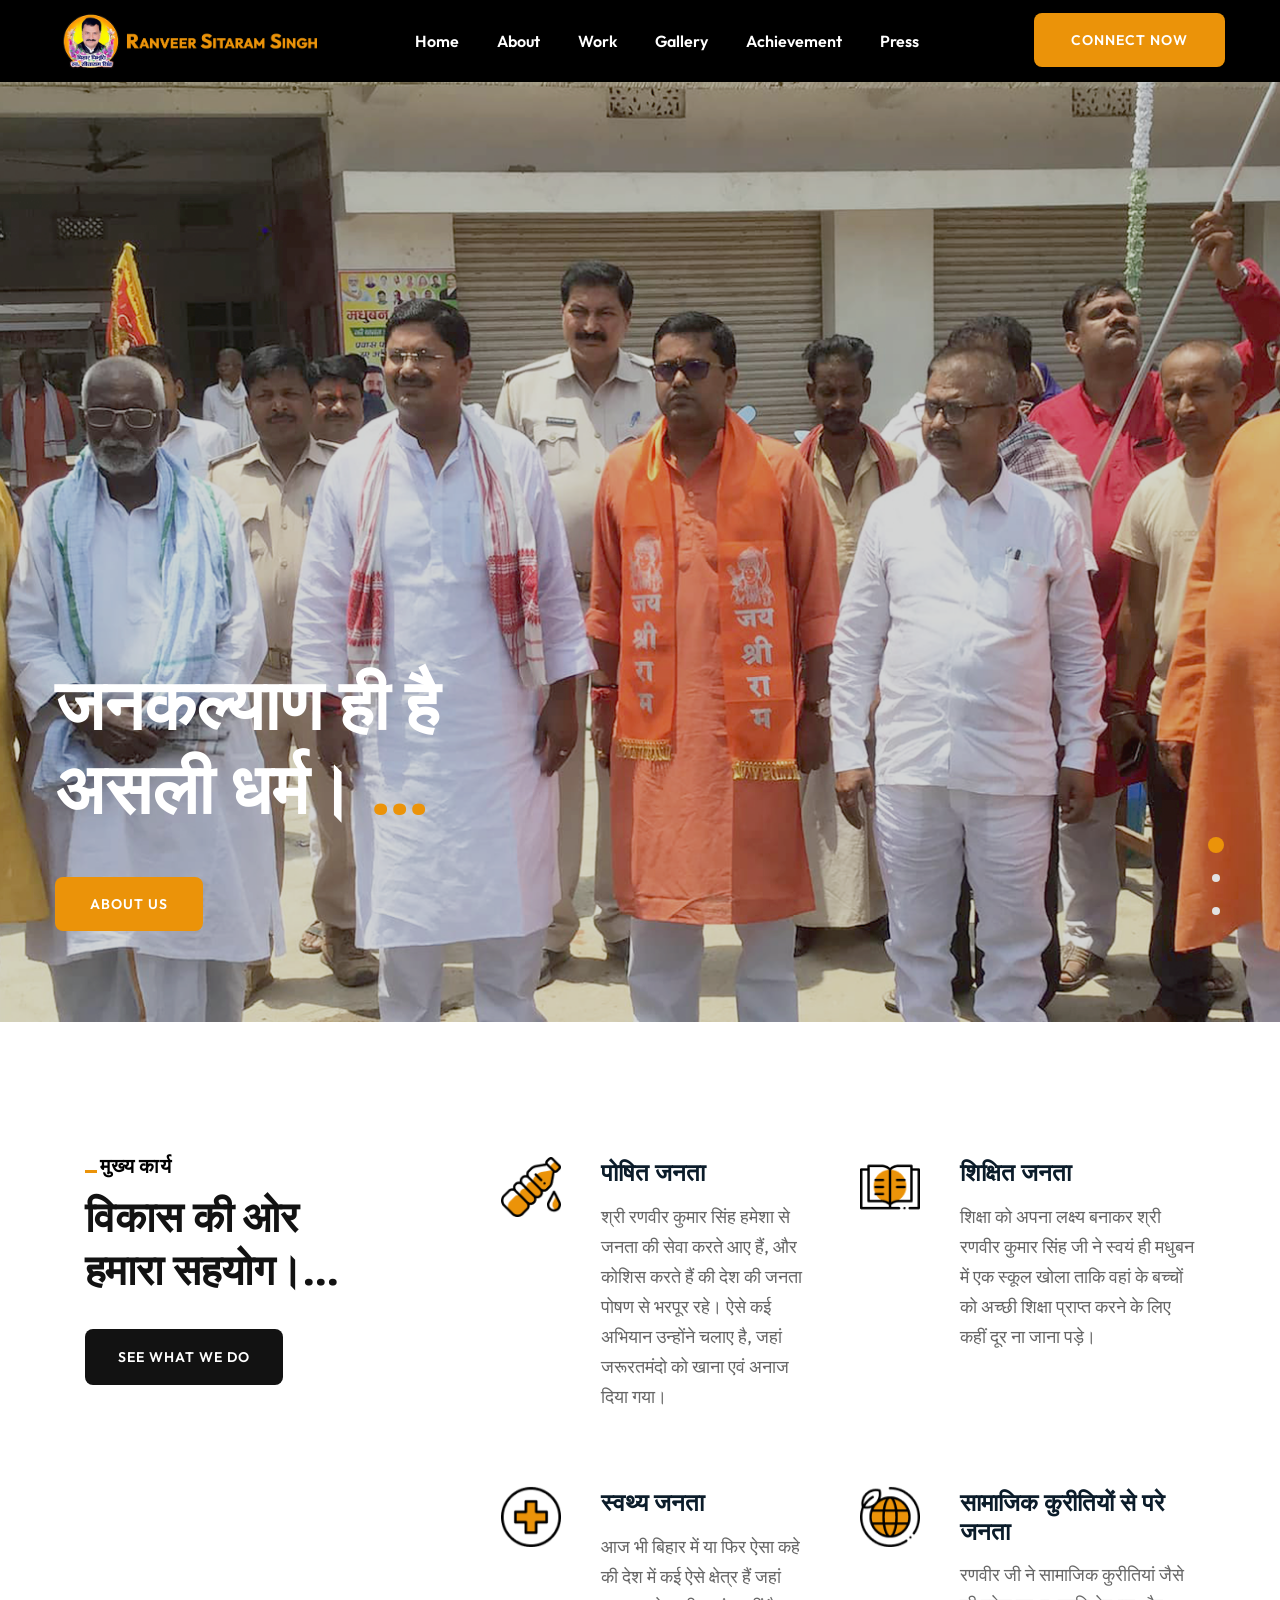
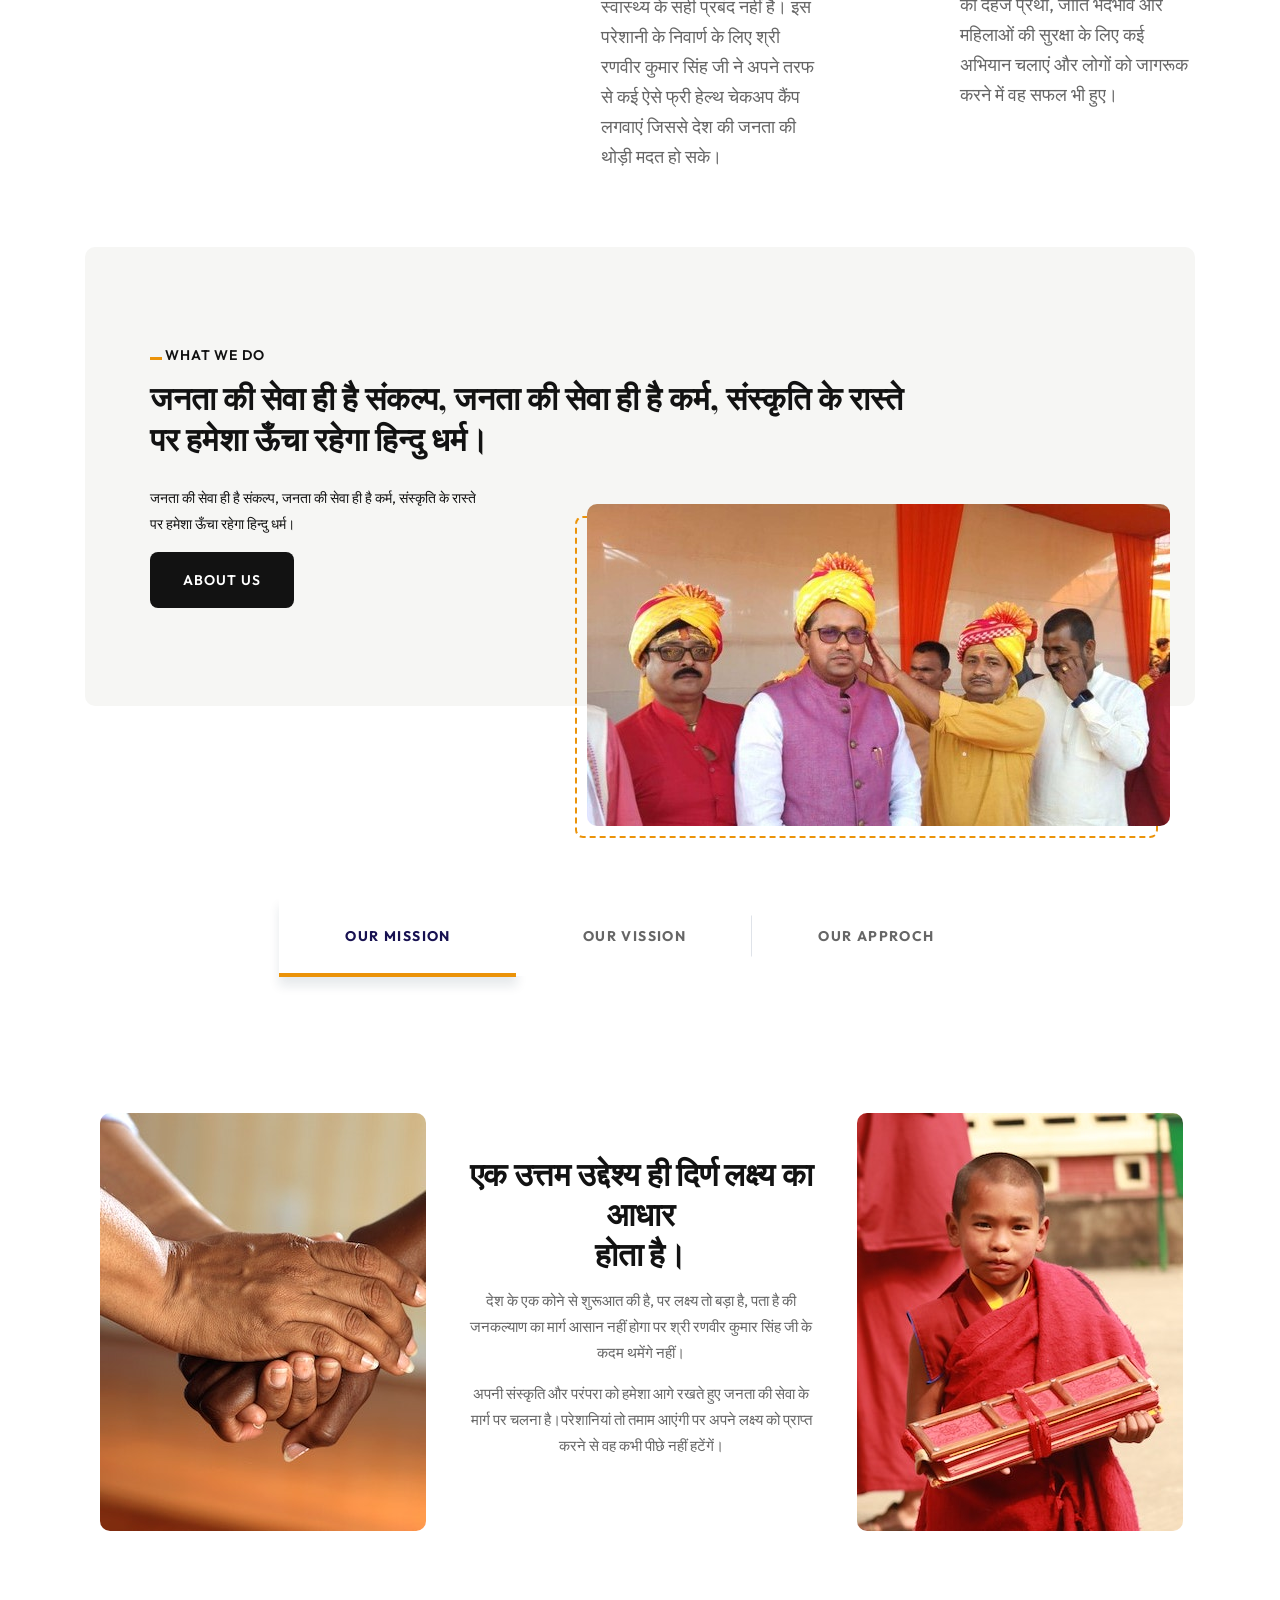
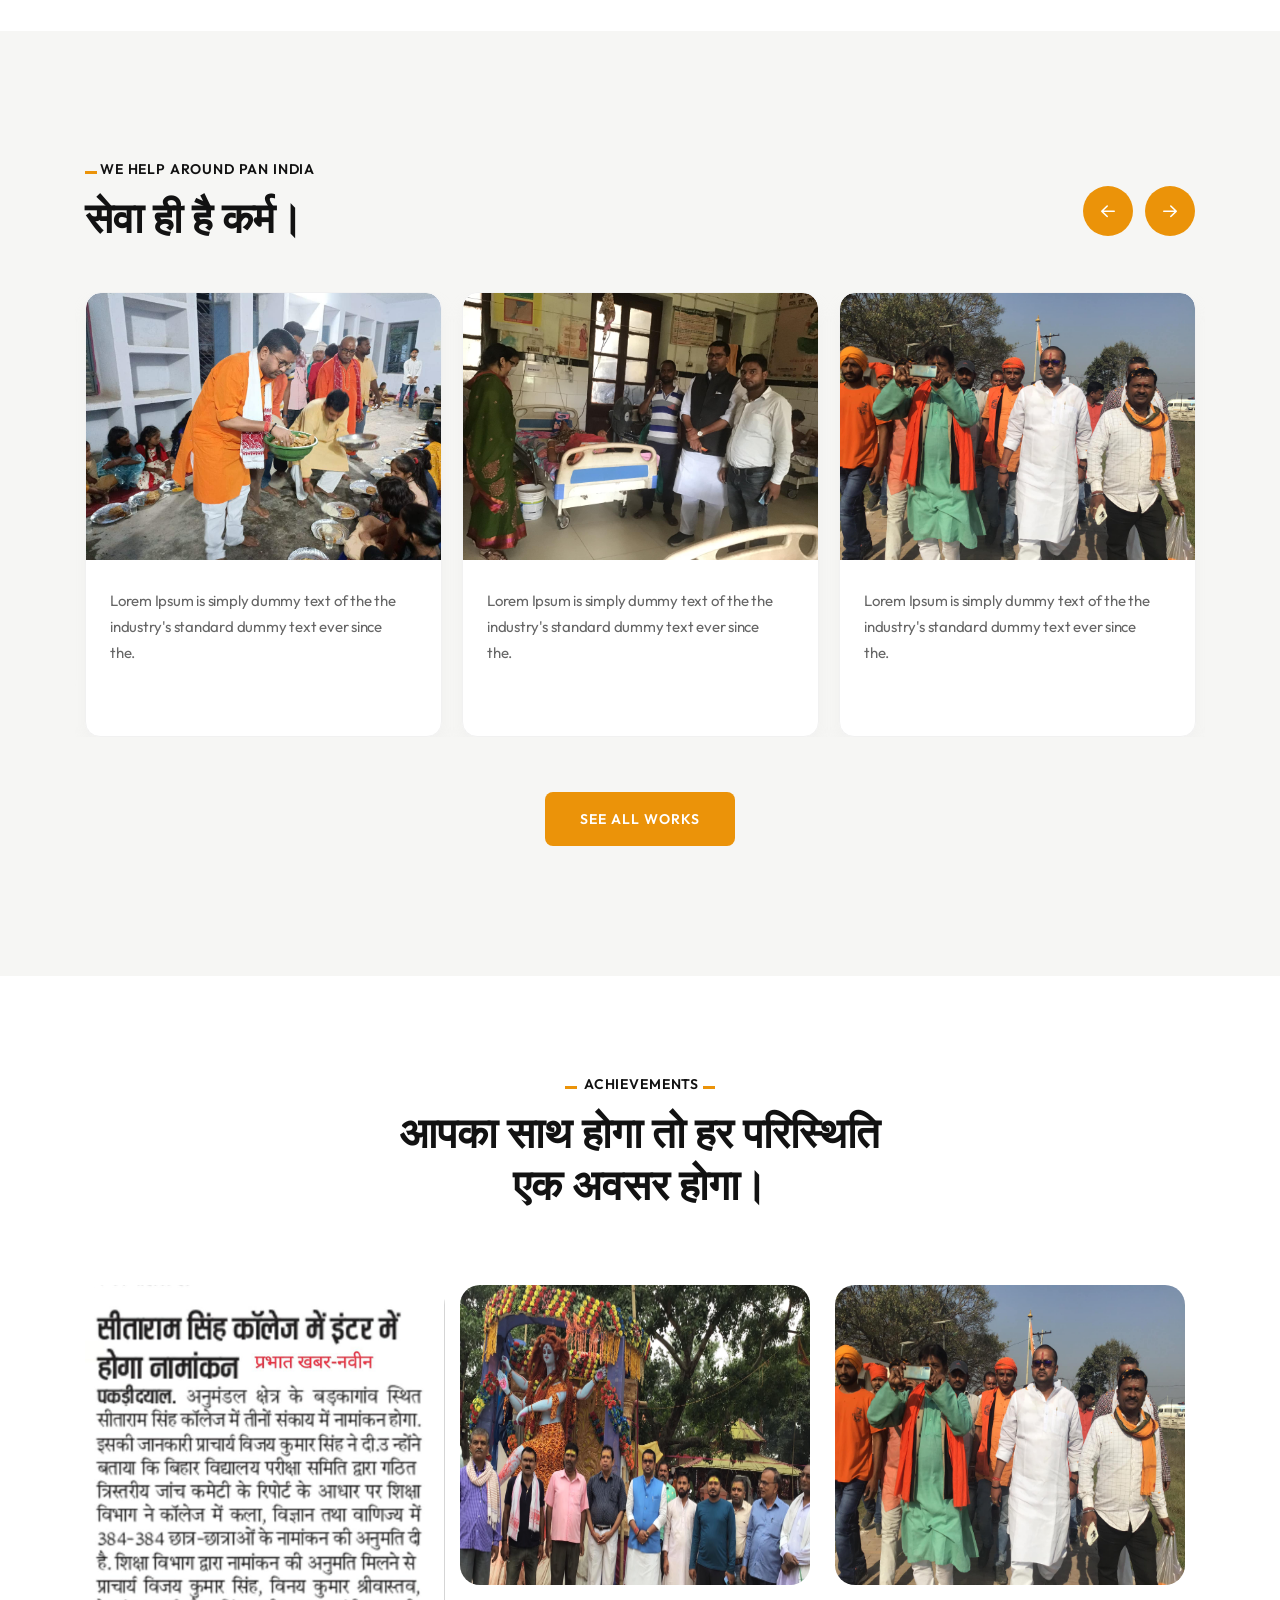
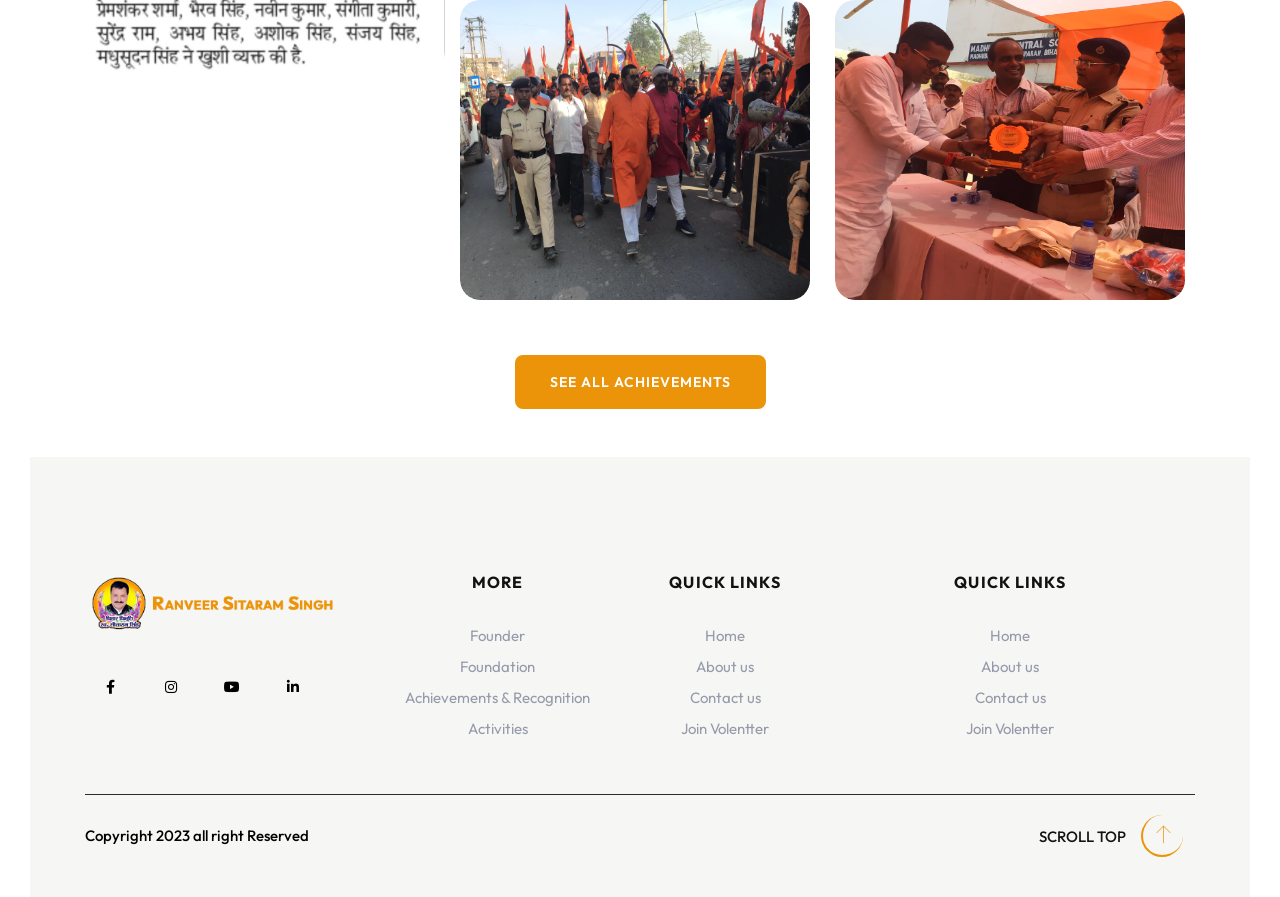
==== index.html @ 7bf56d19 "hindi" ====
<!DOCTYPE html>
<html class="no-js" lang="zxx">
  <head>
    <meta charset="utf-8" />
    <meta http-equiv="x-ua-compatible" content="ie=edge" />
    <title>Ranveer Sitaram Singh</title>
    <meta name="description" content="" />
    <meta name="viewport" content="width=device-width, initial-scale=1" />

    <!-- Place favicon.ico in the root directory -->
    <link
      rel="shortcut icon"
      type="image/x-icon"
      href="assets/img/new/homepage/Fevicon.png"
    />

    <!-- CSS here -->
    <link rel="stylesheet" href="assets/css/bootstrap.css" />
    <link rel="stylesheet" href="assets/css/meanmenu.css" />
    <link rel="stylesheet" href="assets/css/animate.css" />
    <link rel="stylesheet" href="assets/css/swiper-bundle.css" />
    <link rel="stylesheet" href="assets/css/slick.css" />
    <link rel="stylesheet" href="assets/css/nouislider.css" />
    <link rel="stylesheet" href="assets/css/backtotop.css" />
    <link rel="stylesheet" href="assets/css/magnific-popup.css" />
    <link rel="stylesheet" href="assets/css/nice-select.css" />
    <link rel="stylesheet" href="assets/css/font-awesome-pro.css" />
    <link rel="stylesheet" href="assets/css/spacing.css" />
    <link rel="stylesheet" href="assets/css/main.css" />
  </head>

  <body>
    <!--[if lte IE 9]>
      <p class="browserupgrade">
        You are using an <strong>outdated</strong> browser. Please
        <a href="https://browsehappy.com/">upgrade your browser</a> to improve
        your experience and security.
      </p>
    <![endif]-->

    <!-- pre loader area start -->
    <div id="loading">
      <div id="loading-center">
        <div id="loading-center-absolute">
          <!-- loading content here -->
          <div class="tp-preloader-content">
            <div class="tp-preloader-icon text-center">
              <span class="tp-preloader-animation">
                <img
                  src="assets/img/new/LOgo-Png.png"
                  style="width: 100%"
                  alt=""
                />
              </span>
            </div>
          </div>
        </div>
      </div>
    </div>
    <!-- pre loader area end -->

    <!-- header area start -->
    <header
      id="header-sticky"
      class="header__sticky"
      style="background-color: black; padding-top: 5px; padding-bottom: 5px"
    >
      <div class="header-area header-area-2 header__space">
        <div class="container-fluid">
          <div class="row align-items-center justify-content-between">
            <div class="col-xl-3 col-lg-3 col-md-6 col-sm-4">
              <div class="logo">
                <a href="index.html">
                  <!-- <p
                    style="
                      font-size: 24px;
                      font-weight: bold;
                      padding-top: 10px;
                      color: #eb9309;
                    "
                  >
                    Ranveer Sitaram Singh
                  </p> -->
                  <img
                    class="header-logo"
                    alt="logo"
                    src="assets/img/new/LOgo-Png.png"
                  />
                </a>
              </div>
            </div>
            <div class="d-none d-xl-block col-xl-6 col-lg-6">
              <div class="main-menu main-menu-2 menu__space">
                <nav id="tp-mobile-menu">
                  <ul>
                    <li class="">
                      <a href="index.html">Home</a>
                    </li>
                    <li class="">
                      <a href="about.html">About</a>
                    </li>
                    <li class="">
                      <a href="our-work.html">Work</a>
                    </li>
                    <!-- <li class="has-dropdown">
                      <a href="#">Gallery</a>
                      <ul class="submenu">
                        <li><a href="#">Photos</a></li>
                        <li><a href="#">Videos</a></li>
                      </ul>
                    </li> -->
                    <li>
                      <a href="gallery.html">Gallery</a>
                    </li>
                    <li>
                      <a href="achievement.html">Achievement</a>
                    </li>
                    <li>
                      <a href="press.html">Press</a>
                    </li>
                  </ul>
                </nav>
              </div>
            </div>
            <div class="col-xl-3 col-lg-6 col-md-6 col-6">
              <div
                class="header-right d-none d-lg-flex align-items-center justify-content-end"
              >
                <div class="header-btn">
                  <a class="tp-btn tp-btn-shine-effect" href="#"
                    ><span>Connect now</span></a
                  >
                </div>
              </div>
              <div class="mobile-menu d-xl-none">
                <button class="tp-side-action tp-toogle hamburger-btn">
                  <span></span>
                  <span></span>
                  <span></span>
                </button>
              </div>
            </div>
          </div>
        </div>
      </div>
    </header>
    <!-- header area end -->

    <!-- mobile menu style start -->
    <div class="fix">
      <div class="tp-side-info">
        <div class="tp-side-logo">
          <a href="#">
            <img
              alt="logo"
              src="assets/img/new/LOgo-Png.png"
              style="width: 100%"
            />
          </a>
        </div>
        <div class="tp-side-close">
          <button><i class="fa-solid fa-xmark"></i></button>
        </div>
        <div class="tp-mobile-menu-pos"></div>
        <div class="tp-side-content">
          <div class="tp-side-content__inner-btn mb-100">
            <a href="#" class="tp-btn">Connect now</a>
          </div>
          <div class="tp-contact-info d-flex flex-column">
            <a href="tel:088245684379"
              ><i class="fa-solid fa-phone-flip"></i> +2236 384 870</a
            >
            <a class="mail" href="mailto:infomai.@mail.com"
              >Infomai.@mail.com</a
            >
          </div>
        </div>
      </div>
      <div class="offcanvas-overlay"></div>
    </div>
    <!-- mobile menu style end -->
    <!-- header area end -->

    <main>
      <!-- hero area start -->
      <!-- <section
        class="hero-area hero-area-2"
        data-background="assets/img/slider/home2/home2.jpg"
      > -->
      <section class="hero-area hero-area-2">
        <div class="hero-slider hero-style-2">
          <div class="hero-item hero-height p-relative">
            <div class="tpslider__thumb">
              <img
                src="assets/img/new/homepage/Image 1.png"
                style="opacity: 0.8"
                alt=""
              />
            </div>
            <div class="hero-item-box">
              <div class="hero-item-inner">
                <div class="container-fluid">
                  <div class="row hero-plr-225">
                    <div class="col-xl-12">
                      <div class="tpslider__content mb-90">
                        <!-- <span class="tphero__subtitle has-before-hero"
                          >Who what we</span
                        > -->
                        <h2 class="tphero__title">
                          जनकल्याण ही है <br />असली धर्म।

                          <span>...</span>
                        </h2>
                        <div class="hero-btn">
                          <a class="tp-btn tp-btn-shine-effect" href="#"
                            >About us</a
                          >
                        </div>
                      </div>
                    </div>
                  </div>
                </div>
              </div>
            </div>
          </div>
          <div class="hero-item hero-height p-relative">
            <div class="tpslider__thumb">
              <img
                src="assets/img/new/homepage/Image 2.png"
                style="opacity: 0.8"
                alt=""
              />
            </div>
            <div class="hero-item-box">
              <div class="hero-item-inner">
                <div class="container-fluid">
                  <div class="row hero-plr-225">
                    <div class="col-xl-12">
                      <div class="tpslider__content mb-90">
                        <!-- <span class="tphero__subtitle has-before-hero"
                          >Who what we</span
                        > -->
                        <h2 class="tphero__title">
                          सफलता के लिए नहीं,<br />
                          संघर्ष के लिए खड़ा हूं।
                          <span>...</span>
                        </h2>
                        <div class="hero-btn">
                          <a class="tp-btn tp-btn-shine-effect" href="#"
                            >About us</a
                          >
                        </div>
                      </div>
                    </div>
                  </div>
                </div>
              </div>
            </div>
          </div>
          <div class="hero-item hero-height p-relative">
            <div class="tpslider__thumb">
              <img
                src="assets/img/new/homepage/Image 3.png"
                style="opacity: 0.8"
                alt=""
              />
            </div>
            <div class="hero-item-box">
              <div class="hero-item-inner">
                <div class="container-fluid">
                  <div class="row hero-plr-225">
                    <div class="col-xl-12">
                      <div class="tpslider__content mb-90">
                        <!-- <span class="tphero__subtitle has-before-hero"
                          >Who what we</span
                        > -->
                        <h2 class="tphero__title">
                          अच्छी सोच और अच्छे विचार,<br />
                          यही है जनकल्याण का आधार।
                          <span>...</span>
                        </h2>
                        <div class="hero-btn">
                          <a class="tp-btn tp-btn-shine-effect" href="#"
                            >About us</a
                          >
                        </div>
                      </div>
                    </div>
                  </div>
                </div>
              </div>
            </div>
          </div>
        </div>
      </section>
      <!-- hero area end -->
      <!-- features-2 area start -->
      <section class="features-area-2 pt-135">
        <div class="container">
          <div class="row">
            <div class="col-xl-4 col-lg-4 col-md-12">
              <div class="tpfeatures-section__wrapper mb-40">
                <span class="section-sub-title has-before"
                  ><span style="font-size: 20px; color: #000">मुख्य कार्य</span>
                </span>
                <h3
                  class="section-title wow fadeInLeft"
                  data-wow-duration="1s"
                  data-wow-delay=".5s"
                >
                  विकास की ओर हमारा सहयोग।...
                </h3>
                <div
                  class="tpfeatures__btn wow fadeInLeft"
                  data-wow-duration="1s"
                  data-wow-delay=".7s"
                >
                  <a class="tp-btn-black tp-btn-shine-effect" href="#"
                    >See what we do</a
                  >
                </div>
              </div>
            </div>
            <div
              class="col-xl-8 col-lg-8 col-md-12 wow fadeInRight"
              data-wow-duration="0.5s"
              data-wow-delay=".3s"
            >
              <div class="row">
                <div class="col-xl-6 col-lg-6 col-md-6">
                  <div class="tpfeatures d-flex mb-60 ml-36">
                    <div class="tpfeatures__icon">
                      <img src="assets/img/icon/features-1.png" alt="" />
                    </div>
                    <div class="tpfeatures__content">
                      <h3 class="tpfeatures__title">
                        <!-- <a href="#">Food and Supplies</a> -->
                        पोषित जनता
                      </h3>
                      <p>
                        श्री रणवीर कुमार सिंह हमेशा से जनता की सेवा करते आए हैं,
                        और कोशिस करते हैं की देश की जनता पोषण से भरपूर रहे। ऐसे
                        कई अभियान उन्होंने चलाए है, जहां जरूरतमंदो को खाना एवं
                        अनाज दिया गया।
                      </p>
                    </div>
                  </div>
                </div>
                <div class="col-xl-6 col-lg-6 col-md-6">
                  <div class="tpfeatures d-flex mb-60 ml-15">
                    <div class="tpfeatures__icon">
                      <img src="assets/img/icon/features-2.png" alt="" />
                    </div>
                    <div class="tpfeatures__content">
                      <h3 class="tpfeatures__title">
                        <!-- <a href="#">Education For All</a> -->
                        शिक्षित जनता
                      </h3>
                      <p>
                        शिक्षा को अपना लक्ष्य बनाकर श्री रणवीर कुमार सिंह जी ने
                        स्वयं ही मधुबन में एक स्कूल खोला ताकि वहां के बच्चों को
                        अच्छी शिक्षा प्राप्त करने के लिए कहीं दूर ना जाना पड़े।
                      </p>
                    </div>
                  </div>
                </div>
                <div class="col-xl-6 col-lg-6 col-md-6">
                  <div class="tpfeatures d-flex mb-60 ml-36">
                    <div class="tpfeatures__icon">
                      <img src="assets/img/icon/features-5.png" alt="" />
                    </div>
                    <div class="tpfeatures__content">
                      <h3 class="tpfeatures__title">
                        <!-- <a href="#">Free Health checkup camps</a> -->
                        स्वथ्य जनता
                      </h3>
                      <p>
                        आज भी बिहार में या फिर ऐसा कहे की देश में कई ऐसे क्षेत्र
                        हैं जहां स्वास्थ्य के सही प्रबंद नहीं है। इस परेशानी के
                        निवार्ण के लिए श्री रणवीर कुमार सिंह जी ने अपने तरफ से
                        कई ऐसे फ्री हेल्थ चेकअप कैंप लगवाएं जिससे देश की जनता की
                        थोड़ी मदत हो सके।
                      </p>
                    </div>
                  </div>
                </div>
                <div class="col-xl-6 col-lg-6 col-md-6">
                  <div class="tpfeatures d-flex mb-60 ml-15">
                    <div class="tpfeatures__icon">
                      <img src="assets/img/icon/features-4.png" alt="" />
                    </div>
                    <div class="tpfeatures__content">
                      <h3 class="tpfeatures__title">
                        <!-- <a href="#">Society</a> -->

                        सामाजिक कुरीतियों से परे जनता
                      </h3>
                      <p>
                        रणवीर जी ने सामाजिक कुरीतियां जैसे की दहेज प्रथा, जाति
                        भेदभाव और महिलाओं की सुरक्षा के लिए कई अभियान चलाएं और
                        लोगों को जागरूक करने में वह सफल भी हुए।
                      </p>
                    </div>
                  </div>
                </div>
              </div>
            </div>
          </div>
        </div>
      </section>
      <!-- features-2 area end -->

      <!-- about area start -->
      <section id="about-area" class="about-area pb-120">
        <div class="container position-relative">
          <div class="bg-color">
            <div class="tp-video-about-box">
              <div class="row">
                <div class="col-xl-9 col-lg-9 col-md-9">
                  <div
                    class="tp-about__content mb-30 wow fadeInLeft"
                    data-wow-duration="1s"
                    data-wow-delay=".5s"
                    style="
                      visibility: visible;
                      animation-duration: 1s;
                      animation-delay: 0.5s;
                      animation-name: fadeInLeft;
                    "
                  >
                    <span class="section-sub-title has-before">what we do</span>
                    <h3 class="tp-about__section-title">
                      जनता की सेवा ही है संकल्प, जनता की सेवा ही है कर्म,
                      संस्कृति के रास्ते पर हमेशा ऊँचा रहेगा हिन्दु धर्म।
                    </h3>
                    <p>
                      जनता की सेवा ही है संकल्प, जनता की सेवा ही है कर्म,
                      संस्कृति के रास्ते <br />
                      पर हमेशा ऊँचा रहेगा हिन्दु धर्म।
                    </p>
                    <div class="tp-about__btn">
                      <a class="tp-btn-black tp-btn-shine-effect" href="#"
                        >About Us</a
                      >
                    </div>
                  </div>
                </div>
              </div>
            </div>
          </div>
          <div
            class="tp-video-img wow fadeInRight"
            data-wow-duration="1s"
            data-wow-delay=".5s"
            style="
              visibility: visible;
              animation-duration: 1s;
              animation-delay: 0.5s;
              animation-name: fadeInRight;
            "
          >
            <div class="about-img">
              <div class="back-border">
                <img
                  src="assets/img/new/52.jpg"
                  style="border-radius: 10px"
                  alt=""
                />
              </div>
            </div>
          </div>
        </div>
      </section>
      <!-- about area end -->
      <!-- our mission area start -->
      <section class="our-mission-area pt-175 pb-40">
        <div class="container">
          <div class="row justify-content-center">
            <div class="col-xl-8">
              <div class="our-mission-tab tp-tab">
                <div class="our-mission-tab-inner tp-tab-menu p-relative">
                  <nav>
                    <div
                      class="nav nav-tabs justify-content-center"
                      id="nav-tab"
                      role="tablist"
                    >
                      <button
                        class="nav-link active"
                        id="nav-home-tab"
                        data-bs-toggle="tab"
                        data-bs-target="#nav-home"
                        type="button"
                        role="tab"
                        aria-controls="nav-home"
                        aria-selected="true"
                      >
                        Our Mission
                      </button>
                      <button
                        class="nav-link"
                        id="nav-profile-tab"
                        data-bs-toggle="tab"
                        data-bs-target="#nav-profile"
                        type="button"
                        role="tab"
                        aria-controls="nav-profile"
                        aria-selected="false"
                      >
                        Our vission
                      </button>
                      <button
                        class="nav-link"
                        id="nav-contact-tab"
                        data-bs-toggle="tab"
                        data-bs-target="#nav-contact"
                        type="button"
                        role="tab"
                        aria-controls="nav-contact"
                        aria-selected="false"
                      >
                        Our Approch
                      </button>
                      <span
                        id="marker"
                        class="tp-tab-line d-none d-sm-inline-block"
                      ></span>
                    </div>
                  </nav>
                </div>
              </div>
            </div>
          </div>
          <div class="row">
            <div class="col-xl-12 col-lg-12 col-md-12 col-12">
              <div class="our-mission-tab-content">
                <div class="tab-content" id="nav-tabContent">
                  <div
                    class="tab-pane fade show active"
                    id="nav-home"
                    role="tabpanel"
                    aria-labelledby="nav-home-tab"
                  >
                    <div class="mission-box">
                      <div class="row">
                        <div class="col-xl-3 col-lg-3 col-md-6 col-12">
                          <div class="our-mission-img text-center">
                            <img src="assets/img/new/65.jpg" alt="" />
                          </div>
                        </div>
                        <div class="col-xl-6 col-lg-6 col-md-6 col-12">
                          <div class="our-vission-wrapper">
                            <h2 class="section-title">
                              एक उत्तम उद्देश्य ही दिर्ण लक्ष्य का आधार <br />
                              होता है।
                            </h2>
                            <p>
                              देश के एक कोने से शुरूआत की है, पर लक्ष्य तो बड़ा
                              है, पता है की जनकल्याण का मार्ग आसान नहीं होगा पर
                              श्री रणवीर कुमार सिंह जी के कदम थमेंगे नहीं।
                            </p>
                            <p>
                              अपनी संस्कृति और परंपरा को हमेशा आगे रखते हुए जनता
                              की सेवा के मार्ग पर चलना है।परेशानियां तो तमाम
                              आएंगी पर अपने लक्ष्य को प्राप्त करने से वह कभी
                              पीछे नहीं हटेंगें।
                            </p>
                          </div>
                        </div>
                        <div class="col-xl-3 col-lg-3 col-md-6 col-12">
                          <div class="our-approch-img text-sm-end">
                            <img src="assets/img/new/63.jpg" alt="" />
                          </div>
                        </div>
                      </div>
                    </div>
                  </div>
                  <div
                    class="tab-pane fade"
                    id="nav-profile"
                    role="tabpanel"
                    aria-labelledby="nav-profile-tab"
                  >
                    <div class="mission-box">
                      <div class="row">
                        <div class="col-xl-3 col-lg-3 col-md-6 col-12">
                          <div class="our-mission-img text-center">
                            <img src="assets/img/new/64.jpg" alt="" />
                          </div>
                        </div>
                        <div class="col-lg-6 col-md-6 col-12">
                          <div class="our-vission-wrapper">
                            <h2 class="section-title">
                              बेहतर कल के लिए आज कदम उठाना <br />
                              जरूरी है।
                            </h2>
                            <p>
                              श्री रणवीर कुमार सिंह जी का बाल्यावस्था से ही जनता
                              की सेवा के प्रति झुकाव रहा है। बिहार के नक्सलवाद
                              को बचपन से महसूस करने कि वजह से उनके मन में पूर्वी
                              चंपारण में शिक्षा को बढ़ावा देने का विचार जागरित
                              हुआ क्योंकि उनका मानना है की शिक्षा से ही लोगों को
                              सही दिशा से अवगत कराया जा सकता है।
                            </p>
                            <p>
                              उन्होंने अपने जीवन में दो मुख्य उद्देश्य बनाया,
                              पहला जनता की सेवा और दूसरा नक्सलवादियों से आजादी
                              के साथ सबको बेहतर शिक्षा का मौका प्रदान करना।
                            </p>
                          </div>
                        </div>
                        <div class="col-xl-3 col-lg-3 col-md-6 col-12">
                          <div class="our-approch-img text-sm-end">
                            <img src="assets/img/new/66.jpg" alt="" />
                          </div>
                        </div>
                      </div>
                    </div>
                  </div>
                  <div
                    class="tab-pane fade"
                    id="nav-contact"
                    role="tabpanel"
                    aria-labelledby="nav-contact-tab"
                  >
                    <div class="mission-box">
                      <div class="row">
                        <div class="col-xl-3 col-lg-3 col-md-6 col-12">
                          <div class="our-mission-img text-center">
                            <img src="assets/img/new/63.jpg" alt="" />
                          </div>
                        </div>
                        <div class="col-lg-6 col-md-6 col-12">
                          <div class="our-vission-wrapper">
                            <h2 class="section-title">
                              समृध्दि की ओर संघर्ष ज़ारी।
                            </h2>
                            <p>
                              श्री रणवीर कुमार सिंह अपने देखे सपने को पूरा करने
                              के लिए हर मुमकिन प्रयास कर रहे हैं, अब चाहे वो
                              दहेज से मुक्ति दिलाना हो या पूर्वी चंपारण क्षेत्र
                              में शिक्षा को बढ़ावा देना।
                            </p>
                            <p>
                              अब जनसेवा ही उनकी दिनचर्या बन गई है। इसके अतिरिक्त
                              अक्सर लोगों की सेवा के लिए वह मौजूद रहते हैं।
                            </p>
                          </div>
                        </div>
                        <div class="col-xl-3 col-lg-3 col-md-6 col-12">
                          <div class="our-approch-img text-sm-end">
                            <img src="assets/img/new/64.jpg" alt="" />
                          </div>
                        </div>
                      </div>
                    </div>
                  </div>
                </div>
              </div>
            </div>
          </div>
        </div>
      </section>
      <!-- our mission area end -->

      <!-- our work start -->
      <section class="card-area card-area-2 pt-130 pb-130">
        <div class="container">
          <div class="row">
            <div class="col-xl-10 col-lg-10 col-md-8">
              <div class="section-title-wrapper">
                <span class="section-sub-title has-before"
                  >We help around PAN INDIA</span
                >
                <h3 class="section-title">सेवा ही है कर्म।</h3>
              </div>
            </div>
            <div class="col-xl-2 col-lg-2 col-md-4">
              <div class="next-btn">
                <div class="cause-slider-nav"></div>
              </div>
            </div>
          </div>
          <div class="causes-active slick-20">
            <div class="causes-item">
              <div class="tpcard__wrapper tpcard__wrappr-2 white-bg">
                <div class="tpcard__img grayscale">
                  <a href="#"><img src="assets/img/new/60.jpg" alt="" /></a>
                </div>
                <div class="tpcard__content">
                  <h4 class="tpcard__title">
                    <p>
                      Lorem Ipsum is simply dummy text of the the industry's
                      standard dummy text ever since the.
                    </p>
                  </h4>
                </div>
              </div>
            </div>
            <div class="causes-item">
              <div class="tpcard__wrapper tpcard__wrappr-2 white-bg">
                <div class="tpcard__img grayscale">
                  <a href="#"><img src="assets/img/new/61.jpg" alt="" /></a>
                </div>
                <div class="tpcard__content">
                  <h4 class="tpcard__title">
                    <p>
                      Lorem Ipsum is simply dummy text of the the industry's
                      standard dummy text ever since the.
                    </p>
                  </h4>
                </div>
              </div>
            </div>
            <div class="causes-item">
              <div class="tpcard__wrapper tpcard__wrappr-2 white-bg">
                <div class="tpcard__img grayscale">
                  <a href="#"><img src="assets/img/new/56.jpg" alt="" /></a>
                </div>
                <div class="tpcard__content">
                  <h4 class="tpcard__title">
                    <p>
                      Lorem Ipsum is simply dummy text of the the industry's
                      standard dummy text ever since the.
                    </p>
                  </h4>
                </div>
              </div>
            </div>
            <div class="causes-item">
              <div class="tpcard__wrapper tpcard__wrappr-2 white-bg">
                <div class="tpcard__img grayscale">
                  <a href="#"><img src="assets/img/new/55.jpg" alt="" /></a>
                </div>
                <div class="tpcard__content">
                  <h4 class="tpcard__title">
                    <p>
                      Lorem Ipsum is simply dummy text of the the industry's
                      standard dummy text ever since the.
                    </p>
                  </h4>
                </div>
              </div>
            </div>
            <div class="causes-item">
              <div class="tpcard__wrapper tpcard__wrappr-2 white-bg">
                <div class="tpcard__img grayscale">
                  <a href="#"><img src="assets/img/new/54.jpg" alt="" /></a>
                </div>
                <div class="tpcard__content">
                  <h4 class="tpcard__title">
                    <p>
                      Lorem Ipsum is simply dummy text of the the industry's
                      standard dummy text ever since the.
                    </p>
                  </h4>
                </div>
              </div>
            </div>
          </div>
          <div class="row">
            <div class="tpcard-btn d-flex justify-content-center mt-55">
              <a href="#" class="tp-btn tp-btn-shine-effect">See All Works</a>
            </div>
          </div>
        </div>
      </section>
      <!-- our work end -->

      <!-- portfolio area start -->
      <div class="portfolio-area pt-130">
        <div class="container-fluid">
          <div class="row">
            <div class="col-xl-12">
              <div class="portfolio-section">
                <span
                  class="section-sub-title has-before has-after text-center"
                >
                  Achievements
                </span>
                <h3 class="section-title text-center">
                  आपका साथ होगा तो हर परिस्थिति <br />एक अवसर होगा।
                </h3>
              </div>
            </div>
          </div>
        </div>
      </div>

      <div
        class="portfolio-details-thumb pt-10 wow fadeInUp"
        data-wow-duration="1s"
        data-wow-delay=".5s"
      >
        <div class="container">
          <div class="row tp-gx-15">
            <div class="col-lg-4">
              <div class="portfolio-details-thumb">
                <img src="assets/img/new/53.jpg" alt="" />
              </div>
            </div>
            <div class="col-lg-4">
              <div class="portfolio-details-thumb">
                <img
                  src="assets/img/new/54.jpg"
                  alt=""
                  width="350"
                  height="300"
                />
                <img
                  src="assets/img/new/55.jpg"
                  alt=""
                  width="350"
                  height="300"
                />
              </div>
            </div>
            <div class="col-lg-4">
              <div class="portfolio-details-thumb">
                <img
                  src="assets/img/new/56.jpg"
                  alt=""
                  width="350"
                  height="300"
                />
                <img
                  src="assets/img/new/62.jpg"
                  alt=""
                  width="350"
                  height="300"
                />
              </div>
            </div>
          </div>
        </div>
        <div class="row">
          <div class="tpcard-btn d-flex justify-content-center mt-55">
            <a class="tp-btn tp-btn-shine-effect mb-4" href="#"
              >See All Achievements</a
            >
          </div>
        </div>
      </div>
    </main>

    <!-- footer area start -->
    <footer class="box-90 mt-4">
      <div class="footer-widget-area" style="padding-top: 60px">
        <div class="container text-center">
          <div class="tpborder-bottom pt-35 pb-50 mb-20 mt-20">
            <div class="row justify-content-md-center">
              <div class="col-xl-3 col-lg-4">
                <div class="tpfooter__logo mb-30">
                  <div>
                    <a href="index.html"
                      ><img
                        alt="logo"
                        src="assets/img/new/LOgo-Png.png"
                        style="width: 100%"
                    /></a>
                  </div>
                </div>
                <div
                  class="tpfooter__social text-start text-md-end"
                  style="text-align: left !important"
                >
                  <a href="#"><i class="fa-brands fa-facebook-f"></i></a>
                  <!-- <a href="#"><i class="fa-brands fa-twitter"></i></a> -->
                  <a href="#"><i class="fa-brands fa-instagram"></i></a>
                  <a href="#"><i class="fa-brands fa-youtube"></i></a>
                  <a href="#"><i class="fa-brands fa-linkedin-in"></i></a>
                </div>
              </div>
              <div class="col-xl-3 col-lg-4">
                <div class="tpfooter-widget tp-footer-col-1">
                  <h3 class="tpfooter-widget__title">More</h3>
                  <ul>
                    <li><a href="#">Founder</a></li>
                    <li><a href="#">Foundation</a></li>
                    <li>
                      <a href="achievement.html">Achievements & Recognition</a>
                    </li>
                    <li><a href="#">Activities</a></li>
                  </ul>
                </div>
              </div>

              <div class="col-xl-3 col-lg-4">
                <div class="tpfooter-widget tp-footer-col-3">
                  <h3 class="tpfooter-widget__title">Quick LInks</h3>
                  <ul>
                    <li><a href="index.html">Home</a></li>
                    <li><a href="#">About us</a></li>
                    <li><a href="#">Contact us</a></li>
                    <!-- <li><a href="#">Donation</a></li> -->
                    <li><a href="#">Join Volentter</a></li>
                  </ul>
                </div>
              </div>
              <div class="col-xl-3 col-lg-4">
                <div class="tpfooter-widget tp-footer-col-3">
                  <h3 class="tpfooter-widget__title">Quick LInks</h3>
                  <ul>
                    <li><a href="index.html">Home</a></li>
                    <li><a href="#">About us</a></li>
                    <li><a href="#">Contact us</a></li>
                    <!-- <li><a href="#">Donation</a></li> -->
                    <li><a href="#">Join Volentter</a></li>
                  </ul>
                </div>
              </div>
            </div>
          </div>
        </div>
      </div>
      <div class="footer-copyright-area pb-40">
        <div class="container">
          <div class="row align-items-center">
            <div class="col-xl-8 col-lg-6 col-md-6">
              <div class="tp-copyright">
                <p>Copyright 2023 all right Reserved</p>
              </div>
            </div>
            <div class="col-xl-4 col-lg-6 col-md-6">
              <div class="d-flex justify-content-md-end backtop">
                <div class="tp-backtop">
                  <button type="button" class="back-to-top-btn">
                    <span>Scroll Top</span>
                    <span><i class="fa-thin fa-arrow-up"></i></span>
                  </button>
                </div>
              </div>
            </div>
          </div>
        </div>
      </div>
    </footer>
    <!-- footer area end -->

    <!-- JS here -->
    <script src="assets/js/vendor/jquery.js"></script>
    <script src="assets/js/vendor/waypoints.js"></script>
    <script src="assets/js/bootstrap-bundle.js"></script>
    <script src="assets/js/jquery.meanmenu.js"></script>
    <script src="assets/js/swiper-bundle.js"></script>
    <script src="assets/js/slick.min.js"></script>
    <script src="assets/js/nouislider.js"></script>
    <script src="assets/js/magnific-popup.js"></script>
    <script src="assets/js/parallax.js"></script>
    <script src="assets/js/nice-select.js"></script>
    <script src="assets/js/purecounter.js"></script>
    <script src="assets/js/wow.js"></script>
    <script src="assets/js/isotope-pkgd.js"></script>
    <script src="assets/js/imagesloaded-pkgd.js"></script>
    <script src="assets/js/ajax-form.js"></script>
    <script src="assets/js/main.js"></script>
  </body>
</html>
---- assets/css/nouislider.css ----
/* Functional styling;
 * These styles are required for noUiSlider to function.
 * You don't need to change these rules to apply your design.
 */
.noUi-target,
.noUi-target * {
  -webkit-touch-callout: none;
  -webkit-tap-highlight-color: rgba(0, 0, 0, 0);
  -webkit-user-select: none;
  -ms-touch-action: none;
  touch-action: none;
  -ms-user-select: none;
  -moz-user-select: none;
  user-select: none;
  -moz-box-sizing: border-box;
  box-sizing: border-box;
}
.noUi-target {
  position: relative;
}
.noUi-base,
.noUi-connects {
  width: 100%;
  height: 100%;
  position: relative;
  z-index: 1;
}
/* Wrapper for all connect elements.
 */
.noUi-connects {
  overflow: hidden;
  z-index: 0;
}
.noUi-connect,
.noUi-origin {
  will-change: transform;
  position: absolute;
  z-index: 1;
  top: 0;
  right: 0;
  height: 100%;
  width: 100%;
  -ms-transform-origin: 0 0;
  -webkit-transform-origin: 0 0;
  -webkit-transform-style: preserve-3d;
  transform-origin: 0 0;
  transform-style: flat;
}
/* Offset direction
 */
.noUi-txt-dir-rtl.noUi-horizontal .noUi-origin {
  left: 0;
  right: auto;
}
/* Give origins 0 height/width so they don't interfere with clicking the
 * connect elements.
 */
.noUi-vertical .noUi-origin {
  top: -100%;
  width: 0;
}
.noUi-horizontal .noUi-origin {
  height: 0;
}
.noUi-handle {
  -webkit-backface-visibility: hidden;
  backface-visibility: hidden;
  position: absolute;
}
.noUi-touch-area {
  height: 100%;
  width: 100%;
}
.noUi-state-tap .noUi-connect,
.noUi-state-tap .noUi-origin {
  -webkit-transition: transform 0.3s;
  transition: transform 0.3s;
}
.noUi-state-drag * {
  cursor: inherit !important;
}
/* Slider size and handle placement;
 */
.noUi-horizontal {
  height: 18px;
}
.noUi-horizontal .noUi-handle {
  width: 34px;
  height: 28px;
  right: -17px;
  top: -6px;
}
.noUi-vertical {
  width: 18px;
}
.noUi-vertical .noUi-handle {
  width: 28px;
  height: 34px;
  right: -6px;
  bottom: -17px;
}
.noUi-txt-dir-rtl.noUi-horizontal .noUi-handle {
  left: -17px;
  right: auto;
}
/* Styling;
 * Giving the connect element a border radius causes issues with using transform: scale
 */
.noUi-target {
  background: #FAFAFA;
  border-radius: 4px;
  border: 1px solid #D3D3D3;
  box-shadow: inset 0 1px 1px #F0F0F0, 0 3px 6px -5px #BBB;
}
.noUi-connects {
  border-radius: 3px;
}
.noUi-connect {
  background: #3FB8AF;
}
/* Handles and cursors;
 */
.noUi-draggable {
  cursor: ew-resize;
}
.noUi-vertical .noUi-draggable {
  cursor: ns-resize;
}
.noUi-handle {
  border: 1px solid #D9D9D9;
  border-radius: 3px;
  background: #FFF;
  cursor: default;
  box-shadow: inset 0 0 1px #FFF, inset 0 1px 7px #EBEBEB, 0 3px 6px -3px #BBB;
}
.noUi-active {
  box-shadow: inset 0 0 1px #FFF, inset 0 1px 7px #DDD, 0 3px 6px -3px #BBB;
}
/* Handle stripes;
 */
.noUi-handle:before,
.noUi-handle:after {
  content: "";
  display: block;
  position: absolute;
  height: 14px;
  width: 1px;
  background: #E8E7E6;
  left: 14px;
  top: 6px;
}
.noUi-handle:after {
  left: 17px;
}
.noUi-vertical .noUi-handle:before,
.noUi-vertical .noUi-handle:after {
  width: 14px;
  height: 1px;
  left: 6px;
  top: 14px;
}
.noUi-vertical .noUi-handle:after {
  top: 17px;
}
/* Disabled state;
 */
[disabled] .noUi-connect {
  background: #B8B8B8;
}
[disabled].noUi-target,
[disabled].noUi-handle,
[disabled] .noUi-handle {
  cursor: not-allowed;
}
/* Base;
 *
 */
.noUi-pips,
.noUi-pips * {
  -moz-box-sizing: border-box;
  box-sizing: border-box;
}
.noUi-pips {
  position: absolute;
  color: #999;
}
/* Values;
 *
 */
.noUi-value {
  position: absolute;
  white-space: nowrap;
  text-align: center;
}
.noUi-value-sub {
  color: #ccc;
  font-size: 10px;
}
/* Markings;
 *
 */
.noUi-marker {
  position: absolute;
  background: #CCC;
}
.noUi-marker-sub {
  background: #AAA;
}
.noUi-marker-large {
  background: #AAA;
}
/* Horizontal layout;
 *
 */
.noUi-pips-horizontal {
  padding: 10px 0;
  height: 80px;
  top: 100%;
  left: 0;
  width: 100%;
}
.noUi-value-horizontal {
  -webkit-transform: translate(-50%, 50%);
  transform: translate(-50%, 50%);
}
.noUi-rtl .noUi-value-horizontal {
  -webkit-transform: translate(50%, 50%);
  transform: translate(50%, 50%);
}
.noUi-marker-horizontal.noUi-marker {
  margin-left: -1px;
  width: 2px;
  height: 5px;
}
.noUi-marker-horizontal.noUi-marker-sub {
  height: 10px;
}
.noUi-marker-horizontal.noUi-marker-large {
  height: 15px;
}
/* Vertical layout;
 *
 */
.noUi-pips-vertical {
  padding: 0 10px;
  height: 100%;
  top: 0;
  left: 100%;
}
.noUi-value-vertical {
  -webkit-transform: translate(0, -50%);
  transform: translate(0, -50%);
  padding-left: 25px;
}
.noUi-rtl .noUi-value-vertical {
  -webkit-transform: translate(0, 50%);
  transform: translate(0, 50%);
}
.noUi-marker-vertical.noUi-marker {
  width: 5px;
  height: 2px;
  margin-top: -1px;
}
.noUi-marker-vertical.noUi-marker-sub {
  width: 10px;
}
.noUi-marker-vertical.noUi-marker-large {
  width: 15px;
}
.noUi-tooltip {
  display: block;
  position: absolute;
  border: 1px solid #D9D9D9;
  border-radius: 3px;
  background: #fff;
  color: #000;
  padding: 5px;
  text-align: center;
  white-space: nowrap;
}
.noUi-horizontal .noUi-tooltip {
  -webkit-transform: translate(-50%, 0);
  transform: translate(-50%, 0);
  left: 50%;
  bottom: 120%;
}
.noUi-vertical .noUi-tooltip {
  -webkit-transform: translate(0, -50%);
  transform: translate(0, -50%);
  top: 50%;
  right: 120%;
}
.noUi-horizontal .noUi-origin > .noUi-tooltip {
  -webkit-transform: translate(50%, 0);
  transform: translate(50%, 0);
  left: auto;
  bottom: 10px;
}
.noUi-vertical .noUi-origin > .noUi-tooltip {
  -webkit-transform: translate(0, -18px);
  transform: translate(0, -18px);
  top: auto;
  right: 28px;
}


.inside-slider{
  padding-left: 15px;
  padding-right: 15px;
}
---- assets/css/backtotop.css ----
.progress-wrap {
    position: fixed;
    right: 50px;
    bottom: 50px;
    height: 46px;
    width: 46px;
    cursor: pointer;
    display: block;
    border-radius: 50px;
    box-shadow: inset  0 0 0 2px rgba(95, 58, 252,0.2);
    z-index: 99;
    opacity: 0;
    visibility: hidden;
    transform: translateY(15px);
    -webkit-transition: all 200ms linear;
    transition: all 200ms linear;
  }
  
  .progress-wrap.active-progress {
    opacity: 1;
    visibility: visible;
    transform: translateY(0);
  }
  
  .progress-wrap::after {
    position: absolute;
    content: '\f176';
    font-family: "Font Awesome 5 Pro";
    text-align: center;
    line-height: 46px;
    font-size: 20px;
    color: #2c3941;
    left: 0;
    top: 0;
    height: 46px;
    width: 46px;
    cursor: pointer;
    display: block;
    z-index: 1;
    -webkit-transition: all 200ms linear;
    transition: all 200ms linear;
  }


  
  .progress-wrap svg path { 
    fill: none; 
  }
  
  .progress-wrap svg.progress-circle path {
    stroke: #2c3941;
    stroke-width: 4;
    box-sizing:border-box;
    -webkit-transition: all 200ms linear;
    transition: all 200ms linear;
  }
---- assets/css/nice-select.css ----
.nice-select {
	-webkit-tap-highlight-color: transparent;
	background-color: #fff;
	border-radius: 5px;
	border: solid 1px #e8e8e8;
	box-sizing: border-box;
	clear: both;
	cursor: pointer;
	display: block;
	float: left;
	font-family: inherit;
	font-size: 14px;
	font-weight: normal;
	height: 42px;
	line-height: 40px;
	outline: none;
	padding-left: 18px;
	padding-right: 30px;
	position: relative;
	text-align: left !important;
	-webkit-transition: all 0.2s ease-in-out;
	transition: all 0.2s ease-in-out;
	-webkit-user-select: none;
	-moz-user-select: none;
	-ms-user-select: none;
	user-select: none;
	white-space: nowrap;
	width: auto;
}

.nice-select:hover {
	border-color: #dbdbdb;
}

.nice-select:active,
.nice-select.open,
.nice-select:focus {
	border-color: #999;
}

.nice-select:after {
	border-bottom: 2px solid #999;
	border-right: 2px solid #999;
	content: '';
	display: block;
	height: 5px;
	margin-top: -4px;
	pointer-events: none;
	position: absolute;
	right: 12px;
	top: 50%;
	-webkit-transform-origin: 66% 66%;
	-ms-transform-origin: 66% 66%;
	transform-origin: 66% 66%;
	-webkit-transform: rotate(45deg);
	-ms-transform: rotate(45deg);
	transform: rotate(45deg);
	-webkit-transition: all 0.15s ease-in-out;
	transition: all 0.15s ease-in-out;
	width: 5px;
}

.nice-select.open:after {
	-webkit-transform: rotate(-135deg);
	-ms-transform: rotate(-135deg);
	transform: rotate(-135deg);
}

.nice-select.open .list {
	opacity: 1;
	pointer-events: auto;
	-webkit-transform: scale(1) translateY(0);
	-ms-transform: scale(1) translateY(0);
	transform: scale(1) translateY(0);
}

.nice-select.disabled {
	border-color: #ededed;
	color: #999;
	pointer-events: none;
}

.nice-select.disabled:after {
	border-color: #cccccc;
}

.nice-select.wide {
	width: 100%;
}

.nice-select.wide .list {
	left: 0 !important;
	right: 0 !important;
}

.nice-select.right {
	float: right;
}

.nice-select.right .list {
	left: auto;
	right: 0;
}

.nice-select.small {
	font-size: 12px;
	height: 36px;
	line-height: 34px;
}

.nice-select.small:after {
	height: 4px;
	width: 4px;
}

.nice-select.small .option {
	line-height: 34px;
	min-height: 34px;
}

.nice-select .list {
	background-color: #fff;
	border-radius: 5px;
	box-shadow: 0 0 0 1px rgba(68, 68, 68, 0.11);
	box-sizing: border-box;
	margin-top: 4px;
	opacity: 0;
	overflow: hidden;
	padding: 0;
	pointer-events: none;
	position: absolute;
	top: 100%;
	left: 0;
	-webkit-transform-origin: 50% 0;
	-ms-transform-origin: 50% 0;
	transform-origin: 50% 0;
	-webkit-transform: scale(0.75) translateY(-21px);
	-ms-transform: scale(0.75) translateY(-21px);
	transform: scale(0.75) translateY(-21px);
	-webkit-transition: all 0.2s cubic-bezier(0.5, 0, 0, 1.25), opacity 0.15s ease-out;
	transition: all 0.2s cubic-bezier(0.5, 0, 0, 1.25), opacity 0.15s ease-out;
	z-index: 9;
}


.nice-select .option {
	cursor: pointer;
	font-weight: 400;
	line-height: 40px;
	list-style: none;
	min-height: 40px;
	outline: none;
	padding-left: 18px;
	padding-right: 29px;
	text-align: left;
	-webkit-transition: all 0.2s;
	transition: all 0.2s;
}



.nice-select .option.selected {
	font-weight: bold;
}

.nice-select .option.disabled {
	background-color: transparent;
	color: #999;
	cursor: default;
}

.no-csspointerevents .nice-select .list {
	display: none;
}

.no-csspointerevents .nice-select.open .list {
	display: block;
}
---- assets/css/spacing.css ----
.mt-5 {
    margin-top: 5px !important
}

.mt-10 {
    margin-top: 10px
}

.mt-15 {
    margin-top: 15px
}

.mt-20 {
    margin-top: 20px
}

.mt-25 {
    margin-top: 25px
}

.mt-30 {
    margin-top: 30px
}

.mt-35 {
    margin-top: 35px
}

.mt-40 {
    margin-top: 40px
}

.mt-45 {
    margin-top: 45px
}

.mt-50 {
    margin-top: 50px
}

.mt-55 {
    margin-top: 55px
}

.mt-60 {
    margin-top: 60px
}

.mt-65 {
    margin-top: 65px
}

.mt-70 {
    margin-top: 70px
}

.mt-75 {
    margin-top: 75px
}

.mt-80 {
    margin-top: 80px
}

.mt-85 {
    margin-top: 85px
}

.mt-90 {
    margin-top: 90px
}

.mt-95 {
    margin-top: 95px
}

.mt-100 {
    margin-top: 100px
}

.mt-105 {
    margin-top: 105px
}

.mt-110 {
    margin-top: 110px
}

.mt-115 {
    margin-top: 115px
}

.mt-120 {
    margin-top: 120px
}

.mt-125 {
    margin-top: 125px
}

.mt-130 {
    margin-top: 130px
}

.mt-135 {
    margin-top: 135px
}

.mt-140 {
    margin-top: 140px
}

.mt-145 {
    margin-top: 145px
}

.mt-150 {
    margin-top: 150px
}

.mt-155 {
    margin-top: 155px
}

.mt-160 {
    margin-top: 160px
}

.mt-165 {
    margin-top: 165px
}

.mt-170 {
    margin-top: 170px
}

.mt-175 {
    margin-top: 175px
}

.mt-180 {
    margin-top: 180px
}

.mt-185 {
    margin-top: 185px
}

.mt-190 {
    margin-top: 190px
}

.mt-195 {
    margin-top: 195px
}

.mt-200 {
    margin-top: 200px
}

.mb-5 {
    margin-bottom: 5px !important
}

.mb-10 {
    margin-bottom: 10px
}

.mb-15 {
    margin-bottom: 15px
}

.mb-20 {
    margin-bottom: 20px
}

.mb-25 {
    margin-bottom: 25px
}

.mb-30 {
    margin-bottom: 30px
}

.mb-35 {
    margin-bottom: 35px
}

.mb-40 {
    margin-bottom: 40px
}

.mb-45 {
    margin-bottom: 45px
}

.mb-50 {
    margin-bottom: 50px
}

.mb-55 {
    margin-bottom: 55px
}

.mb-60 {
    margin-bottom: 60px
}

.mb-65 {
    margin-bottom: 65px
}

.mb-70 {
    margin-bottom: 70px
}

.mb-75 {
    margin-bottom: 75px
}

.mb-80 {
    margin-bottom: 80px
}

.mb-85 {
    margin-bottom: 85px
}

.mb-90 {
    margin-bottom: 90px
}

.mb-95 {
    margin-bottom: 95px
}

.mb-100 {
    margin-bottom: 100px
}

.mb-105 {
    margin-bottom: 105px
}

.mb-110 {
    margin-bottom: 110px
}

.mb-115 {
    margin-bottom: 115px
}

.mb-120 {
    margin-bottom: 120px
}

.mb-125 {
    margin-bottom: 125px
}

.mb-130 {
    margin-bottom: 130px
}

.mb-135 {
    margin-bottom: 135px
}

.mb-140 {
    margin-bottom: 140px
}

.mb-145 {
    margin-bottom: 145px
}

.mb-150 {
    margin-bottom: 150px
}

.mb-155 {
    margin-bottom: 155px
}

.mb-160 {
    margin-bottom: 160px
}

.mb-165 {
    margin-bottom: 165px
}

.mb-170 {
    margin-bottom: 170px
}

.mb-175 {
    margin-bottom: 175px
}

.mb-180 {
    margin-bottom: 180px
}

.mb-185 {
    margin-bottom: 185px
}

.mb-190 {
    margin-bottom: 190px
}

.mb-195 {
    margin-bottom: 195px
}

.mb-200 {
    margin-bottom: 200px
}

.ml-5 {
    margin-left: 5px
}

.ml-10 {
    margin-left: 10px
}

.ml-15 {
    margin-left: 15px
}

.ml-20 {
    margin-left: 20px
}

.ml-25 {
    margin-left: 25px
}

.ml-30 {
    margin-left: 30px
}

.ml-35 {
    margin-left: 35px
}

.ml-40 {
    margin-left: 40px
}

.ml-45 {
    margin-left: 45px
}

.ml-50 {
    margin-left: 50px
}

.ml-55 {
    margin-left: 55px
}

.ml-60 {
    margin-left: 60px
}

.ml-65 {
    margin-left: 65px
}

.ml-70 {
    margin-left: 70px
}

.ml-75 {
    margin-left: 75px
}

.ml-80 {
    margin-left: 80px
}

.ml-85 {
    margin-left: 85px
}

.ml-90 {
    margin-left: 90px
}

.ml-95 {
    margin-left: 95px
}

.ml-100 {
    margin-left: 100px
}

.ml-105 {
    margin-left: 105px
}

.ml-110 {
    margin-left: 110px
}

.ml-115 {
    margin-left: 115px
}

.ml-120 {
    margin-left: 120px
}

.ml-125 {
    margin-left: 125px
}

.ml-130 {
    margin-left: 130px
}

.ml-135 {
    margin-left: 135px
}

.ml-140 {
    margin-left: 140px
}

.ml-145 {
    margin-left: 145px
}

.ml-150 {
    margin-left: 150px
}

.ml-155 {
    margin-left: 155px
}

.ml-160 {
    margin-left: 160px
}

.ml-165 {
    margin-left: 165px
}

.ml-170 {
    margin-left: 170px
}

.ml-175 {
    margin-left: 175px
}

.ml-180 {
    margin-left: 180px
}

.ml-185 {
    margin-left: 185px
}

.ml-190 {
    margin-left: 190px
}

.ml-195 {
    margin-left: 195px
}

.ml-200 {
    margin-left: 200px
}

.mr-5 {
    margin-right: 5px
}

.mr-10 {
    margin-right: 10px
}

.mr-15 {
    margin-right: 15px
}

.mr-20 {
    margin-right: 20px
}

.mr-25 {
    margin-right: 25px
}

.mr-30 {
    margin-right: 30px
}

.mr-35 {
    margin-right: 35px
}

.mr-40 {
    margin-right: 40px
}

.mr-45 {
    margin-right: 45px
}

.mr-50 {
    margin-right: 50px
}

.mr-55 {
    margin-right: 55px
}

.mr-60 {
    margin-right: 60px
}

.mr-65 {
    margin-right: 65px
}

.mr-70 {
    margin-right: 70px
}

.mr-75 {
    margin-right: 75px
}

.mr-80 {
    margin-right: 80px
}

.mr-85 {
    margin-right: 85px
}

.mr-90 {
    margin-right: 90px
}

.mr-95 {
    margin-right: 95px
}

.mr-100 {
    margin-right: 100px
}

.mr-105 {
    margin-right: 105px
}

.mr-110 {
    margin-right: 110px
}

.mr-115 {
    margin-right: 115px
}

.mr-120 {
    margin-right: 120px
}

.mr-125 {
    margin-right: 125px
}

.mr-130 {
    margin-right: 130px
}

.mr-135 {
    margin-right: 135px
}

.mr-140 {
    margin-right: 140px
}

.mr-145 {
    margin-right: 145px
}

.mr-150 {
    margin-right: 150px
}

.mr-155 {
    margin-right: 155px
}

.mr-160 {
    margin-right: 160px
}

.mr-165 {
    margin-right: 165px
}

.mr-170 {
    margin-right: 170px
}

.mr-175 {
    margin-right: 175px
}

.mr-180 {
    margin-right: 180px
}

.mr-185 {
    margin-right: 185px
}

.mr-190 {
    margin-right: 190px
}

.mr-195 {
    margin-right: 195px
}

.mr-200 {
    margin-right: 200px
}

.pt-5 {
    padding-top: 5px !important
}

.pt-10 {
    padding-top: 10px
}

.pt-15 {
    padding-top: 15px
}

.pt-20 {
    padding-top: 20px
}

.pt-25 {
    padding-top: 25px
}

.pt-30 {
    padding-top: 30px
}

.pt-35 {
    padding-top: 35px
}

.pt-40 {
    padding-top: 40px
}

.pt-45 {
    padding-top: 45px
}

.pt-50 {
    padding-top: 50px
}

.pt-55 {
    padding-top: 55px
}

.pt-60 {
    padding-top: 60px
}

.pt-65 {
    padding-top: 65px
}

.pt-70 {
    padding-top: 70px
}

.pt-75 {
    padding-top: 75px
}

.pt-80 {
    padding-top: 80px
}

.pt-85 {
    padding-top: 85px
}

.pt-90 {
    padding-top: 90px
}

.pt-95 {
    padding-top: 95px
}

.pt-100 {
    padding-top: 100px
}

.pt-105 {
    padding-top: 105px
}

.pt-110 {
    padding-top: 110px
}

.pt-115 {
    padding-top: 115px
}

.pt-120 {
    padding-top: 120px
}

.pt-125 {
    padding-top: 125px
}

.pt-130 {
    padding-top: 130px
}

.pt-135 {
    padding-top: 135px
}

.pt-140 {
    padding-top: 140px
}

.pt-145 {
    padding-top: 145px
}

.pt-150 {
    padding-top: 150px
}

.pt-155 {
    padding-top: 155px
}

.pt-160 {
    padding-top: 160px
}

.pt-165 {
    padding-top: 165px
}

.pt-170 {
    padding-top: 170px
}

.pt-175 {
    padding-top: 175px
}

.pt-180 {
    padding-top: 180px
}

.pt-185 {
    padding-top: 185px
}

.pt-190 {
    padding-top: 190px
}

.pt-195 {
    padding-top: 195px
}

.pt-200 {
    padding-top: 200px
}

.pt-260 {
    padding-top: 260px;
}

.pt-265 {
    padding-top: 265px;
}

.pb-5 {
    padding-bottom: 5px !important
}

.pb-10 {
    padding-bottom: 10px
}

.pb-15 {
    padding-bottom: 15px
}

.pb-20 {
    padding-bottom: 20px
}

.pb-25 {
    padding-bottom: 25px
}

.pb-30 {
    padding-bottom: 30px
}

.pb-35 {
    padding-bottom: 35px
}

.pb-40 {
    padding-bottom: 40px
}

.pb-45 {
    padding-bottom: 45px
}

.pb-50 {
    padding-bottom: 50px
}

.pb-55 {
    padding-bottom: 55px
}

.pb-60 {
    padding-bottom: 60px
}

.pb-65 {
    padding-bottom: 65px
}

.pb-70 {
    padding-bottom: 70px
}

.pb-75 {
    padding-bottom: 75px
}

.pb-80 {
    padding-bottom: 80px
}

.pb-85 {
    padding-bottom: 85px
}

.pb-90 {
    padding-bottom: 90px
}

.pb-95 {
    padding-bottom: 95px
}

.pb-100 {
    padding-bottom: 100px
}

.pb-105 {
    padding-bottom: 105px
}

.pb-110 {
    padding-bottom: 110px
}

.pb-115 {
    padding-bottom: 115px
}

.pb-120 {
    padding-bottom: 120px
}

.pb-125 {
    padding-bottom: 125px
}

.pb-130 {
    padding-bottom: 130px
}

.pb-135 {
    padding-bottom: 135px
}

.pb-140 {
    padding-bottom: 140px
}

.pb-145 {
    padding-bottom: 145px
}

.pb-150 {
    padding-bottom: 150px
}

.pb-155 {
    padding-bottom: 155px
}

.pb-160 {
    padding-bottom: 160px
}

.pb-165 {
    padding-bottom: 165px
}

.pb-170 {
    padding-bottom: 170px
}

.pb-175 {
    padding-bottom: 175px
}

.pb-180 {
    padding-bottom: 180px
}

.pb-185 {
    padding-bottom: 185px
}

.pb-190 {
    padding-bottom: 190px
}

.pb-195 {
    padding-bottom: 195px
}

.pb-200 {
    padding-bottom: 200px
}

.pb-240 {
    padding-bottom: 240px
}

.pb-230 {
    padding-bottom: 230px;
}

.pb-235 {
    padding-bottom: 235px
}

.pb-265 {
    padding-bottom: 265px;
}

.pl-5 {
    padding-left: 5px
}

.pl-10 {
    padding-left: 10px
}

.pl-15 {
    padding-left: 15px
}

.pl-20 {
    padding-left: 20px
}

.pl-25 {
    padding-left: 25px
}

.pl-30 {
    padding-left: 30px
}

.pl-35 {
    padding-left: 35px
}

.pl-40 {
    padding-left: 40px
}

.pl-45 {
    padding-left: 45px
}

.pl-50 {
    padding-left: 50px
}

.pl-55 {
    padding-left: 55px
}

.pl-60 {
    padding-left: 60px
}

.pl-65 {
    padding-left: 65px
}

.pl-70 {
    padding-left: 70px
}

.pl-75 {
    padding-left: 75px
}

.pl-80 {
    padding-left: 80px
}

.pl-85 {
    padding-left: 85px
}

.pl-90 {
    padding-left: 90px
}

.pl-95 {
    padding-left: 95px
}

.pl-100 {
    padding-left: 100px
}

.pl-105 {
    padding-left: 105px
}

.pl-110 {
    padding-left: 110px
}

.pl-115 {
    padding-left: 115px
}

.pl-120 {
    padding-left: 120px
}

.pl-125 {
    padding-left: 125px
}

.pl-130 {
    padding-left: 130px
}

.pl-135 {
    padding-left: 135px
}

.pl-140 {
    padding-left: 140px
}

.pl-145 {
    padding-left: 145px
}

.pl-150 {
    padding-left: 150px
}

.pl-155 {
    padding-left: 155px
}

.pl-160 {
    padding-left: 160px
}

.pl-165 {
    padding-left: 165px
}

.pl-170 {
    padding-left: 170px
}

.pl-175 {
    padding-left: 175px
}

.pl-180 {
    padding-left: 180px
}

.pl-185 {
    padding-left: 185px
}

.pl-190 {
    padding-left: 190px
}

.pl-195 {
    padding-left: 195px
}

.pl-200 {
    padding-left: 200px
}

.pr-5 {
    padding-right: 5px
}

.pr-10 {
    padding-right: 10px
}

.pr-15 {
    padding-right: 15px
}

.pr-20 {
    padding-right: 20px
}

.pr-25 {
    padding-right: 25px
}

.pr-30 {
    padding-right: 30px
}

.pr-35 {
    padding-right: 35px
}

.pr-40 {
    padding-right: 40px
}

.pr-45 {
    padding-right: 45px
}

.pr-50 {
    padding-right: 50px
}

.pr-55 {
    padding-right: 55px
}

.pr-60 {
    padding-right: 60px
}

.pr-65 {
    padding-right: 65px
}

.pr-70 {
    padding-right: 70px
}

.pr-75 {
    padding-right: 75px
}

.pr-80 {
    padding-right: 80px
}

.pr-85 {
    padding-right: 85px
}

.pr-90 {
    padding-right: 90px
}

.pr-95 {
    padding-right: 95px
}

.pr-100 {
    padding-right: 100px
}

.pr-105 {
    padding-right: 105px
}

.pr-110 {
    padding-right: 110px
}

.pr-115 {
    padding-right: 115px
}

.pr-120 {
    padding-right: 120px
}

.pr-125 {
    padding-right: 125px
}

.pr-130 {
    padding-right: 130px
}

.pr-135 {
    padding-right: 135px
}

.pr-140 {
    padding-right: 140px
}

.pr-145 {
    padding-right: 145px
}

.pr-150 {
    padding-right: 150px
}

.pr-155 {
    padding-right: 155px
}

.pr-160 {
    padding-right: 160px
}

.pr-165 {
    padding-right: 165px
}

.pr-170 {
    padding-right: 170px
}

.pr-175 {
    padding-right: 175px
}

.pr-180 {
    padding-right: 180px
}

.pr-185 {
    padding-right: 185px
}

.pr-190 {
    padding-right: 190px
}

.pr-195 {
    padding-right: 195px
}

.pr-200 {
    padding-right: 200px
}
---- assets/css/main.css ----
/*-----------------------------------------------------------------------------------


-----------------------------------------------------------------------------------

/************ TABLE OF CONTENTS ***************

    01. THEME DEFAULT CSS
    02. HEADER CSS
    03. MEAN MENU CSS
	04. SLIDER CSS
	05. TEAM CSS
	06. SERVICE  CSS
	07. ABOUT CSS
	08. CARD CSS
	09. FEATURES CSS
	10. FACT CSS
	11. VOLUNTEERS CSS
	12. STATICK CSS
	13. GALLERY CSS
	14. TESTIMONIAL CSS
	15. BRAND CSS
	16. PORTFOLIO CSS
	17. PROJECT CSS
	18. MISSION CSS
	19. DONATION CSS
	20. BLOG CSS
	21. CONTACT CSS
	22. FAQ CSS
	23. FOOTER CSS


**********************************************/
/*----------------------------------------*/
/*  01. THEME DEFAULT CSS START
/*----------------------------------------*/
@import url("https://fonts.googleapis.com/css2?family=Outfit:wght@400;500;600;700;800&family=Playfair+Display:wght@500;600;700;800&display=swap");
:root {
  /**
  @font family declaration
  */
  --tp-ff-body: "Outfit", sans-serif;
  --tp-ff-heading: "Playfair Display", serif;
  --tp-ff-p: "Outfit", sans-serif;
  --tp-ff-fontawesome: Font Awesome 6 Pro;
  /**
  @color declaration
  */
  --tp-common-white: #ffffff;
  --tp-common-black-solid: #000;
  --tp-common-black: #121212;
  /* --tp-heading-primary: #666666; */
  --tp-heading-1: #121212;
  --tp-grey-1: #f1f1f1;
  --tp-grey-2: #f5f6f8;
  --tp-text-body: #121212;
  --tp-text-1: #000;
  --tp-theme-primary: #eb9309;
  --tp-theme-2: #121212;
  --tp-border-1: #000;
  /**
  @font weight declaration
  */
  --tp-fw-normal: normal;
  --tp-fw-elight: 200;
  --tp-fw-light: 300;
  --tp-fw-regular: 400;
  --tp-fw-medium: 500;
  --tp-fw-sbold: 600;
  --tp-fw-bold: 700;
  --tp-fw-ebold: 800;
  --tp-fw-black: 900;
  /**
  @font size declaration
  */
  --tp-fz-body: 14px;
  --tp-fz-p: 14px;
  --tp-fz-h1: 40px;
  --tp-fz-h2: 36px;
  --tp-fz-h3: 24px;
  --tp-fz-h4: 20px;
  --tp-fz-h5: 16px;
  --tp-fz-h6: 14px;
}

* {
  margin: 0;
  padding: 0;

  box-sizing: border-box;
}

/*---------------------------------
	typography css start 
---------------------------------*/
body {
  font-family: var(--tp-ff-body);
  font-size: var(--tp-fz-body);
  font-weight: normal;
  color: var(--tp-text-body);
  line-height: 26px;
}

a {
  text-decoration: none;
}

h1,
h2,
h3,
h4,
h5,
h6 {
  font-family: var(--tp-ff-heading);
  color: var(--tp-heading-1);
  margin-top: 0px;
  font-weight: var(--tp-fw-sbold);
  line-height: 1.2;
  -webkit-transition: all 0.3s ease-out 0s;
  -moz-transition: all 0.3s ease-out 0s;
  -ms-transition: all 0.3s ease-out 0s;
  -o-transition: all 0.3s ease-out 0s;
  transition: all 0.3s ease-out 0s;
}

h1 {
  font-size: var(--tp-fz-h1);
}

h2 {
  font-size: var(--tp-fz-h2);
}

h3 {
  font-size: var(--tp-fz-h3);
}

h4 {
  font-size: var(--tp-fz-h4);
}

h5 {
  font-size: var(--tp-fz-h5);
}

h6 {
  font-size: var(--tp-fz-h6);
}

ul {
  margin: 0px;
  padding: 0px;
}

p {
  font-family: var(--tp-ff-p);
  font-size: var(--tp-fz-p);
  font-weight: var(--tp-fw-normal);
  color: var(--tp-text-body);
  margin-bottom: 15px;
  line-height: 26px;
}

a,
.btn,
button,
p,
i,
input,
select,
textarea,
li,
img,
svg path,
.transition-3,
h1,
h2,
h3,
h4,
h5,
h6 {
  -webkit-transition: all 0.3s ease-out 0s;
  -moz-transition: all 0.3s ease-out 0s;
  -ms-transition: all 0.3s ease-out 0s;
  -o-transition: all 0.3s ease-out 0s;
  transition: all 0.3s ease-out 0s;
}

a:focus,
.button:focus {
  text-decoration: none;
  outline: none;
}

a:focus,
a:hover {
  color: inherit;
  text-decoration: none;
}

a,
button {
  color: inherit;
  outline: none;
  border: none;
  background: transparent;
}

button:hover {
  cursor: pointer;
}

button:focus {
  outline: 0;
}

.uppercase {
  text-transform: uppercase;
}

.capitalize {
  text-transform: capitalize;
}

input {
  outline: none;
}

input[type="color"] {
  appearance: none;
  -moz-appearance: none;
  -webkit-appearance: none;
  background: none;
  border: 0;
  cursor: pointer;
  height: 100%;
  width: 100%;
  padding: 0;
  border-radius: 50%;
}

*::-moz-selection {
  background: var(--tp-common-black);
  color: var(--tp-common-white);
  text-shadow: none;
}

::-moz-selection {
  background: var(--tp-common-black);
  color: var(--tp-common-white);
  text-shadow: none;
}

::selection {
  background: var(--tp-common-black);
  color: var(--tp-common-white);
  text-shadow: none;
}

*::-moz-placeholder {
  color: var(--tp-common-black);
  font-size: var(--tp-fz-body);
  opacity: 1;
}

*::placeholder {
  color: var(--tp-common-black);
  font-size: var(--tp-fz-body);
  opacity: 1;
}

/*---------------------------------
    common classes css start 
---------------------------------*/
.w-img img {
  width: 100%;
}

.m-img img {
  max-width: 100%;
}

.fix {
  overflow: hidden;
}

.clear {
  clear: both;
}

.z-index-1 {
  z-index: 1;
}

.z-index-11 {
  z-index: 11;
}

.overflow-y-visible {
  overflow-x: hidden;
  overflow-y: visible;
}

.p-relative {
  position: relative;
}

.p-absolute {
  position: absolute;
}

.include-bg {
  background-position: center;
  background-size: cover;
  background-repeat: no-repeat;
}

/*----------------------------------------
    Body Overlay 
-----------------------------------------*/
.body-overlay {
  background-color: var(--tp-common-black);
  height: 100%;
  width: 100%;
  position: fixed;
  top: 0;
  z-index: 99;
  left: 0;
  opacity: 0;
  visibility: hidden;
  -webkit-transition: all 0.3s ease-out 0s;
  -moz-transition: all 0.3s ease-out 0s;
  -ms-transition: all 0.3s ease-out 0s;
  -o-transition: all 0.3s ease-out 0s;
  transition: all 0.3s ease-out 0s;
}
.body-overlay:hover {
  cursor: pointer;
}

.body-overlay.opened {
  opacity: 0.5;
  visibility: visible;
}

/*----------------------------------------
    Progress Wrap
-----------------------------------------*/
/* // video media queries start */
@media only screen and (min-width: 320px) and (max-width: 374px) {
  .popup-video {
    width: 275px;
    height: 250px;
  }
}
@media only screen and (min-width: 375px) and (max-width: 424px) {
  .popup-video {
    width: 320px;
    height: 250px;
  }
}
@media only screen and (min-width: 325px) and (max-width: 767px) {
  .popup-video {
    width: 380px;
    height: 250px;
  }
}
@media only screen and (min-width: 768px) and (max-width: 1023px) {
  .popup-video {
    width: 600px;
    height: 300px;
  }
}
@media only screen and (min-width: 1024px) and (max-width: 1333px) {
  .popup-video {
    width: 450px;
    height: 300px;
  }
}

@media only screen and (min-width: 1400px) {
  .slider__img .change-a {
    width: 208px;
    height: 300px;
  }
}
@media only screen and (min-width: 1400px) {
  .slider__img .change-b {
    width: 208px;
    height: 286px;
  }
}
@media only screen and (min-width: 1400px) {
  .slider__img .change-c {
    width: 208px;
    height: 300px;
  }
}
@media only screen and (min-width: 1400px) {
  .slider__img .change-d {
    width: 208px;
    height: 350px;
  }
}
/* // video media queries end */

@media (max-width: 575px) {
  .progress-wrap {
    right: 15px;
    bottom: 15px;
  }
}

.basic-pagination ul li {
  display: inline-block;
}
.basic-pagination ul li:not(:last-child) {
  margin-right: 10px;
}
.basic-pagination ul li a,
.basic-pagination ul li span {
  display: inline-block;
  width: 50px;
  height: 50px;
  line-height: 46px;
  text-align: center;
  -webkit-border-radius: 7px;
  -moz-border-radius: 7px;
  -o-border-radius: 7px;
  -ms-border-radius: 7px;
  border-radius: 7px;
  border: 2px solid #f1f1f1;
  font-size: 18px;
  font-weight: 600;
}
.basic-pagination ul li a:hover,
.basic-pagination ul li a.current,
.basic-pagination ul li span:hover,
.basic-pagination ul li span.current {
  background: var(--tp-theme-1);
  border-color: var(--tp-theme-1);
  color: var(--tp-common-white);
}

.nice-select::after {
  border: none;
  background-color: transparent;
  -webkit-transform: translateY(-50%);
  -moz-transform: translateY(-50%);
  -ms-transform: translateY(-50%);
  -o-transform: translateY(-50%);
  transform: translateY(-50%);
  margin-top: 0;
  right: 0;
  content: "\f107";
  font-family: var(--tp-ff-fontawesome);
  transform-origin: center;
  color: var(--tp-common-black);
  font-weight: 500;
  height: auto;
  width: auto;
}
.nice-select.open::after {
  -webkit-transform: translateY(-50%) rotate(-180deg);
  -moz-transform: translateY(-50%) rotate(-180deg);
  -ms-transform: translateY(-50%) rotate(-180deg);
  -o-transform: translateY(-50%) rotate(-180deg);
  transform: translateY(-50%) rotate(-180deg);
}

/* cart plus minus default style css */
.cart-plus,
.cart-minus {
  width: 25px;
  height: 30px;
  border: 2px solid var(--tp-border-1);
  display: inline-block;
  vertical-align: middle;
  text-align: center;
  font-size: 14px;
}
.cart-plus:hover,
.cart-minus:hover {
  cursor: pointer;
  color: var(--tp-common-white);
  background: var(--tp-theme-1);
  border-color: var(--tp-theme-1);
}

.cart-input {
  height: 30px;
  width: 32px;
  text-align: center;
  font-size: 14px;
  border: none;
  border-top: 2px solid var(--tp-border-1);
  border-bottom: 2px solid var(--tp-border-1);
  display: inline-block;
  vertical-align: middle;
  margin: 0 -3px;
  padding-bottom: 0px;
}
.cart-input:focus {
  outline: none;
}

.tp-gx-15 {
  --bs-gutter-x: 15px;
}
@media only screen and (min-width: 992px) and (max-width: 1199px) {
  .tp-gx-15 {
    --bs-gutter-x: 15px;
  }
}
@media only screen and (min-width: 768px) and (max-width: 991px) {
  .tp-gx-15 {
    --bs-gutter-x: 15px;
  }
}
@media only screen and (min-width: 576px) and (max-width: 767px) {
  .tp-gx-15 {
    --bs-gutter-x: 10px;
  }
}
@media (max-width: 575px) {
  .tp-gx-15 {
    --bs-gutter-x: 5px;
  }
}
.tp-gx-15 [class*="col-"] {
  padding-right: calc(var(--bs-gutter-x) * 0.5);
  padding-left: calc(var(--bs-gutter-x) * 0.5);
  margin-top: var(--bs-gutter-y);
}

.tp-gx-20 {
  --bs-gutter-x: 20px;
}
@media only screen and (min-width: 992px) and (max-width: 1199px) {
  .tp-gx-20 {
    --bs-gutter-x: 20px;
  }
}
@media only screen and (min-width: 768px) and (max-width: 991px) {
  .tp-gx-20 {
    --bs-gutter-x: 20px;
  }
}
@media only screen and (min-width: 576px) and (max-width: 767px) {
  .tp-gx-20 {
    --bs-gutter-x: 15px;
  }
}
@media (max-width: 575px) {
  .tp-gx-20 {
    --bs-gutter-x: 10px;
  }
}
.tp-gx-20 [class*="col-"] {
  padding-right: calc(var(--bs-gutter-x) * 0.5);
  padding-left: calc(var(--bs-gutter-x) * 0.5);
  margin-top: var(--bs-gutter-y);
}

.tp-gx-40 {
  --bs-gutter-x: 40px;
}
@media only screen and (min-width: 992px) and (max-width: 1199px) {
  .tp-gx-40 {
    --bs-gutter-x: 40px;
  }
}
@media only screen and (min-width: 768px) and (max-width: 991px) {
  .tp-gx-40 {
    --bs-gutter-x: 30px;
  }
}
@media only screen and (min-width: 576px) and (max-width: 767px) {
  .tp-gx-40 {
    --bs-gutter-x: 20px;
  }
}
@media (max-width: 575px) {
  .tp-gx-40 {
    --bs-gutter-x: 10px;
  }
}
.tp-gx-40 [class*="col-"] {
  padding-right: calc(var(--bs-gutter-x) * 0.5);
  padding-left: calc(var(--bs-gutter-x) * 0.5);
  margin-top: var(--bs-gutter-y);
}

.grayscale {
  /* filter: grayscale(100%); */
}
.imagecontainer img {
  border-radius: 20px;
}
@media (min-width: 1024px) {
  .imagecontainer {
    padding-top: 80px;
  }
}
/*--
    - Spacing
-----------------------------------------*/
/*----------------------------------------*/
/*  ALL CSS START
/*----------------------------------------*/
/* theme btn */
.tp-btn {
  display: inline-block;
  font-size: 14px;
  letter-spacing: 1px;
  font-weight: 600;
  color: var(--tp-common-white);
  background: var(--tp-theme-primary);
  text-align: center;
  padding: 14px 35px;
  text-transform: uppercase;
  -webkit-border-radius: 8px;
  -moz-border-radius: 8px;
  -o-border-radius: 8px;
  -ms-border-radius: 8px;
  border-radius: 8px;
  position: relative;
  z-index: 1;
  overflow: hidden;
}
.tp-btn.home-3:hover {
  background: #121212;
  color: #fff;
}
.tp-btn i {
  padding-left: 5px;
}
.tp-btn:focus {
  color: var(--tp-common-white);
}

.tp-btn-shine-effect:after {
  position: absolute;
  content: "";
  left: 0;
  top: 0;
  width: 100%;
  height: 100%;
  background: rgba(255, 255, 255, 0.5);
  -webkit-transition: all 0.4s;
  transition: all 0.4s;
  -webkit-transform: scale3d(1.9, 1.4, 1) rotate3d(0, 0, 1, -45deg)
    translate3d(0, -150%, 0);
  transform: scale3d(1.9, 1.4, 1) rotate3d(0, 0, 1, -45deg)
    translate3d(0, -160%, 0);
}
.tp-btn-shine-effect:hover {
  color: var(--tp-common-black);
  background-color: var(--tp-common-white);
}
.tp-btn-shine-effect:hover:after {
  -webkit-transform: scale3d(1.9, 1.4, 1) rotate3d(0, 0, 1, -45deg)
    translate3d(0, 150%, 0);
  transform: scale3d(1.9, 1.4, 1) rotate3d(0, 0, 1, -45deg)
    translate3d(0, 150%, 0);
}

.tp-btn-black {
  display: inline-block;
  font-size: 14px;
  letter-spacing: 1px;
  font-weight: 600;
  color: var(--tp-common-white);
  background: var(--tp-theme-2);
  text-align: center;
  padding: 15px 33px;
  text-transform: uppercase;
  -webkit-border-radius: 8px;
  -moz-border-radius: 8px;
  -o-border-radius: 8px;
  -ms-border-radius: 8px;
  border-radius: 8px;
  position: relative;
  z-index: 1;
  overflow: hidden;
}
.tp-btn-black i {
  padding-left: 5px;
}
.tp-btn-black:hover {
  color: var(--tp-common-white);
  background: var(--tp-theme-primary);
}
.tp-btn-black:focus {
  color: var(--tp-common-white);
}

/* pulse btn */
.pulse-btn {
  display: inline-block;
  width: 80px;
  height: 80px;
  line-height: 80px;
  text-align: center;
  background-color: var(--tp-common-white);
  -webkit-border-radius: 50%;
  -moz-border-radius: 50%;
  -o-border-radius: 50%;
  -ms-border-radius: 50%;
  border-radius: 50%;
  color: var(--tp-common-black);
  animation: pulse 2s infinite;
}
.pulse-btn:hover {
  background-color: var(--tp-common-black);
  color: var(--tp-common-black);
}
.pulse-btn i {
  padding-left: 2px;
}

/* hambur btn */
.hamburger-btn {
  width: 30px;
  height: 30px;
  position: relative;
  -webkit-transition: 0.5s ease-in-out;
  -moz-transition: 0.5s ease-in-out;
  -o-transition: 0.5s ease-in-out;
  transition: 0.5s ease-in-out;
  cursor: pointer;
  background: transparent;
  border: 0;
  outline: 0;
}
.hamburger-btn span {
  display: inline-block;
  width: 100%;
  background: var(--tp-common-black);
  display: block;
  position: absolute;
  height: 3px;
  width: 100%;
  opacity: 1;
  left: 0;
  z-index: 1;
}
.hamburger-btn span:nth-child(1) {
  top: 0;
}
.hamburger-btn span:nth-child(2) {
  top: 10px;
}
.hamburger-btn span:nth-child(3) {
  top: 20px;
}

/* link btn style 1 */
.link-btn {
  position: relative;
  display: inline-block;
  font-size: 18px;
  color: var(--tp-text-3);
  background: transparent;
  border: 1px solid var(--tp-border-2);
  width: 50px;
  height: 50px;
  text-align: center;
  line-height: 48px;
  padding-right: 25px;
  transition: all ease 0.2s;
  -webkit-transition: all ease 0.2s;
  -moz-transition: all ease 0.2s;
  -ms-transition: all ease 0.2s;
  -o-transition: all ease 0.2s;
  overflow: hidden;
}
.link-btn i {
  position: absolute;
  top: 50%;
  left: 50%;
  -webkit-transform: translate(-50%, -50%);
  -moz-transform: translate(-50%, -50%);
  -ms-transform: translate(-50%, -50%);
  -o-transform: translate(-50%, -50%);
  transform: translate(-50%, -50%);
  transition: all ease 0.2s;
  -webkit-transition: all ease 0.2s;
  -moz-transition: all ease 0.2s;
  -ms-transition: all ease 0.2s;
  -o-transition: all ease 0.2s;
}
.link-btn i:last-child {
  left: 0%;
  visibility: hidden;
  opacity: 0;
}
.link-btn:hover {
  color: var(--tp-common-white);
  background-color: var(--tp-theme-1);
  border-color: var(--tp-theme-1);
}
.link-btn:hover i {
  left: 100%;
  visibility: hidden;
  opacity: 0;
}
.link-btn:hover i:last-child {
  left: 50%;
  visibility: visible;
  opacity: 1;
}

/* link btn style 2 */
.link-btn-2 {
  position: relative;
  font-size: 16px;
  color: var(--tp-text-1);
  font-weight: 500;
  padding-right: 21px;
  display: inline-block;
}
.link-btn-2 i {
  font-size: 14px;
  position: absolute;
  top: 12px;
  -webkit-transform: translateY(-50%);
  -moz-transform: translateY(-50%);
  -ms-transform: translateY(-50%);
  -o-transform: translateY(-50%);
  transform: translateY(-50%);
  transition: all ease 0.2s;
  -webkit-transition: all ease 0.2s;
  -moz-transition: all ease 0.2s;
  -ms-transition: all ease 0.2s;
  -o-transition: all ease 0.2s;
}
.link-btn-2 i:first-child {
  right: 10%;
  visibility: hidden;
  opacity: 0;
}
.link-btn-2 i:last-child {
  right: 0;
}
.link-btn-2:hover {
  color: var(--tp-theme-1);
}
.link-btn-2:hover i:first-child {
  right: 0;
  visibility: visible;
  opacity: 1;
}
.link-btn-2:hover i:last-child {
  right: -10%;
  visibility: hidden;
  opacity: 0;
}
.link-btn-2.link-prev {
  padding-right: 0;
  padding-left: 21px;
}
.link-btn-2.link-prev i:first-child {
  left: 10%;
  right: auto;
}
.link-btn-2.link-prev i:last-child {
  left: 0;
  right: auto;
}
.link-btn-2.link-prev:hover i:first-child {
  left: 0%;
  right: auto;
}
.link-btn-2.link-prev:hover i:last-child {
  left: -10%;
  right: auto;
}

/* pulse effect animation */
@-webkit-keyframes pulse {
  0% {
    -webkit-box-shadow: 0 0 0 0 rgba(255, 255, 255, 0.4);
  }
  70% {
    -webkit-box-shadow: 0 0 0 45px rgba(255, 255, 255, 0);
  }
  100% {
    -webkit-box-shadow: 0 0 0 0 rgba(255, 255, 255, 0);
  }
}
@keyframes pulse {
  0% {
    -moz-box-shadow: 0 0 0 0 rgba(255, 255, 255, 0.4);
    box-shadow: 0 0 0 0 rgba(255, 255, 255, 0.4);
  }
  70% {
    -moz-box-shadow: 0 0 0 45px rgba(255, 255, 255, 0);
    box-shadow: 0 0 0 45px rgba(255, 255, 255, 0);
  }
  100% {
    -moz-box-shadow: 0 0 0 0 rgba(255, 255, 255, 0);
    box-shadow: 0 0 0 0 rgba(255, 255, 255, 0);
  }
}
/*----------------------------------------*/
/*  PRELOADER CSS START
/*----------------------------------------*/
#loading {
  background-color: #fff;
  height: 100%;
  width: 100%;
  position: fixed;
  z-index: 999999;
  margin-top: 0px;
  top: 0px;
}

#loading-center {
  width: 100%;
  height: 100%;
  position: relative;
}

#loading-center-absolute {
  position: absolute;
  left: 50%;
  top: 50%;
  width: 25%;
  transform: translate(-50%, -50%);
}

.tp-preloader-animation {
  display: inline-block;
  animation: tp-preloader-animation 1s linear infinite alternate;
}

@-webkit-keyframes tp-preloader-animation {
  0% {
    -webkit-transform: scale(0.8);
    -moz-transform: scale(0.8);
    -ms-transform: scale(0.8);
    -o-transform: scale(0.8);
    transform: scale(0.8);
  }
  100% {
    -webkit-transform: scale(1);
    -moz-transform: scale(1);
    -ms-transform: scale(1);
    -o-transform: scale(1);
    transform: scale(1);
  }
}
@-moz-keyframes tp-preloader-animation {
  0% {
    -webkit-transform: scale(0.8);
    -moz-transform: scale(0.8);
    -ms-transform: scale(0.8);
    -o-transform: scale(0.8);
    transform: scale(0.8);
  }
  100% {
    -webkit-transform: scale(1);
    -moz-transform: scale(1);
    -ms-transform: scale(1);
    -o-transform: scale(1);
    transform: scale(1);
  }
}
@-ms-keyframes tp-preloader-animation {
  0% {
    -webkit-transform: scale(0.8);
    -moz-transform: scale(0.8);
    -ms-transform: scale(0.8);
    -o-transform: scale(0.8);
    transform: scale(0.8);
  }
  100% {
    -webkit-transform: scale(1);
    -moz-transform: scale(1);
    -ms-transform: scale(1);
    -o-transform: scale(1);
    transform: scale(1);
  }
}
@keyframes tp-preloader-animation {
  0% {
    -webkit-transform: scale(0.8);
    -moz-transform: scale(0.8);
    -ms-transform: scale(0.8);
    -o-transform: scale(0.8);
    transform: scale(0.8);
  }
  100% {
    -webkit-transform: scale(1);
    -moz-transform: scale(1);
    -ms-transform: scale(1);
    -o-transform: scale(1);
    transform: scale(1);
  }
}
@media only screen and (min-width: 1200px) and (max-width: 1399px) {
  #loading-center-absolute {
    width: 40%;
  }
}
@media only screen and (min-width: 992px) and (max-width: 1199px) {
  #loading-center-absolute {
    width: 40%;
  }
}
@media only screen and (min-width: 768px) and (max-width: 991px) {
  #loading-center-absolute {
    width: 45%;
  }
}
@media only screen and (min-width: 576px) and (max-width: 767px) {
  #loading-center-absolute {
    width: 50%;
  }
}
@media (max-width: 575px) {
  #loading-center-absolute {
    width: 60%;
  }
}
#loading {
  background-color: #fff;
  height: 100%;
  width: 100%;
  position: fixed;
  z-index: 999999;
  margin-top: 0px;
  top: 0px;
}

#loading-center {
  width: 100%;
  height: 100%;
  position: relative;
}

#loading-center-absolute {
  position: absolute;
  left: 50%;
  top: 50%;
  -webkit-transform: translate(-50%, -50%);
  -moz-transform: translate(-50%, -50%);
  -ms-transform: translate(-50%, -50%);
  transform: translate(-50%, -50%);
}

.object {
  width: 20px;
  height: 20px;
  background-color: #5f3afc;
  -moz-border-radius: 50% 50% 50% 50%;
  -webkit-border-radius: 50% 50% 50% 50%;
  border-radius: 50% 50% 50% 50%;
  margin-right: 20px;
  margin-bottom: 20px;
  position: absolute;
}

#object_one {
  -webkit-animation: object 2s linear infinite;
  animation: object 2s linear infinite;
}

#object_two {
  -webkit-animation: object 2s linear infinite -0.4s;
  animation: object 2s linear infinite -0.4s;
}

#object_three {
  -webkit-animation: object 2s linear infinite -0.8s;
  animation: object 2s linear infinite -0.8s;
}

#object_four {
  -webkit-animation: object 2s linear infinite -1.2s;
  animation: object 2s linear infinite -1.2s;
}

#object_five {
  -webkit-animation: object 2s linear infinite -1.6s;
  animation: object 2s linear infinite -1.6s;
}

@-webkit-keyframes object {
  0% {
    left: 100px;
    top: 0;
  }
  80% {
    left: 0;
    top: 0;
  }
  85% {
    left: 0;
    top: -20px;
    width: 20px;
    height: 20px;
  }
  90% {
    width: 40px;
    height: 15px;
  }
  95% {
    left: 100px;
    top: -20px;
    width: 20px;
    height: 20px;
  }
  100% {
    left: 100px;
    top: 0;
  }
}
@keyframes object {
  0% {
    left: 100px;
    top: 0;
  }
  80% {
    left: 0;
    top: 0;
  }
  85% {
    left: 0;
    top: -20px;
    width: 20px;
    height: 20px;
  }
  90% {
    width: 40px;
    height: 15px;
  }
  95% {
    left: 100px;
    top: -20px;
    width: 20px;
    height: 20px;
  }
  100% {
    left: 100px;
    top: 0;
  }
}
.loading-icon .loading-logo {
  width: 64px;
  height: 64px;
  -webkit-animation: ghurche 4s linear infinite -1.2s;
  animation: ghurche 4s linear infinite -1.2s;
}

@media (max-width: 575px) {
  .loading-icon .loading-logo {
    margin-bottom: 10px;
  }
}
@-webkit-keyframes ghurche {
  0% {
    left: 100px;
    top: 0;
  }
  100% {
    left: 100px;
    top: 0;
  }
}
@keyframes ghurche {
  0% {
    transform: rotate(0deg);
  }
  100% {
    transform: rotate(360deg);
  }
}
/*--
    - Background color
-----------------------------------------*/
.grey-bg {
  background: var(--tp-grey-1);
}

.grey-bg-2 {
  background: var(--tp-grey-2);
}

.white-bg {
  background: var(--tp-common-white);
}

.black-bg {
  background: var(--tp-common-black);
}

/* tp range slider css */
.tp-range-slider .inside-slider {
  padding-left: 7px;
  padding-right: 17px;
}
.tp-range-slider .noUi-target {
  background-color: #191c3c;
  -webkit-border-radius: 12px;
  -moz-border-radius: 12px;
  -o-border-radius: 12px;
  -ms-border-radius: 12px;
  border-radius: 12px;
  border: 0;
  box-shadow: none;
}
.tp-range-slider .noUi-connect {
  background-color: var(--tp-theme-1);
}
.tp-range-slider .noUi-horizontal {
  height: 6px;
}
.tp-range-slider .noUi-handle {
  height: 24px;
  width: 24px;
  background-color: var(--tp-theme-1);
  -webkit-border-radius: 50%;
  -moz-border-radius: 50%;
  -o-border-radius: 50%;
  -ms-border-radius: 50%;
  border-radius: 50%;
  border: 4px solid var(--tp-common-white);
  box-shadow: 0px 4px 10px rgba(5, 9, 43, 0.3);
  top: -9px;
}
.tp-range-slider .noUi-handle:hover {
  cursor: pointer;
}
.tp-range-slider .noUi-handle::before,
.tp-range-slider .noUi-handle::after {
  display: none;
}
.tp-range-slider-dark .noUi-handle {
  border: 4px solid #2d314b;
}

/* tp swiper slider dot */
.tp-swiper-dot .swiper-pagination-bullet {
  width: 8px;
  height: 8px;
  background-color: var(--tp-grey-1);
  opacity: 1;
  margin: 0 9px;
  position: relative;
}
.tp-swiper-dot .swiper-pagination-bullet::after {
  position: absolute;
  content: "";
  left: 50%;
  top: 50%;
  width: calc(100% + 16px);
  height: calc(100% + 16px);
  background-color: transparent;
  border: 2px solid transparent;
  border-radius: 50%;
  transform: translate(-50%, -50%) scale(0);
}
.tp-swiper-dot .swiper-pagination-bullet button {
  font-size: 0;
}
.tp-swiper-dot .swiper-pagination-bullet.swiper-pagination-bullet-active {
  background-color: var(--tp-theme-1);
}
.tp-swiper-dot
  .swiper-pagination-bullet.swiper-pagination-bullet-active::after {
  border-color: var(--tp-theme-1);
  transform: translate(-50%, -50%) scale(1);
}

.tp-swiper-arrow {
  width: 80px;
  height: 80px;
  line-height: 80px;
  font-size: 20px;
  text-align: center;
  background-color: var(--tp-common-white);
  color: var(--tp-common-black);
}
.tp-swiper-arrow:hover {
  background-color: var(--tp-common-black);
  color: var(--tp-common-white);
}

/* tp slick arrow */
.tp-slick-dot .slick-arrow {
  width: 80px;
  height: 80px;
  line-height: 80px;
  font-size: 20px;
  text-align: center;
  background-color: var(--tp-common-white);
  color: var(--tp-common-black);
}
.tp-slick-dot .slick-arrow:hover {
  background-color: var(--tp-common-black);
  color: var(--tp-common-white);
}

/*----------------------------------------*/
/*  OFFCANVAS CSS START
/*----------------------------------------*/
.offcanvas__area {
  position: fixed;
  right: -490px;
  top: 0;
  width: 450px;
  height: 100%;
  background: var(--tp-common-white) none repeat scroll 0 0;
  -webkit-box-shadow: -5px 0 20px -5px rgba(0, 0, 0, 0.5);
  -moz-box-shadow: -5px 0 20px -5px rgba(0, 0, 0, 0.5);
  -ms-box-shadow: -5px 0 20px -5px rgba(0, 0, 0, 0.5);
  -o-box-shadow: -5px 0 20px -5px rgba(0, 0, 0, 0.5);
  box-shadow: -5px 0 20px -5px rgba(0, 0, 0, 0.5);
  -webkit-transition: all 0.3s cubic-bezier(0.785, 0.135, 0.15, 0.86);
  -moz-transition: all 0.3s cubic-bezier(0.785, 0.135, 0.15, 0.86);
  transition: all 0.3s cubic-bezier(0.785, 0.135, 0.15, 0.86);
  transition-duration: 1s;
  z-index: 9999;
  -ms-overflow-style: none; /* for Internet Explorer, Edge */
  scrollbar-width: none; /* for Firefox */
  overflow-y: scroll;
}
.offcanvas__area::-webkit-scrollbar {
  display: none; /* for Chrome, Safari, and Opera */
}
.offcanvas__area.offcanvas-opened {
  right: 0px;
}
@media (max-width: 575px) {
  .offcanvas__area {
    width: 290px;
  }
}
.offcanvas__wrapper {
  position: relative;
  padding: 45px;
  background-color: var(--tp-common-white);
  overflow: auto;
}
@media (max-width: 575px) {
  .offcanvas__wrapper {
    padding: 20px;
  }
}
.offcanvas__close-btn {
  display: inline-block;
  font-size: 16px;
  height: 40px;
  width: 40px;
  line-height: 36px;
  background: var(--tp-common-black);
  color: #fff;
}
.offcanvas__close-btn:hover {
  background: var(--tp-theme-1);
}
.offcanvas__top {
  padding-bottom: 20px;
  border-bottom: 1px solid #d5d5d5;
}
.offcanvas__color {
  margin-bottom: 40px;
}
.offcanvas__color h5 {
  font-size: 22px;
  margin-bottom: 15px;
}
.offcanvas__color input {
  display: none;
}
.offcanvas__color label {
  width: 100%;
  height: 60px;
  background-color: var(--tp-theme-1);
}
.offcanvas__color label:hover {
  cursor: pointer;
}
.offcanvas__search {
  position: relative;
}
.offcanvas__search input {
  width: 100%;
  height: 40px;
  line-height: 40px;
  padding-right: 20px;
  background: transparent;
  border: none;
  outline: none;
  border-bottom: 1px solid #d5d5d5;
  font-size: 14px;
  color: var(--tp-common-black);
}
.offcanvas__search input::placeholder {
  color: var(--tp-text-1);
}
.offcanvas__search input:focus {
  border-color: var(--tp-theme-1);
}
.offcanvas__search button {
  position: absolute;
  top: 50%;
  right: 0;
  -webkit-transform: translateY(-50%);
  -moz-transform: translateY(-50%);
  -ms-transform: translateY(-50%);
  -o-transform: translateY(-50%);
  transform: translateY(-50%);
  font-size: 14px;
  color: var(--tp-text-1);
}
.offcanvas__text p {
  margin-bottom: 25px;
}
.offcanvas__contact h4 {
  font-size: 22px;
  margin-bottom: 20px;
  text-transform: uppercase;
  color: var(--tp-common-black);
}
.offcanvas__contact ul li:not(:last-child) {
  margin-bottom: 20px;
}
.offcanvas__contact ul li:hover i {
  background: var(--tp-theme-1);
  color: var(--tp-common-white);
  border-color: var(--tp-theme-1);
}
.offcanvas__contact ul li:hover a {
  color: var(--tp-theme-1);
}
.offcanvas__contact-icon i {
  display: inline-block;
  width: 40px;
  height: 40px;
  line-height: 40px;
  text-align: center;
  border: 1px solid var(--tp-border-1);
  -webkit-border-radius: 7px;
  -moz-border-radius: 7px;
  -o-border-radius: 7px;
  -ms-border-radius: 7px;
  border-radius: 7px;
}
.offcanvas__contact-text a {
  font-size: 18px;
  font-weight: 500;
  color: var(--tp-text-1);
}
.offcanvas__contact-text a:hover {
  color: var(--tp-theme-1);
}
.offcanvas__map iframe {
  width: 100%;
  height: 200px;
  border: none;
}
.offcanvas__social ul li {
  display: inline-block;
}
.offcanvas__social ul li:not(:last-child) {
  margin-right: 5px;
}
.offcanvas__social ul li a {
  display: inline-block;
  width: 40px;
  height: 40px;
  line-height: 42px;
  text-align: center;
  background: var(--tp-grey-1);
  color: var(--tp-theme-1);
  -webkit-border-radius: 5px;
  -moz-border-radius: 5px;
  -o-border-radius: 5px;
  -ms-border-radius: 5px;
  border-radius: 5px;
}
.offcanvas__social ul li a:hover {
  background: var(--tp-theme-1);
  color: var(--tp-common-white);
}
.offcanvas__notification-icon a {
  font-size: 14px;
  color: var(--tp-common-black);
  position: relative;
}
.offcanvas__notification-icon a .notification-count {
  position: absolute;
  top: -4px;
  right: -13px;
  display: inline-block;
  width: 20px;
  height: 20px;
  line-height: 22px;
  font-size: 12px;
  font-weight: 600;
  background-color: var(--tp-theme-1);
  -webkit-border-radius: 50%;
  -moz-border-radius: 50%;
  -o-border-radius: 50%;
  -ms-border-radius: 50%;
  border-radius: 50%;
  color: var(--tp-common-white);
  text-align: center;
}
.offcanvas__notification-text p {
  margin-bottom: 0;
  font-weight: 500;
  color: var(--tp-common-black);
  font-size: 14px;
}
.offcanvas__notification-text p .notification-number {
  color: var(--tp-theme-1);
}
.offcanvas__notification-text p a {
  color: var(--tp-theme-1);
}
.offcanvas__btn a {
  margin-bottom: 20px;
}

/*----------------------------------------*/
/*  BREADCRUMB CSS START
/*----------------------------------------*/
.breadcrumb__title {
  letter-spacing: -0.01em;
  font-weight: 800;
  font-size: 62px;
  margin-bottom: 30px;
  color: var(--tp-common-white);
}
@media (max-width: 575px) {
  .breadcrumb__title {
    font-size: 50px;
  }
}
.breadcrumb__list span {
  color: var(--tp-common-white);
  font-weight: 700;
  font-size: 18px;
  letter-spacing: 0.1em;
  text-transform: uppercase;
  margin-left: 5px;
}
.breadcrumb__list span a:hover {
  color: var(--tp-theme-1);
}
.breadcrumb__list span i {
  font-size: 14px;
}
.breadcrumb__list span.underline {
  text-decoration: underline;
}

/*----------------------------------------*/
/*  ACCORDION CSS START
/*----------------------------------------*/
.tp-accordion .accordion-item {
  background-color: transparent;
  border: 0;
  border-bottom: 1px solid rgba(255, 255, 255, 0.12);
}
.tp-accordion .accordion-item:first-of-type .accordion-button {
  border-top-left-radius: 0;
  border-top-right-radius: 0;
}
.tp-accordion .accordion-item:last-of-type {
  border-bottom-right-radius: 0;
  border-bottom-left-radius: 0;
}
.tp-accordion .accordion-item:last-of-type .accordion-button.collapsed {
  border-bottom-right-radius: 0;
  border-bottom-left-radius: 0;
}
.tp-accordion .accordion-button {
  padding: 30px 0;
  padding-right: 15px;
  font-size: 24px;
  font-weight: 500;
  color: var(--tp-common-white);
  background-color: transparent;
}
.tp-accordion .accordion-button::after {
  position: absolute;
  content: "\f107";
  font-family: var(--tp-ff-fontawesome);
  background-image: none;
  top: 28%;
  right: 0;
  -webkit-transform: rotate(180deg);
  -moz-transform: rotate(180deg);
  -ms-transform: rotate(180deg);
  -o-transform: rotate(180deg);
  transform: rotate(180deg);
  color: var(--tp-theme-1);
  width: auto;
  height: auto;
  font-weight: 500;
}
.tp-accordion .accordion-button.collapsed::after {
  -webkit-transform: rotate(0deg);
  -moz-transform: rotate(0deg);
  -ms-transform: rotate(0deg);
  -o-transform: rotate(0deg);
  transform: rotate(0deg);
  color: var(--tp-common-white);
}
.tp-accordion .accordion-button:not(.collapsed) {
  color: var(--tp-theme-1);
  background-color: transparent;
  box-shadow: none;
}
.tp-accordion .accordion-button:focus {
  box-shadow: none;
  border: 0;
}
.tp-accordion .accordion-button:hover {
  color: var(--tp-theme-1);
}
.tp-accordion .accordion-button:hover::after {
  color: var(--tp-theme-1);
}
.tp-accordion .accordion-body {
  padding: 0 0 25px;
}
.tp-accordion .accordion-body p {
  font-size: 16px;
  color: var(--tp-text-1);
}

/*----------------------------------------*/
/*  NAV TAB CSS START
/*----------------------------------------*/
.tp-tab .nav-tabs {
  padding: 0;
  margin: 0;
  border: 0;
}
.tp-tab .nav-tabs .nav-link {
  padding: 0;
  margin: 0;
  border: 0;
}

/*----------------------------------------*/
/*  MODAL CSS START
/*----------------------------------------*/
/*----------------------------------------*/
/*  SECTION TITLE CSS START
/*----------------------------------------*/
.section-sub-title {
  font-weight: 600;
  font-size: 14px;
  line-height: 17px;
  text-transform: uppercase;
  letter-spacing: 0.06em;
  margin-bottom: 12px;
  display: block;
}
.section-sub-title.has-before {
  position: relative;
}
.section-sub-title.has-before::before {
  content: "";
  width: 12px;
  height: 3px;
  margin-right: 3px;
  display: inline-block;
  background-color: var(--tp-theme-primary);
}

.section-sub-title.has-after::after {
  content: "";
  width: 12px;
  height: 3px;
  display: inline-block;
  background-color: var(--tp-theme-primary);
}

.section-title {
  font-weight: 800;
  font-size: 42px;
  line-height: 1.25;
  margin-bottom: 50px;
}

/*----------------------------------------*/
/*  02. HEADER CSS START
/*----------------------------------------*/
.header__space {
  margin-left: 228px;
  margin-right: 228px;
}
@media only screen and (min-width: 1601px) and (max-width: 1850px) {
  .header__space {
    margin-left: 120px;
    margin-right: 120px;
  }
}
@media only screen and (min-width: 1400px) and (max-width: 1600px),
  only screen and (min-width: 1200px) and (max-width: 1399px),
  only screen and (min-width: 992px) and (max-width: 1199px) {
  .header__space {
    margin-left: 40px;
    margin-right: 40px;
  }
}
@media only screen and (min-width: 992px) and (max-width: 1199px),
  only screen and (min-width: 768px) and (max-width: 991px),
  only screen and (min-width: 576px) and (max-width: 767px),
  (max-width: 575px) {
  .header__space {
    padding: 0;
    padding-top: 15px;
    padding-bottom: 15px;
    position: relative;
  }
}
@media (max-width: 575px),
  only screen and (min-width: 576px) and (max-width: 767px),
  only screen and (min-width: 768px) and (max-width: 991px) {
  .header__space {
    margin-left: 15px;
    margin-right: 15px;
  }
}

.header__sticky.header-sticky {
  position: fixed;
  top: 0;
  left: 0;
  right: 0;
  width: 100%;
  background-color: #121212;
  -webkit-animation: 500ms ease-in-out 0s normal none 1 running fadeInDown;
  animation: 500ms ease-in-out 0s normal none 1 running fadeInDown;
  z-index: 9;
}
.header__sticky.header-sticky .header__space {
  padding-top: 0;
  padding-bottom: 0;
}
@media only screen and (min-width: 992px) and (max-width: 1199px),
  only screen and (min-width: 768px) and (max-width: 991px),
  only screen and (min-width: 576px) and (max-width: 767px),
  (max-width: 575px) {
  .header__sticky.header-sticky .header__space {
    padding-top: 15px;
    padding-bottom: 15px;
  }
}
.header__sticky.header-sticky .main-menu > ul > li > a {
  padding: 32px 0 32px;
}
.header__sticky.header-3-sticky.header-sticky {
  background-color: #fff;
  box-shadow: 0px 4px 10px rgba(3, 4, 28, 0.1);
}

/* main menu css */
.menu__space {
  margin-left: 46px;
}
@media only screen and (min-width: 1200px) and (max-width: 1399px),
  only screen and (min-width: 992px) and (max-width: 1199px) {
  .menu__space {
    margin-left: 60px;
  }
}

.main-menu ul li {
  position: relative;
  list-style: none;
  display: inline-block;
  margin-right: 65px;
}
.main-menu ul li:last-child {
  margin-right: 0;
}
.main-menu ul li.has-dropdown > a::after {
  padding-left: 5px;
  content: "";
  font-family: var(--tp-ff-fontawesome);
  transition: 0.3s ease;
}
@media only screen and (min-width: 1601px) and (max-width: 1850px) {
  .main-menu ul li {
    margin-right: 60px;
  }
}
@media only screen and (min-width: 1400px) and (max-width: 1600px) {
  .main-menu ul li {
    margin-right: 50px;
  }
}
@media only screen and (min-width: 1200px) and (max-width: 1399px) {
  .main-menu ul li {
    margin-right: 35px;
  }
}
@media only screen and (min-width: 992px) and (max-width: 1199px) {
  .main-menu ul li {
    margin-right: 20px;
  }
}
.main-menu ul li a {
  display: inline-block;
  font-size: 16px;
  padding: 23px 0;
  font-weight: 600;
}
.main-menu ul li .submenu {
  position: absolute;
  top: 120%;
  left: 0;
  min-width: 200px;
  background: var(--tp-common-white);
  z-index: 1;
  -webkit-transition: all 0.3s ease-out 0s;
  -moz-transition: all 0.3s ease-out 0s;
  -ms-transition: all 0.3s ease-out 0s;
  -o-transition: all 0.3s ease-out 0s;
  transition: all 0.3s ease-out 0s;
  visibility: hidden;
  opacity: 0;
  -webkit-box-shadow: 0px 30px 70px 0px rgba(11, 6, 70, 0.08);
  -moz-box-shadow: 0px 30px 70px 0px rgba(11, 6, 70, 0.08);
  -ms-box-shadow: 0px 30px 70px 0px rgba(11, 6, 70, 0.08);
  -o-box-shadow: 0px 30px 70px 0px rgba(11, 6, 70, 0.08);
  box-shadow: 0px 30px 70px 0px rgba(11, 6, 70, 0.08);
  padding: 16px 0;
}
.main-menu ul li .submenu li {
  display: block;
  width: 100%;
  margin: 0;
}
.main-menu ul li .submenu li.has-dropdown > a::after {
  position: absolute;
  top: 50%;
  right: 25px;
  -webkit-transform: translateY(-50%) rotate(-90deg);
  -moz-transform: translateY(-50%) rotate(-90deg);
  -ms-transform: translateY(-50%) rotate(-90deg);
  -o-transform: translateY(-50%) rotate(-90deg);
  transform: translateY(-50%) rotate(-90deg);
}
.main-menu ul li .submenu li a {
  padding: 2px 25px;
  font-size: 13px;
  position: relative;
  z-index: 1;
  color: #03041c;
  width: 100%;
}
.main-menu ul li .submenu li .submenu {
  left: 120%;
  top: 0;
  visibility: hidden;
  opacity: 0;
}
.main-menu ul li .submenu li:hover > a {
  color: var(--tp-theme-primary);
}
.main-menu ul li .submenu li:hover > a::after {
  color: var(--tp-theme-primary);
}
.main-menu ul li .submenu li:hover > a::before {
  left: 0;
  right: auto;
  width: 100%;
}
.main-menu ul li .submenu li:hover > .submenu {
  left: 100%;
  visibility: visible;
  opacity: 1;
}
.main-menu ul li:hover > .submenu {
  top: 100%;
  visibility: visible;
  opacity: 1;
}

.header-icon li {
  display: inline-block;
  margin-left: 27px;
  position: relative;
  transition: 0.3s ease;
}
.header-icon li .header_search-open {
  visibility: hidden;
  opacity: 0;
}
.header-icon li .header_search-open .search-form {
  visibility: visible;
  opacity: 1;
}
.header-icon li:hover a {
  color: #eb9309;
  cursor: pointer;
}
@media only screen and (min-width: 1200px) and (max-width: 1399px) {
  .header-icon li {
    margin-left: 30px;
  }
}
@media only screen and (min-width: 992px) and (max-width: 1199px) {
  .header-icon li {
    margin-left: 25px;
  }
}
.header-icon a {
  font-size: 16px;
}
.header-icon .search-form {
  position: absolute;
  right: 6%;
  width: 200px;
  background: #efefef;
  opacity: 0;
  z-index: 9;
  visibility: hidden;
  transition: 0.3s;
}
.header-icon .search-btn-wrap.header_search-open .search-form {
  visibility: visible;
  opacity: 1;
}
.header-icon .search-btn-wrap.header_search-open .header_search-close {
  visibility: visible;
  opacity: 1;
}
.header-icon .search-btn-wrap.header_search-open .header-search-open {
  visibility: hidden;
  opacity: 0;
}
.header-icon .search-btn-wrap .header-search-open {
  position: absolute;
  top: 6px;
  left: -6px;
}
.header-icon .search-btn-wrap .header_search-close {
  visibility: hidden;
  opacity: 0;
}
.header-icon input {
  height: 48px;
  width: 82%;
  background: none;
  border: 0;
  padding: 0 14px;
  transition: 0.3s;
}
.header-icon input::placeholder {
  color: #747474;
}
@media only screen and (min-width: 1200px) and (max-width: 1399px) {
  .header-icon {
    margin-right: 30px;
  }
}

.language {
  position: relative;
}
.language span {
  display: inline-block;
  color: #121212;
  font-weight: 500;
  font-size: 16px;
  line-height: 20px;
  letter-spacing: 0.05em;
  transition: 0.3s ease;
  padding: 23px 0px;
}
@media only screen and (min-width: 1200px) and (max-width: 1399px) {
  .language span {
    margin-right: 10px;
  }
}
.language span:hover {
  cursor: pointer;
}
.language:hover span {
  color: #eb9309;
}
.language::before {
  content: "";
  border-left: 2px solid #efefef;
  padding-left: 35px;
}
.language ul {
  position: absolute;
  background: #fff;
  top: 120%;
  list-style: none;
  text-align: start;
  transition: 0.3s ease-in-out;
  opacity: 0;
  visibility: hidden;
  border-radius: 5px;
  padding: 8px 28px;
}
.language ul li:hover a {
  color: #eb9309;
}
.language .bg-hover {
  box-shadow: 0px 1px 3px rgba(3, 4, 28, 0.12);
}
.language:hover ul {
  opacity: 1;
  visibility: visible;
  top: 110%;
}

.header-btn {
  margin-left: 38px;
  line-height: 1;
}
@media only screen and (min-width: 1400px) and (max-width: 1600px) {
  .header-btn {
    margin-left: 25px;
  }
}
@media only screen and (min-width: 1200px) and (max-width: 1399px) {
  .header-btn {
    margin-left: 10px;
  }
}
@media only screen and (min-width: 992px) and (max-width: 1199px) {
  .header-btn {
    margin-left: 25px;
    margin-right: 80px;
  }
}
.header-btn .tp-btn {
  padding: 14px 37px;
  line-height: 26px;
}

.header-area {
  position: relative;
}

.hamburger-btn {
  width: 34px;
  height: 24px;
  position: relative;
  cursor: pointer;
  background: transparent;
  border: 0;
  outline: 0;
}
.hamburger-btn:hover span {
  background: #e1a13d;
}
.hamburger-btn span {
  display: inline-block;
  position: absolute;
  left: 0;
  background: var(--tp-common-white);
  height: 2px;
  width: 25px;
  opacity: 1;
  z-index: 1;
  border-radius: 10px;
  transition: 0.3s ease;
}
.hamburger-btn span:nth-child(1) {
  top: 0;
}
.hamburger-btn span:nth-child(2) {
  top: 10px;
  width: 14px;
  left: 50%;
  -webkit-transform: translateX(-50%);
  -moz-transform: translateX(-50%);
  -ms-transform: translateX(-50%);
  -o-transform: translateX(-50%);
  transform: translateX(-50%);
}
.hamburger-btn span:nth-child(3) {
  top: 20px;
  right: 0;
  left: auto;
}
.hamburger-btn:hover span:nth-child(1) {
  left: 10px;
}
.hamburger-btn:hover span:nth-child(3) {
  right: 10px;
}
.hamburger-btn-black {
  height: 15px;
  width: 30px;
  top: -4px;
}
.hamburger-btn-black span {
  background-color: var(--tp-common-black);
}
.hamburger-btn-black span:nth-child(1) {
  top: 0;
}
.hamburger-btn-black span:nth-child(2) {
  top: 7px;
}
.hamburger-btn-black span:nth-child(3) {
  top: 14px;
}
.hamburger-btn-black:hover span {
  background-color: var(--tp-theme-primary);
}

.tp-side-info {
  position: fixed;
  top: 0;
  right: 0;
  width: 350px;
  height: 100%;
  background: #f6f6f4;
  padding: 30px;
  z-index: 10;
  opacity: 0;
  visibility: hidden;
  right: -100%;
  transition: 0.3s;
  overflow-y: scroll;
  overscroll-behavior-y: contain;
  scrollbar-width: none;
}
@media (max-width: 575px) {
  .tp-side-info {
    width: 100%;
  }
}
.tp-side-info.tp-side-info-open {
  opacity: 1;
  visibility: visible;
  right: 0;
}
.tp-side-logo {
  margin-bottom: 50px;
  position: relative;
}
.tp-side-social li {
  list-style: none;
  margin-left: 10px;
}
.tp-side-close {
  position: absolute;
  top: 50px;
  right: 35px;
  font-size: 20px;
}
@media only screen and (min-width: 1200px) and (max-width: 1399px),
  only screen and (min-width: 992px) and (max-width: 1199px),
  only screen and (min-width: 768px) and (max-width: 991px),
  only screen and (min-width: 576px) and (max-width: 767px),
  (max-width: 575px) {
  .tp-side-close {
    top: 40px;
  }
}
.tp-side-close button:hover i {
  color: #e1a13d;
}
.tp-side-action {
  position: absolute;
  top: 50%;
  right: 12px;
  transform: translateY(-50%);
}
.tp-side-content__inner-btn .tp-btn {
  padding: 12px 42px;
  width: 100%;
}
.tp-side-content__inner-btn .tp-btn:hover {
  background: #121212;
  color: #fff;
}

.tpfooter__social.tpside-social a {
  background: black;
}
.tpfooter__social.tpside-social a:hover {
  background: #eb9309;
}

.offcanvas-overlay {
  position: fixed;
  height: 100%;
  width: 100%;
  background: #000;
  z-index: 8;
  opacity: 0.7;
  top: 0;
  left: 0;
  transition: 0.8s;
  opacity: 0;
  visibility: hidden;
}

.offcanvas-overlay.offcanvas-overlay-open {
  opacity: 0.7;
  visibility: visible;
}

.mean-container .mean-nav ul li a.mean-expand:hover {
  background: #eb9309;
}

/*----------------------------------------*/
/*  01. HEADER CSS START
/*----------------------------------------*/
.tp-side-action span {
  color: white;
}
.tp-side-action span:hover {
  color: #eb9309;
}

.transparent-header {
  position: absolute;
  left: 0;
  top: 0;
  right: 0;
  z-index: 10;
}

.main-menu.main-menu-2 ul li a {
  color: var(--tp-common-white);
}
.main-menu.main-menu-2 ul li:hover > a {
  color: var(--tp-theme-primary);
}

.header-area-2 .language span {
  color: #fff;
}
.header-area-2 .language:hover span {
  color: #eb9309;
}
.header-area-2 .language::before {
  content: "";
  border-left-color: #eb9309;
}
.header-area-2 .header-icon a {
  color: #fff;
}

/*----------------------------------------*/
/*  03. MEAN MENU CSS START
/*----------------------------------------*/
.mean-container a.meanmenu-reveal {
  display: none !important;
}
.mean-container .mean-nav {
  background: none;
  margin-top: 0;
}
.mean-container .mean-nav > ul {
  padding: 0;
  margin: 0;
  width: 100%;
  list-style-type: none;
  display: block !important;
}
.mean-container .mean-nav > ul > li:first-child > a {
  border-top: 0;
}
.mean-container .mean-nav ul li.dropdown-opened > a {
  color: var(--tp-theme-1);
}
.mean-container .mean-nav ul li a {
  width: 100%;
  padding: 10px 0;
  color: var(--tp-common-black);
  border-top: 1px solid #c7c5c5;
  font-size: 14px;
  line-height: 1.5;
  font-weight: 700;
}
.mean-container .mean-nav ul li a:hover {
  color: var(--tp-theme-primary);
}
.mean-container .mean-nav ul li a.mean-expand {
  margin-top: 5px;
  padding: 0 !important;
  line-height: 14px;
  border: 1px solid #c7c5c5;
  height: 30px;
  width: 30px;
  line-height: 30px;
  color: var(--tp-common-black);
  line-height: 30px;
  top: 0;
  font-weight: 400;
  transition: 0.2s ease;
}
.mean-container .mean-nav ul li a.mean-expand:hover {
  background: var(--tp-heading-1);
  color: var(--tp-common-white);
}
.mean-container .mean-nav ul li a.mean-expand.mean-clicked {
  background: var(--tp-heading-1);
  color: var(--tp-common-white);
}
.mean-container .mean-nav ul li a.mean-expand.mean-clicked i {
  -webkit-transform: rotate(45deg);
  -moz-transform: rotate(45deg);
  -ms-transform: rotate(45deg);
  -o-transform: rotate(45deg);
  transform: rotate(45deg);
  color: var(--tp-common-white);
}
.mean-container .mean-nav ul li > a > i {
  display: none;
}
.mean-container .mean-nav ul li > a .mean-expand i {
  display: inline-block;
}
.mean-container .mean-bar {
  padding: 0;
  min-height: auto;
  background: none;
  margin-bottom: 40px;
}

/*----------------------------------------*/
/*  04. SLIDER CSS START
/*----------------------------------------*/
@media (max-width: 575px) {
  .hero-area {
    /* padding-top: 60px; */
  }
}

@media (max-width: 575px) {
  .tpslider__content .tphero__title br {
    display: none;
  }
}
.tpslider__subtitle {
  font-size: 14px;
  font-weight: 600;
  text-transform: uppercase;
  line-height: 18px;
  letter-spacing: 0.06em;
  margin-bottom: 9px;
  display: block;
}
.tpslider__subtitle.has-before {
  position: relative;
}
.tpslider__subtitle.has-before::before {
  content: "";
  width: 12px;
  height: 2px;
  display: inline-block;
  background-color: var(--tp-theme-primary);
}
.tpslider__title {
  font-size: 52px;
  font-weight: 800;
  letter-spacing: -0.01em;
  line-height: 1.1;
  color: #121212;
}
.tpslider__title span {
  color: #eb9309;
}
@media only screen and (min-width: 992px) and (max-width: 1199px) {
  .tpslider__title {
    font-size: 48px;
  }
}
@media only screen and (min-width: 768px) and (max-width: 991px) {
  .tpslider__title {
    font-size: 36px;
  }
}
@media only screen and (min-width: 576px) and (max-width: 767px) {
  .tpslider__title {
    font-size: 32px;
  }
}
@media (max-width: 575px) {
  .tpslider__title {
    font-size: 30px;
  }
}
@media (max-width: 575px) {
  .tpslider__title br {
    display: none;
  }
}

.tphero__subtitle.has-before-hero::before {
  content: "";
  width: 19px;
  height: 3px;
  display: inline-block;
  background-color: var(--tp-theme-primary);
  position: relative;
}

.tpslider__comment {
  background: #000;
  width: 282px;
  height: 127px;
  padding: 23px 30px;
  border-radius: 6px;
  top: 28%;
  position: relative;
}
.tpslider__comment::before {
  width: 13px;
  height: 13px;
  clip-path: polygon(0 5%, 0 100%, 99% 5%);
  content: "";
  bottom: -12px;
  background: #000;
  border-radius: 2px;
  position: absolute;
}
@media only screen and (min-width: 1200px) and (max-width: 1399px) {
  .tpslider__comment {
    padding: 23px 22px;
  }
}
@media only screen and (min-width: 576px) and (max-width: 767px) {
  .tpslider__comment {
    top: 0;
    width: 270px;
    padding: 23px 26px;
  }
}
.tpslider__peragraph {
  font-weight: 400;
  font-size: 15px;
  line-height: 19px;
  letter-spacing: 0.03em;
  color: #fff;
  margin-bottom: 1px;
}
.tpslider__name {
  color: #ffe24a;
  font-weight: 500;
  font-size: 14px;
  line-height: 18px;
  letter-spacing: 0.06em;
  margin-right: 8px;
}
.tpslider__country {
  font-size: 12px;
  line-height: 15px;
  letter-spacing: 0.06em;
  color: #8d8383;
}

.slider__img {
  overflow: hidden;
  border-radius: 10px;
}
@media only screen and (min-width: 1200px) and (max-width: 1399px),
  only screen and (min-width: 992px) and (max-width: 1199px),
  only screen and (min-width: 768px) and (max-width: 991px),
  only screen and (min-width: 576px) and (max-width: 767px),
  (max-width: 575px) {
  .slider__img img {
    width: 100%;
  }
}
.slider__img img:hover {
  transform: scale(1.05);
}

.hero-down__button {
  margin-top: 40px;
}
.hero-down__button a {
  background: #eb9309;
  color: #fff;
  width: 107px;
  height: 107px;
  border-radius: 100%;
  line-height: 107px;
  font-size: 25px;
  display: block;
  text-align: center;
  margin-bottom: 30px;
  transition: 0.3s ease;
}
.hero-down__button a:hover {
  background: #121212;
  color: #fff;
}
.hero-down__button a:hover i {
  transform: translateY(6px);
}
@media only screen and (min-width: 768px) and (max-width: 991px) {
  .hero-down__button a {
    width: 80px;
    height: 80px;
    line-height: 80px;
    font-size: 18px;
  }
}
@media only screen and (min-width: 576px) and (max-width: 767px) {
  .hero-down__button {
    margin-top: 0;
  }
}
.hero-down__title span {
  font-weight: 600;
  font-size: 14px;
  line-height: 18px;
  letter-spacing: 0.06em;
  text-transform: uppercase;
  color: #121212;
  margin-bottom: 90px;
}
@media only screen and (min-width: 1200px) and (max-width: 1399px),
  only screen and (min-width: 992px) and (max-width: 1199px) {
  .hero-down__title span {
    margin-bottom: 60px;
  }
}
@media (max-width: 575px) {
  .hero-down__title span {
    margin-bottom: 40px;
  }
}
.hero-down__social a {
  margin: 0 14px;
  font-size: 17px;
}
.hero-down__social a:hover i {
  color: #eb9309;
}
@media (max-width: 575px) {
  .hero-down__social a {
    margin-bottom: 20px;
  }
}

.slider-active.hero-style .slick-dots button {
  height: 8px;
  width: 8px;
  border: none;
  background: #e2e2e2;
}

.slider-active.hero-style .slick-dots li {
  list-style: none;
  margin-bottom: 7px;
}

.slider-active.hero-style .slick-dots > li.slick-active button {
  background: #eb9309;
}

.hero-style .slick-dots {
  position: absolute;
  left: -130px;
  bottom: 0px;
}
@media only screen and (min-width: 1200px) and (max-width: 1399px) {
  .hero-style .slick-dots {
    left: -115px;
  }
}
@media only screen and (min-width: 992px) and (max-width: 1199px) {
  .hero-style .slick-dots {
    left: -100px;
  }
}
@media only screen and (min-width: 768px) and (max-width: 991px) {
  .hero-style .slick-dots {
    left: -80px;
  }
}

.hero-style .slick-dots button {
  font-size: 0;
  padding: 0;
  border-radius: 50%;
}

.hero-style .slick-dots > li.slick-active button {
  background: #646464;
}

.hero-slider.hero-style-2 .slick-dots button {
  height: 8px;
  width: 8px;
  border: none;
  background: #e2e2e2;
}

.hero-slider.hero-style-2 .slick-dots li {
  list-style: none;
  margin-bottom: 17px;
  line-height: 1;
}

.hero-slider.hero-style-2 .slick-dots > li.slick-active button {
  background: #eb9309;
  transform: scale(2);
}

.hero-style-2 .slick-dots {
  position: absolute;
  bottom: 90px;
  right: 240px;
}
@media only screen and (min-width: 1601px) and (max-width: 1850px) {
  .hero-style-2 .slick-dots {
    right: 55px;
  }
}
@media only screen and (min-width: 1400px) and (max-width: 1600px) {
  .hero-style-2 .slick-dots {
    right: 70px;
  }
}
@media only screen and (min-width: 1200px) and (max-width: 1399px) {
  .hero-style-2 .slick-dots {
    right: 60px;
  }
}
@media only screen and (min-width: 992px) and (max-width: 1199px) {
  .hero-style-2 .slick-dots {
    right: 45px;
  }
}
@media only screen and (min-width: 768px) and (max-width: 991px),
  only screen and (min-width: 576px) and (max-width: 767px),
  (max-width: 575px) {
  .hero-style-2 .slick-dots {
    right: 30px;
  }
}

.hero-style-2 .slick-dots button {
  font-size: 0;
  padding: 0;
  border-radius: 50%;
}

.hero-style-2 .slick-dots > li.slick-active button {
  background: #646464;
}

/*----------------------------------------*/
/*  01. SLIDER CSS START
/*---------------------------------------*/
.hero-slider .slick-active .tphero__title,
.hero-slider .slick-active .tphero__subtitle,
.hero-slider .slick-active .tpslider__content,
.hero-slider .slick-active .hero-btn {
  animation-name: fadeInUp;
  animation-fill-mode: both;
}

.hero__space {
  margin-left: 228px;
  margin-right: 228px;
}
@media only screen and (min-width: 1400px) and (max-width: 1600px) {
  .hero__space {
    margin-left: 40px;
    margin-right: 40px;
  }
}

.hero-btn {
  margin-bottom: -7px;
  animation-delay: 0.7s;
  animation-duration: 1s;
}

.hero-area-2 {
  position: relative;
  background-size: cover;
  background-repeat: no-repeat;
  background-position: center;
}
.hero-area-2::before {
  content: "";
  position: absolute;
  background: #161719;
  top: 0;
  width: 100%;
  height: 100%;
  opacity: 0.9;
  left: 0;
}

.tphero__title {
  color: #ffffff;
  font-size: 70px;
  font-weight: 800;
  margin-bottom: 50px;
  animation-delay: 0.5s;
  animation-duration: 1s;
}
.tphero__title span {
  color: var(--tp-theme-primary);
}
@media only screen and (min-width: 992px) and (max-width: 1199px) {
  .tphero__title {
    font-size: 59px;
  }
}
@media only screen and (min-width: 768px) and (max-width: 991px) {
  .tphero__title {
    font-size: 50px;
  }
}
@media only screen and (min-width: 576px) and (max-width: 767px),
  (max-width: 575px) {
  .tphero__title {
    font-size: 44px;
  }
}
.tphero__title.index-2 {
  margin-bottom: 148px;
  font-size: 60px;
}
@media only screen and (min-width: 576px) and (max-width: 767px) {
  .tphero__title.index-2 {
    margin-bottom: 50px;
  }
}
@media (max-width: 575px) {
  .tphero__title.index-2 {
    margin-bottom: 50px;
    font-size: 42px;
  }
}
.tphero__subtitle {
  display: inline-block;
  color: #ffffff;
  margin-bottom: 22px;
  text-transform: uppercase;
  font-weight: 600;
  font-size: 14px;
  letter-spacing: 0.06em;
  animation-delay: 0.3s;
  animation-duration: 1s;
}

.hero-height {
  min-height: 940px;
  z-index: 1;
  position: relative;
  display: flex !important;
  align-items: end;
}
@media only screen and (min-width: 768px) and (max-width: 991px) {
  .hero-height {
    min-height: 700px;
  }
}
@media only screen and (min-width: 576px) and (max-width: 767px),
  (max-width: 575px) {
  .hero-height {
    min-height: 600px;
  }
}

.hero-item-box {
  width: 100%;
}

.tpslider__thumb {
  position: absolute;
  top: 0;
  left: 0;
  right: 0;
  /* width: 100%; */
  /* margin: auto; */
  /* text-align: center; */
  height: 100%;
  z-index: -1;
  width: auto;
}
.tpslider__thumb img {
  display: inline-block;
  max-width: 100%;
  height: 100%;
  object-fit: cover;
}

.hero-plr-225 {
  padding-left: 225px;
  padding-right: 255px;
}
@media only screen and (min-width: 1601px) and (max-width: 1850px) {
  .hero-plr-225 {
    padding-left: 120px;
    padding-right: 120px;
  }
}
@media only screen and (min-width: 1400px) and (max-width: 1600px),
  only screen and (min-width: 1200px) and (max-width: 1399px),
  only screen and (min-width: 992px) and (max-width: 1199px) {
  .hero-plr-225 {
    padding-left: 40px;
    padding-right: 40px;
  }
}
@media (max-width: 575px),
  only screen and (min-width: 576px) and (max-width: 767px),
  only screen and (min-width: 768px) and (max-width: 991px) {
  .hero-plr-225 {
    padding-left: 15px;
    padding-right: 15px;
  }
}

.hero-area-3 {
  position: relative;
  background-size: cover;
  background-repeat: no-repeat;
  background-position: center;
}
.hero-area-3::before {
  content: "";
  position: absolute;
  background: #161719;
  top: 0;
  width: 100%;
  height: 100%;
  opacity: 0.9;
  left: 0;
}

.hero-item-box-3 {
  min-height: 809px;
  z-index: 1;
  position: relative;
  display: flex !important;
  align-items: center;
}
@media (max-width: 575px) {
  .hero-item-box-3 {
    min-height: 700px;
  }
}
.hero-item-box-3 .tphero__subtitle {
  margin-bottom: 20px;
  display: block;
}
.hero-item-box-3 .tphero__play-btn a {
  background: #eb9309;
  color: #fff;
  width: 109px;
  height: 109px;
  border-radius: 100%;
  text-align: center;
  line-height: 109px;
  font-size: 20px;
  font-weight: 900;
  display: inline-block;
  animation: pulse 2s infinite;
}
@media only screen and (min-width: 768px) and (max-width: 991px) {
  .hero-item-box-3 .tphero__play-btn a {
    width: 90px;
    height: 90px;
    line-height: 4.5;
  }
}
@media (max-width: 575px) {
  .hero-item-box-3 .tphero__play-btn a {
    width: 80px;
    height: 80px;
    line-height: 80px;
  }
}
.hero-item-box-3 .tphero__play-btn a:hover {
  background: #fff;
  color: #121212;
}
.hero-item-box-3 .tphero__play-btn a i {
  margin-left: 5px;
}
.hero-item-box-3 .tphero__play-btn.has-before-3::before {
  content: "";
  width: 164px;
  height: 1px;
  display: inline-block;
  background-color: var(--tp-common-white);
  position: absolute;
  top: 54px;
  right: 145px;
}
@media only screen and (min-width: 768px) and (max-width: 991px) {
  .hero-item-box-3 .tphero__play-btn.has-before-3::before {
    right: 105px;
    width: 120px;
    top: 46px;
  }
}
@media only screen and (min-width: 576px) and (max-width: 767px) {
  .hero-item-box-3 .tphero__play-btn.has-before-3::before {
    right: 220px;
  }
}
@media (max-width: 575px) {
  .hero-item-box-3 .tphero__play-btn.has-before-3::before {
    left: 105px;
    width: 120px;
    top: 40px;
  }
}
@media only screen and (min-width: 576px) and (max-width: 767px),
  (max-width: 575px) {
  .hero-item-box-3 .tphero__play-btn {
    margin-bottom: 30px;
  }
}

/*----------------------------------------*/
/*  05. TEAM CSS START
/*----------------------------------------*/
.team-section .section-title {
  color: #fff;
  margin-bottom: 60px;
}
@media (max-width: 575px) {
  .team-section .section-title {
    margin-bottom: 0;
    font-size: 40px;
  }
}
@media (max-width: 575px) {
  .team-section .section-title br {
    display: none;
  }
}
.team-section .section-sub-title {
  color: #fff;
}
.team__wrapper {
  padding: 10px;
  border: 1px solid #f1f1f1;
  box-shadow: 0px 4px 4px rgba(0, 0, 0, 0.02);
  border-radius: 15px;
}
.team__wrapper:hover .team-social a {
  opacity: 1;
  visibility: visible;
  transform: translateY(-50%);
}
@media (max-width: 575px) {
  .team__wrapper:hover .team-social a {
    transform: translateY(-70%);
  }
}
.team__wrapper:hover .team__img::before {
  height: 100%;
  top: 0;
  bottom: auto;
}
.team__img {
  margin-bottom: 22px;
  position: relative;
  overflow: hidden;
}
.team__img img {
  width: 100%;
  border-radius: 15px;
}
.team__authur p {
  font-weight: 500;
  font-size: 14px;
  color: #8a8a8a;
  text-align: center;
}
.team__title {
  font-weight: 600;
  font-size: 22px;
  margin-bottom: 7px;
  display: block;
  text-align: center;
  color: #282f3b;
}
.team__title a:hover {
  color: #eb9309;
}
.team-bg-left {
  background-color: #161719;
  position: absolute;
  width: 50%;
  height: 632px;
  top: 0;
  left: 0;
  z-index: -2;
  background-repeat: no-repeat;
}
@media only screen and (min-width: 992px) and (max-width: 1199px) {
  .team-bg-left {
    height: 585px;
  }
}
@media (max-width: 575px) {
  .team-bg-left {
    width: 100%;
  }
}
.team-bg-right {
  position: absolute;
  background: #eb9309;
  height: 632px;
  width: 50%;
  right: 0;
  top: 0;
  z-index: -2;
}
@media only screen and (min-width: 992px) and (max-width: 1199px) {
  .team-bg-right {
    height: 585px;
  }
}
@media (max-width: 575px) {
  .team-bg-right {
    width: 0;
  }
}
.team-social {
  position: absolute;
  top: 59%;
  right: 0;
  left: 0;
}
.team-social a {
  color: #ffffff;
  height: 36px;
  width: 36px;
  margin-right: 10px;
  border: 2px solid rgba(255, 255, 255, 0.09);
  border-radius: 2px;
  text-align: center;
  display: inline-block;
  font-size: 14px;
  transition: 0.3s;
  line-height: 32px;
  opacity: 0;
  visibility: hidden;
}
.team-social a svg {
  transform: translateY(-2px);
}
/* .team-social a:hover {
  background: #fff;
  color: #121212;
} */
/* .team__img::before {
  position: absolute;
  content: "";
  height: 0;
  top: auto;
  left: 0px;
  background: #121212;
  opacity: 0.7;
  transition: 0.3s ease;
  width: 100%;
  bottom: 0;
  border-radius: 15px;
} */

@media (max-width: 575px) {
  .team-btn .tp-btn-black {
    margin-left: -10px;
  }
}
.team-btn .tp-btn-black:hover {
  background: #fff;
  color: #121212;
}
@media only screen and (min-width: 576px) and (max-width: 767px) {
  .team-btn {
    margin-top: 0;
  }
}

@media only screen and (min-width: 1200px) and (max-width: 1399px) {
  .team-box {
    top: 45px;
  }
}
@media only screen and (min-width: 992px) and (max-width: 1199px) {
  .team-box {
    margin-top: 50px;
  }
}
@media only screen and (min-width: 768px) and (max-width: 991px) {
  .team-box {
    top: 60px;
    margin-top: 30px;
  }
}
@media only screen and (min-width: 576px) and (max-width: 767px),
  (max-width: 575px) {
  .team-box {
    margin-top: 30px;
  }
}

/*----------------------------------------*/
/*  06. SERVICES CSS START
/*----------------------------------------*/
@media only screen and (min-width: 992px) and (max-width: 1199px),
  only screen and (min-width: 768px) and (max-width: 991px),
  only screen and (min-width: 576px) and (max-width: 767px) {
  .service-details-area {
    padding-top: 0;
  }
}

@media only screen and (min-width: 992px) and (max-width: 1199px),
  only screen and (min-width: 768px) and (max-width: 991px),
  only screen and (min-width: 576px) and (max-width: 767px),
  (max-width: 575px) {
  .service-details-area-2 {
    padding-top: 30px;
  }
}

.service-section {
  padding-right: 5px;
}
.service-text {
  padding-left: 53px;
  margin-bottom: 90px;
}
@media only screen and (min-width: 992px) and (max-width: 1199px),
  only screen and (min-width: 768px) and (max-width: 991px),
  only screen and (min-width: 576px) and (max-width: 767px),
  (max-width: 575px) {
  .service-text {
    padding-left: 0;
    margin-bottom: 40px;
  }
}
.service-title {
  font-weight: 800;
  font-size: 50px;
  line-height: 1.3;
  letter-spacing: -0.01em;
  color: #121212;
  margin-bottom: 130px;
}
@media only screen and (min-width: 992px) and (max-width: 1199px),
  only screen and (min-width: 768px) and (max-width: 991px),
  only screen and (min-width: 576px) and (max-width: 767px),
  (max-width: 575px) {
  .service-title {
    margin-bottom: 30px;
  }
}
@media only screen and (min-width: 576px) and (max-width: 767px) {
  .service-title {
    font-size: 40px;
  }
}
@media (max-width: 575px) {
  .service-title {
    font-size: 29px;
  }
}
.service-text p {
  font-weight: 400;
  font-size: 18px;
  line-height: 30px;
  color: #666666;
  margin-bottom: 30px;
}
@media only screen and (min-width: 992px) and (max-width: 1199px),
  only screen and (min-width: 768px) and (max-width: 991px),
  only screen and (min-width: 576px) and (max-width: 767px),
  (max-width: 575px) {
  .service-img {
    margin-bottom: 30px;
  }
}
.service-img img {
  border-radius: 20px;
  max-width: 100%;
}
.service-play-btn a {
  background: #ffffff;
  color: #121212;
  width: 109px;
  height: 109px;
  border-radius: 100%;
  line-height: 109px;
  font-size: 20px;
  display: block;
  text-align: center;
  position: absolute;
  top: 245px;
  left: 582px;
  animation: pulse 2s infinite;
}
.service-play-btn a:hover {
  background: var(--tp-theme-primary);
  color: #fff;
}
@media only screen and (min-width: 1200px) and (max-width: 1399px) {
  .service-play-btn a {
    top: 200px;
    left: 510px;
  }
}
@media only screen and (min-width: 992px) and (max-width: 1199px) {
  .service-play-btn a {
    top: 140px;
    left: 430px;
  }
}
@media only screen and (min-width: 768px) and (max-width: 991px) {
  .service-play-btn a {
    width: 95px;
    height: 95px;
    line-height: 95px;
    top: 120px;
    left: 316px;
  }
}
@media only screen and (min-width: 576px) and (max-width: 767px) {
  .service-play-btn a {
    width: 80px;
    height: 80px;
    line-height: 80px;
    top: 80px;
    left: 216px;
  }
}
@media (max-width: 575px) {
  .service-play-btn a {
    display: none;
  }
}

.service-btn .tp-btn:hover {
  background: #121212;
  color: #fff;
}

@media only screen and (min-width: 768px) and (max-width: 991px),
  only screen and (min-width: 576px) and (max-width: 767px),
  (max-width: 575px) {
  .service-thumb {
    padding-bottom: 40px;
  }
}

@media only screen and (min-width: 768px) and (max-width: 991px),
  only screen and (min-width: 576px) and (max-width: 767px),
  (max-width: 575px) {
  .service-details {
    padding-bottom: 60px;
  }
}

/*----------------------------------------*/
/*  07. ABOUT CSS START
/*----------------------------------------*/
.bg-color {
  background-color: #f6f6f4;
  border-radius: 10px;
}

@media only screen and (min-width: 768px) and (max-width: 991px) {
  .about-area {
    padding-bottom: 40px;
  }
}
@media only screen and (min-width: 576px) and (max-width: 767px),
  (max-width: 575px) {
  .about-area {
    padding-bottom: 20px;
  }
}

.tp-about__left {
  padding-right: 132px;
}
@media only screen and (min-width: 992px) and (max-width: 1199px),
  only screen and (min-width: 768px) and (max-width: 991px),
  only screen and (min-width: 576px) and (max-width: 767px),
  (max-width: 575px) {
  .tp-about__left {
    padding-right: 0px;
  }
}
@media only screen and (min-width: 768px) and (max-width: 991px),
  only screen and (min-width: 576px) and (max-width: 767px),
  (max-width: 575px) {
  .tp-about__left {
    margin-bottom: 20px;
  }
}
.tp-about__left p {
  margin-bottom: 30px;
  font-size: 16px;
  line-height: 1.5;
  color: var(--tp-heading-primary);
}
.tp-about__section-title {
  font-weight: 800;
  font-size: 32px;
  line-height: 1.3;
  margin-bottom: 26px;
}
@media only screen and (min-width: 992px) and (max-width: 1199px) {
  .tp-about__section-title {
    font-size: 28px;
  }
}
@media only screen and (min-width: 576px) and (max-width: 767px),
  (max-width: 575px) {
  .tp-about__section-title {
    font-size: 25px;
  }
}
.tp-about__btn .tp-btn {
  background: #000;
}
.tp-about__play-btn {
  margin-top: 30px;
  margin-left: 30px;
}
@media only screen and (min-width: 768px) and (max-width: 991px),
  only screen and (min-width: 576px) and (max-width: 767px),
  (max-width: 575px) {
  .tp-about__play-btn {
    margin-left: 0px;
  }
}
@media only screen and (min-width: 576px) and (max-width: 767px),
  (max-width: 575px) {
  .tp-about__play-btn {
    margin-top: 0;
  }
}
.tp-about__play-btn a {
  background: #eb9309;
  color: #fff;
  width: 109px;
  height: 109px;
  border-radius: 100%;
  text-align: center;
  line-height: 105px;
  font-size: 20px;
  font-weight: 900;
  border: 3px solid #fff;
  display: inline-block;
  box-shadow: 0px 4px 19px #eaeaea;
}
.tp-about__play-btn a:hover {
  background: #121212;
  color: #fff;
}

.tp-video-about-box {
  padding-top: 100px;
  padding-left: 215px;
  padding-bottom: 60px;
}
@media only screen and (min-width: 1200px) and (max-width: 1399px) {
  .tp-video-about-box {
    padding-left: 65px;
  }
}
@media only screen and (min-width: 992px) and (max-width: 1199px) {
  .tp-video-about-box {
    padding-left: 50px;
  }
}
@media only screen and (min-width: 768px) and (max-width: 991px) {
  .tp-video-about-box {
    padding-top: 50px;
    padding-left: 30px;
    padding-bottom: 20px;
  }
}
@media only screen and (min-width: 576px) and (max-width: 767px),
  (max-width: 575px) {
  .tp-video-about-box {
    padding-top: 30px;
    padding-left: 30px;
    padding-bottom: 0px;
    padding-right: 30px;
  }
}

.tp-video-img {
  position: absolute;
  bottom: -120px;
  right: 40px;
}
@media only screen and (min-width: 992px) and (max-width: 1199px) {
  .tp-video-img {
    width: 400px;
  }
}
@media only screen and (min-width: 768px) and (max-width: 991px),
  only screen and (min-width: 576px) and (max-width: 767px),
  (max-width: 575px) {
  .tp-video-img {
    position: static;
    margin-top: 30px;
  }
}

.about-img {
  position: relative;
  display: inline-block;
}
.about-img::before {
  content: "";
  position: absolute;
  border: 2px dashed #eb9309;
  width: 100%;
  height: 100%;
  top: 12px;
  right: 12px;
  color: #cfa284;
  border-radius: 8px;
}
.about-img .back-border {
  position: relative;
  z-index: 8;
}
.about-img .back-border img {
  max-width: 100%;
}

.about-area-2 {
  position: relative;
  z-index: 1;
}

.about-bg::after {
  position: absolute;
  content: "";
  width: 100%;
  background: #f6f6f4;
  height: 165px;
  bottom: 0;
}
@media only screen and (min-width: 992px) and (max-width: 1199px) {
  .about-bg::after {
    height: 145px;
  }
}
@media only screen and (min-width: 768px) and (max-width: 991px) {
  .about-bg::after {
    height: 172px;
    top: 106px;
    z-index: -1;
  }
}
@media only screen and (min-width: 576px) and (max-width: 767px) {
  .about-bg::after {
    height: 192px;
    top: 106px;
    z-index: -1;
  }
}
@media (max-width: 575px) {
  .about-bg::after {
    height: 300px;
    top: 106px;
    z-index: -1;
  }
}

.about__play-btn a {
  background: #eb9309;
  color: #fff;
  width: 55px;
  height: 55px;
  border-radius: 100%;
  text-align: center;
  line-height: 4;
  font-size: 14px;
  font-weight: 900;
  display: inline-block;
}
.about__play-btn a:hover {
  transform: scale(1.1);
}

.tp-about-box {
  padding: 67px 118px;
  background: #ffffff;
  border-radius: 16px;
  position: relative;
}
.tp-about-box::after {
  position: absolute;
  content: "";
  left: 0;
  right: 0;
  bottom: -5px;
  width: calc(100% - 120px);
  height: 100%;
  border-radius: 16px;
  margin: auto;
  background-color: #eb9309;
  z-index: -1;
}
@media only screen and (min-width: 992px) and (max-width: 1199px) {
  .tp-about-box {
    padding: 45px;
  }
}
@media only screen and (min-width: 768px) and (max-width: 991px) {
  .tp-about-box {
    padding: 30px;
  }
}
@media only screen and (min-width: 576px) and (max-width: 767px),
  (max-width: 575px) {
  .tp-about-box {
    padding: 35px;
  }
}

.tp-about-box-translate {
  margin-top: -106px;
}
@media only screen and (min-width: 992px) and (max-width: 1199px) {
  .tp-about-box-translate {
    margin-top: -82px;
  }
}

.tp-about__left .section-sub-title {
  margin-bottom: 16px;
}
.tp-about__left .section-title {
  margin-bottom: 0;
}
@media only screen and (min-width: 768px) and (max-width: 991px) {
  .tp-about__left .section-title {
    font-size: 40px;
  }
}
@media only screen and (min-width: 576px) and (max-width: 767px),
  (max-width: 575px) {
  .tp-about__left .section-title {
    font-size: 32px;
  }
}
@media only screen and (min-width: 576px) and (max-width: 767px),
  (max-width: 575px) {
  .tp-about__right {
    margin-top: 30px;
  }
}
@media (max-width: 575px) {
  .tp-about__right .tp-btn-black {
    padding: 15px 8px;
  }
}
@media only screen and (min-width: 992px) and (max-width: 1199px) {
  .tp-about__right .tp-btn-black {
    padding: 15px 14px;
  }
}
@media only screen and (min-width: 1200px) and (max-width: 1399px) {
  .tp-about__right .tp-btn-black {
    padding: 15px 20px;
  }
}

.about-area-wrapper {
  padding-right: 35px;
}
@media (max-width: 575px) {
  .about-area-wrapper {
    padding-right: 0;
  }
}
.about-area-wrapper .has-before::before {
  background: #000;
}
.about-area-wrapper .section-title {
  margin-bottom: 0;
}
@media (max-width: 575px) {
  .about-area-wrapper .section-title {
    font-size: 33px;
  }
}

.about-bg-3 {
  background-color: #eb9309;
  position: absolute;
  width: 100%;
  height: 1025px;
  top: 0;
  left: 0;
  z-index: -1;
  background-repeat: no-repeat;
}
@media only screen and (min-width: 768px) and (max-width: 991px) {
  .about-bg-3 {
    height: 925px;
  }
}

.about-area-text {
  padding-left: 10px;
  margin-top: 33px;
}
.about-area-text p {
  font-weight: 400;
  font-size: 20px;
  line-height: 1.4;
  color: #121212;
}

.about-3-img {
  margin-top: -299px;
  position: relative;
  margin-bottom: 148px;
}
.about-3-img img {
  border-radius: 20px;
  max-width: 100%;
}
@media only screen and (min-width: 768px) and (max-width: 991px) {
  .about-3-img {
    margin-top: -200px;
    margin-bottom: 100px;
  }
}
@media only screen and (min-width: 576px) and (max-width: 767px) {
  .about-3-img {
    margin-top: -155px;
    margin-bottom: 75px;
  }
}
@media (max-width: 575px) {
  .about-3-img {
    margin-top: -120px;
    margin-bottom: 65px;
  }
}

.about-card-box {
  position: relative;
  top: 68px;
}
.about-card-box .tpcard__wrapper {
  padding: 15px 15px 0;
}
.about-card-box .tpcard__content {
  padding: 30px 10px 25px;
}
.about-card-box .tpcard__title {
  margin-bottom: 46px;
  padding-right: 36px;
}
@media only screen and (min-width: 992px) and (max-width: 1199px) {
  .about-card-box {
    top: 100px;
  }
}
@media only screen and (min-width: 768px) and (max-width: 991px) {
  .about-card-box {
    top: 122px;
  }
}

@media only screen and (min-width: 768px) and (max-width: 991px),
  only screen and (min-width: 576px) and (max-width: 767px),
  (max-width: 575px) {
  .about-card-box .card-item {
    margin-top: 30px;
  }
}

@media only screen and (min-width: 768px) and (max-width: 991px),
  (max-width: 575px) {
  .about-comment {
    margin-top: 40px;
  }
}

.about-bg-3-bottom::after {
  position: absolute;
  content: "";
  width: 100%;
  background: #f6f6f4;
  height: 235px;
  bottom: -74px;
  left: 0;
}
@media only screen and (min-width: 768px) and (max-width: 991px) {
  .about-bg-3-bottom::after {
    height: 766px;
  }
}
@media only screen and (min-width: 576px) and (max-width: 767px),
  (max-width: 575px) {
  .about-bg-3-bottom::after {
    height: 1560px;
  }
}

.breadcrumb-bg {
  position: absolute;
  height: 624px;
  width: 100%;
  background: #161719;
  z-index: -1;
}
@media (max-width: 575px) {
  .breadcrumb-bg {
    height: 600px;
  }
}

.left-align {
  margin-left: -23px;
}
@media only screen and (min-width: 1200px) and (max-width: 1399px),
  only screen and (min-width: 992px) and (max-width: 1199px) {
  .left-align {
    margin-left: -12px;
  }
}
@media only screen and (min-width: 576px) and (max-width: 767px),
  (max-width: 575px) {
  .left-align {
    margin-left: 0px;
  }
}

.left-align-2 {
  margin-left: -40px;
}
@media only screen and (min-width: 1200px) and (max-width: 1399px),
  only screen and (min-width: 992px) and (max-width: 1199px) {
  .left-align-2 {
    margin-left: 0;
    height: 100%;
  }
}
@media only screen and (min-width: 992px) and (max-width: 1199px) {
  .left-align-2 {
    margin-left: 14px;
    height: 100%;
  }
}

.about-1 {
  margin-bottom: 19px;
}
.about-1 img {
  border-radius: 5px;
  object-fit: cover;
}

.about-2 {
  margin-bottom: 19px;
}
.about-2 img {
  border-radius: 5px;
}

.about-3 img {
  border-radius: 5px;
}

.right-align {
  margin-left: 18px;
}
@media only screen and (min-width: 1200px) and (max-width: 1399px) {
  .right-align {
    margin-left: 0;
  }
}
@media only screen and (min-width: 992px) and (max-width: 1199px) {
  .right-align {
    margin-left: -12px;
  }
}
@media only screen and (min-width: 768px) and (max-width: 991px) {
  .right-align {
    margin-left: 32px;
  }
}
@media only screen and (min-width: 576px) and (max-width: 767px) {
  .right-align {
    margin-left: 0px;
  }
}
@media (max-width: 575px) {
  .right-align {
    margin-left: 56px;
  }
}

@media only screen and (min-width: 1200px) and (max-width: 1399px),
  only screen and (min-width: 992px) and (max-width: 1199px) {
  .about-4 {
    height: 100%;
  }
}
.about-4 img {
  border-radius: 5px;
}
@media only screen and (min-width: 1200px) and (max-width: 1399px),
  only screen and (min-width: 992px) and (max-width: 1199px) {
  .about-4 img {
    height: 100%;
    max-width: 100%;
    height: 100%;
    object-fit: cover;
  }
}

.about-5 {
  margin-bottom: 18px;
}
.about-5 img {
  border-radius: 5px;
}

.about-6 img {
  border-radius: 5px;
}

@media (max-width: 575px) {
  .about-me-area {
    padding-top: 130px;
  }
}

@media (max-width: 575px) {
  .about-text-area {
    padding-bottom: 70px;
  }
}

.about-me-bg {
  background: #121212;
  height: 100%;
  width: 100%;
  z-index: -1;
  border: 1px solid #f3f3f3;
  border-radius: 10px;
}
.about-me-wrapper {
  padding: 52px 100px;
}
@media only screen and (min-width: 768px) and (max-width: 991px) {
  .about-me-wrapper {
    padding: 52px 30px;
  }
}
@media only screen and (min-width: 576px) and (max-width: 767px),
  (max-width: 575px) {
  .about-me-wrapper {
    padding: 30px 30px;
  }
}
.about-me-wrapper:hover .about-me-img::before {
  right: 0;
}
@media only screen and (min-width: 576px) and (max-width: 767px) {
  .about-me-wrapper:hover .about-me-img::before {
    right: 80px;
  }
}
.about-me-img {
  z-index: 1;
}
.about-me-img img {
  border-radius: 100%;
}
@media only screen and (min-width: 768px) and (max-width: 991px) {
  .about-me-img img {
    max-width: 100%;
  }
}
@media only screen and (min-width: 576px) and (max-width: 767px),
  (max-width: 575px) {
  .about-me-img img {
    max-width: 100%;
    margin-bottom: 40px;
  }
}
.about-me-img::before {
  position: absolute;
  background: #fff;
  content: "";
  height: 100%;
  width: 100%;
  top: 0;
  right: -11px;
  border-radius: 100%;
  z-index: -1;
  transition: 0.3s ease;
}
@media only screen and (min-width: 768px) and (max-width: 991px) {
  .about-me-img::before {
    height: 93%;
    width: 100%;
    top: 0px;
    right: -10px;
  }
}
@media only screen and (min-width: 576px) and (max-width: 767px) {
  .about-me-img::before {
    height: 88%;
    width: 80%;
    top: 5px;
    right: 65px;
  }
}
@media (max-width: 575px) {
  .about-me-img::before {
    display: none;
  }
}
.about-me-content {
  padding-left: 110px;
}
@media only screen and (min-width: 1200px) and (max-width: 1399px) {
  .about-me-content {
    padding-left: 64px;
  }
}
@media only screen and (min-width: 992px) and (max-width: 1199px) {
  .about-me-content {
    padding-left: 70px;
  }
}
@media only screen and (min-width: 768px) and (max-width: 991px) {
  .about-me-content {
    padding-left: 25px;
  }
}
@media only screen and (min-width: 576px) and (max-width: 767px) {
  .about-me-content {
    padding-left: 30px;
  }
}
@media (max-width: 575px) {
  .about-me-content {
    padding-left: 0px;
  }
}
.about-me-title {
  font-weight: 800;
  font-size: 30px;
  line-height: 1.6;
  letter-spacing: -0.01em;
  color: #ffffff;
}
.about-me-description {
  font-weight: 700;
  font-size: 12px;
  letter-spacing: 0.105em;
  text-transform: uppercase;
  color: #2ca2fb;
  margin-bottom: 35px;
  display: block;
}
.about-me-list ul {
  list-style: none;
}
.about-me-list ul li {
  font-weight: 400;
  font-size: 18px;
  color: #acacac;
  margin-bottom: 15px;
}
@media (max-width: 575px) {
  .about-me-list ul li {
    font-size: 17px;
  }
}
.about-me-list ul li span {
  font-weight: 500;
  color: var(--tp-common-white);
}
.about-me-social {
  margin-top: 35px;
}
.about-me-social .facebook a {
  font-weight: 400;
  font-size: 15px;
  color: #4267b2;
  background: #2e2e2e;
  border-radius: 3px;
  height: 46px;
  width: 46px;
  text-align: center;
  line-height: 3;
  display: inline-block;
}
.about-me-social .facebook a:hover {
  background: #fff;
}
.about-me-social .pinterest a {
  font-weight: 400;
  font-size: 15px;
  color: #e40028;
  background: #2e2e2e;
  border-radius: 3px;
  height: 46px;
  width: 46px;
  text-align: center;
  line-height: 3;
  display: inline-block;
}
.about-me-social .pinterest a:hover {
  background: #fff;
}
.about-me-social .twitter a {
  font-weight: 400;
  font-size: 15px;
  color: #1da1f2;
  background: #2e2e2e;
  border-radius: 3px;
  height: 46px;
  width: 46px;
  text-align: center;
  line-height: 3;
  display: inline-block;
}
.about-me-social .twitter a:hover {
  background: #fff;
}
.about-me-social .youtube a {
  font-weight: 400;
  font-size: 15px;
  color: #e40028;
  background: #2e2e2e;
  border-radius: 3px;
  height: 46px;
  width: 46px;
  text-align: center;
  line-height: 3;
  display: inline-block;
}
.about-me-social .youtube a:hover {
  background: #fff;
}
.about-me-personal-experience {
  padding-right: 38px;
  margin-bottom: 55px;
}
.about-me-personal-experience p {
  font-weight: 400;
  font-size: 16px;
  color: #666666;
  line-height: 28px;
}
.about-me-personal-title {
  font-weight: 800;
  font-size: 30px;
  letter-spacing: -0.01em;
  margin-bottom: 20px;
}
.about-me-skills {
  margin-bottom: 55px;
  padding-right: 56px;
}
@media (max-width: 575px) {
  .about-me-skills {
    margin-bottom: 0;
  }
}
.about-me-skills p {
  font-weight: 400;
  font-size: 16px;
  color: #666666;
}
.about-me-skills-title {
  font-weight: 800;
  font-size: 24px;
  letter-spacing: -0.01em;
  margin-bottom: 28px;
}
.about-me-awards {
  margin-bottom: 55px;
  padding-right: 56px;
}
.about-me-awards p {
  font-weight: 400;
  font-size: 16px;
  color: #666666;
}
.about-me-awards-title {
  font-weight: 800;
  font-size: 24px;
  letter-spacing: -0.01em;
  margin-bottom: 28px;
}
.about-me-education {
  margin-bottom: 55px;
  padding-right: 56px;
}
.about-me-education p {
  font-weight: 400;
  font-size: 16px;
  color: #666666;
}
.about-me-education-title {
  font-weight: 800;
  font-size: 24px;
  letter-spacing: -0.01em;
  margin-bottom: 28px;
}
.about-me-send-message .contact-form {
  background: #f6f6f4;
  padding: 70px 125px 60px;
  border-radius: 10px;
}
@media only screen and (min-width: 576px) and (max-width: 767px),
  (max-width: 575px) {
  .about-me-send-message .contact-form {
    padding: 60px 40px;
  }
}
.about-me-send-message .contact-form input,
.about-me-send-message .contact-form textarea {
  width: 100%;
  height: 65px;
  padding: 0 18px;
  border: 2px solid transparent;
  background: #ffffff;
  box-shadow: 0px 10px 21px rgba(118, 118, 118, 0.03);
  border-radius: 10px;
  outline: none;
  resize: none;
}
.about-me-send-message .contact-form input::placeholder,
.about-me-send-message .contact-form textarea::placeholder {
  color: #747474;
}
.about-me-send-message .contact-form input:focus,
.about-me-send-message .contact-form textarea:focus {
  border-color: #eb9309;
}
.about-me-send-message .contact-form textarea {
  height: 184px;
  padding: 20px 18px;
}
.about-me-send-message .contact-form .contact-input {
  margin-bottom: 18px;
}
.about-me-send-message-title {
  font-weight: 800;
  font-size: 24px;
  letter-spacing: -0.01em;
  color: #121212;
  padding-top: 100px;
  margin-bottom: 35px;
}
.about-me-send-message::before {
  position: absolute;
  content: "";
  width: 1068px;
  height: 1px;
  background: #eeeeee;
  border-radius: 10px;
  top: 56px;
  left: 120px;
}
@media only screen and (min-width: 1200px) and (max-width: 1399px) {
  .about-me-send-message::before {
    width: 920px;
    left: 110px;
  }
}
@media only screen and (min-width: 992px) and (max-width: 1199px) {
  .about-me-send-message::before {
    width: 770px;
    left: 96px;
  }
}
@media only screen and (min-width: 768px) and (max-width: 991px) {
  .about-me-send-message::before {
    width: 680px;
    left: 18px;
  }
}
@media only screen and (min-width: 576px) and (max-width: 767px) {
  .about-me-send-message::before {
    width: 510px;
    left: 15px;
  }
}
@media (max-width: 575px) {
  .about-me-send-message::before {
    width: 280px;
    left: 15px;
  }
}

/*----------------------------------------*/
/*  08. CARD CSS START
/*----------------------------------------*/
.card-area {
  margin-bottom: -342px;
}
@media only screen and (min-width: 1200px) and (max-width: 1399px) {
  .card-area {
    margin-bottom: -368px;
  }
}
@media only screen and (min-width: 992px) and (max-width: 1199px) {
  .card-area {
    margin-bottom: -399px;
  }
}
@media only screen and (min-width: 768px) and (max-width: 991px) {
  .card-area {
    margin-bottom: -368px;
  }
}

.next-btn {
  text-align: end;
}
@media only screen and (min-width: 576px) and (max-width: 767px),
  (max-width: 575px) {
  .next-btn {
    text-align: start;
  }
}
.next-btn .cause-slider-nav {
  margin-top: 25px;
}
@media only screen and (min-width: 576px) and (max-width: 767px),
  (max-width: 575px) {
  .next-btn .cause-slider-nav {
    margin-top: 0;
    margin-bottom: 40px;
  }
}

.cause-slider-nav .slick-next.slick-arrow i {
  background: #eb9309;
  color: #fff;
  width: 50px;
  height: 50px;
  border-radius: 100%;
  text-align: center;
  line-height: 50px;
  font-size: 16px;
}
.cause-slider-nav .slick-next.slick-arrow i:hover {
  background: #000;
}

.cause-slider-nav .slick-prev.slick-arrow i {
  background: #eb9309;
  color: #fff;
  width: 50px;
  height: 50px;
  border-radius: 100%;
  text-align: center;
  line-height: 50px;
  font-size: 16px;
  margin-right: 12px;
}
.cause-slider-nav .slick-prev.slick-arrow i:hover {
  background: #000;
}

.tpcard__wrapper {
  position: relative;
  z-index: 2;
  border: 1px solid #f1f1f1;
  box-shadow: 0px 10px 15px rgba(221, 221, 221, 0.15);
  border-radius: 15px;
  overflow: hidden;
}
.tpcard__content {
  padding: 28px 24px 25px;
}
.tpcard__content p {
  font-weight: 400;
  font-size: 15px;
  color: #666666;
  margin-bottom: 42px;
}
.tpcard__img {
  overflow: hidden;
  border-radius: 15px 15px 0px 0px;
}
.tpcard__img img {
  width: 100%;
  border-radius: 15px 15px 0px 0px;
}
.tpcard__img img:hover {
  transform: scale(1.05);
}
.tpcard__title {
  margin-bottom: 14px;
  font-weight: 700;
  font-size: 22px;
  line-height: 30px;
  letter-spacing: -0.01em;
}
@media only screen and (min-width: 768px) and (max-width: 991px) {
  .tpcard__title {
    font-size: 19px;
  }
}
.tpcard__title a:hover {
  color: #eb9309;
}
.tpcard__details {
  padding-right: 35px;
}
@media (max-width: 575px) {
  .tpcard__details {
    padding-right: 20px;
  }
}
.tpcard__details .subtitle {
  font-weight: 500;
  font-size: 10px;
  line-height: 30px;
  text-transform: uppercase;
  color: #9a9a9a;
}
.tpcard__details .sale {
  font-style: normal;
  font-weight: 600;
  font-size: 15px;
  line-height: 30px;
  text-transform: uppercase;
  color: #0d0d0d;
  margin-top: -12px;
  display: block;
}

.progress-bar span {
  text-align: right;
  transform: translateY(-20px);
  color: #0d0d0d;
  font-weight: 600;
  font-size: 12px;
  line-height: 15px;
}

.progress-bar {
  position: relative;
}
.progress-bar::after {
  content: "";
  position: absolute;
  border: 4px solid #eb9309;
  width: 15px;
  height: 15px;
  border-radius: 100%;
  bottom: -5px;
  right: 0;
  background: #fff;
}

.progress-bar {
  overflow: inherit;
  background-color: #eb9309;
}

.progress {
  overflow: inherit;
  height: 4px;
  margin-bottom: 17px;
  border-radius: 0;
}

.slick-20 {
  margin: 0 -10px;
  z-index: 5;
}

.slick-20 .slick-slide {
  padding: 0 10px;
}

.progress.donation-details {
  height: 12px;
  margin-bottom: 28px;
}

.tpcard__wrapper.donation-details {
  border: none;
  background: none;
  box-shadow: none;
  border-radius: 0;
}

.tpcard__title.donation-details {
  font-weight: 800;
  font-size: 40px;
  color: #0d0d0d;
}
@media only screen and (min-width: 576px) and (max-width: 767px) {
  .tpcard__title.donation-details {
    font-size: 30px;
  }
}

.tpcard__content.donation-details {
  padding: 40px 0px 30px;
}

.donation-card-box.donaion-details .tpcard__title {
  margin-bottom: 60px;
}
@media (max-width: 575px) {
  .donation-card-box.donaion-details .tpcard__title {
    font-size: 27px;
  }
}

.progress-bar.donation-details::after {
  border: 10px solid #eb9309;
  width: 37px;
  height: 37px;
  bottom: -11px;
  right: -15px;
}
@media (max-width: 575px) {
  .progress-bar.donation-details::after {
    width: 33px;
    height: 33px;
  }
}

.progress-bar.donation-details span {
  font-weight: 700;
  font-size: 15px;
  color: #eb9309;
  position: absolute;
  right: -8px;
  top: -15px;
}

.tpcard__thumb.donation-details img {
  border-radius: 10px;
  min-width: 100%;
}
@media (max-width: 575px) {
  .tpcard__thumb.donation-details img {
    max-width: 100%;
  }
}

.tpcard__details.donation-details span {
  font-weight: 600;
  font-size: 15px;
  margin-bottom: -18px;
  display: block;
  color: #666666;
}

.tpcard__details.donation-details .sale {
  font-weight: 600;
  font-size: 24px;
  color: #0d0d0d;
}
@media (max-width: 575px) {
  .tpcard__details.donation-details .sale {
    font-size: 18px;
  }
}

.card-area.card-area-2 {
  margin-bottom: 0;
}
@media (max-width: 575px) {
  .card-area.card-area-2 {
    padding-bottom: 80px;
  }
}
@media (max-width: 575px) {
  .card-area.card-area-2 .tpcard-btn {
    margin-top: 40px;
  }
}

.tpcard-btn .tp-btn:hover {
  background: #121212;
  color: #fff;
}

.tpcard__wrapper.tpcard__wrappr-2 h4 {
  margin-bottom: 45px;
  padding-right: 15px;
}

.card-area-2 {
  background: #f6f6f4;
}
@media only screen and (min-width: 768px) and (max-width: 991px) {
  .card-area-2 {
    padding-top: 70px;
  }
}

.tpcta-3-btn .tp-btn:hover {
  background: #121212;
  color: #fff;
}

/*----------------------------------------*/
/*  09. FEATURES CSS START
/*----------------------------------------*/
.features-area::before {
  content: "";
  position: absolute;
  background: #121212;
  top: 0;
  width: 100%;
  height: 100%;
  opacity: 0.65;
  z-index: -1;
}

.box-90 {
  margin: 0 92px;
  background-color: #f6f6f4;
}
@media only screen and (min-width: 1601px) and (max-width: 1850px) {
  .box-90 {
    margin: 0 60px;
  }
}
@media only screen and (min-width: 1400px) and (max-width: 1600px) {
  .box-90 {
    margin: 0 45px;
  }
}
@media only screen and (min-width: 1200px) and (max-width: 1399px) {
  .box-90 {
    margin: 0 30px;
  }
}
@media only screen and (min-width: 992px) and (max-width: 1199px),
  only screen and (min-width: 768px) and (max-width: 991px) {
  .box-90 {
    margin: 0 15px;
  }
}
@media only screen and (min-width: 576px) and (max-width: 767px),
  (max-width: 575px) {
  .box-90 {
    margin: 0;
  }
}

.tp-z-index {
  position: relative;
  z-index: 2;
}

.features-btn {
  margin-bottom: 100px;
}
@media only screen and (min-width: 1200px) and (max-width: 1399px) {
  .features-btn {
    margin-bottom: 70px;
  }
}
@media only screen and (min-width: 768px) and (max-width: 991px) {
  .features-btn {
    margin-bottom: 65px;
  }
}
@media (max-width: 575px) {
  .features-btn {
    margin-bottom: 50px;
  }
}

.features-sep {
  border-bottom: 2px solid rgba(255, 255, 255, 0.29);
  margin-bottom: 50px;
}

.features-area {
  padding-top: 342px;
  background-size: cover;
  background-repeat: no-repeat;
  background-position: center;
  z-index: 1;
}
@media only screen and (min-width: 1200px) and (max-width: 1399px) {
  .features-area {
    padding-top: 357px;
  }
}
@media only screen and (min-width: 992px) and (max-width: 1199px) {
  .features-area {
    padding-top: 380px;
  }
}
@media only screen and (min-width: 768px) and (max-width: 991px) {
  .features-area {
    padding-top: 360px;
  }
}

.features-details__img {
  margin-bottom: 26px;
  height: 63px;
}
.features-details__title {
  color: #fff;
  font-weight: 600;
  font-size: 32px;
  line-height: 42px;
  letter-spacing: -0.02em;
  margin-bottom: 17px;
  font-family: "Outfit";
}
.features-details__content p {
  font-weight: 400;
  font-size: 15px;
  line-height: 24px;
  color: #e1e1e1;
}
@media only screen and (min-width: 576px) and (max-width: 767px),
  (max-width: 575px) {
  .features-details {
    margin-top: 30px;
  }
}
@media only screen and (min-width: 992px) and (max-width: 1199px) {
  .features-details.last-detail {
    padding-left: 30px;
  }
}
@media only screen and (min-width: 768px) and (max-width: 991px),
  only screen and (min-width: 576px) and (max-width: 767px),
  (max-width: 575px) {
  .features-details {
    padding-left: 0;
    padding-bottom: 10px;
  }
}

@media only screen and (min-width: 576px) and (max-width: 767px),
  (max-width: 575px) {
  .features-area-2 {
    padding-top: 70px;
  }
}

.tpfeatures-section__wrapper {
  padding-right: 65px;
}
@media only screen and (min-width: 1200px) and (max-width: 1399px) {
  .tpfeatures-section__wrapper {
    padding-right: 60px;
  }
}
@media only screen and (min-width: 992px) and (max-width: 1199px) {
  .tpfeatures-section__wrapper {
    padding-right: 20px;
  }
}
@media (max-width: 575px) {
  .tpfeatures-section__wrapper {
    padding-right: 0px;
  }
}
.tpfeatures-section__wrapper .section-title {
  margin-bottom: 35px;
}
@media (max-width: 575px) {
  .tpfeatures-section__wrapper .section-title {
    font-size: 30px;
  }
}

.tpfeatures__icon {
  margin-right: 40px;
}
@media only screen and (min-width: 992px) and (max-width: 1199px) {
  .tpfeatures__icon {
    margin-right: 25px;
  }
}
.tpfeatures img {
  display: inline-block;
  width: 60px;
  height: 60px;
  backface-visibility: hidden;
  -webkit-transform: translate3d(0, 0, 0);
  -moz-transform: translate3d(0, 0, 0);
  -ms-transform: translate3d(0, 0, 0);
  -o-transform: translate3d(0, 0, 0);
  transform: translate3d(0, 0, 0);
  -webkit-transition: transform 0.3s cubic-bezier(0.21, 0.6, 0.44, 2.18);
  -moz-transition: transform 0.3s cubic-bezier(0.21, 0.6, 0.44, 2.18);
  -ms-transition: transform 0.3s cubic-bezier(0.21, 0.6, 0.44, 2.18);
  -o-transition: transform 0.3s cubic-bezier(0.21, 0.6, 0.44, 2.18);
  transition: transform 0.3s cubic-bezier(0.21, 0.6, 0.44, 2.18);
}
.tpfeatures__title {
  font-weight: 700;
  font-size: 24px;
  color: #0b1c2a;
  margin-bottom: 16px;
}
.tpfeatures__title:hover {
  color: #eb9309;
}
.tpfeatures p {
  font-weight: 400;
  font-size: 18px;
  line-height: 30px;
  color: #666666;
}
.tpfeatures:hover img {
  -webkit-transform: translateY(0) translate3d(0, -5px, 0);
  -moz-transform: translateY(0) translate3d(0, -5px, 0);
  -ms-transform: translateY(0) translate3d(0, -5px, 0);
  -o-transform: translateY(0) translate3d(0, -5px, 0);
  transform: translateY(0) translate3d(0, -5px, 0);
}
@media only screen and (min-width: 576px) and (max-width: 767px),
  (max-width: 575px) {
  .tpfeatures {
    margin-left: 0;
    margin-bottom: 40px;
  }
}

.ml-36 {
  margin-left: 36px;
}
@media only screen and (min-width: 992px) and (max-width: 1199px) {
  .ml-36 {
    margin-left: 10px;
  }
}
@media only screen and (min-width: 768px) and (max-width: 991px),
  only screen and (min-width: 576px) and (max-width: 767px),
  (max-width: 575px) {
  .ml-36 {
    margin-left: 0px;
  }
}

.tpfeatures.tpfeatures-2 {
  border: 1px solid #f6f6f4;
  border-radius: 10px;
  padding: 40px 40px 15px;
  margin-bottom: 20px;
}

@media only screen and (min-width: 576px) and (max-width: 767px),
  (max-width: 575px) {
  .features-area-3 {
    padding-top: 100px;
    padding-bottom: 30px;
  }
}

/*----------------------------------------*/
/*  10. FACT CSS START
/*----------------------------------------*/
@media (max-width: 575px) {
  .fact-area {
    padding-top: 50px;
    padding-bottom: 50px;
  }
}

.fact-wrap .section-title {
  margin-bottom: 30px;
}
@media (max-width: 575px) {
  .fact-wrap .section-title {
    font-size: 30px;
  }
}
@media (max-width: 575px) {
  .fact-wrap .section-title br {
    display: none;
  }
}

.tp-fact {
  background: #ffffff;
  border: 1px solid #f6f6f4;
  box-shadow: 0px 6px 7px rgba(172, 172, 172, 0.08);
  border-radius: 8px;
  padding: 22px;
}
.tp-fact__visit h3 {
  font-family: "Outfit";
  font-weight: 600;
  font-size: 60px;
  line-height: 88px;
  color: #eb9309;
  margin-right: 28px;
}
@media (max-width: 575px) {
  .tp-fact__visit h3 {
    font-size: 50px;
  }
}
.tp-fact__title {
  font-weight: 400;
  font-size: 28px;
  line-height: 88px;
  color: #000000;
  margin-bottom: -50px;
  margin-top: -17px;
}
.tp-fact__subtitle {
  font-size: 14px;
  color: #666666;
}

@media only screen and (min-width: 768px) and (max-width: 991px) {
  .md-margin {
    margin-top: 15px;
  }
}

/*----------------------------------------*/
/*  11. VOLUNTEERS CSS START
/*----------------------------------------*/
@media (max-width: 575px) {
  .volunteers-area {
    padding-bottom: 60px;
  }
}

.tpvolunteers-section-wrapper p {
  font-weight: 400;
  font-size: 20px;
  line-height: 30px;
  color: #666666;
  margin-bottom: 29px;
}
.tpvolunteers-section-wrapper .section-title {
  margin-bottom: 20px;
}
@media (max-width: 575px) {
  .tpvolunteers-section-wrapper .section-title {
    font-size: 37px;
  }
}

.tp-volunteers__img1 {
  margin-left: 13px;
  margin-right: 20px;
}
@media only screen and (min-width: 576px) and (max-width: 767px),
  (max-width: 575px) {
  .tp-volunteers__img1 {
    margin-left: 0;
  }
}
.tp-volunteers__img1 img {
  border-radius: 8px;
  max-width: 100%;
}
.tp-volunteers__img2 img {
  border-radius: 8px;
  max-width: 100%;
}

.volunteers-shape {
  position: absolute;
}

.top {
  top: -9px;
  left: 600px;
  z-index: -1;
}
@media (max-width: 575px) {
  .top {
    top: 0;
    left: 0;
  }
}

.bottom {
  left: 78px;
  top: 308px;
  z-index: -1;
}

.volunteers-area-2 {
  background-color: #161719;
  background-repeat: no-repeat;
  background-size: cover;
}
@media (max-width: 575px) {
  .volunteers-area-2 {
    padding-bottom: 180px;
  }
}
.volunteers-area-2 .tp-volunteers-2 {
  padding-left: 35px;
}
@media only screen and (min-width: 1200px) and (max-width: 1399px),
  only screen and (min-width: 992px) and (max-width: 1199px),
  only screen and (min-width: 768px) and (max-width: 991px),
  only screen and (min-width: 576px) and (max-width: 767px),
  (max-width: 575px) {
  .volunteers-area-2 .tp-volunteers-2 {
    padding-left: 0;
  }
}
.volunteers-area-2 .tp-volunteers-2__img2 {
  margin-left: 27px;
}
@media (max-width: 575px) {
  .volunteers-area-2 .tp-volunteers-2__img2 {
    margin-left: 10px;
  }
}
.volunteers-area-2 .tp-volunteers-2__img2 img {
  border-radius: 10px;
  max-width: 100%;
}
.volunteers-area-2 .tp-volunteers-2__img1 img {
  border-radius: 10px;
  max-width: 100%;
}

@media only screen and (min-width: 992px) and (max-width: 1199px),
  only screen and (min-width: 768px) and (max-width: 991px),
  only screen and (min-width: 576px) and (max-width: 767px),
  (max-width: 575px) {
  .volunteers-2-section__wrapper {
    padding-left: 0;
  }
}
.volunteers-2-section__wrapper p {
  font-weight: 400;
  font-size: 20px;
  color: #e1e1e1;
  line-height: 30px;
  margin-bottom: 30px;
}
@media (max-width: 575px) {
  .volunteers-2-section__wrapper p br {
    display: none;
  }
}
.volunteers-2-section__wrapper .section-sub-title {
  color: #fff;
}
.volunteers-2-section__wrapper .section-title {
  color: #fff;
  margin-bottom: 30px;
}
@media (max-width: 575px) {
  .volunteers-2-section__wrapper .section-title {
    font-size: 32px;
  }
}
.volunteers-2-section__wrapper ul {
  list-style: none;
  margin-bottom: 42px;
}
@media only screen and (min-width: 992px) and (max-width: 1199px) {
  .volunteers-2-section__wrapper ul {
    margin-bottom: 30px;
  }
}
.volunteers-2-section__wrapper ul li {
  color: #fff;
  font-weight: 500;
  font-size: 15px;
  margin-bottom: 7px;
}
.volunteers-2-section__wrapper ul li span i {
  color: #eb9309;
  font-size: 16px;
  margin-right: 20px;
  font-weight: 900;
}
@media only screen and (min-width: 768px) and (max-width: 991px),
  only screen and (min-width: 576px) and (max-width: 767px),
  (max-width: 575px) {
  .volunteers-2-section__wrapper.tpvolunteers-2 {
    padding-left: 0;
  }
}

.volunteers-area-3 {
  position: relative;
  background-repeat: no-repeat;
}

.volunteers-bg {
  background-color: #161719;
  position: absolute;
  top: 0;
  left: 0;
  width: 80%;
  height: 100%;
  z-index: -1;
  background-repeat: no-repeat;
}
@media only screen and (min-width: 576px) and (max-width: 767px),
  (max-width: 575px) {
  .volunteers-bg {
    width: 100%;
  }
}

.volunteers-section-3__wrapper {
  padding-left: 105px;
}
@media only screen and (min-width: 1200px) and (max-width: 1399px),
  only screen and (min-width: 992px) and (max-width: 1199px),
  only screen and (min-width: 768px) and (max-width: 991px),
  only screen and (min-width: 576px) and (max-width: 767px),
  (max-width: 575px) {
  .volunteers-section-3__wrapper {
    padding-left: 0px;
  }
}
@media only screen and (min-width: 768px) and (max-width: 991px) {
  .volunteers-section-3__wrapper {
    padding-right: 170px;
  }
}
@media only screen and (min-width: 576px) and (max-width: 767px),
  (max-width: 575px) {
  .volunteers-section-3__wrapper {
    padding-bottom: 40px;
  }
}
.volunteers-section-3__wrapper p {
  font-weight: 400;
  font-size: 20px;
  line-height: 30px;
  color: #e1e1e1;
  margin-bottom: 26px;
}
.volunteers-section-3__wrapper .section-sub-title {
  color: #fff;
}
.volunteers-section-3__wrapper .section-title {
  color: #fff;
  margin-bottom: 24px;
}
@media only screen and (min-width: 992px) and (max-width: 1199px) {
  .volunteers-section-3__wrapper .section-title {
    margin-bottom: 35px;
  }
}
@media only screen and (min-width: 768px) and (max-width: 991px),
  only screen and (min-width: 576px) and (max-width: 767px),
  (max-width: 575px) {
  .volunteers-section-3__wrapper .section-title {
    margin-bottom: 30px;
  }
}
.volunteers-section-3__wrapper ul {
  list-style: none;
  margin-bottom: 42px;
}
@media only screen and (min-width: 992px) and (max-width: 1199px) {
  .volunteers-section-3__wrapper ul {
    margin-bottom: 30px;
  }
}
.volunteers-section-3__wrapper ul li {
  color: #fff;
  font-weight: 500;
  font-size: 15px;
  margin-bottom: 7px;
}
.volunteers-section-3__wrapper ul li span {
  color: #eb9309;
  font-size: 16px;
  margin-right: 20px;
}

.tpvolunteers-3__img-1 img {
  border-radius: 100%;
  margin-left: 285px;
  border-left: 12px solid #eb9309;
  height: 563px;
  width: 577px;
}
@media only screen and (min-width: 1400px) and (max-width: 1600px) {
  .tpvolunteers-3__img-1 img {
    margin-left: 135px;
  }
}
@media only screen and (min-width: 1200px) and (max-width: 1399px) {
  .tpvolunteers-3__img-1 img {
    margin-left: 80px;
  }
}
@media only screen and (min-width: 992px) and (max-width: 1199px) {
  .tpvolunteers-3__img-1 img {
    margin-left: 20px;
    height: 530px;
    width: 530px;
  }
}
@media only screen and (min-width: 768px) and (max-width: 991px) {
  .tpvolunteers-3__img-1 img {
    margin-left: 115px;
  }
}

.tpvolunteers-3__img-2 img {
  position: absolute;
  top: 100px;
  left: 85px;
}
@media only screen and (min-width: 1200px) and (max-width: 1399px) {
  .tpvolunteers-3__img-2 img {
    left: 30px;
  }
}
@media only screen and (min-width: 992px) and (max-width: 1199px) {
  .tpvolunteers-3__img-2 img {
    left: 0px;
  }
}
@media only screen and (min-width: 768px) and (max-width: 991px) {
  .tpvolunteers-3__img-2 img {
    left: 5px;
  }
}
@media only screen and (min-width: 576px) and (max-width: 767px),
  (max-width: 575px) {
  .tpvolunteers-3__img-2 img {
    left: 0;
    top: 15px;
    width: 75%;
  }
}

@media only screen and (min-width: 992px) and (max-width: 1199px),
  only screen and (min-width: 768px) and (max-width: 991px) {
  .volunteers-area-4 {
    padding-top: 200px;
  }
}
@media only screen and (min-width: 768px) and (max-width: 991px) {
  .volunteers-area-4 {
    padding-top: 240px;
    padding-bottom: 0;
  }
}
@media only screen and (min-width: 576px) and (max-width: 767px) {
  .volunteers-area-4 {
    padding-top: 160px;
    padding-bottom: 0;
  }
}
@media (max-width: 575px) {
  .volunteers-area-4 {
    padding-top: 150px;
    padding-bottom: 0;
  }
}
@media (max-width: 575px) {
  .volunteers-area-4 p br {
    display: none;
  }
}

.volunteers-bg-4 {
  background-color: #f6f6f4;
  position: absolute;
  width: 100%;
  height: 1060px;
  top: -150px;
  left: 0;
  z-index: -1;
  background-repeat: no-repeat;
}
@media only screen and (min-width: 992px) and (max-width: 1199px) {
  .volunteers-bg-4 {
    height: 1000px;
  }
}
@media only screen and (min-width: 768px) and (max-width: 991px) {
  .volunteers-bg-4 {
    height: 1465px;
  }
}
@media only screen and (min-width: 576px) and (max-width: 767px) {
  .volunteers-bg-4 {
    height: 1388px;
  }
}
@media (max-width: 575px) {
  .volunteers-bg-4 {
    height: 1782px;
  }
}

.volunteers-section-4 .section-title {
  margin-bottom: 24px;
}
@media (max-width: 575px) {
  .volunteers-section-4 .section-title {
    font-size: 34px;
  }
}
.volunteers-section-4 p {
  font-weight: 400;
  font-size: 20px;
  line-height: 1.4;
  color: #666666;
  margin-bottom: 26px;
}
@media only screen and (min-width: 992px) and (max-width: 1199px) {
  .volunteers-section-4 p {
    font-size: 19px;
  }
}
.volunteers-section-4 .volunteers-list ul {
  list-style: none;
  margin-bottom: 35px;
}
.volunteers-section-4 .volunteers-list ul li {
  color: #121212;
  font-weight: 500;
  font-size: 15px;
  margin-bottom: 7px;
}
.volunteers-section-4 .volunteers-list ul li span {
  color: #eb9309;
  font-size: 16px;
  margin-right: 20px;
}

.volunteers-box {
  min-height: 580px;
}

.volunteers-item {
  background: #fff;
  height: 270px;
  width: 270px;
  display: flex;
  align-items: center;
  text-align: center;
  justify-content: center;
  flex-direction: column;
  border-radius: 50%;
  box-shadow: 0px 4px 4px rgba(163, 163, 163, 0.25);
  transition: 0.3s;
}
.volunteers-item:hover {
  transform: scale(1.05);
}
.volunteers-item img {
  margin-bottom: 26px;
}
.volunteers-item span {
  font-weight: 700;
  font-size: 42px;
  margin-bottom: 13px;
}
.volunteers-item p {
  font-weight: 400;
  font-size: 16px;
  color: #727885;
}
@media only screen and (min-width: 1200px) and (max-width: 1399px) {
  .volunteers-item {
    height: 250px;
    width: 250px;
  }
}
@media only screen and (min-width: 992px) and (max-width: 1199px),
  only screen and (min-width: 768px) and (max-width: 991px) {
  .volunteers-item {
    height: 200px;
    width: 200px;
  }
}
@media only screen and (min-width: 768px) and (max-width: 991px) {
  .volunteers-item {
    height: 240px;
    width: 240px;
  }
}
@media only screen and (min-width: 576px) and (max-width: 767px),
  (max-width: 575px) {
  .volunteers-item {
    height: 200px;
    width: 200px;
  }
}

.vol-item-top {
  position: absolute;
  top: -50px;
  left: 200px;
}
@media only screen and (min-width: 1200px) and (max-width: 1399px) {
  .vol-item-top {
    left: 155px;
  }
}
@media only screen and (min-width: 992px) and (max-width: 1199px) {
  .vol-item-top {
    top: 60px;
    left: 155px;
  }
}
@media only screen and (min-width: 768px) and (max-width: 991px) {
  .vol-item-top {
    top: 40px;
    left: 250px;
  }
}
@media only screen and (min-width: 576px) and (max-width: 767px) {
  .vol-item-top {
    top: 30px;
    left: 0px;
  }
}
@media (max-width: 575px) {
  .vol-item-top {
    position: static;
    margin-top: 30px;
  }
}

.vol-item-left {
  position: absolute;
  top: 95px;
  left: -60px;
}
@media only screen and (min-width: 1200px) and (max-width: 1399px) {
  .vol-item-left {
    left: -72px;
  }
}
@media only screen and (min-width: 992px) and (max-width: 1199px) {
  .vol-item-left {
    top: 200px;
    left: -20px;
  }
}
@media only screen and (min-width: 768px) and (max-width: 991px) {
  .vol-item-left {
    top: 177px;
    left: 20px;
  }
}
@media only screen and (min-width: 576px) and (max-width: 767px) {
  .vol-item-left {
    top: 265px;
    left: 0;
  }
}
@media (max-width: 575px) {
  .vol-item-left {
    position: static;
    margin-top: 30px;
  }
}

.vol-item-bottom {
  position: absolute;
  top: 252px;
  left: 200px;
}
@media only screen and (min-width: 1200px) and (max-width: 1399px) {
  .vol-item-bottom {
    left: 155px;
  }
}
@media only screen and (min-width: 992px) and (max-width: 1199px) {
  .vol-item-bottom {
    top: 332px;
    left: 155px;
  }
}
@media only screen and (min-width: 768px) and (max-width: 991px) {
  .vol-item-bottom {
    top: 320px;
    left: 250px;
  }
}
@media only screen and (min-width: 576px) and (max-width: 767px) {
  .vol-item-bottom {
    top: 265px;
    left: 250px;
  }
}
@media (max-width: 575px) {
  .vol-item-bottom {
    position: static;
    margin-top: 30px;
  }
}

.vol-item-right {
  position: absolute;
  top: 95px;
  right: 10px;
}
@media only screen and (min-width: 1200px) and (max-width: 1399px) {
  .vol-item-right {
    right: 5px;
  }
}
@media only screen and (min-width: 992px) and (max-width: 1199px) {
  .vol-item-right {
    top: 200px;
    right: -15px;
  }
}
@media only screen and (min-width: 768px) and (max-width: 991px) {
  .vol-item-right {
    top: 177px;
    right: -28px;
  }
}
@media only screen and (min-width: 576px) and (max-width: 767px) {
  .vol-item-right {
    top: 30px;
    right: 62px;
  }
}
@media (max-width: 575px) {
  .vol-item-right {
    position: static;
    margin-top: 30px;
    margin-bottom: 30px;
  }
}

.tpvoluntrees-3-btn .tp-btn:hover {
  background: #121212;
  color: #fff;
}

.tpcta-3-btn .tp-btn:hover {
  background: #fff;
  color: #121212;
}

.tpcta-4-btn .tp-btn:hover {
  background: #121212;
  color: #fff;
}

.volunteers-section-3__wrapper.volunteers-breadcrumb .section-sub-title {
  color: var(--tp-theme-2);
}
.volunteers-section-3__wrapper.volunteers-breadcrumb .section-title {
  color: var(--tp-theme-2);
}
.volunteers-section-3__wrapper.volunteers-breadcrumb p {
  color: var(--tp-theme-2);
}
.volunteers-section-3__wrapper.volunteers-breadcrumb ul li {
  color: var(--tp-theme-2);
}

@media (max-width: 575px) {
  .our-volunteers-area {
    padding-top: 40px;
    padding-bottom: 60px;
  }
}
@media only screen and (min-width: 576px) and (max-width: 767px) {
  .our-volunteers-area {
    padding-top: 80px;
    padding-bottom: 60px;
  }
}
@media only screen and (min-width: 768px) and (max-width: 991px) {
  .our-volunteers-area {
    padding-top: 60px;
  }
}

/*----------------------------------------*/
/*  12. STATICK CSS START
/*----------------------------------------*/
@media (max-width: 575px) {
  .statick-area {
    padding-bottom: 60px;
  }
}

.statick-title h2 {
  font-weight: 800;
  font-size: 36px;
  letter-spacing: -0.01em;
  color: #121212;
}

.statick-img img {
  margin-left: -50px;
  max-width: 100%;
}
@media only screen and (min-width: 768px) and (max-width: 991px) {
  .statick-img img {
    margin-left: 0;
  }
}

/*----------------------------------------*/
/*  13. GALLERY CSS START
/*----------------------------------------*/
@media (max-width: 575px) {
  .tp-gallery-area {
    padding-bottom: 70px;
  }
}

.tp-gallery img {
  width: 100%;
  height: 100%;
}

.tpgallery__content {
  text-align: center;
  position: absolute;
  left: 0;
  right: 0;
  bottom: 0;
  padding: 30px;
  opacity: 0;
  visibility: hidden;
  transition: 0.3s;
  transform: translateY(50px);
}
@media only screen and (min-width: 992px) and (max-width: 1199px) {
  .tpgallery__content {
    padding: 20px;
  }
}
.tpgallery__content p {
  font-weight: 600;
  font-size: 16px;
  text-transform: uppercase;
  color: #eb9309;
}
.tpgallery__title {
  font-weight: 800;
  font-size: 30px;
  letter-spacing: -0.01em;
  color: #ffffff;
  margin-bottom: 20px;
}
@media only screen and (min-width: 768px) and (max-width: 991px) {
  .tpgallery__title {
    font-size: 18px;
  }
}
.tpgallery__title a:hover {
  color: #eb9309;
}

.tpgallery-btn {
  position: absolute;
  text-align: center;
  transform: translateY(50px);
  color: #fff;
  width: 156px;
  height: 156px;
  border: 1px solid #eb9309;
  background: #eb9309;
  border-radius: 100%;
  font-weight: 500;
  font-size: 30px;
  line-height: 5;
  right: 0;
  left: 0;
  margin: 0 auto;
  top: 50%;
  display: inline-block;
  opacity: 0;
  visibility: hidden;
  z-index: 2;
  transition: 0.3s;
}
@media only screen and (min-width: 992px) and (max-width: 1199px) {
  .tpgallery-btn {
    width: 140px;
    height: 140px;
    line-height: 140px;
  }
}
@media only screen and (min-width: 768px) and (max-width: 991px),
  only screen and (min-width: 576px) and (max-width: 767px),
  (max-width: 575px) {
  .tpgallery-btn {
    width: 100px;
    height: 100px;
    line-height: 5;
    font-size: 20px;
  }
}

.tpgallery-wrapper:hover .tpgallery__content {
  opacity: 1;
  visibility: visible;
  transform: translateY(0px);
  transition-delay: 0.3s;
}

.tpgallery-wrapper:hover .tpgallery-btn {
  opacity: 1;
  visibility: visible;
  color: #fff;
  transform: translateY(-50%) scale(1);
  transition-delay: 0.2s;
}

.tpgallery-wrapper {
  height: 100%;
}
.tpgallery-wrapper:hover .tp-gallery::before {
  opacity: 1;
}

.tp-gallery {
  position: relative;
  -webkit-transition: all 0.3s ease-out 0s;
  -moz-transition: all 0.3s ease-out 0s;
  -ms-transition: all 0.3s ease-out 0s;
  -o-transition: all 0.3s ease-out 0s;
  transition: all 0.3s ease-out 0s;
  height: 100%;
}
.tp-gallery::before {
  content: "";
  width: 100%;
  height: 100%;
  display: inline-block;
  position: absolute;
  top: 0;
  left: 0;
  background: linear-gradient(
    0.76deg,
    #121212 19.4%,
    rgba(18, 18, 18, 0) 97.43%
  );
  opacity: 0;
  transition: 0.3s;
}

.tpgallery-bg {
  position: absolute;
  height: 100%;
  width: 100%;
  z-index: -1;
  background-repeat: no-repeat;
  background-size: cover;
  background-position: center;
  top: 0;
  left: 0;
}

.tpgallery-2-img img {
  max-width: 100%;
}

.tpgallery-shape .tpgallery-shape-1 {
  position: absolute;
  width: 10px;
  height: 10px;
  background: #121212;
  border-radius: 10px;
  top: 130px;
  left: 485px;
  display: block;
}
.tpgallery-shape .tpgallery-shape-2 {
  position: absolute;
  width: 10px;
  height: 10px;
  background: #eb9309;
  border-radius: 10px;
  top: 115px;
  right: 880px;
}
@media only screen and (min-width: 1200px) and (max-width: 1399px) {
  .tpgallery-shape .tpgallery-shape-2 {
    top: 18px;
    right: 890px;
  }
}
.tpgallery-shape .tpgallery-shape-3 {
  position: absolute;
  width: 8px;
  height: 8px;
  background: #121212;
  border-radius: 10px;
  top: 30px;
  right: 405px;
}
.tpgallery-shape .tpgallery-shape-4 {
  position: absolute;
  width: 12px;
  height: 12px;
  bottom: 150px;
  background: #eb9309;
  right: 330px;
  border-radius: 10px;
}
.tpgallery-shape .tpgallery-shape-5 {
  position: absolute;
  background: #121212;
  width: 9px;
  height: 9px;
  border-radius: 10px;
  bottom: 105px;
  right: 860px;
}
.tpgallery-shape .tpgallery-shape-6 {
  position: absolute;
  background: #eb9309;
  height: 9px;
  width: 9px;
  border-radius: 10px;
  bottom: 135px;
  left: 275px;
}
@media only screen and (min-width: 1200px) and (max-width: 1399px) {
  .tpgallery-shape .tpgallery-shape-6 {
    left: 180px;
  }
}

/*----------------------------------------*/
/*  14. TESTIMONIAL CSS START
/*----------------------------------------*/
.tptestimonial__content {
  padding-bottom: 78px;
  margin-bottom: 78px;
}
.tptestimonial__img {
  margin-bottom: 68px;
  filter: drop-shadow(0px 15px 40px rgba(237, 160, 168, 0.3));
  margin-top: -100px;
}
.tptestimonial__img.img-border img {
  border-bottom: 7px solid #ffffff;
  border-radius: 50%;
}
.tptestimonial__img img {
  border-radius: 50%;
  width: 194px;
  height: 194px;
  object-fit: cover;
}
.tptestimonial__tlitle {
  font-weight: 400;
  font-size: 42px;
  line-height: 1.2;
  text-align: center;
  color: #ffffff;
  margin-bottom: 35px;
}
.tptestimonial__tlitle span {
  color: #eb9309;
}
@media (max-width: 575px) {
  .tptestimonial__tlitle {
    font-size: 30px;
  }
}
.tptestimonial__authur span {
  color: #ffffff;
  display: block;
  font-weight: 600;
  font-size: 26px;
  line-height: 36px;
  text-align: center;
  text-transform: capitalize;
}
.tptestimonial__authur p {
  font-weight: 400;
  font-size: 18px;
  line-height: 30px;
  text-align: center;
  color: #969aab;
}

.shape1 {
  position: absolute;
  top: 84px;
  left: -70px;
}
@media (max-width: 575px) {
  .shape1 {
    left: -100px;
  }
}

.shape2 {
  position: absolute;
  right: -57px;
  bottom: 40px;
}
@media (max-width: 575px) {
  .shape2 {
    right: -100px;
  }
}

.testimonial-active .slick-list {
  overflow: visible;
}

.testimonial-active .slick-dots {
  position: absolute;
  text-align: center;
  bottom: 90px;
  left: 0;
  right: 0;
}

.testimonial-active .slick-dots li {
  display: inline-block;
  margin: 0 5px;
  line-height: 0;
}

.testimonial-active .slick-dots button {
  font-size: 0;
  height: 4px;
  width: 24px;
  background: #ffffff;
  padding: 0;
  border-radius: 5px;
}

.testimonial-active.dots-style .slick-dots button {
  height: 7px;
  width: 24px;
  border-radius: 2px;
}

.testimonial-active .slick-dots > li.slick-active button {
  background: #eb9309;
  border: #eb9309;
}

.testimonial-space {
  padding: 0 40px;
}
@media (max-width: 575px) {
  .testimonial-space {
    padding: 0;
  }
}

.testimonial-top-white-space-2 {
  margin-top: -100px;
}

.tptestimonial__avater {
  padding-top: 50px;
  padding-bottom: 282px;
  padding-left: 52px;
  padding-right: 52px;
  z-index: 2;
  position: relative;
}
@media only screen and (min-width: 768px) and (max-width: 991px) {
  .tptestimonial__avater {
    padding-bottom: 220px;
  }
}
@media only screen and (min-width: 576px) and (max-width: 767px),
  (max-width: 575px) {
  .tptestimonial__avater {
    padding-bottom: 0;
  }
}
@media (max-width: 575px) {
  .tptestimonial__avater {
    padding-left: 0;
    padding-right: 0;
  }
}
.tptestimonial__avater-title {
  font-weight: 600;
  font-size: 19px;
  line-height: 1.3;
  letter-spacing: 0.18em;
  text-transform: uppercase;
  color: #000;
  margin-top: 38px;
  color: var(--tp-common-white);
}
.tptestimonial__avater-designation {
  font-weight: 500;
  font-size: 12px;
  line-height: 1.3;
  letter-spacing: 0.18em;
  text-transform: uppercase;
  color: var(--tp-common-white);
  margin-bottom: 37px;
}
@media only screen and (min-width: 1200px) and (max-width: 1399px) {
  .tptestimonial__avater {
    padding-bottom: 242px;
  }
}
.tptestimonial__avater-thumb img {
  border-radius: 50%;
}
.tptestimonial__content-3 p {
  font-weight: 500;
  font-size: 26px;
  line-height: 1.8;
  text-align: center;
  color: var(--tp-common-white);
}
@media only screen and (min-width: 576px) and (max-width: 767px),
  (max-width: 575px) {
  .tptestimonial__content-3 p {
    font-size: 20px;
    padding-bottom: 35px;
  }
}

.testimonial-area-3 {
  background-position: center;
  background-repeat: no-repeat;
  background-size: contain;
}
@media (max-width: 575px) {
  .testimonial-area-3 {
    padding-top: 0;
  }
}

.testimonial-bg {
  content: "";
  position: absolute;
  background: #121212;
  top: 0;
  width: 100%;
  height: 100%;
  opacity: 0.9;
  left: 0;
  z-index: -1;
}

.testimonial-thumb {
  position: absolute;
  top: 0;
  left: 50%;
  right: auto;
  margin: auto;
  z-index: 0;
  transform: translateX(-50%);
}
@media only screen and (min-width: 768px) and (max-width: 991px) {
  .testimonial-thumb {
    left: 43%;
  }
}
.testimonial-thumb::before {
  position: absolute;
  background: #121212;
  width: 100%;
  height: 100%;
  top: 0;
  content: "";
  z-index: 1;
  opacity: 0.5;
}

.testimonial-active-3 .slick-list {
  overflow: visible;
}
.testimonial-active-3 .slick-dots {
  position: absolute;
  text-align: center;
  bottom: 150px;
  left: 0;
  right: 0;
}
.testimonial-active-3 .slick-dots li {
  display: inline-block;
  margin: 0 5px;
  line-height: 0;
}
.testimonial-active-3 .slick-dots li.slick-active button {
  background: #eb9309;
  transform: scale(1.9);
}
.testimonial-active-3 .slick-dots button {
  font-size: 0;
  width: 11px;
  height: 11px;
  background: #ffffff;
  padding: 0;
  border-radius: 50%;
}

.testimonial-slide-nav .slick-next {
  position: absolute;
  content: "";
  border-radius: 50%;
  border: 1px solid #d9d9d9;
  width: 55px;
  height: 55px;
  top: 365px;
  right: 307px;
}
.testimonial-slide-nav .slick-next span {
  color: #eb9309;
  position: absolute;
  top: 12px;
  right: 26px;
}
.testimonial-slide-nav .slick-next:hover {
  background: #eb9309;
  border-color: #eb9309;
}
.testimonial-slide-nav .slick-next:hover span {
  color: #ffffff;
}
@media only screen and (min-width: 1400px) and (max-width: 1600px) {
  .testimonial-slide-nav .slick-next {
    right: 170px;
  }
}
@media only screen and (min-width: 1200px) and (max-width: 1399px) {
  .testimonial-slide-nav .slick-next {
    right: 90px;
  }
}
@media only screen and (min-width: 992px) and (max-width: 1199px),
  only screen and (min-width: 768px) and (max-width: 991px),
  only screen and (min-width: 576px) and (max-width: 767px),
  (max-width: 575px) {
  .testimonial-slide-nav .slick-next {
    right: 10px;
  }
}
@media (max-width: 575px) {
  .testimonial-slide-nav .slick-next {
    top: 285px;
  }
}
.testimonial-slide-nav .slick-prev {
  position: absolute;
  content: "";
  border-radius: 50%;
  border: 1px solid #d9d9d9;
  width: 55px;
  height: 55px;
  top: 365px;
  left: 307px;
}
.testimonial-slide-nav .slick-prev span {
  color: #eb9309;
  position: absolute;
  top: 12px;
}
.testimonial-slide-nav .slick-prev:hover {
  background: #eb9309;
  border-color: #eb9309;
}
.testimonial-slide-nav .slick-prev:hover span {
  color: #ffffff;
}
@media only screen and (min-width: 1400px) and (max-width: 1600px) {
  .testimonial-slide-nav .slick-prev {
    left: 170px;
  }
}
@media only screen and (min-width: 1200px) and (max-width: 1399px) {
  .testimonial-slide-nav .slick-prev {
    left: 90px;
  }
}
@media only screen and (min-width: 992px) and (max-width: 1199px),
  only screen and (min-width: 768px) and (max-width: 991px),
  only screen and (min-width: 576px) and (max-width: 767px),
  (max-width: 575px) {
  .testimonial-slide-nav .slick-prev {
    left: 10px;
  }
}
@media (max-width: 575px) {
  .testimonial-slide-nav .slick-prev {
    top: 285px;
  }
}

/*----------------------------------------*/
/*  15. BRAND CSS START
/*----------------------------------------*/
@media only screen and (min-width: 576px) and (max-width: 767px) {
  .brand-area {
    padding-top: 80px;
  }
}
@media (max-width: 575px) {
  .brand-area {
    padding-top: 100px;
  }
}

.brand-title {
  font-weight: 700;
  font-size: 14px;
  text-transform: uppercase;
  letter-spacing: 0.06em;
  margin-bottom: 12px;
  display: block;
}

.brand-title.has-before::before {
  content: "";
  width: 10px;
  height: 10px;
  margin-right: 5px;
  display: inline-block;
  background-color: var(--tp-theme-primary);
  border-radius: 50%;
}

.brand-title.has-after::after {
  content: "";
  width: 10px;
  height: 10px;
  margin-left: 5px;
  display: inline-block;
  background-color: var(--tp-theme-primary);
  border-radius: 50%;
}

/*----------------------------------------*/
/*  16. PORTFOLIO CSS START
/*----------------------------------------*/
@media only screen and (min-width: 1200px) and (max-width: 1399px) {
  .portfolio-area {
    padding-top: 100px;
  }
}
@media only screen and (min-width: 576px) and (max-width: 767px) {
  .portfolio-area {
    padding-top: 140px;
  }
}
@media (max-width: 575px) {
  .portfolio-area {
    padding-top: 80px;
  }
}

.portfolio-slider .slick-list {
  margin-left: -15px;
  margin-right: -10px;
}

.portfolio-item {
  margin: 0px 10px;
}
.portfolio-item img {
  border-radius: 15px;
}

.portfolio-slider .slick-prev.slick-arrow i {
  background: #fff;
  color: #090909;
  position: absolute;
  z-index: 5;
  top: 415px;
  left: 603px;
  transition: 0.3s;
  height: 72px;
  width: 72px;
  border-radius: 50%;
  line-height: 4;
  font-size: 18px;
}
.portfolio-slider .slick-prev.slick-arrow i:hover {
  background: #eb9309;
  color: #fff;
}
@media only screen and (min-width: 1601px) and (max-width: 1850px) {
  .portfolio-slider .slick-prev.slick-arrow i {
    left: 450px;
  }
}
@media only screen and (min-width: 1400px) and (max-width: 1600px) {
  .portfolio-slider .slick-prev.slick-arrow i {
    left: 350px;
  }
}
@media only screen and (min-width: 1200px) and (max-width: 1399px) {
  .portfolio-slider .slick-prev.slick-arrow i {
    left: 245px;
  }
}
@media only screen and (min-width: 992px) and (max-width: 1199px) {
  .portfolio-slider .slick-prev.slick-arrow i {
    left: 150px;
  }
}
@media only screen and (min-width: 768px) and (max-width: 991px),
  only screen and (min-width: 576px) and (max-width: 767px),
  (max-width: 575px) {
  .portfolio-slider .slick-prev.slick-arrow i {
    left: 15px;
  }
}

.portfolio-slider .slick-next.slick-arrow i {
  background: #fff;
  color: #090909;
  position: absolute;
  z-index: 5;
  top: 415px;
  right: 603px;
  transition: 0.3s;
  height: 72px;
  width: 72px;
  border-radius: 50%;
  line-height: 4;
  font-size: 18px;
}
.portfolio-slider .slick-next.slick-arrow i:hover {
  background: #eb9309;
  color: #fff;
}
@media only screen and (min-width: 1601px) and (max-width: 1850px) {
  .portfolio-slider .slick-next.slick-arrow i {
    right: 450px;
  }
}
@media only screen and (min-width: 1400px) and (max-width: 1600px) {
  .portfolio-slider .slick-next.slick-arrow i {
    right: 350px;
  }
}
@media only screen and (min-width: 1200px) and (max-width: 1399px) {
  .portfolio-slider .slick-next.slick-arrow i {
    right: 245px;
  }
}
@media only screen and (min-width: 992px) and (max-width: 1199px) {
  .portfolio-slider .slick-next.slick-arrow i {
    right: 150px;
  }
}
@media only screen and (min-width: 768px) and (max-width: 991px),
  only screen and (min-width: 576px) and (max-width: 767px),
  (max-width: 575px) {
  .portfolio-slider .slick-next.slick-arrow i {
    right: 15px;
  }
}

.portfolio-btn {
  margin-top: 32px;
  margin-bottom: 120px;
}
@media only screen and (min-width: 992px) and (max-width: 1199px),
  (max-width: 575px) {
  .portfolio-btn {
    margin-bottom: 80px;
  }
}

.our-portfolio-wrapper {
  background: #f6f6f4;
  border-radius: 20px;
}
.our-portfolio-thumb {
  overflow: hidden;
  border-radius: 20px;
}
.our-portfolio-thumb img {
  border-radius: 20px;
  min-width: 100%;
}
.our-portfolio-thumb img:hover {
  transform: scale(1.05);
}
@media only screen and (min-width: 1200px) and (max-width: 1399px),
  only screen and (min-width: 992px) and (max-width: 1199px),
  only screen and (min-width: 768px) and (max-width: 991px),
  only screen and (min-width: 576px) and (max-width: 767px),
  (max-width: 575px) {
  .our-portfolio-thumb img {
    max-width: 100%;
  }
}
.our-portfolio-content {
  padding: 40px 46px;
}
@media (max-width: 575px) {
  .our-portfolio-content {
    padding: 30px;
  }
}
.our-portfolio-content .portfolio-title {
  font-weight: 800;
  font-size: 28px;
  letter-spacing: -0.01em;
  color: #292930;
  margin-bottom: 30px;
}
.our-portfolio-content p {
  font-weight: 400;
  font-size: 18px;
  color: #666666;
  line-height: 1.5;
  margin-bottom: 30px;
}
@media only screen and (min-width: 992px) and (max-width: 1199px),
  only screen and (min-width: 768px) and (max-width: 991px),
  only screen and (min-width: 576px) and (max-width: 767px),
  (max-width: 575px) {
  .our-portfolio-content p br {
    display: none;
  }
}
.our-portfolio-content .portfolio-title:hover {
  color: #eb9309;
}
.our-portfolio-btn a {
  background: #ffffff;
  box-shadow: 0px 4px 4px rgba(0, 0, 0, 0.04);
  border-radius: 10px;
  padding: 17px 40px;
  font-weight: 600;
  font-size: 18px;
  line-height: 30px;
  color: #121212;
  display: inline-block;
  transition: 0.3s;
}
@media (max-width: 575px) {
  .our-portfolio-btn a {
    padding: 17px 18px;
  }
}
.our-portfolio-btn a i {
  margin-left: 10px;
}
.our-portfolio-btn a:hover {
  background: var(--tp-theme-primary);
  color: var(--tp-common-white);
}
.our-portfolio-btn a:hover i {
  transform: translateX(5px);
}
.our-portfolio-pagination {
  margin-top: 40px;
}

.portfolio-details {
  margin-bottom: 32px;
}
.portfolio-details-title {
  font-weight: 500;
  font-size: 16px;
  line-height: 14px;
  color: #121212;
  margin-bottom: 10px;
  display: block;
}
.portfolio-details p {
  font-weight: 400;
  font-size: 16px;
  line-height: 26px;
  color: #666666;
}
.portfolio-details-wrapper p {
  font-weight: 400;
  font-size: 16px;
  color: #525258;
}
.portfolio-details-wrapper.portfolio-margin {
  margin-left: -23px;
}
@media (max-width: 575px) {
  .portfolio-details-wrapper.portfolio-margin {
    margin-left: 0;
  }
}
.portfolio-details-name {
  font-weight: 500;
  font-size: 18px;
  line-height: 14px;
  color: #03041c;
}
.portfolio-details-img {
  margin-top: 110px;
}
@media only screen and (min-width: 992px) and (max-width: 1199px),
  only screen and (min-width: 768px) and (max-width: 991px),
  only screen and (min-width: 576px) and (max-width: 767px),
  (max-width: 575px) {
  .portfolio-details-img {
    margin-top: 30px;
  }
}
.portfolio-details-img img {
  border-radius: 20px;
  max-width: 100%;
}
.portfolio-details-thumb {
  overflow: hidden;
  border-radius: 20px;
}
.portfolio-details-thumb img {
  border-radius: 20px;
  max-width: 100%;
  margin-top: 15px;
}

@media (max-width: 575px) {
  .portfolio-section .section-title br {
    display: none;
  }
}

@media (max-width: 575px) {
  .portfolio-details-area-2 {
    padding-top: 0px;
  }
}

@media only screen and (min-width: 992px) and (max-width: 1199px),
  only screen and (min-width: 768px) and (max-width: 991px),
  only screen and (min-width: 576px) and (max-width: 767px),
  (max-width: 575px) {
  .portfolio-details-area {
    padding-top: 60px;
  }
}

.portfolio-section .service-title {
  margin-bottom: 0;
}

.service-text.portfolio-detail {
  margin-bottom: 70px;
}
@media only screen and (min-width: 992px) and (max-width: 1199px),
  only screen and (min-width: 768px) and (max-width: 991px),
  only screen and (min-width: 576px) and (max-width: 767px),
  (max-width: 575px) {
  .service-text.portfolio-detail {
    margin-bottom: 40px;
    padding-left: 0;
    margin-top: 30px;
  }
}

/*----------------------------------------*/
/*  17. PROJECT CSS START
/*----------------------------------------*/
.tpproject-section__wrapper {
  position: relative;
  z-index: 1;
}
.tpproject-section__wrapper .sub-title {
  margin-bottom: 0;
  color: var(--tp-theme-2);
}
.tpproject-section__wrapper .section-title {
  margin-bottom: 30px;
  color: var(--tp-theme-2);
}
@media (max-width: 575px) {
  .tpproject-section__wrapper .section-title {
    font-size: 35px;
  }
}
.tpproject-section__wrapper .has-before::before {
  background: #121212;
}

.tpproject {
  position: relative;
}
.tpproject__thumb {
  position: absolute;
  left: 90%;
  top: -210px;
  opacity: 0;
  visibility: hidden;
  transition: 0.3s;
}
@media only screen and (min-width: 1200px) and (max-width: 1399px) {
  .tpproject__thumb {
    left: 82%;
  }
}
@media only screen and (min-width: 992px) and (max-width: 1199px) {
  .tpproject__thumb {
    left: 70%;
  }
}
@media only screen and (min-width: 768px) and (max-width: 991px) {
  .tpproject__thumb img {
    width: 370px;
  }
}
.tpproject__wrapper {
  border-bottom: 1px solid #ae6b02;
  padding: 46px 42px;
  transition: 0.3s ease;
  position: relative;
  z-index: 1;
}
@media only screen and (min-width: 768px) and (max-width: 991px) {
  .tpproject__wrapper {
    padding: 40px 30px;
  }
}
@media only screen and (min-width: 576px) and (max-width: 767px),
  (max-width: 575px) {
  .tpproject__wrapper {
    padding: 35px 30px;
  }
}
.tpproject__wrapper::after {
  position: absolute;
  content: "";
  left: 0;
  top: 0;
  width: 100%;
  height: 100%;
  border-radius: 10px;
  background-color: var(--tp-theme-2);
  opacity: 0;
  visibility: hidden;
  transition: 0.3s ease;
  z-index: -1;
}
.tpproject__wrapper:hover {
  border-color: transparent;
}
.tpproject__wrapper:hover::after {
  visibility: visible;
  opacity: 1;
}
.tpproject__wrapper:hover .tpproject__title {
  color: #fff;
}
.tpproject__wrapper:hover .tpproject__thumb {
  opacity: 1;
  visibility: visible;
  top: -260px;
}
@media only screen and (min-width: 768px) and (max-width: 991px) {
  .tpproject__wrapper:hover .tpproject__thumb {
    top: -200px;
  }
}
.tpproject__wrapper:hover .tpproject__icon a {
  color: var(--tp-common-white);
}
.tpproject__title {
  font-weight: 800;
  font-size: 32px;
  letter-spacing: -0.01em;
  text-decoration: underline;
}
@media (max-width: 575px) {
  .tpproject__title {
    font-size: 28px;
  }
}
.tpproject__shape span {
  background: #fff;
  width: 12px;
  height: 12px;
  display: block;
  border-radius: 12px;
}
.tpproject__shape .tpproject-shape1 {
  position: absolute;
  top: 130px;
  right: 107px;
}
.tpproject__shape .tpproject-shape2 {
  position: absolute;
  top: 265px;
  right: 770px;
}
.tpproject__shape .tpproject-shape3 {
  position: absolute;
  top: 195px;
  left: 148px;
}
.tpproject__shape .tpproject-shape4 {
  position: absolute;
  bottom: 196px;
  right: 64px;
}
.tpproject__shape .tpproject-shape5 {
  position: absolute;
  bottom: 190px;
  left: 205px;
}

.tpproject-bg {
  background-color: #eb9309;
  position: absolute;
  width: 100%;
  height: 100%;
  top: 0;
  left: 0;
  z-index: -1;
  background-repeat: no-repeat;
}

.tpproject-btn {
  text-align: end;
}
@media only screen and (min-width: 768px) and (max-width: 991px),
  only screen and (min-width: 576px) and (max-width: 767px),
  (max-width: 575px) {
  .tpproject-btn {
    text-align: start;
  }
}
.tpproject-btn .tp-btn-black:hover {
  background: #fff;
  color: #121212;
}

/*----------------------------------------*/
/*  18. MISSION CSS START
/*----------------------------------------*/
@media only screen and (min-width: 576px) and (max-width: 767px),
  (max-width: 575px) {
  .breadcrumb-area {
    padding-bottom: 160px;
  }
}

.our-mission-area {
  /* background-color: #f6f6f4; */
  margin-bottom: 45px;
}
@media (max-width: 575px) {
  .our-mission-area {
    padding-top: 50px;
  }
}

.our-mission-tab .our-mission-tab-inner.tp-tab-menu {
  position: relative;
  margin-bottom: 122px;
}
@media only screen and (min-width: 576px) and (max-width: 767px) {
  .our-mission-tab .our-mission-tab-inner.tp-tab-menu {
    margin-bottom: 60px;
  }
}
@media (max-width: 575px) {
  .our-mission-tab .our-mission-tab-inner.tp-tab-menu {
    margin-bottom: 40px;
  }
}
.our-mission-tab .our-mission-tab-inner .tp-tab-line {
  position: absolute;
  content: "";
  left: 0;
  bottom: -1px;
  height: 4px;
  background-color: var(--tp-theme-primary);
  transition: 0.3s ease;
  z-index: 2;
}
.our-mission-tab .nav-tabs .nav-link {
  font-weight: 700;
  font-size: 14px;
  text-align: center;
  letter-spacing: 0.1em;
  text-transform: uppercase;
  color: #666666;
  padding: 27px 85px;
  border-radius: 0;
  background: #fff;
  position: relative;
  z-index: 1;
  -webkit-transition: all 0.3s ease-out 0s;
  -moz-transition: all 0.3s ease-out 0s;
  -ms-transition: all 0.3s ease-out 0s;
  -o-transition: all 0.3s ease-out 0s;
  transition: all 0.3s ease-out 0s;
}
@media only screen and (min-width: 1200px) and (max-width: 1399px) {
  .our-mission-tab .nav-tabs .nav-link {
    padding: 27px 66px;
  }
}
@media only screen and (min-width: 768px) and (max-width: 991px) {
  .our-mission-tab .nav-tabs .nav-link {
    padding: 25px 60px;
  }
}
@media only screen and (min-width: 576px) and (max-width: 767px) {
  .our-mission-tab .nav-tabs .nav-link {
    padding: 20px 28px;
  }
}
@media (max-width: 575px) {
  .our-mission-tab .nav-tabs .nav-link {
    padding: 20px 23px;
    margin-bottom: 5px;
    margin-right: 5px;
  }
}
.our-mission-tab .nav-tabs .nav-link::after {
  position: absolute;
  content: "";
  left: -1px;
  top: 0;
  width: calc(100% + 2px);
  height: 100%;
  background-color: #fff;
  -webkit-transition: all 0.3s ease-out 0s;
  -moz-transition: all 0.3s ease-out 0s;
  -ms-transition: all 0.3s ease-out 0s;
  -o-transition: all 0.3s ease-out 0s;
  transition: all 0.3s ease-out 0s;
  visibility: hidden;
  opacity: 0;
  z-index: -1;
}
.our-mission-tab .nav-tabs .nav-link.active {
  box-shadow: 0px 10px 10px rgba(21, 48, 73, 0.1);
}
.our-mission-tab .nav-tabs .nav-link.active::after {
  visibility: visible;
  opacity: 1;
}
.our-mission-tab .nav-tabs .nav-link::before {
  position: absolute;
  content: "";
  top: 50%;
  -webkit-transform: translateY(-50%);
  -moz-transform: translateY(-50%);
  -ms-transform: translateY(-50%);
  -o-transform: translateY(-50%);
  transform: translateY(-50%);
  right: 0;
  width: 1px;
  height: 41px;
  background-color: #dfe3e9;
  z-index: -1;
}
@media (max-width: 575px) {
  .our-mission-tab .nav-tabs .nav-link::before {
    display: none;
  }
}
.our-mission-tab .nav-tabs .nav-link:first-child::after {
  left: 0;
}
.our-mission-tab .nav-tabs .nav-link:nth-last-child(2)::before {
  display: none;
}

@media only screen and (min-width: 992px) and (max-width: 1199px) {
  .volunteers-area-4.about-foundation {
    padding-top: 100px;
  }
}
@media only screen and (min-width: 768px) and (max-width: 991px) {
  .volunteers-area-4.about-foundation {
    padding-top: 70px;
    padding-bottom: 70px;
  }
}
@media only screen and (min-width: 576px) and (max-width: 767px) {
  .volunteers-area-4.about-foundation {
    padding-top: 100px;
    padding-bottom: 50px;
  }
}
@media (max-width: 575px) {
  .volunteers-area-4.about-foundation {
    padding-top: 95px;
  }
}

.volunteers-area-4 .volunteers-list.about-foundation ul {
  margin-bottom: 30px;
}

@media (max-width: 575px) {
  .volunteers-section-4.about-foundation p {
    font-size: 16px;
  }
}

.fact-wrap.about-foundation .section-title {
  margin-bottom: 16px;
}

@media only screen and (min-width: 1200px) and (max-width: 1399px),
  only screen and (min-width: 992px) and (max-width: 1199px),
  only screen and (min-width: 768px) and (max-width: 991px),
  only screen and (min-width: 576px) and (max-width: 767px) {
  .our-mission-area {
    padding-top: 70px;
  }
}

.our-mission-tab-inner .border-position.active {
  box-shadow: 0px 10px 10px rgba(21, 48, 73, 0.1);
}

.our-mission-tab .nav-link {
  position: relative;
}

.our-mission-tab .nav-link:hover,
.our-mission-tab .nav-link.active {
  color: #171151;
}

.mission-box {
  padding: 15px;
  background: #fff;
  border-radius: 10px;
}

.bg-white-mission {
  background: #ffffff;
  border-radius: 10px;
}

.our-vission-wrapper {
  padding-left: 108px;
  padding-right: 86px;
}
@media only screen and (min-width: 1200px) and (max-width: 1399px) {
  .our-vission-wrapper {
    padding-left: 88px;
  }
}
@media only screen and (min-width: 992px) and (max-width: 1199px) {
  .our-vission-wrapper {
    padding-left: 20px;
    padding-right: 30px;
  }
}
@media only screen and (min-width: 768px) and (max-width: 991px),
  only screen and (min-width: 576px) and (max-width: 767px),
  (max-width: 575px) {
  .our-vission-wrapper {
    padding-left: 0px;
    padding-right: 0px;
  }
}
.our-vission-wrapper .section-title {
  font-weight: 800;
  font-size: 32px;
  text-align: center;
  letter-spacing: -0.01em;
  margin-bottom: 38px;
  margin-top: 40px;
}
@media only screen and (min-width: 1200px) and (max-width: 1399px) {
  .our-vission-wrapper .section-title {
    margin-bottom: 15px;
  }
}
@media only screen and (min-width: 992px) and (max-width: 1199px) {
  .our-vission-wrapper .section-title {
    margin-bottom: 20px;
    margin-top: 5px;
    font-size: 30px;
  }
}
@media only screen and (min-width: 768px) and (max-width: 991px) {
  .our-vission-wrapper .section-title {
    margin-bottom: 30px;
    margin-top: 25px;
    font-size: 25px;
  }
}
.our-vission-wrapper p {
  font-weight: 400;
  font-size: 15px;
  color: #666666;
  text-align: center;
}

.our-approch-img {
  margin-left: -40px;
}
@media only screen and (min-width: 1200px) and (max-width: 1399px) {
  .our-approch-img {
    margin-left: -76px;
  }
}
@media only screen and (min-width: 768px) and (max-width: 991px) {
  .our-approch-img {
    margin-left: 0px;
    margin-top: 30px;
  }
}
@media only screen and (min-width: 576px) and (max-width: 767px),
  (max-width: 575px) {
  .our-approch-img {
    margin-left: 0px;
    margin-top: 30px;
    display: flex;
    justify-content: center;
  }
}
.our-approch-img img {
  border-radius: 10px;
}
@media only screen and (min-width: 992px) and (max-width: 1199px),
  (max-width: 575px) {
  .our-approch-img img {
    max-width: 100%;
  }
}

@media only screen and (min-width: 576px) and (max-width: 767px),
  only screen and (min-width: 768px) and (max-width: 991px) {
  .our-mission-img {
    justify-content: center;
    display: flex;
  }
}
.our-mission-img img {
  border-radius: 10px;
}
@media only screen and (min-width: 992px) and (max-width: 1199px) {
  .our-mission-img img {
    max-width: 120%;
  }
}
@media (max-width: 575px) {
  .our-mission-img img {
    max-width: 100%;
  }
}

/*----------------------------------------*/
/*  19. DONATION CSS START
/*----------------------------------------*/
.donation-list-area {
  background: #f6f6f4;
}

.donation-card-box {
  margin-bottom: 40px;
}
.donation-card-box .tpcard__title {
  margin-bottom: 45px;
}

.donation-pagination .page-item {
  margin: 0 5px;
}

.donation-pagination ul li a:hover {
  background: #eb9309;
  color: #fff;
  border-color: #eb9309;
}

.donation-pagination .page-link {
  background: #fff;
  border-radius: 5px;
  color: #292930;
  height: 49px;
  width: 49px;
  line-height: 2.4;
  border: 1px solid #f5f5f5;
  font-weight: 600;
  font-size: 14px;
  display: block;
  text-align: center;
  box-shadow: none;
}

.donation-pagination .page-item.active .page-link {
  background: #eb9309;
  border-color: #eb9309;
}

.donation-pagination.news-blog .page-item.active .page-link {
  background: #121212;
  border-color: #121212;
}

.donation-notice {
  position: relative;
  padding-top: 8px;
  margin-bottom: 60px;
}
.donation-notice span {
  font-weight: 600;
  font-size: 16px;
  color: #0d0d0d;
}
.donation-notice span svg {
  color: #f9a901;
  margin-right: 14px;
}
.donation-notice .notice {
  margin-bottom: -10px;
}
.donation-notice p {
  font-weight: 400;
  font-size: 16px;
  color: #a1a1a1;
  margin-bottom: -10px;
}
.donation-notice:before {
  position: absolute;
  content: "";
  height: 1px;
  width: 100%;
  background: #f4f4f4;
  top: -10px;
}
.donation-notice::after {
  position: absolute;
  content: "";
  height: 1px;
  width: 100%;
  background: #f4f4f4;
  bottom: -27px;
}

@media (max-width: 575px) {
  .right-padding {
    padding-left: 0;
  }
}

.donation-payment-title {
  font-weight: 800;
  font-size: 24px;
  line-height: 30px;
  color: #0d0d0d;
}
@media (max-width: 575px) {
  .donation-payment-check .form-check {
    margin-left: 0;
    margin-bottom: 10px;
  }
}
.donation-payment-check .form-check-input {
  background: #f2f2f2;
  border: 1px solid #dadada;
  box-shadow: none;
  margin-top: 5px;
  width: 16px;
  height: 16px;
}
.donation-payment-check .form-check-input:checked {
  background: #fff;
  border: 4px solid #0084f8;
}
.donation-payment-check label {
  font-weight: 500;
  font-size: 16px;
  line-height: 170.23%;
  color: #001b36;
}
.donation-payment-check label:hover {
  cursor: pointer;
}

.donation-payment-method input {
  background: #fdfdfd;
  border: 1px solid #f1f1f1;
  box-shadow: 0px 10px 15px rgba(221, 221, 221, 0.15);
  border-radius: 143px;
  height: 60px;
  width: 220px;
  padding: 0 25px;
}
.donation-payment-method input::placeholder {
  font-weight: 600;
  font-size: 14px;
  line-height: 170.23%;
  color: #0d0d0d;
}
.donation-payment-method input:focus {
  border-color: #eb9309;
}
.donation-payment-method button {
  background: #fdfdfd;
  border: 1px solid #f1f1f1;
  border-radius: 143px;
  padding: 14px 30px;
  font-weight: 600;
  font-size: 14px;
  line-height: 170.23%;
  color: #a1a1a1;
  display: block;
  margin-right: 15px;
  transition: 0.3s;
}
@media only screen and (min-width: 576px) and (max-width: 767px),
  (max-width: 575px) {
  .donation-payment-method button {
    margin-bottom: 15px;
  }
}
.donation-payment-method button:hover {
  background: #121212;
  border-color: #121212;
  color: #fff;
}

.donation-error-notification {
  padding-top: 30px;
}
.donation-error-notification i {
  color: #f05359;
  margin-right: 12px;
  font-size: 21px;
  margin-top: 4px;
}
.donation-error-notification span {
  font-weight: 400;
  font-size: 16px;
  line-height: 170.23%;
  color: #a1a1a1;
  display: flex;
  margin-bottom: 30px;
}

.donation-btn .tp-btn:hover {
  background: #121212;
  color: #fff;
}

.donation-error-notification::before {
  position: absolute;
  content: "";
  background: #f4f4f4;
  width: 100%;
  height: 1px;
  top: 0px;
  left: 0;
}

.donation-error-notification::after {
  position: absolute;
  content: "";
  background: #f4f4f4;
  width: 100%;
  height: 1px;
  bottom: -28px;
  left: 0;
}

.donation-details-text p {
  font-weight: 400;
  font-size: 18px;
  line-height: 1.6;
  color: #666666;
}
.donation-details-text .donation-payment-title {
  margin-bottom: 14px;
}

.sidebar__widget.donation-details {
  border-radius: 10px;
}

.sidebar__widget-title.donation-details {
  color: #0d0d0d;
  font-size: 20px;
  font-weight: 800;
}

.sidebar__widget-content.donation-details ul li a {
  border-radius: 5px;
  border: 1px solid #fff;
}
.sidebar__widget-content.donation-details ul li a:hover {
  border: 1px solid #e4e4e4;
}

.sidebar__widget-contact {
  background: #f6f6f4;
  border: 1px solid #f2f5fa;
  padding: 33px 28px;
  border-radius: 10px;
}

.sidebar__widget-contact input {
  border: none;
  background: #f6f6f4;
  border-bottom: 1px solid #e2e1df;
  width: 100%;
  margin-bottom: 10px;
  padding: 13px 0;
}
.sidebar__widget-contact input:focus {
  border-bottom-color: #eb9309;
}
.sidebar__widget-contact input::placeholder {
  font-weight: 400;
  font-size: 15px;
  line-height: 26px;
  color: #949392;
}

.sidebar__widget-title.donation-details.contact {
  margin-bottom: 15px;
}

.sidebar-btn .tp-btn {
  border-radius: 0;
  margin-top: 23px;
  padding: 15px 56px;
  border-radius: 10px;
}
.sidebar-btn .tp-btn:hover {
  background: #121212;
  color: #fff;
}
@media only screen and (min-width: 992px) and (max-width: 1199px) {
  .sidebar-btn .tp-btn {
    padding: 15px 35px;
  }
}
@media (max-width: 575px) {
  .sidebar-btn .tp-btn {
    padding: 15px 45px;
  }
}

/*----------------------------------------*/
/*  20. BLOG CSS START
/*----------------------------------------*/
@media only screen and (min-width: 576px) and (max-width: 767px) {
  .tpblog-area {
    padding-top: 80px;
  }
}
@media (max-width: 575px) {
  .tpblog-area {
    padding-top: 70px;
    padding-bottom: 70px;
  }
}

.tpblog .section-title {
  margin-bottom: 54px;
}
@media (max-width: 575px) {
  .tpblog .section-title {
    font-size: 35px;
  }
}

.tpblog__title:hover a {
  color: #eb9309;
}

.tpblog__thumb {
  position: relative;
  overflow: hidden;
  border-radius: 15px 15px 0 0;
}
.tpblog__thumb img {
  width: 100%;
  border-radius: 15px 15px 0 0;
}
.tpblog__thumb img:hover {
  transform: scale(1.05);
}
.tpblog__thumb span {
  position: absolute;
  bottom: 20px;
  left: 40px;
  color: #fff;
  background: #eb9309;
  font-weight: 600;
  font-size: 11px;
  line-height: 13px;
  text-align: center;
  letter-spacing: 0.05em;
  text-transform: uppercase;
  padding: 8px 10px;
  border-radius: 5px;
  transition: 0.3s ease;
}
.tpblog__thumb span:hover {
  background: #fff;
  color: #121212;
}
.tpblog__content {
  padding: 40px 45px;
  border: 1px solid #f6f6f4;
  border-radius: 0 0 15px 15px;
}
.tpblog__content p {
  font-weight: 400;
  font-size: 16px;
  line-height: 28px;
  color: #666666;
  margin-bottom: 25px;
}
@media (max-width: 575px) {
  .tpblog__content p {
    margin-bottom: 16px;
  }
}
@media only screen and (min-width: 992px) and (max-width: 1199px) {
  .tpblog__content {
    padding: 30px 30px;
  }
}
@media (max-width: 575px) {
  .tpblog__content {
    padding: 20px;
  }
}
.tpblog__title {
  font-weight: 700;
  font-size: 30px;
  line-height: 35px;
  color: #000000;
  margin-bottom: 20px;
}
@media only screen and (min-width: 992px) and (max-width: 1199px) {
  .tpblog__title {
    font-size: 26px;
  }
}
@media only screen and (min-width: 576px) and (max-width: 767px),
  (max-width: 575px) {
  .tpblog__author {
    margin-top: 10px;
    margin-right: 10px;
  }
}
.tpblog__author img {
  margin-right: 9px;
  border-radius: 50%;
}
.tpblog__author span {
  font-weight: 600;
  font-size: 16px;
  color: #191b1e;
}
@media only screen and (min-width: 576px) and (max-width: 767px),
  (max-width: 575px) {
  .tpblog__comments {
    margin-top: 10px;
  }
}
.tpblog__comments span {
  font-weight: 500;
  font-size: 16px;
  color: #a8a8a8;
  margin-right: 48px;
}
@media only screen and (min-width: 1200px) and (max-width: 1399px) {
  .tpblog__comments span {
    margin-right: 24px;
  }
}
@media only screen and (min-width: 992px) and (max-width: 1199px) {
  .tpblog__comments span {
    margin-right: 5px;
  }
}
@media (max-width: 575px) {
  .tpblog__comments span {
    margin-right: 25px;
  }
}
.tpblog__comments span i {
  font-weight: 400;
  font-size: 15px;
  color: #0d0d0d;
  margin-left: 5px;
}

.blog-details-thumb img {
  border-radius: 10px;
  max-width: 100%;
}
.blog-details-info {
  margin-top: 33px;
}
.blog-details-name {
  margin-right: 60px;
}
@media (max-width: 575px) {
  .blog-details-name {
    margin-right: 25px;
  }
}
.blog-details-name i {
  height: 14px;
  width: 14px;
  color: #eb9309;
  font-size: 14px;
  margin-right: 5px;
}
.blog-details-name span {
  font-weight: 700;
  font-size: 14px;
  text-transform: uppercase;
  color: #666666;
}
.blog-details-date {
  margin-right: 60px;
}
@media (max-width: 575px) {
  .blog-details-date {
    margin-right: 25px;
  }
}
.blog-details-date i {
  height: 14px;
  width: 14px;
  color: #eb9309;
  font-size: 14px;
  margin-right: 5px;
}
.blog-details-date span {
  font-weight: 700;
  font-size: 14px;
  text-transform: uppercase;
  color: #666666;
}
.blog-details-message i {
  height: 14px;
  width: 14px;
  color: #eb9309;
  font-size: 14px;
  margin-right: 5px;
}
.blog-details-message span {
  font-weight: 700;
  font-size: 14px;
  text-transform: uppercase;
  color: #666666;
}
.blog-details-title {
  margin-top: 30px;
  font-weight: 800;
  font-size: 36px;
  line-height: 1.3;
  margin-bottom: 25px;
}
@media only screen and (min-width: 768px) and (max-width: 991px) {
  .blog-details-title {
    font-size: 34px;
  }
}
@media (max-width: 575px) {
  .blog-details-title {
    font-size: 28px;
  }
}
@media (max-width: 575px) {
  .blog-details-title br {
    display: none;
  }
}
.blog-details-content p {
  font-weight: 400;
  font-size: 16px;
  line-height: 2;
  color: #666666;
  margin-bottom: 24px;
}
.blog-details-content .details-title {
  margin-top: 42px;
  font-weight: 800;
  font-size: 24px;
  line-height: 1.3;
  margin-bottom: 20px;
}
.blog-details-no-secret {
  padding-right: 56px;
}
@media only screen and (min-width: 768px) and (max-width: 991px),
  only screen and (min-width: 576px) and (max-width: 767px),
  (max-width: 575px) {
  .blog-details-no-secret {
    padding-right: 0;
  }
}
.blog-details-no-secret .title {
  font-weight: 800;
  font-size: 24px;
  line-height: 1.3;
  margin-bottom: 22px;
}
.blog-details-no-secret p {
  font-weight: 400;
  font-size: 16px;
  line-height: 1.8;
  color: #666666;
  margin-bottom: 24px;
}
.blog-details-no-secret ul {
  list-style: none;
}
.blog-details-no-secret ul li {
  font-weight: 500;
  font-size: 15px;
  color: #666666;
}
.blog-details-no-secret ul li span {
  font-weight: 900;
  font-size: 16px;
  letter-spacing: 0.02em;
  color: #eb9309;
  margin-right: 20px;
}

.no-secret-thumb img {
  max-width: 100%;
}

@media only screen and (min-width: 576px) and (max-width: 767px),
  (max-width: 575px) {
  .tagcloud {
    margin-bottom: 20px;
  }
}
.tagcloud span {
  font-family: "Playfair Display";
  font-weight: 800;
  font-size: 28px;
  line-height: 30px;
  margin-right: 25px;
}
@media only screen and (min-width: 1200px) and (max-width: 1399px) {
  .tagcloud span {
    margin-right: 15px;
  }
}
@media only screen and (min-width: 992px) and (max-width: 1199px),
  only screen and (min-width: 768px) and (max-width: 991px) {
  .tagcloud span {
    margin-right: 5px;
  }
}
@media only screen and (min-width: 576px) and (max-width: 767px),
  (max-width: 575px) {
  .tagcloud span {
    margin-right: 5px;
  }
}
.tagcloud a {
  font-weight: 700;
  font-size: 12px;
  text-transform: uppercase;
  color: #8a879f;
  margin-right: 8px;
  background: #f6f6f4;
  padding: 4px 25px;
  border-radius: 5px;
  display: inline-block;
}
@media only screen and (min-width: 1200px) and (max-width: 1399px),
  only screen and (min-width: 992px) and (max-width: 1199px),
  only screen and (min-width: 768px) and (max-width: 991px) {
  .tagcloud a {
    padding: 4px 11px;
  }
}
@media only screen and (min-width: 576px) and (max-width: 767px),
  (max-width: 575px) {
  .tagcloud a {
    margin-bottom: 15px;
  }
}
.tagcloud a:hover {
  background: #eb9309;
  color: white;
}

.postbox__share span {
  font-size: 28px;
  font-weight: 800;
  font-family: "Playfair Display";
  margin-right: 20px;
}
.postbox__share .linkedin {
  font-weight: 400;
  font-size: 15px;
  color: #0072ac;
  margin-right: 20px;
}
.postbox__share .pinterest {
  font-weight: 400;
  font-size: 15px;
  color: #da0021;
  margin-right: 20px;
}
.postbox__share .facebook {
  font-weight: 400;
  font-size: 15px;
  color: #0072ac;
  margin-right: 20px;
}
.postbox__share .twitter {
  font-weight: 400;
  font-size: 15px;
  color: #3ac4ff;
}
.postbox__more-navigation {
  margin-top: 50px;
}
.postbox__more-right .postbox__more-content span {
  margin-right: 20px;
}
.postbox__more-icon h4 {
  font-weight: 800;
  font-size: 28px;
  margin-bottom: 25px;
}
.postbox__more-icon h4:hover {
  color: #eb9309;
}
.postbox__more-content {
  overflow: hidden;
}
.postbox__more-content span {
  font-weight: 500;
  font-size: 16px;
  margin-left: 25px;
}
.postbox__more-content span:hover {
  color: #eb9309;
}

.blog-details-content-thumb img {
  max-width: 100%;
  margin-bottom: 75px;
}
@media only screen and (min-width: 576px) and (max-width: 767px),
  (max-width: 575px) {
  .blog-details-content-thumb img {
    margin-bottom: 0;
  }
}

.tag-box {
  position: relative;
  padding-top: 22px;
  margin-bottom: 40px;
}
@media only screen and (min-width: 576px) and (max-width: 767px),
  (max-width: 575px) {
  .tag-box {
    margin-top: 40px;
  }
}
.tag-box::before {
  content: "";
  position: absolute;
  background: #eceef3;
  height: 1px;
  width: 850px;
  top: -15px;
  left: 0;
}
@media only screen and (min-width: 1200px) and (max-width: 1399px) {
  .tag-box::before {
    width: 740px;
  }
}
@media only screen and (min-width: 992px) and (max-width: 1199px) {
  .tag-box::before {
    width: 615px;
  }
}
@media only screen and (min-width: 768px) and (max-width: 991px) {
  .tag-box::before {
    width: 695px;
  }
}
@media only screen and (min-width: 576px) and (max-width: 767px) {
  .tag-box::before {
    width: 515px;
  }
}
@media (max-width: 575px) {
  .tag-box::before {
    width: 320px;
  }
}
.tag-box::after {
  content: "";
  position: absolute;
  background: #eceef3;
  height: 1px;
  width: 850px;
  bottom: -40px;
  left: 0;
}
@media only screen and (min-width: 1200px) and (max-width: 1399px) {
  .tag-box::after {
    width: 740px;
  }
}
@media only screen and (min-width: 992px) and (max-width: 1199px) {
  .tag-box::after {
    width: 615px;
  }
}
@media only screen and (min-width: 768px) and (max-width: 991px) {
  .tag-box::after {
    width: 695px;
  }
}
@media only screen and (min-width: 576px) and (max-width: 767px) {
  .tag-box::after {
    width: 515px;
  }
}
@media (max-width: 575px) {
  .tag-box::after {
    width: 320px;
  }
}

.postbox__comment {
  margin-bottom: 40px;
  padding-bottom: 46px;
}
.postbox__comment ul li {
  list-style: none;
}
.postbox__comment-title {
  margin-top: 38px;
  font-weight: 800;
  font-size: 28px;
  margin-bottom: 40px;
  color: #121212;
  padding-top: 40px;
}
.postbox__comment-name {
  margin-left: 30px;
}
.postbox__comment-name h3 {
  font-weight: 500;
  font-size: 16px;
  font-family: "Outfit";
  color: #121212;
  margin-bottom: 2px;
}
.postbox__comment-name .post-meta {
  font-weight: 500;
  font-size: 10px;
  letter-spacing: 0.18em;
  color: #8a879f;
  line-height: 1.1;
  text-transform: uppercase;
}
.postbox__comment-name p {
  font-weight: 400;
  font-size: 14px;
  color: #8a879f;
  margin-top: 13px;
}
@media only screen and (min-width: 992px) and (max-width: 1199px),
  only screen and (min-width: 768px) and (max-width: 991px),
  only screen and (min-width: 576px) and (max-width: 767px),
  (max-width: 575px) {
  .postbox__comment-name p br {
    display: none;
  }
}
.postbox__comment-reply a::before {
  content: "\f122";
  font-family: "Font Awesome 5 Pro";
  top: 22px;
  right: 230px;
  position: absolute;
  font-weight: 300;
  font-size: 20px;
  color: #171151;
}
@media only screen and (min-width: 1200px) and (max-width: 1399px) {
  .postbox__comment-reply a::before {
    right: 150px;
  }
}
@media only screen and (min-width: 992px) and (max-width: 1199px) {
  .postbox__comment-reply a::before {
    right: 110px;
  }
}
@media only screen and (min-width: 576px) and (max-width: 767px) {
  .postbox__comment-reply a::before {
    right: 60px;
  }
}
@media (max-width: 575px) {
  .postbox__comment-reply a::before {
    right: 20px;
  }
}
.postbox__comment ul.children {
  margin-left: 100px;
  margin-top: 54px;
}
@media (max-width: 575px) {
  .postbox__comment ul.children {
    margin-left: 0;
    margin-top: 0;
  }
}
.postbox__comment ul.children .postbox__comment-reply a::before {
  right: 130px;
}
@media only screen and (min-width: 1200px) and (max-width: 1399px) {
  .postbox__comment ul.children .postbox__comment-reply a::before {
    right: 50px;
  }
}
@media only screen and (min-width: 992px) and (max-width: 1199px) {
  .postbox__comment ul.children .postbox__comment-reply a::before {
    right: 60px;
  }
}
@media only screen and (min-width: 576px) and (max-width: 767px) {
  .postbox__comment ul.children .postbox__comment-reply a::before {
    right: 30px;
  }
}
@media (max-width: 575px) {
  .postbox__comment ul.children .postbox__comment-reply a::before {
    right: 20px;
  }
}
.postbox__comment-text {
  margin-top: 13px;
}
.postbox__comment::before {
  content: "";
  position: absolute;
  height: 1px;
  width: 848px;
  top: 0;
  background: #eceef3;
}
@media only screen and (min-width: 1200px) and (max-width: 1399px) {
  .postbox__comment::before {
    width: 740px;
  }
}
@media only screen and (min-width: 992px) and (max-width: 1199px) {
  .postbox__comment::before {
    width: 615px;
  }
}
@media only screen and (min-width: 768px) and (max-width: 991px) {
  .postbox__comment::before {
    width: 695px;
  }
}
@media only screen and (min-width: 576px) and (max-width: 767px) {
  .postbox__comment::before {
    width: 515px;
  }
}
@media (max-width: 575px) {
  .postbox__comment::before {
    width: 320px;
  }
}
.postbox__comment::after {
  content: "";
  position: absolute;
  height: 1px;
  width: 848px;
  bottom: 0;
  background: #eceef3;
}
@media only screen and (min-width: 1200px) and (max-width: 1399px) {
  .postbox__comment::after {
    width: 740px;
  }
}
@media only screen and (min-width: 992px) and (max-width: 1199px) {
  .postbox__comment::after {
    width: 615px;
  }
}
@media only screen and (min-width: 768px) and (max-width: 991px) {
  .postbox__comment::after {
    width: 695px;
  }
}
@media only screen and (min-width: 576px) and (max-width: 767px) {
  .postbox__comment::after {
    width: 515px;
  }
}
@media (max-width: 575px) {
  .postbox__comment::after {
    width: 320px;
  }
}

.postbox-form-box .post-form .input,
.postbox-form-box .post-form .textarea {
  width: 100%;
  height: 65px;
  padding: 0 18px;
  border: 2px solid transparent;
  background: #f6f6f4;
  outline: none;
  border-radius: 5px;
  resize: none;
}
.postbox-form-box .post-form .input:focus,
.postbox-form-box .post-form .textarea:focus {
  border-color: #eb9309;
}
.postbox-form-box .post-form .input::placeholder,
.postbox-form-box .post-form .textarea::placeholder {
  color: #666666;
}
.postbox-form-box .post-form .textarea {
  height: 160px;
  padding: 20px 18px;
}
.postbox-form-box .post-form .contact-input {
  margin-bottom: 18px;
}
.postbox-form-box .post-form-title {
  font-weight: 800;
  font-size: 28px;
  margin-bottom: 16px;
  color: #121212;
}
.postbox-form-box .post-form-btn button {
  padding: 14px 38px;
}
@media only screen and (min-width: 768px) and (max-width: 991px),
  only screen and (min-width: 576px) and (max-width: 767px),
  (max-width: 575px) {
  .postbox-form-box .post-form-btn button {
    margin-bottom: 30px;
  }
}
.postbox-form-box .post-form-btn .tp-btn:hover {
  background: #121212;
  color: #fff;
}
.postbox-form-box p {
  font-weight: 400;
  font-size: 16px;
  color: #8a879f;
  margin-bottom: 60px;
}

.blog-details__search-box {
  background: #f6f6f4;
  border: 1px solid #f2f5fa;
  padding: 40px 30px;
  border-radius: 10px;
}
.blog-details__search-box h3 {
  font-weight: 800;
  font-size: 20px;
  margin-bottom: 20px;
}
.blog-details__search-box .search-form input {
  height: 61px;
  width: 100%;
  background: #ffffff;
  border: 1px solid #f2f4f6;
  padding: 20px;
  padding-right: 50px;
}
.blog-details__search-box .search-form input:focus {
  border-color: #eb9309;
}
.blog-details__search-box .search-form input::placeholder {
  font-weight: 500;
  font-size: 12px;
  text-transform: uppercase;
  color: #8a879f;
}
.blog-details__search-box .search-form button {
  position: absolute;
  right: 30px;
  top: 18px;
  font-weight: 400;
  font-size: 14px;
  color: #030a39;
}

@media only screen and (min-width: 768px) and (max-width: 991px),
  only screen and (min-width: 576px) and (max-width: 767px),
  (max-width: 575px) {
  .news-blog-right-wrapper {
    padding-left: 0;
    margin-top: 30px;
  }
}

@media only screen and (min-width: 768px) and (max-width: 991px),
  only screen and (min-width: 576px) and (max-width: 767px),
  (max-width: 575px) {
  .news-blog-details-area .left {
    padding-bottom: 40px;
  }
}

@media only screen and (min-width: 768px) and (max-width: 991px),
  only screen and (min-width: 576px) and (max-width: 767px),
  (max-width: 575px) {
  .blog-details-items {
    padding-bottom: 40px;
  }
}

.sidebar__widget {
  background: #f6f6f4;
  border: 1px solid #f2f5fa;
  padding: 33px 35px 25px 28px;
  border-radius: 10px;
}
.sidebar__widget-title {
  font-weight: 800;
  font-size: 20px;
  margin-bottom: 20px;
}
.sidebar__widget-content ul li {
  list-style: none;
  margin-bottom: 15px;
}
.sidebar__widget-content ul li a {
  font-weight: 600;
  font-size: 12px;
  letter-spacing: 0.1em;
  text-transform: uppercase;
  color: #8a879f;
  background: #fff;
  width: 100%;
  height: 100%;
  padding: 9px 17px;
  display: inline-block;
  transition: 0.3s;
}
.sidebar__widget-content ul li a span {
  float: right;
}
.sidebar__widget-content ul li a:hover {
  box-shadow: 0px 6px 8px rgba(0, 0, 0, 0.04);
  color: #121212;
}
.sidebar__widget.sidebar-pages {
  background: #f6f6f4;
  border: 1px solid #f2f5fa;
  padding: 34px 42px 21px 47px;
}
.sidebar__widget.sidebar-pages ul li {
  list-style: none;
  margin-bottom: 0px;
}
.sidebar__widget.sidebar-pages ul li:hover a {
  color: #121212;
  box-shadow: none;
}
.sidebar__widget.sidebar-pages ul li a {
  background: none;
  padding-left: 0;
}
.sidebar__widget.sidebar-pages ul li a i {
  float: right;
  margin-top: 3px;
}

.rc__post-thumb {
  overflow: hidden;
  margin-right: 20px;
  border-radius: 6px;
}
.rc__post-thumb img {
  border-radius: 6px;
}
.rc__post-thumb img:hover {
  transform: scale(1.05);
}
.rc__post-content span {
  font-weight: 500;
  font-size: 12px;
  letter-spacing: 0.1em;
  text-transform: uppercase;
  color: #8a879f;
}
.rc__post-title {
  font-weight: 500;
  font-size: 14px;
  line-height: 20px;
  color: #141515;
  font-family: "Outfit";
}
.rc__post-title a:hover {
  color: #eb9309;
}

@media only screen and (min-width: 768px) and (max-width: 991px),
  only screen and (min-width: 576px) and (max-width: 767px),
  (max-width: 575px) {
  .blog-left-box {
    padding-left: 0;
  }
}

.sidebar__post {
  margin-bottom: 20px;
}

.side__tagcloud {
  margin-top: 30px;
}
.side__tagcloud a {
  background: #fff;
  padding: 2px 27px;
  margin-bottom: 10px;
  display: inline-block;
  text-transform: uppercase;
  margin-right: 11px;
  font-weight: 600;
  font-size: 12px;
  line-height: 30px;
  text-align: center;
  color: #8a879f;
  transition: 0.3s;
  border-radius: 5px;
}
.side__tagcloud a:hover {
  background: #eb9309;
  color: #fff;
}

@media only screen and (min-width: 768px) and (max-width: 991px),
  only screen and (min-width: 576px) and (max-width: 767px),
  (max-width: 575px) {
  .blog-details-area {
    padding-top: 150px;
  }
}

.news-blog-btn .tp-btn:hover {
  background: #121212;
  color: #fff;
}

.blog-details-name.news-blog i {
  color: #eb9309;
}

.blog-details-date.news-blog i {
  color: #eb9309;
}

.blog-details-message.news-blog i {
  color: #eb9309;
}

.blog-details-title.news-blog {
  margin-top: 16px;
  margin-bottom: 12px;
}
.blog-details-title.news-blog a:hover {
  color: #eb9309;
}

/*----------------------------------------*/
/*  21. CONTACT CSS START
/*----------------------------------------*/
.contact-form-box .contact-form {
  background: #f6f6f4;
  padding: 85px 100px 78px 100px;
  border-radius: 20px;
}
@media only screen and (min-width: 768px) and (max-width: 991px) {
  .contact-form-box .contact-form {
    padding: 85px;
  }
}
@media only screen and (min-width: 576px) and (max-width: 767px),
  (max-width: 575px) {
  .contact-form-box .contact-form {
    padding: 50px;
  }
}
@media (max-width: 575px) {
  .contact-form-box .contact-form {
    padding: 25px;
  }
}
.contact-form-box .contact-form .input,
.contact-form-box .contact-form .textarea {
  width: 100%;
  height: 65px;
  padding: 0 18px;
  border: 2px solid transparent;
  background: #ffffff;
  outline: none;
  resize: none;
  border-radius: 10px;
}
.contact-form-box .contact-form .input::placeholder,
.contact-form-box .contact-form .textarea::placeholder {
  color: #747474;
}
.contact-form-box .contact-form .input:focus,
.contact-form-box .contact-form .textarea:focus {
  border-color: #eb9309;
}
.contact-form-box .contact-form .textarea {
  height: 160px;
  padding: 20px 18px;
}
.contact-form-box .contact-form .contact-input {
  margin-bottom: 18px;
}
.contact-form-box-title {
  font-weight: 800;
  font-size: 24px;
  letter-spacing: -0.01em;
  color: #121212;
  padding-top: 100px;
  margin-bottom: 35px;
}
.contact-form-title {
  font-weight: 800;
  font-size: 32px;
  line-height: 24px;
  letter-spacing: -0.04em;
  margin-bottom: 38px;
}
.contact-form-btn button {
  padding: 12px 48px;
}
.contact-form-btn button:hover {
  background: #121212;
  color: #fff;
}
@media only screen and (min-width: 576px) and (max-width: 767px) {
  .contact-form-btn button {
    padding: 12px 32px;
  }
}
@media (max-width: 575px) {
  .contact-form-btn button {
    padding: 12px 30px;
  }
}

@media (max-width: 575px) {
  .tp-contact-info {
    margin-top: 25px;
  }
}

.contact-check {
  margin-bottom: 24px;
}
.contact-check .check-input {
  background: transparent;
  border: 1px solid #d9d9de;
  box-shadow: none;
  display: block;
  background: transparent;
  width: 18px;
  height: 18px;
  margin-right: 10px;
}
@media (max-width: 575px) {
  .contact-check .check-input {
    margin-right: 0;
  }
}
.contact-check .check-input:checked {
  background-color: #eb9309;
  border-color: #eb9309;
}
.contact-check .check-label {
  font-weight: 400;
  font-size: 14px;
  line-height: 12px;
  color: #666666;
}

.tp-contact-info .call {
  font-weight: 500;
  font-size: 13px;
  line-height: 16px;
  color: #666666;
  display: block;
}
.tp-contact-info .mail {
  font-weight: 500;
  font-size: 18px;
  color: #121212;
  display: inline-block;
  margin-top: 5px;
  margin-bottom: 40px;
  transition: 0.3s;
}
.tp-contact-info .maila:hover {
  color: #eb9309;
}
.tp-contact-info a {
  margin-top: 5px;
  font-weight: 500;
  font-size: 16px;
  color: #121212;
  display: inline-block;
}
.tp-contact-info a i {
  margin-right: 5px;
}
.tp-contact-info a:hover {
  color: #eb9309;
}

.contact-us-wrapper {
  padding: 58px 80px;
  border: 1px solid #eaeaef;
  border-radius: 10px;
}
@media only screen and (min-width: 992px) and (max-width: 1199px) {
  .contact-us-wrapper {
    padding: 58px 40px;
  }
}
@media only screen and (min-width: 768px) and (max-width: 991px) {
  .contact-us-wrapper {
    padding: 30px;
  }
}
@media (max-width: 575px) {
  .contact-us-wrapper {
    padding: 40px 30px;
  }
}
.contact-us-wrapper-title {
  font-weight: 800;
  font-size: 22px;
  line-height: 20px;
  text-align: center;
  letter-spacing: -0.02em;
  color: #000000;
  margin-bottom: 45px;
}
.contact-us-wrapper-title::before {
  position: absolute;
  content: "";
  height: 1px;
  width: 270px;
  background: #eaeaef;
  top: 105px;
  left: 50%;
  transform: translateX(-50%);
}
@media only screen and (min-width: 768px) and (max-width: 991px) {
  .contact-us-wrapper-title::before {
    width: 175px;
    top: 80px;
  }
}
@media (max-width: 575px) {
  .contact-us-wrapper-title::before {
    width: 270px;
    top: 80px;
  }
}
.contact-us-wrapper a {
  font-weight: 400;
  font-size: 16px;
  line-height: 24px;
  text-align: center;
  letter-spacing: -0.02em;
  color: #525258;
}
.contact-us-wrapper a:hover {
  color: var(--tp-theme-primary);
}
.contact-us-btn a {
  font-weight: 600;
  font-size: 15px;
  text-align: center;
  letter-spacing: -0.02em;
  color: #03041c;
  padding: 14px 50px;
  border: 1px solid #eaeaef;
  margin-top: 12px;
  display: inline-block;
  transition: 0.3s;
  border-radius: 10px;
}
@media only screen and (min-width: 768px) and (max-width: 991px) {
  .contact-us-btn a {
    padding: 14px 35px;
  }
}
.contact-us-btn a:hover {
  background: #121212;
  color: #fff;
}

/*----------------------------------------*/
/*  22. FAQ CSS START
/*----------------------------------------*/
@media (max-width: 575px) {
  .faq-accordion-area {
    padding-top: 100px;
    padding-bottom: 100px;
  }
}

.tp-custom-accordion .accordion-items:not(.collapsed) {
  background: #f6f6f4;
  border: 1px solid #f5f5f5;
  border-radius: 10px;
  margin-bottom: 20px;
}
.tp-custom-accordion .accordion-buttons {
  position: relative;
  width: 100%;
  font-family: "Outfit";
  text-align: left;
  font-weight: 500;
  font-size: 26px;
  line-height: 30px;
  color: #292930;
  padding: 40px 45px;
  border-radius: 10px 10px 0 0;
}
@media (max-width: 575px) {
  .tp-custom-accordion .accordion-buttons {
    font-size: 17px;
    padding: 28px 20px;
  }
}
.tp-custom-accordion .accordion-buttons::after {
  position: absolute;
  content: "\f063";
  font-family: "Font Awesome 5 Pro";
  background-image: none;
  top: 40px;
  right: 45px;
  width: auto;
  height: auto;
  font-weight: 400;
  font-size: 25px;
  letter-spacing: 0.05em;
  color: #121212;
}
@media (max-width: 575px) {
  .tp-custom-accordion .accordion-buttons::after {
    top: 30px;
    right: 18px;
  }
}
.tp-custom-accordion .accordion-buttons.collapsed {
  background-color: var(--tp-common-white);
}
.tp-custom-accordion .accordion-buttons.collapsed::after {
  color: #b8bcc8;
  content: "\f062";
}
.tp-custom-accordion .collapsed {
  border-radius: 10px 10px 10px 10px;
}
.tp-custom-accordion .accordion-body {
  padding: 20px 45px 37px;
  position: relative;
  z-index: 1;
  border-radius: 0 0 10px 10px;
  font-family: "Outfit";
  font-weight: 400;
  font-size: 18px;
  line-height: 30px;
  color: #666666;
}
@media (max-width: 575px) {
  .tp-custom-accordion .accordion-body {
    padding: 20px 25px;
  }
}
.tp-custom-accordion .accordion-body::before {
  position: absolute;
  content: "";
  height: 1px;
  background-color: #ecedf3;
  top: 0;
  left: 45px;
  right: 45px;
}

.faq-accordion-border .accordion-items {
  background-color: #fff;
  border: 1px solid #f5f5f5;
  border-radius: 10px;
}

/*----------------------------------------*/
/*  23. FOOTER CSS START
/*----------------------------------------*/
.tpborder-bottom {
  border-bottom: 1px solid #2d2d2d;
}

@media (max-width: 575px) {
  .footer-social-area {
    padding-top: 50px;
  }
}

@media (max-width: 575px) {
  .tpfooter__social {
    text-align: left;
  }
}
.tpfooter__social a {
  color: black;
  /* border: 2px solid black; */
  width: 50px;
  height: 50px;
  display: inline-block;
  border-radius: 30px;
  text-align: center;
  line-height: 46px;
  font-size: 14px;
  margin-right: 8px;
  transition: 0.3s;
}
.tpfooter__social a:hover {
  background: #eb9309;
  color: #fff;
}
@media (max-width: 575px) {
  .tpfooter__social a {
    margin-bottom: 10px;
  }
}

.tpfooter-widget__title {
  font-family: "Outfit";
  font-style: normal;
  font-weight: 700;
  font-size: 16px;
  line-height: 20px;
  letter-spacing: 0.07em;
  text-transform: uppercase;
  /* color: #ffffff; */
  margin-bottom: 28px;
}
.tpfooter-widget li {
  list-style: none;
}
.tpfooter-widget a {
  font-weight: 400;
  font-size: 15px;
  line-height: 31px;
  color: #969aab;
}
.tpfooter-widget a:hover {
  color: black;
}

.tpfooter-widget.tp-footer-col-2 {
  margin-left: -58px;
}
@media only screen and (min-width: 768px) and (max-width: 991px),
  (max-width: 575px) {
  .tpfooter-widget.tp-footer-col-2 {
    margin-left: 0;
  }
}
.tpfooter-widget.tp-footer-col-3 {
  margin-left: -115px;
}
@media only screen and (min-width: 768px) and (max-width: 991px),
  only screen and (min-width: 576px) and (max-width: 767px),
  (max-width: 575px) {
  .tpfooter-widget.tp-footer-col-3 {
    margin-left: 0;
  }
}
@media only screen and (min-width: 576px) and (max-width: 767px),
  (max-width: 575px) {
  .tpfooter-widget.tp-footer-col-3 {
    margin-top: 50px;
  }
}
.tpfooter-widget.tp-footer-col-4 {
  margin-left: -70px;
}
@media only screen and (min-width: 768px) and (max-width: 991px),
  only screen and (min-width: 576px) and (max-width: 767px),
  (max-width: 575px) {
  .tpfooter-widget.tp-footer-col-4 {
    margin-left: 0;
    margin-top: 50px;
  }
}

.tpfooter-subscribe input {
  height: 55px;
  width: 100%;
  background: #1e1e1e;
  border: 0;
  padding: 0 25px;
  padding-right: 170px;
  color: #fff;
  border-radius: 6px;
}
.tpfooter-subscribe input::placeholder {
  color: #fff;
}
.tpfooter-subscribe button {
  position: absolute;
  background: #eb9309;
  color: #fff;
  right: 0;
  top: 0;
  height: 100%;
  padding: 20px 40px;
  font-style: normal;
  font-weight: 700;
  font-size: 13px;
  line-height: 16px;
  letter-spacing: 0.05em;
  text-transform: uppercase;
  border-radius: 0 6px 6px 0px;
}
.tpfooter-subscribe button:hover {
  background: #fff;
  color: #121212;
}

.tp-check-box label {
  font-weight: 400;
  font-size: 14px;
  line-height: 24px;
  color: #969aab;
}
.tp-check-box input {
  border: 0;
  background: #484848;
  height: 14px;
  width: 14px;
}
.tp-check-box .form-check-input {
  margin-top: 7px;
  box-shadow: none;
  border-radius: 3px;
}
.tp-check-box .form-check-input:checked {
  background-color: #eb9309;
  box-shadow: none;
}

.tp-copyright p {
  font-weight: 500;
  font-size: 15px;
  line-height: 23px;
  margin: 0;
  color: black;
}

@media only screen and (min-width: 576px) and (max-width: 767px),
  (max-width: 575px) {
  .tp-backtop {
    margin-top: 30px;
  }
}
.tp-backtop span {
  margin-right: 12px;
  font-weight: 500;
  font-size: 15px;
  line-height: 23px;
  text-transform: uppercase;
  /* color: #ffffff; */
}
.tp-backtop i {
  width: 42px;
  height: 42px;
  display: inline-block;
  color: #eb9309;
  border-bottom: 2px solid #eb9309;
  border-radius: 100%;
  line-height: 2;
  text-align: center;
  font-size: 20px;
  border-left: 2px solid;
}

/*# sourceMappingURL=main.css.map */
.header-logo {
  width: 100%;
}
@media (max-width: 767px) {
  .header-logo {
    width: 80%;
  }
}
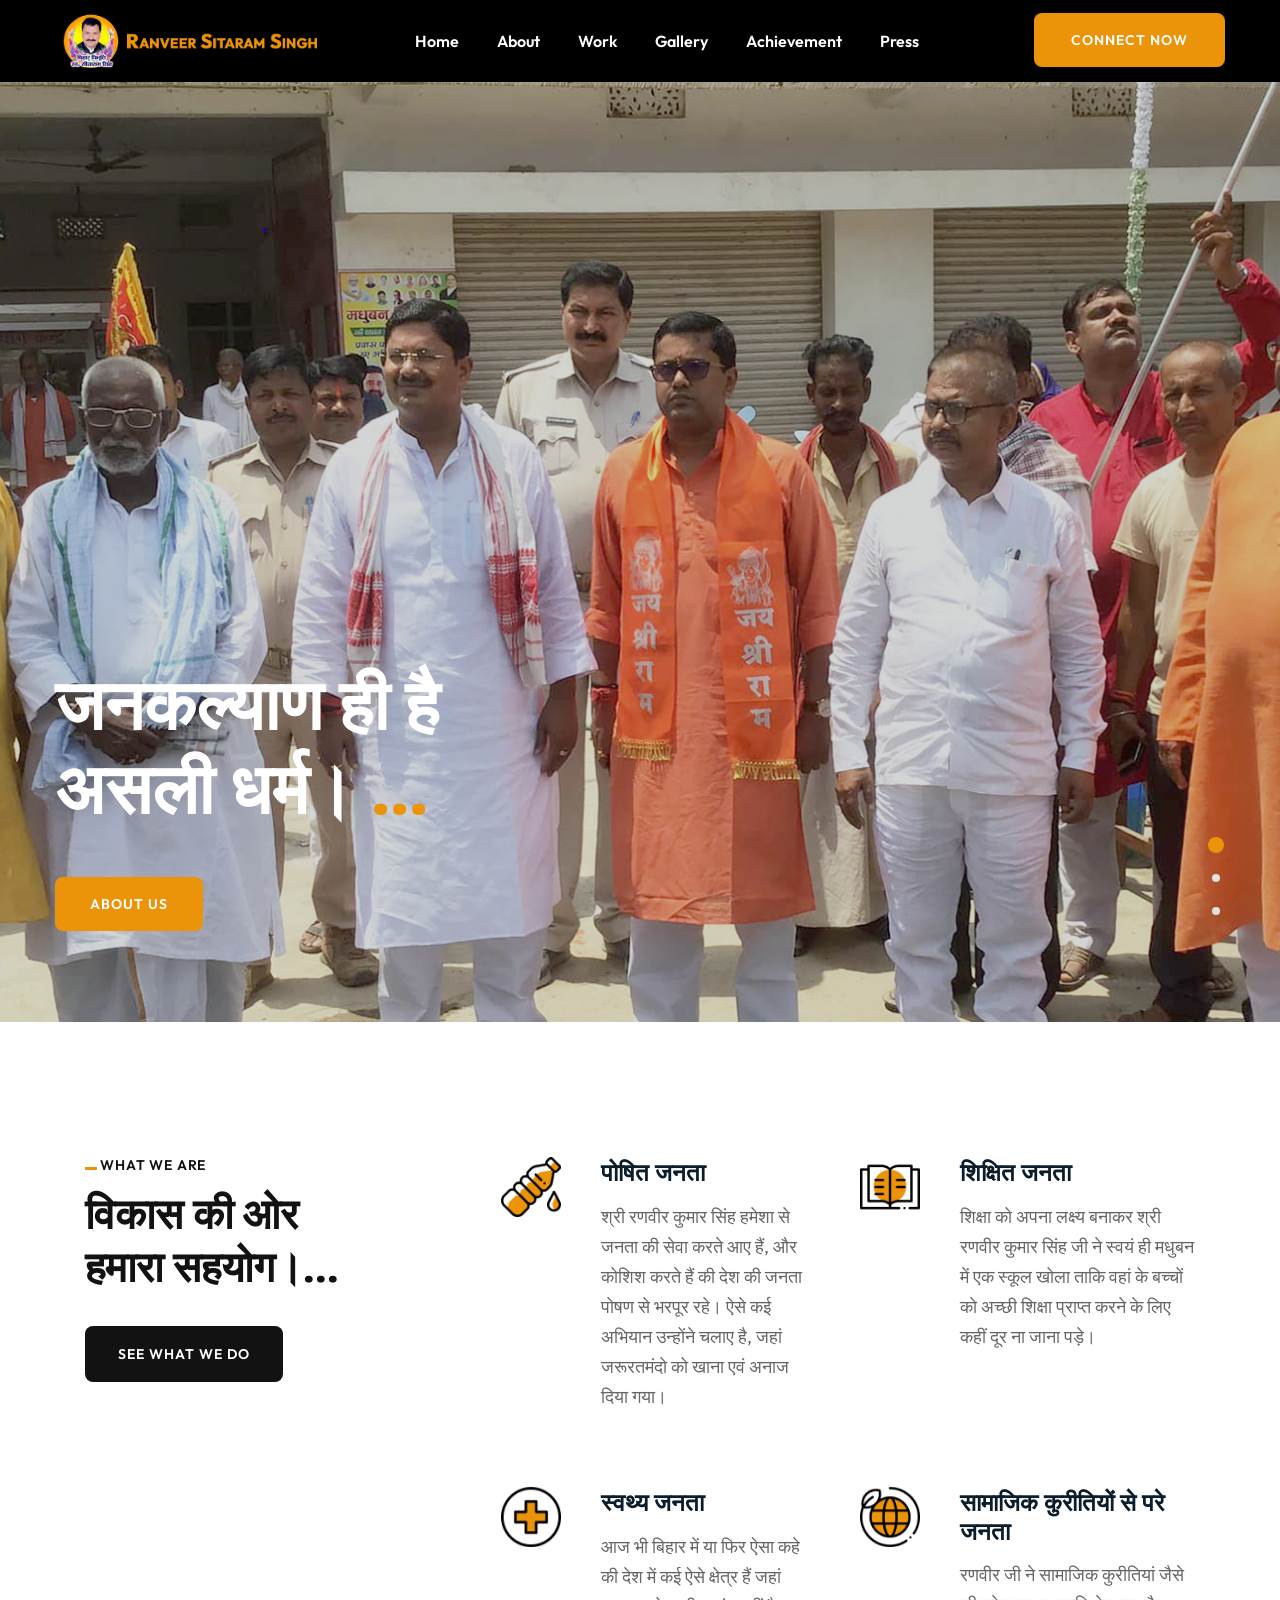
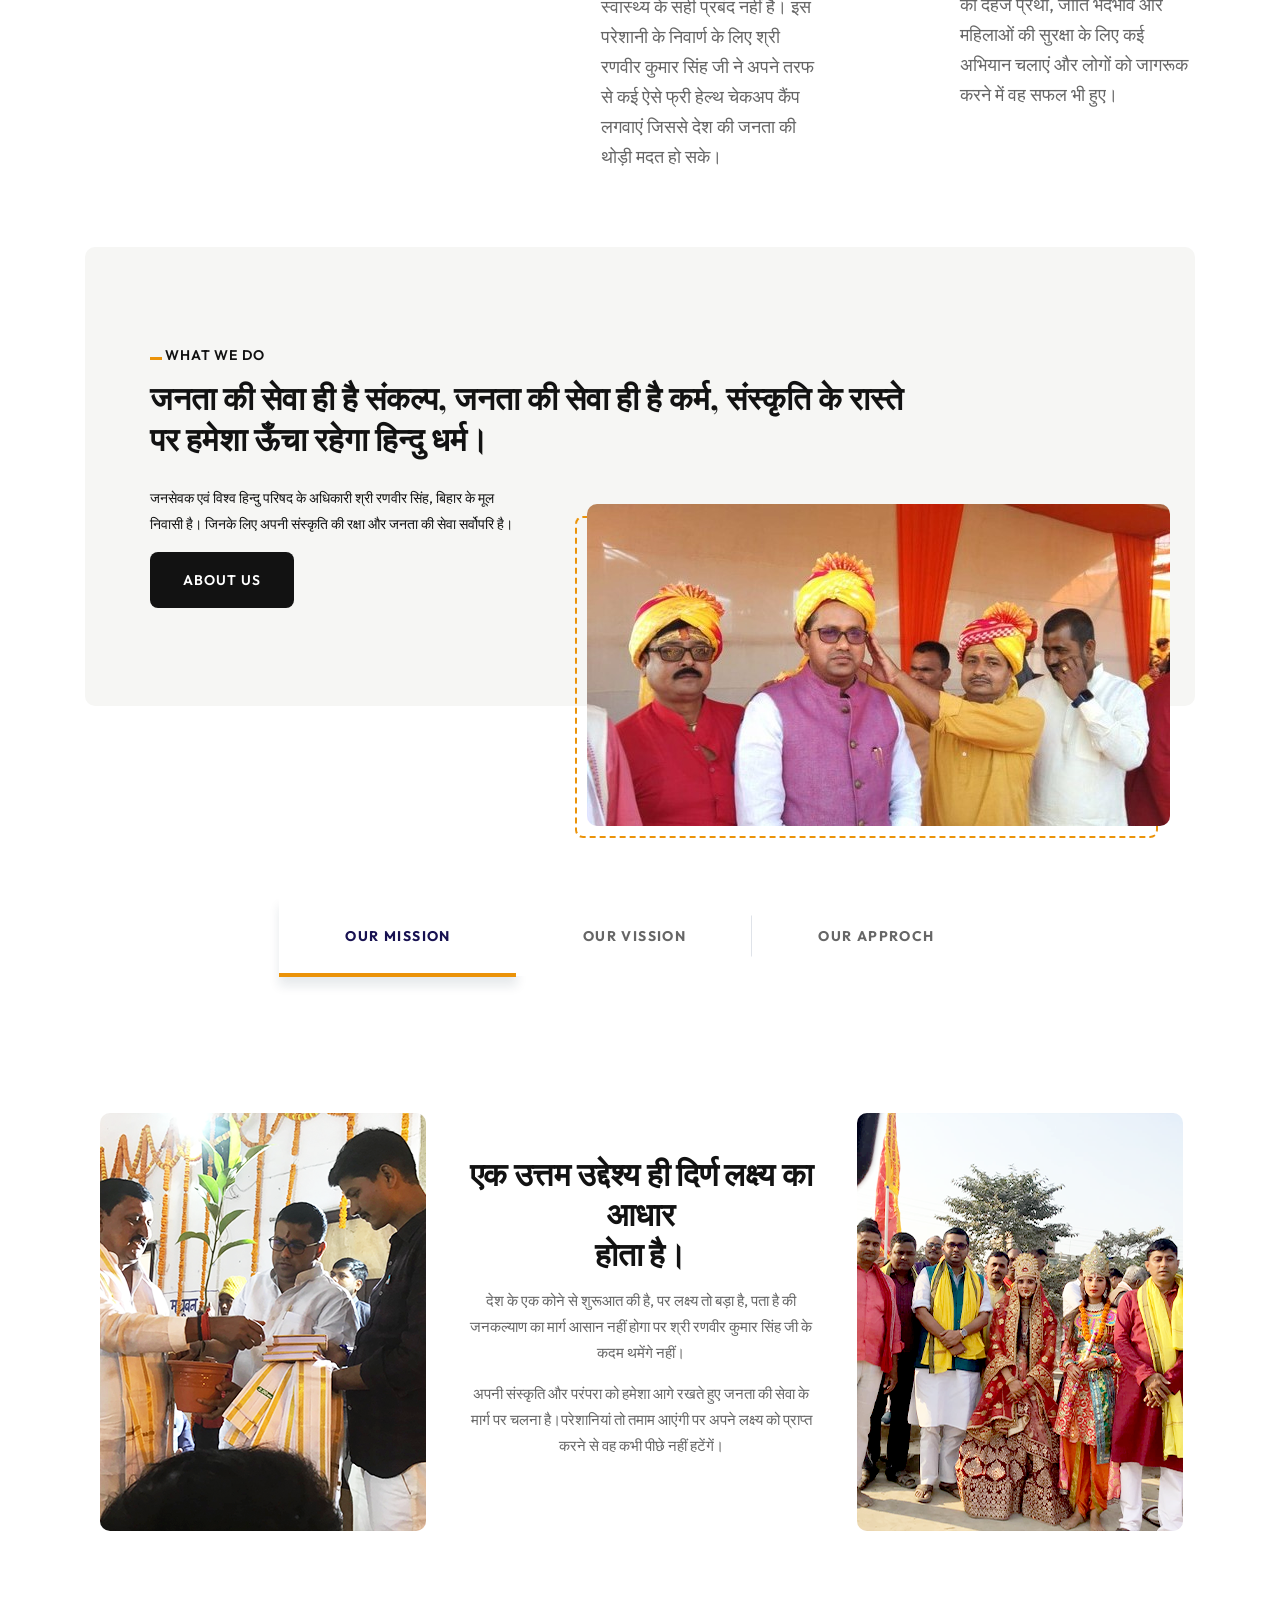
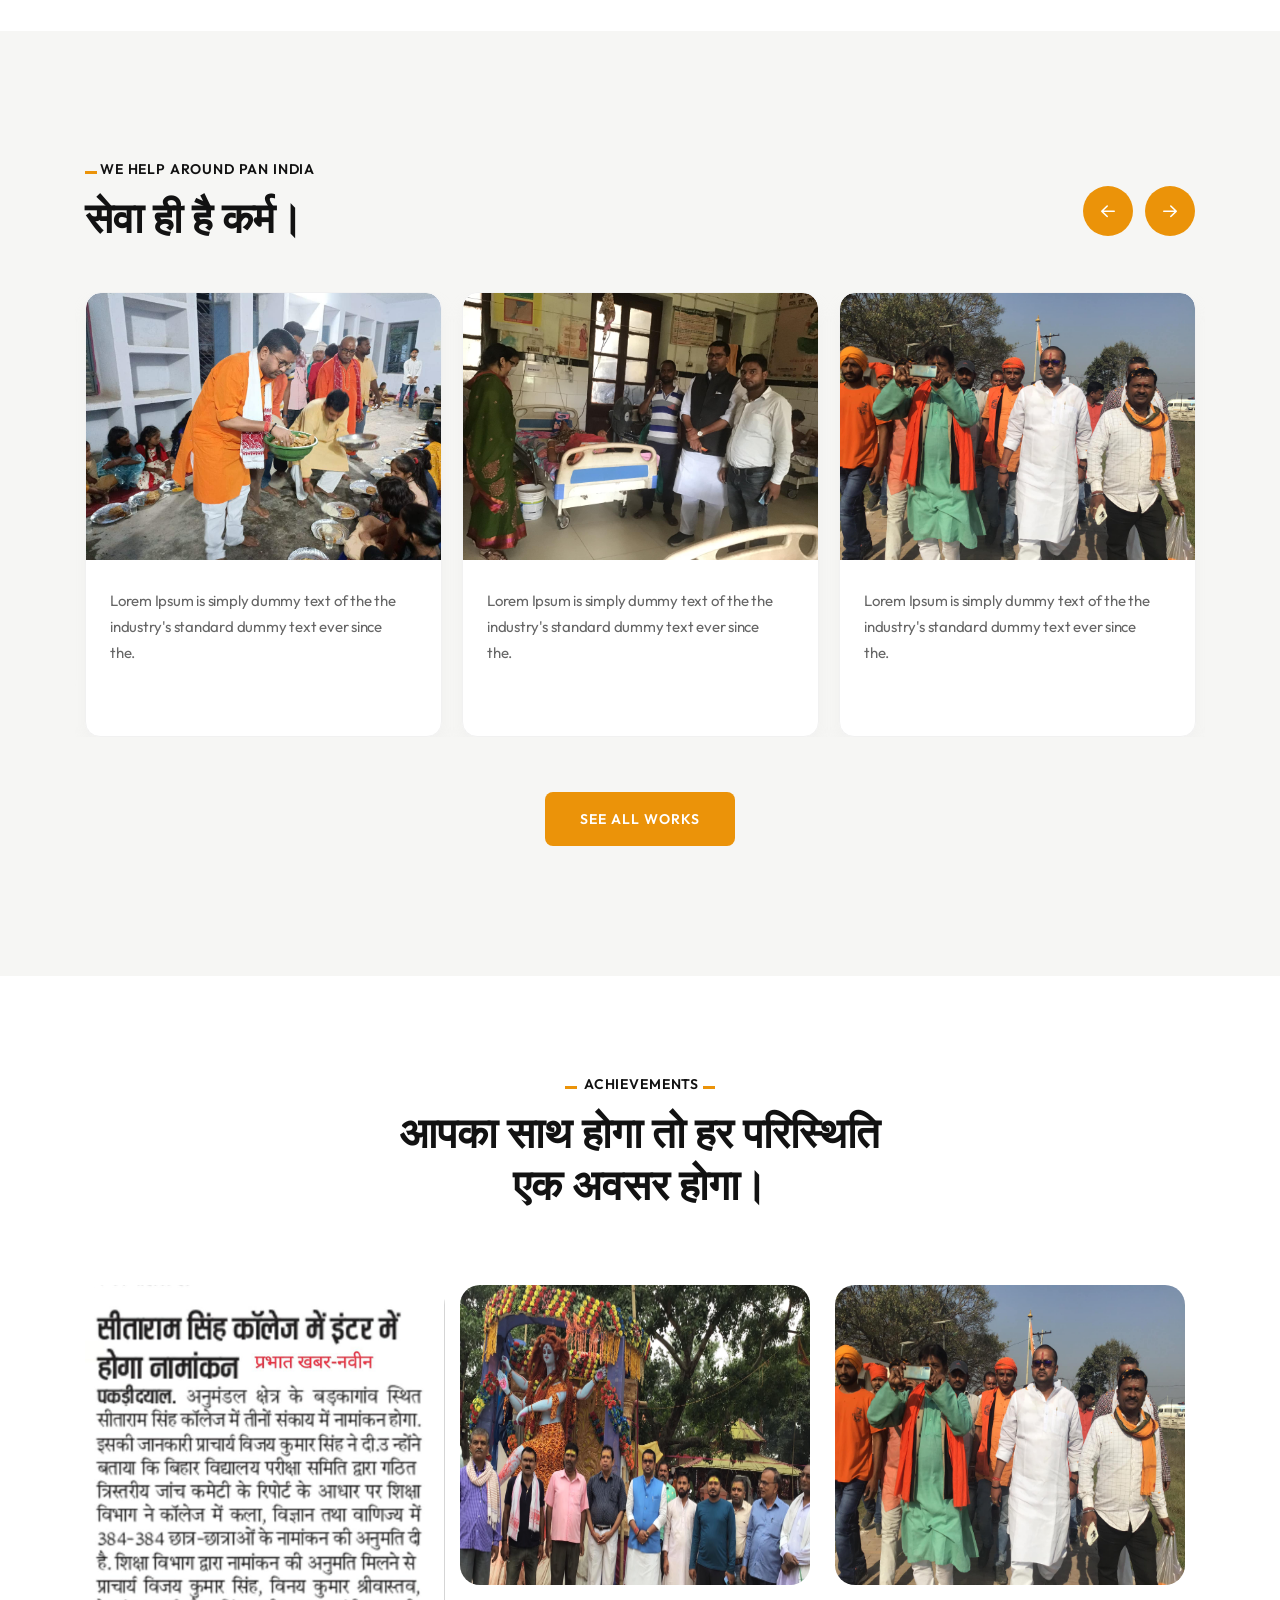
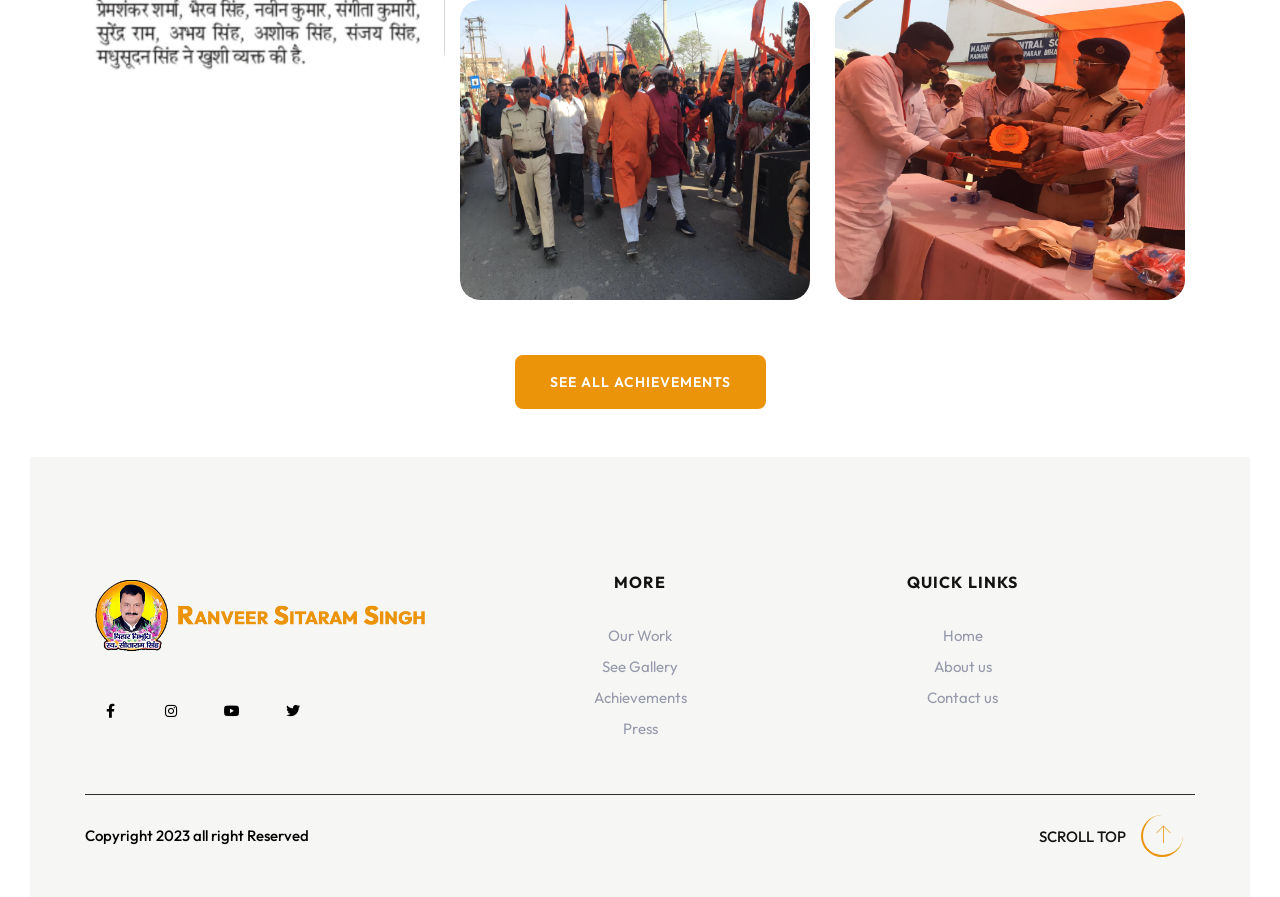
==== commit d11484a3: "gallery image added" ====
--- a/index.html
+++ b/index.html
@@ -182,11 +182,6 @@
     <!-- header area end -->
 
     <main>
-      <!-- hero area start -->
-      <!-- <section
-        class="hero-area hero-area-2"
-        data-background="assets/img/slider/home2/home2.jpg"
-      > -->
       <section class="hero-area hero-area-2">
         <div class="hero-slider hero-style-2">
           <div class="hero-item hero-height p-relative">
@@ -300,9 +295,7 @@
           <div class="row">
             <div class="col-xl-4 col-lg-4 col-md-12">
               <div class="tpfeatures-section__wrapper mb-40">
-                <span class="section-sub-title has-before"
-                  ><span style="font-size: 20px; color: #000">मुख्य कार्य</span>
-                </span>
+                <span class="section-sub-title has-before">WHAT WE ARE </span>
                 <h3
                   class="section-title wow fadeInLeft"
                   data-wow-duration="1s"
@@ -339,7 +332,7 @@
                       </h3>
                       <p>
                         श्री रणवीर कुमार सिंह हमेशा से जनता की सेवा करते आए हैं,
-                        और कोशिस करते हैं की देश की जनता पोषण से भरपूर रहे। ऐसे
+                        और कोशिश करते हैं की देश की जनता पोषण से भरपूर रहे। ऐसे
                         कई अभियान उन्होंने चलाए है, जहां जरूरतमंदो को खाना एवं
                         अनाज दिया गया।
                       </p>
@@ -434,9 +427,10 @@
                       संस्कृति के रास्ते पर हमेशा ऊँचा रहेगा हिन्दु धर्म।
                     </h3>
                     <p>
-                      जनता की सेवा ही है संकल्प, जनता की सेवा ही है कर्म,
-                      संस्कृति के रास्ते <br />
-                      पर हमेशा ऊँचा रहेगा हिन्दु धर्म।
+                      जनसेवक एवं विश्व हिन्दु परिषद के अधिकारी श्री रणवीर सिंह,
+                      बिहार के मूल <br />
+                      निवासी है। जिनके लिए अपनी संस्कृति की रक्षा और जनता की
+                      सेवा सर्वोपरि है।
                     </p>
                     <div class="tp-about__btn">
                       <a class="tp-btn-black tp-btn-shine-effect" href="#"
@@ -545,7 +539,10 @@
                       <div class="row">
                         <div class="col-xl-3 col-lg-3 col-md-6 col-12">
                           <div class="our-mission-img text-center">
-                            <img src="assets/img/new/65.jpg" alt="" />
+                            <img
+                              src="assets/img/new/homepage/Our mission-1.png"
+                              alt=""
+                            />
                           </div>
                         </div>
                         <div class="col-xl-6 col-lg-6 col-md-6 col-12">
@@ -569,7 +566,10 @@
                         </div>
                         <div class="col-xl-3 col-lg-3 col-md-6 col-12">
                           <div class="our-approch-img text-sm-end">
-                            <img src="assets/img/new/63.jpg" alt="" />
+                            <img
+                              src="assets/img/new/homepage/Our mission-2.png"
+                              alt=""
+                            />
                           </div>
                         </div>
                       </div>
@@ -585,7 +585,10 @@
                       <div class="row">
                         <div class="col-xl-3 col-lg-3 col-md-6 col-12">
                           <div class="our-mission-img text-center">
-                            <img src="assets/img/new/64.jpg" alt="" />
+                            <img
+                              src="assets/img/new/homepage/Our Vision-1.png"
+                              alt=""
+                            />
                           </div>
                         </div>
                         <div class="col-lg-6 col-md-6 col-12">
@@ -611,7 +614,10 @@
                         </div>
                         <div class="col-xl-3 col-lg-3 col-md-6 col-12">
                           <div class="our-approch-img text-sm-end">
-                            <img src="assets/img/new/66.jpg" alt="" />
+                            <img
+                              src="assets/img/new/homepage/Our Vision-2.png"
+                              alt=""
+                            />
                           </div>
                         </div>
                       </div>
@@ -627,7 +633,10 @@
                       <div class="row">
                         <div class="col-xl-3 col-lg-3 col-md-6 col-12">
                           <div class="our-mission-img text-center">
-                            <img src="assets/img/new/63.jpg" alt="" />
+                            <img
+                              src="assets/img/new/homepage/Our Approach-1.png"
+                              alt=""
+                            />
                           </div>
                         </div>
                         <div class="col-lg-6 col-md-6 col-12">
@@ -649,7 +658,10 @@
                         </div>
                         <div class="col-xl-3 col-lg-3 col-md-6 col-12">
                           <div class="our-approch-img text-sm-end">
-                            <img src="assets/img/new/64.jpg" alt="" />
+                            <img
+                              src="assets/img/new/homepage/Our Approach-2.png"
+                              alt=""
+                            />
                           </div>
                         </div>
                       </div>
@@ -767,7 +779,7 @@
       </section>
       <!-- our work end -->
 
-      <!-- portfolio area start -->
+      <!-- Achievement  area start -->
       <div class="portfolio-area pt-130">
         <div class="container-fluid">
           <div class="row">
@@ -842,21 +854,21 @@
         </div>
       </div>
     </main>
-
+    <!-- Achievement  area end -->
     <!-- footer area start -->
     <footer class="box-90 mt-4">
       <div class="footer-widget-area" style="padding-top: 60px">
-        <div class="container text-center">
+        <div class="container text-center-class">
           <div class="tpborder-bottom pt-35 pb-50 mb-20 mt-20">
             <div class="row justify-content-md-center">
-              <div class="col-xl-3 col-lg-4">
+              <div class="col-xl-4 col-lg-4">
                 <div class="tpfooter__logo mb-30">
                   <div>
                     <a href="index.html"
                       ><img
                         alt="logo"
                         src="assets/img/new/LOgo-Png.png"
-                        style="width: 100%"
+                        class="footer-logo"
                     /></a>
                   </div>
                 </div>
@@ -864,48 +876,39 @@
                   class="tpfooter__social text-start text-md-end"
                   style="text-align: left !important"
                 >
-                  <a href="#"><i class="fa-brands fa-facebook-f"></i></a>
-                  <!-- <a href="#"><i class="fa-brands fa-twitter"></i></a> -->
+                  <a
+                    href="https://www.facebook.com/profile.php?id=100004130050339"
+                    target="_blank"
+                    ><i class="fa-brands fa-facebook-f"></i
+                  ></a>
+
                   <a href="#"><i class="fa-brands fa-instagram"></i></a>
                   <a href="#"><i class="fa-brands fa-youtube"></i></a>
-                  <a href="#"><i class="fa-brands fa-linkedin-in"></i></a>
-                </div>
-              </div>
-              <div class="col-xl-3 col-lg-4">
+                  <a href="#"><i class="fa-brands fa-twitter"></i></a>
+                </div>
+              </div>
+              <div class="col-xl-4 col-lg-4">
                 <div class="tpfooter-widget tp-footer-col-1">
                   <h3 class="tpfooter-widget__title">More</h3>
                   <ul>
-                    <li><a href="#">Founder</a></li>
-                    <li><a href="#">Foundation</a></li>
+                    <li><a href="our-work.html"> Our Work</a></li>
+                    <li><a href="gallery.html">See Gallery</a></li>
                     <li>
-                      <a href="achievement.html">Achievements & Recognition</a>
+                      <a href="achievement.html">Achievements</a>
                     </li>
-                    <li><a href="#">Activities</a></li>
+                    <li><a href="press.html">Press</a></li>
                   </ul>
                 </div>
               </div>
 
-              <div class="col-xl-3 col-lg-4">
+              <div class="col-xl-4 col-lg-4">
                 <div class="tpfooter-widget tp-footer-col-3">
-                  <h3 class="tpfooter-widget__title">Quick LInks</h3>
+                  <h3 class="tpfooter-widget__title">Quick Links</h3>
                   <ul>
                     <li><a href="index.html">Home</a></li>
-                    <li><a href="#">About us</a></li>
-                    <li><a href="#">Contact us</a></li>
-                    <!-- <li><a href="#">Donation</a></li> -->
-                    <li><a href="#">Join Volentter</a></li>
-                  </ul>
-                </div>
-              </div>
-              <div class="col-xl-3 col-lg-4">
-                <div class="tpfooter-widget tp-footer-col-3">
-                  <h3 class="tpfooter-widget__title">Quick LInks</h3>
-                  <ul>
-                    <li><a href="index.html">Home</a></li>
-                    <li><a href="#">About us</a></li>
-                    <li><a href="#">Contact us</a></li>
-                    <!-- <li><a href="#">Donation</a></li> -->
-                    <li><a href="#">Join Volentter</a></li>
+                    <li><a href="about.html">About us</a></li>
+                    <li><a href="contact-us.html">Contact us</a></li>
+                    <!-- <li><a href="#">Join Volentter</a></li> -->
                   </ul>
                 </div>
               </div>
--- a/assets/css/main.css
+++ b/assets/css/main.css
@@ -8751,3 +8751,22 @@
     width: 80%;
   }
 }
+@media (min-width: 769px) {
+  .text-center-class {
+    text-align: center;
+  }
+}
+.footer-logo {
+  width: 100%;
+}
+@media only screen and (min-width: 426px) and (max-width: 768px) {
+  .footer-logo {
+    width: 50%;
+  }
+}
+
+@media only screen and (min-width: 320px) and (max-width: 425px) {
+  .footer-logo {
+    width: 70%;
+  }
+}
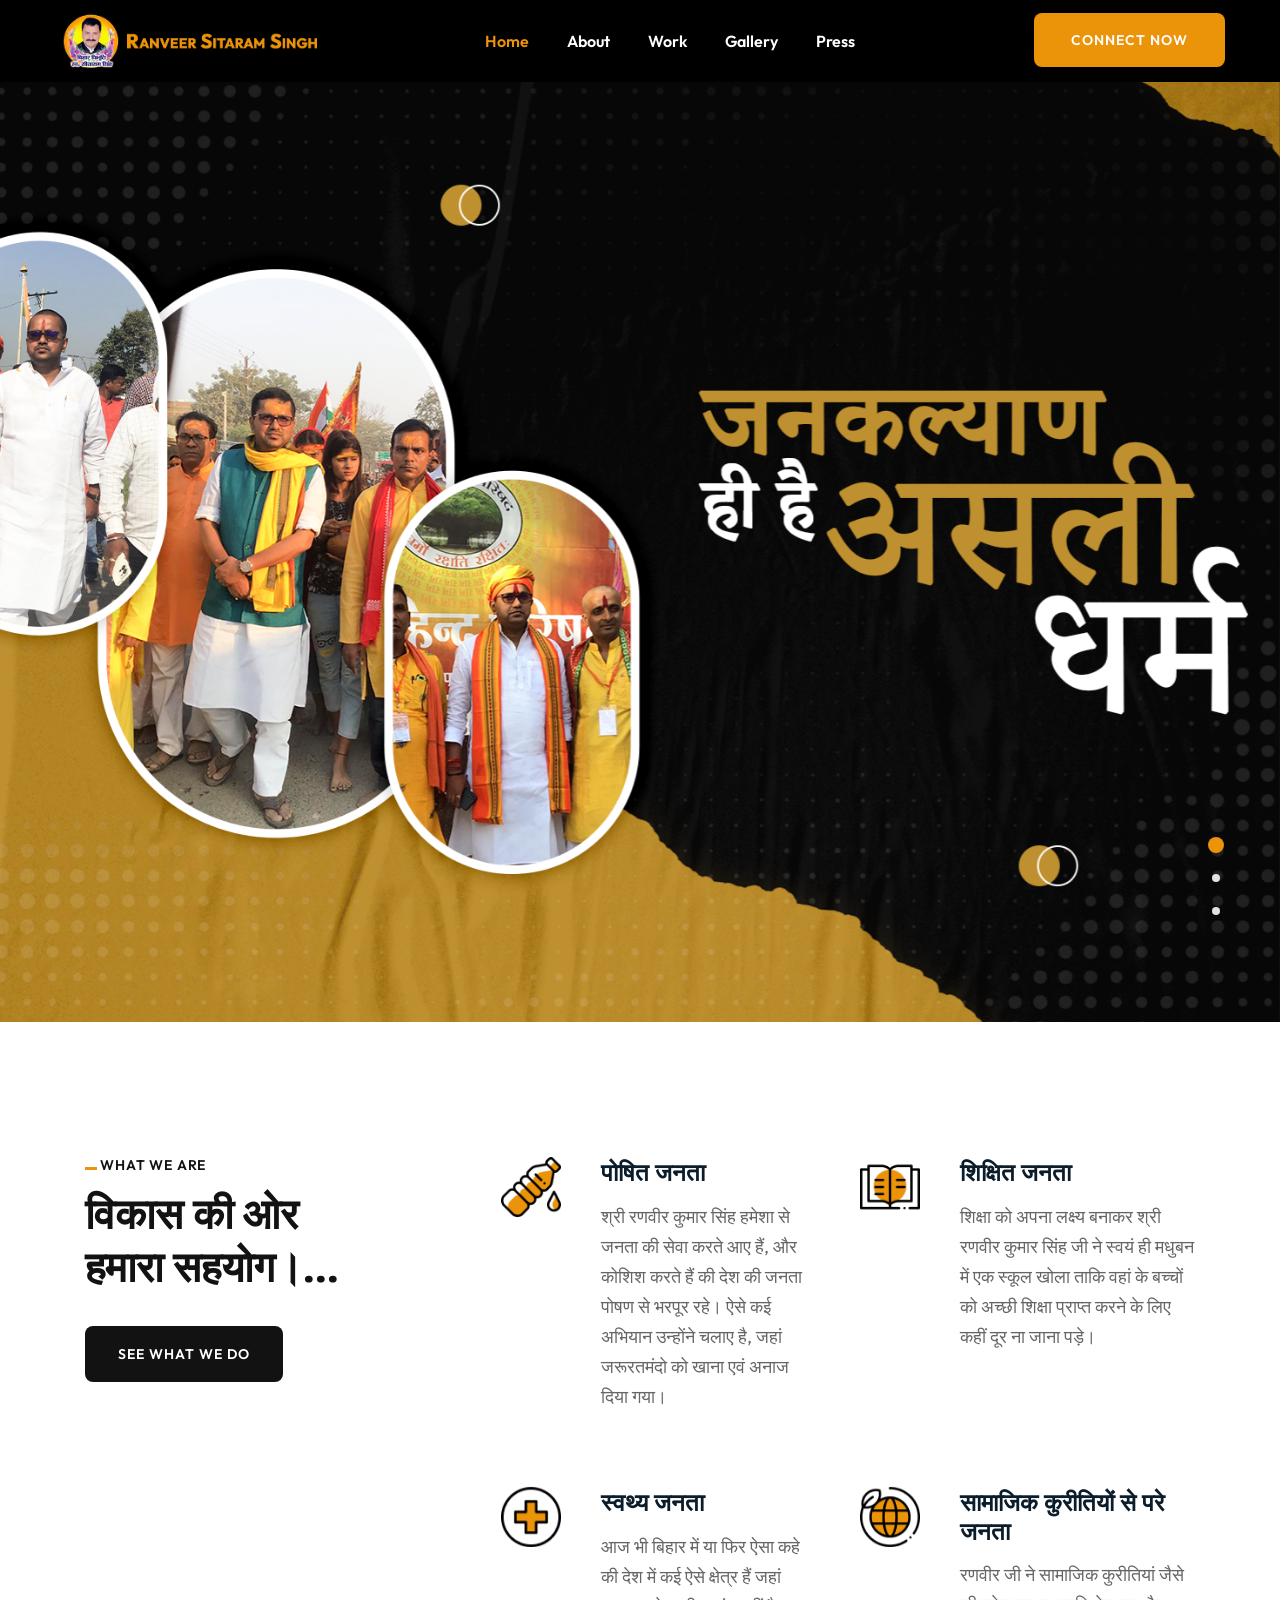
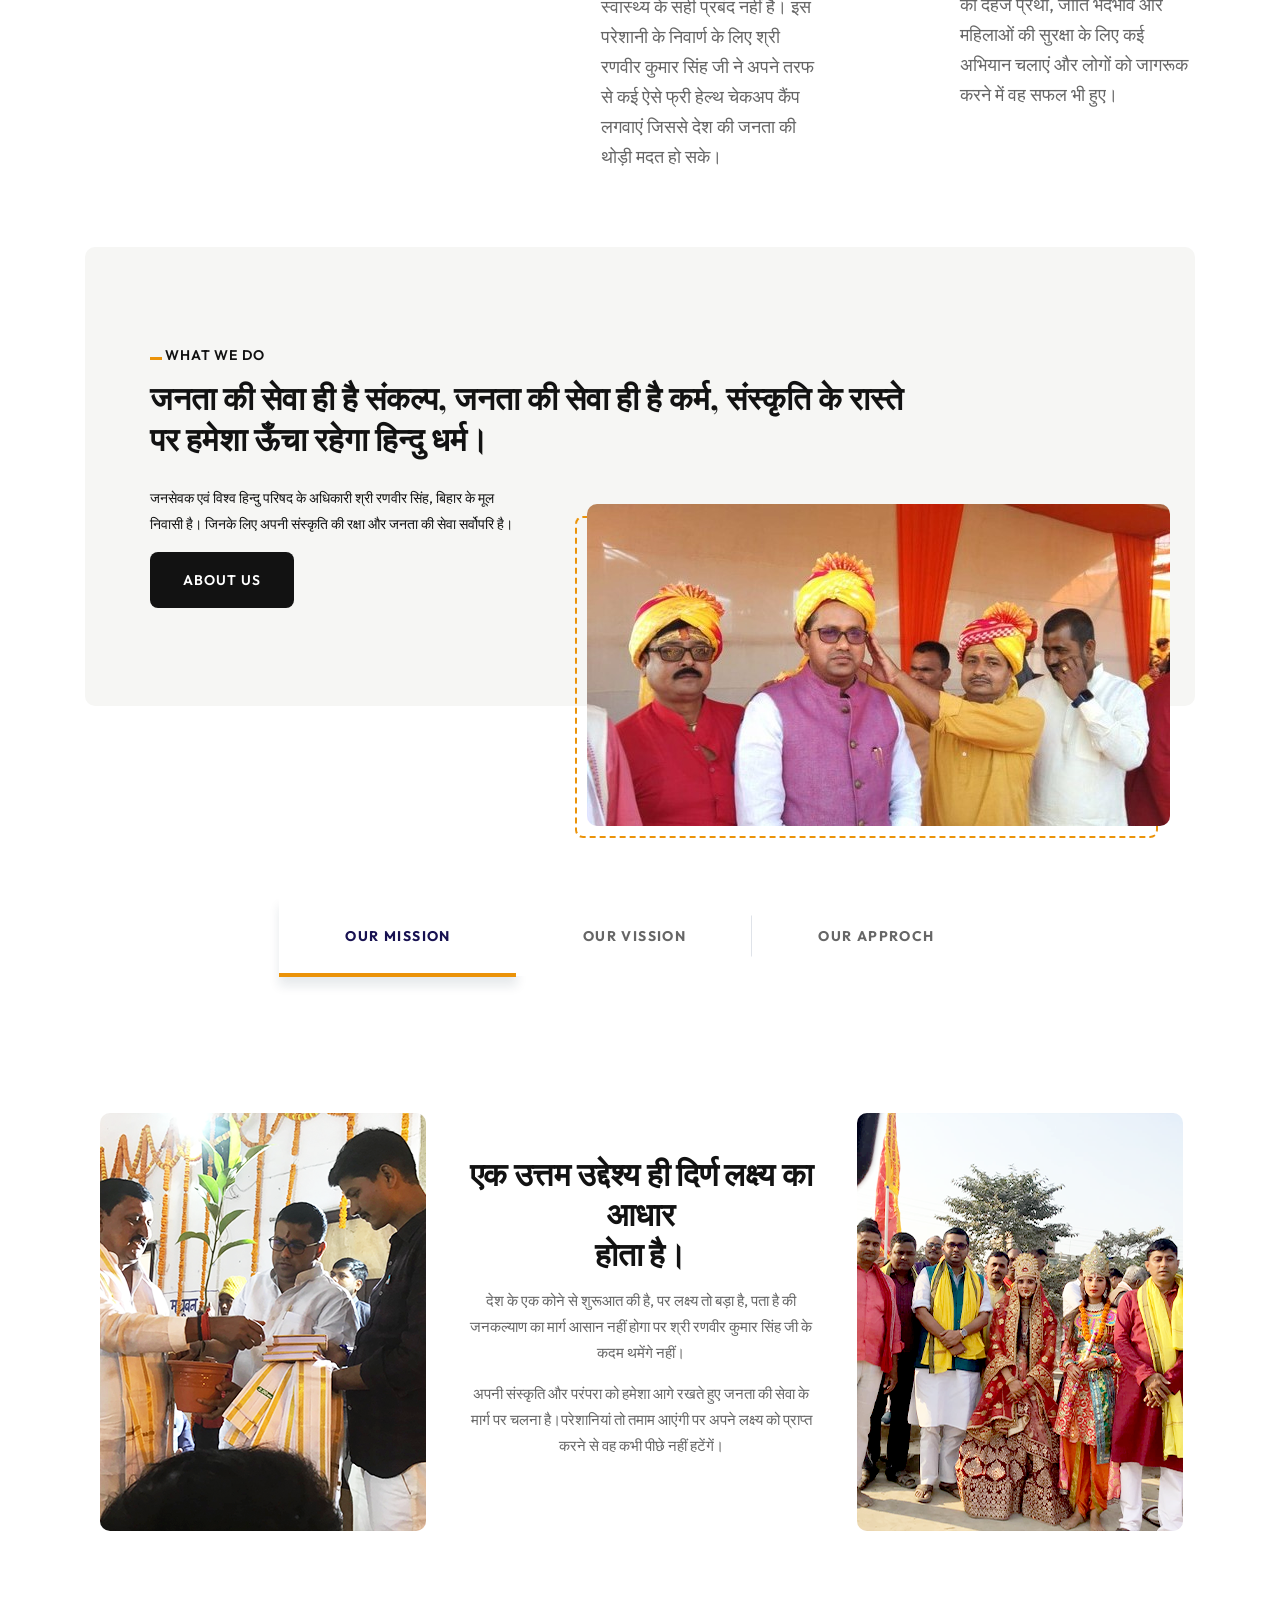
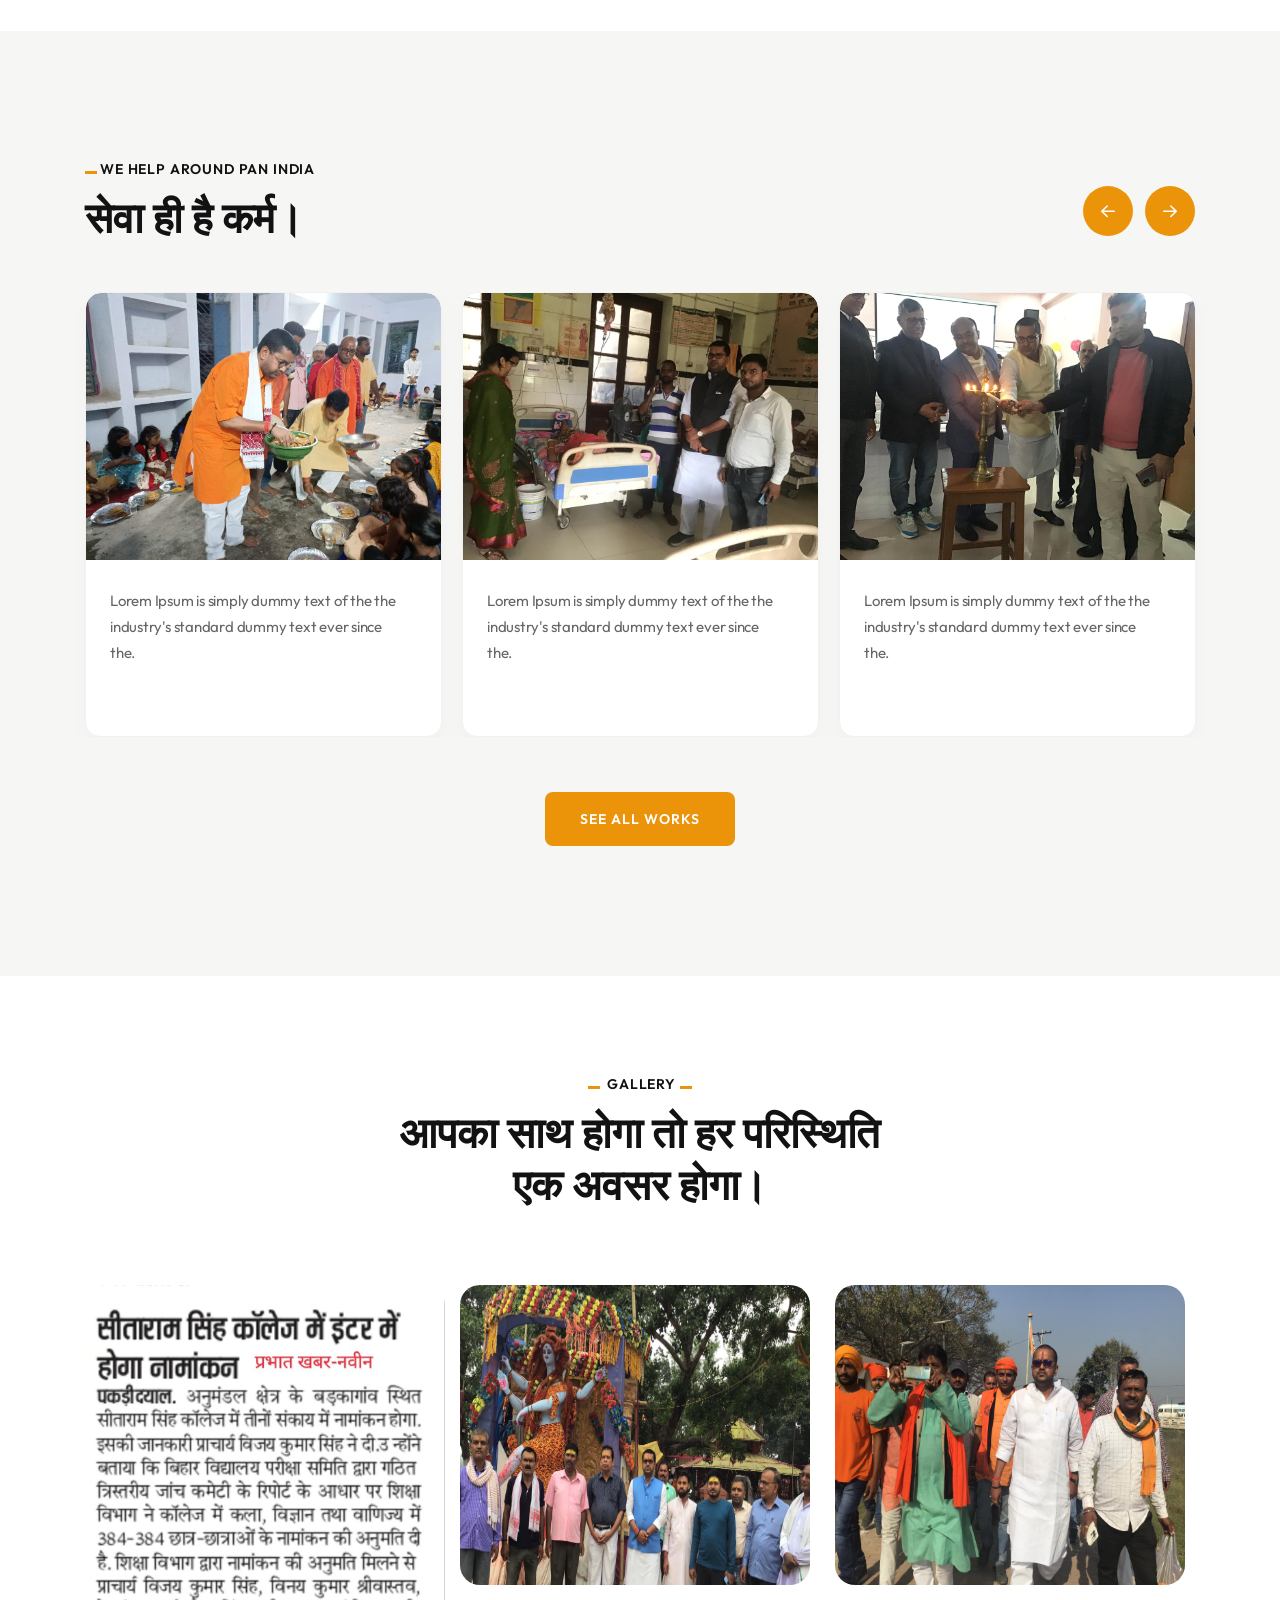
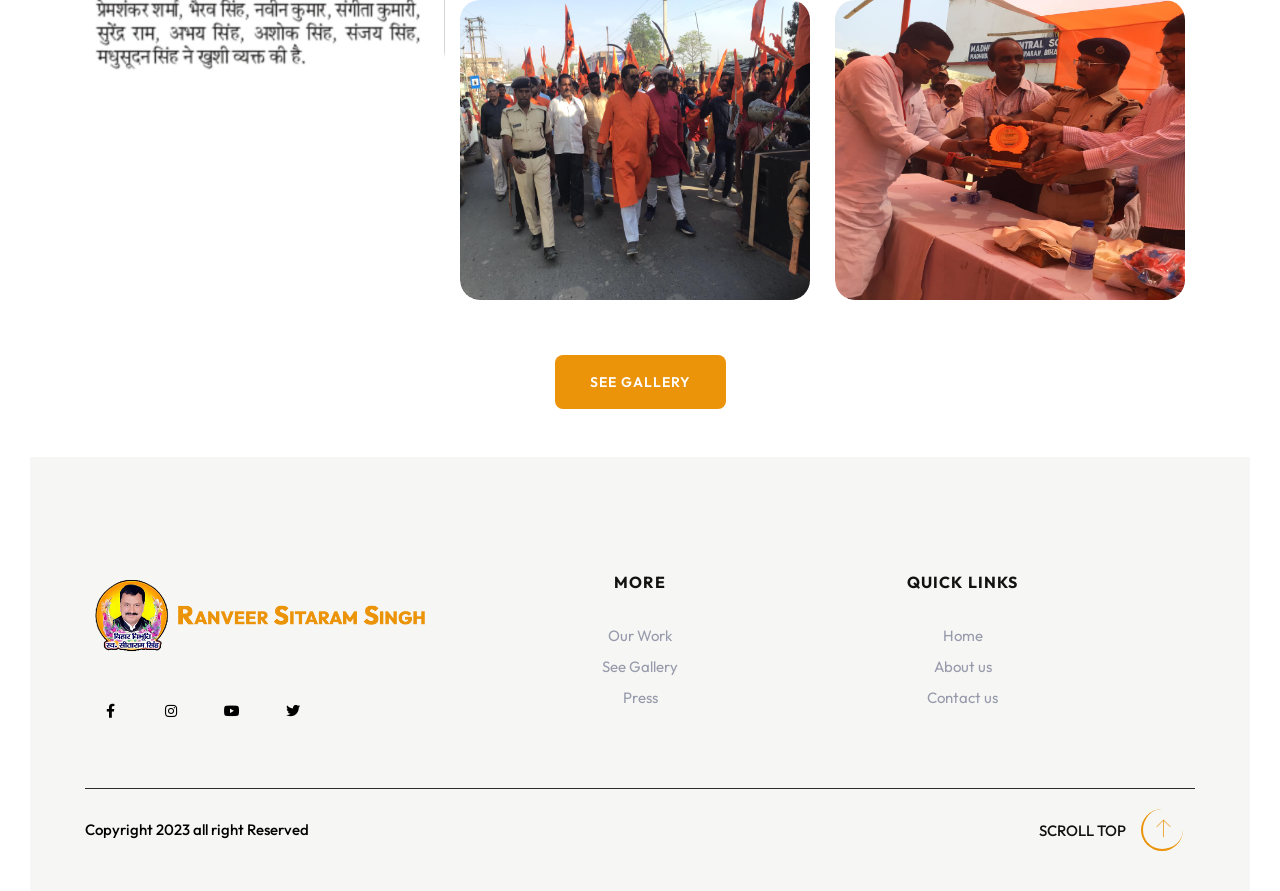
==== commit 82b9595a: "banner update" ====
--- a/index.html
+++ b/index.html
@@ -89,12 +89,14 @@
                 </a>
               </div>
             </div>
-            <div class="d-none d-xl-block col-xl-6 col-lg-6">
+            <div class="d-none d-xl-block col-xl-6 col-lg-6 text-center">
               <div class="main-menu main-menu-2 menu__space">
                 <nav id="tp-mobile-menu">
                   <ul>
                     <li class="">
-                      <a href="index.html">Home</a>
+                      <a href="index.html">
+                        <span style="color: #eb9309">Home</span></a
+                      >
                     </li>
                     <li class="">
                       <a href="about.html">About</a>
@@ -112,9 +114,7 @@
                     <li>
                       <a href="gallery.html">Gallery</a>
                     </li>
-                    <li>
-                      <a href="achievement.html">Achievement</a>
-                    </li>
+
                     <li>
                       <a href="press.html">Press</a>
                     </li>
@@ -127,7 +127,7 @@
                 class="header-right d-none d-lg-flex align-items-center justify-content-end"
               >
                 <div class="header-btn">
-                  <a class="tp-btn tp-btn-shine-effect" href="#"
+                  <a class="tp-btn tp-btn-shine-effect" href="contact-us.html"
                     ><span>Connect now</span></a
                   >
                 </div>
@@ -187,27 +187,27 @@
           <div class="hero-item hero-height p-relative">
             <div class="tpslider__thumb">
               <img
-                src="assets/img/new/homepage/Image 1.png"
-                style="opacity: 0.8"
+                src="assets/img/new/homepage/Slider-1.png"
+                style="opacity: 1"
                 alt=""
               />
             </div>
-            <div class="hero-item-box">
+            <!-- <div class="hero-item-box">
               <div class="hero-item-inner">
                 <div class="container-fluid">
                   <div class="row hero-plr-225">
                     <div class="col-xl-12">
                       <div class="tpslider__content mb-90">
-                        <!-- <span class="tphero__subtitle has-before-hero"
-                          >Who what we</span
-                        > -->
+                        
                         <h2 class="tphero__title">
                           जनकल्याण ही है <br />असली धर्म।
 
                           <span>...</span>
                         </h2>
                         <div class="hero-btn">
-                          <a class="tp-btn tp-btn-shine-effect" href="#"
+                          <a
+                            class="tp-btn tp-btn-shine-effect"
+                            href="about.html"
                             >About us</a
                           >
                         </div>
@@ -216,32 +216,31 @@
                   </div>
                 </div>
               </div>
-            </div>
+            </div> -->
           </div>
           <div class="hero-item hero-height p-relative">
             <div class="tpslider__thumb">
               <img
-                src="assets/img/new/homepage/Image 2.png"
-                style="opacity: 0.8"
+                src="assets/img/new/homepage/Slider-2.png"
+                style="opacity: 1"
                 alt=""
               />
             </div>
-            <div class="hero-item-box">
+            <!-- <div class="hero-item-box">
               <div class="hero-item-inner">
                 <div class="container-fluid">
                   <div class="row hero-plr-225">
                     <div class="col-xl-12">
                       <div class="tpslider__content mb-90">
-                        <!-- <span class="tphero__subtitle has-before-hero"
-                          >Who what we</span
-                        > -->
                         <h2 class="tphero__title">
                           सफलता के लिए नहीं,<br />
                           संघर्ष के लिए खड़ा हूं।
                           <span>...</span>
                         </h2>
                         <div class="hero-btn">
-                          <a class="tp-btn tp-btn-shine-effect" href="#"
+                          <a
+                            class="tp-btn tp-btn-shine-effect"
+                            href="about.html"
                             >About us</a
                           >
                         </div>
@@ -250,32 +249,31 @@
                   </div>
                 </div>
               </div>
-            </div>
+            </div> -->
           </div>
           <div class="hero-item hero-height p-relative">
             <div class="tpslider__thumb">
               <img
-                src="assets/img/new/homepage/Image 3.png"
-                style="opacity: 0.8"
+                src="assets/img/new/homepage/Slider-3.png"
+                style="opacity: 1"
                 alt=""
               />
             </div>
-            <div class="hero-item-box">
+            <!-- <div class="hero-item-box">
               <div class="hero-item-inner">
                 <div class="container-fluid">
                   <div class="row hero-plr-225">
                     <div class="col-xl-12">
                       <div class="tpslider__content mb-90">
-                        <!-- <span class="tphero__subtitle has-before-hero"
-                          >Who what we</span
-                        > -->
                         <h2 class="tphero__title">
                           अच्छी सोच और अच्छे विचार,<br />
                           यही है जनकल्याण का आधार।
                           <span>...</span>
                         </h2>
                         <div class="hero-btn">
-                          <a class="tp-btn tp-btn-shine-effect" href="#"
+                          <a
+                            class="tp-btn tp-btn-shine-effect"
+                            href="about.html"
                             >About us</a
                           >
                         </div>
@@ -284,7 +282,7 @@
                   </div>
                 </div>
               </div>
-            </div>
+            </div> -->
           </div>
         </div>
       </section>
@@ -308,7 +306,9 @@
                   data-wow-duration="1s"
                   data-wow-delay=".7s"
                 >
-                  <a class="tp-btn-black tp-btn-shine-effect" href="#"
+                  <a
+                    class="tp-btn-black tp-btn-shine-effect"
+                    href="our-work.html"
                     >See what we do</a
                   >
                 </div>
@@ -697,7 +697,9 @@
             <div class="causes-item">
               <div class="tpcard__wrapper tpcard__wrappr-2 white-bg">
                 <div class="tpcard__img grayscale">
-                  <a href="#"><img src="assets/img/new/60.jpg" alt="" /></a>
+                  <a href="#"
+                    ><img src="assets/img/new/workpage/1.jpg" alt=""
+                  /></a>
                 </div>
                 <div class="tpcard__content">
                   <h4 class="tpcard__title">
@@ -712,7 +714,9 @@
             <div class="causes-item">
               <div class="tpcard__wrapper tpcard__wrappr-2 white-bg">
                 <div class="tpcard__img grayscale">
-                  <a href="#"><img src="assets/img/new/61.jpg" alt="" /></a>
+                  <a href="#"
+                    ><img src="assets/img/new/workpage/2.jpg" alt=""
+                  /></a>
                 </div>
                 <div class="tpcard__content">
                   <h4 class="tpcard__title">
@@ -727,7 +731,9 @@
             <div class="causes-item">
               <div class="tpcard__wrapper tpcard__wrappr-2 white-bg">
                 <div class="tpcard__img grayscale">
-                  <a href="#"><img src="assets/img/new/56.jpg" alt="" /></a>
+                  <a href="#"
+                    ><img src="assets/img/new/workpage/3.png" alt=""
+                  /></a>
                 </div>
                 <div class="tpcard__content">
                   <h4 class="tpcard__title">
@@ -742,7 +748,9 @@
             <div class="causes-item">
               <div class="tpcard__wrapper tpcard__wrappr-2 white-bg">
                 <div class="tpcard__img grayscale">
-                  <a href="#"><img src="assets/img/new/55.jpg" alt="" /></a>
+                  <a href="#"
+                    ><img src="assets/img/new/workpage/4.png" alt=""
+                  /></a>
                 </div>
                 <div class="tpcard__content">
                   <h4 class="tpcard__title">
@@ -757,7 +765,9 @@
             <div class="causes-item">
               <div class="tpcard__wrapper tpcard__wrappr-2 white-bg">
                 <div class="tpcard__img grayscale">
-                  <a href="#"><img src="assets/img/new/54.jpg" alt="" /></a>
+                  <a href="#"
+                    ><img src="assets/img/new/workpage/5.png" alt=""
+                  /></a>
                 </div>
                 <div class="tpcard__content">
                   <h4 class="tpcard__title">
@@ -772,7 +782,9 @@
           </div>
           <div class="row">
             <div class="tpcard-btn d-flex justify-content-center mt-55">
-              <a href="#" class="tp-btn tp-btn-shine-effect">See All Works</a>
+              <a href="our-work.html" class="tp-btn tp-btn-shine-effect"
+                >See All Works</a
+              >
             </div>
           </div>
         </div>
@@ -788,7 +800,7 @@
                 <span
                   class="section-sub-title has-before has-after text-center"
                 >
-                  Achievements
+                  Gallery
                 </span>
                 <h3 class="section-title text-center">
                   आपका साथ होगा तो हर परिस्थिति <br />एक अवसर होगा।
@@ -847,8 +859,8 @@
         </div>
         <div class="row">
           <div class="tpcard-btn d-flex justify-content-center mt-55">
-            <a class="tp-btn tp-btn-shine-effect mb-4" href="#"
-              >See All Achievements</a
+            <a class="tp-btn tp-btn-shine-effect mb-4" href="gallery.html"
+              >See Gallery</a
             >
           </div>
         </div>
@@ -893,9 +905,7 @@
                   <ul>
                     <li><a href="our-work.html"> Our Work</a></li>
                     <li><a href="gallery.html">See Gallery</a></li>
-                    <li>
-                      <a href="achievement.html">Achievements</a>
-                    </li>
+
                     <li><a href="press.html">Press</a></li>
                   </ul>
                 </div>
--- a/assets/css/main.css
+++ b/assets/css/main.css
@@ -8770,3 +8770,6 @@
     width: 70%;
   }
 }
+.nav-active{
+  color:#EB9309
+}
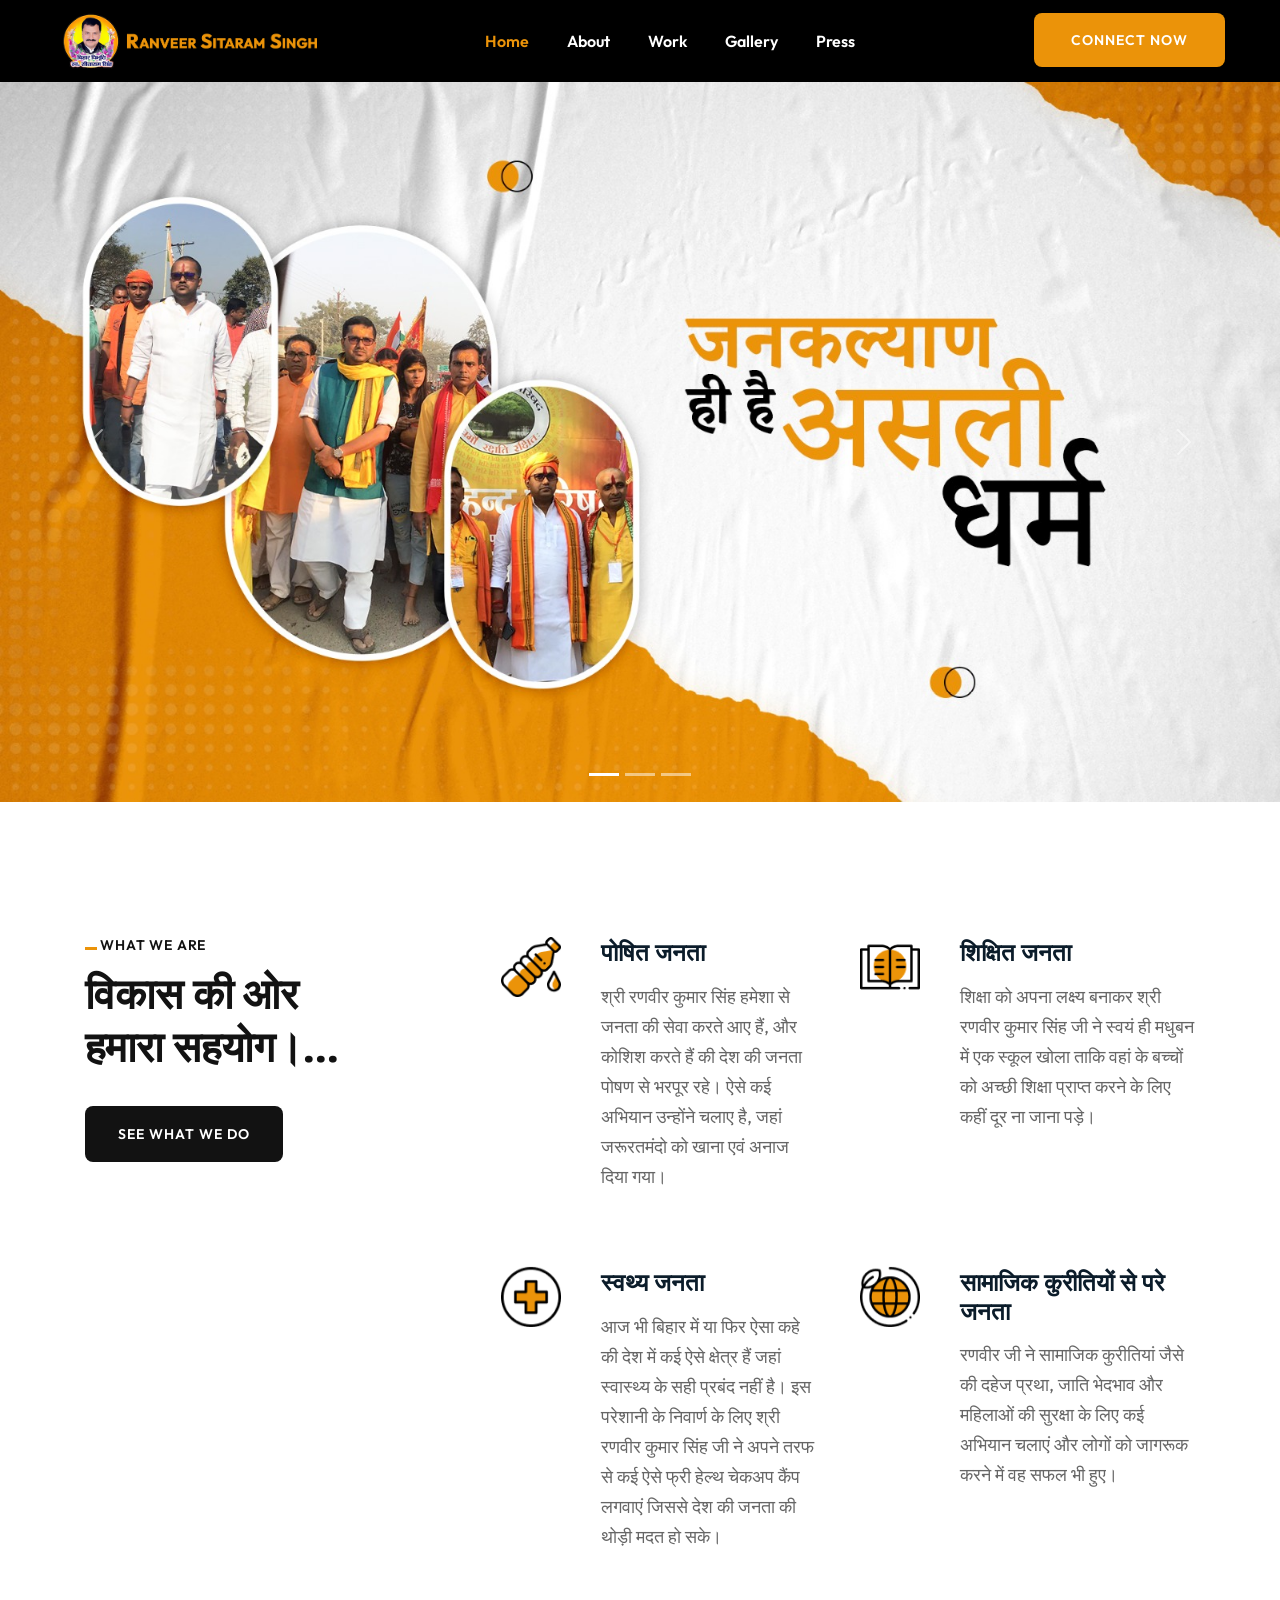
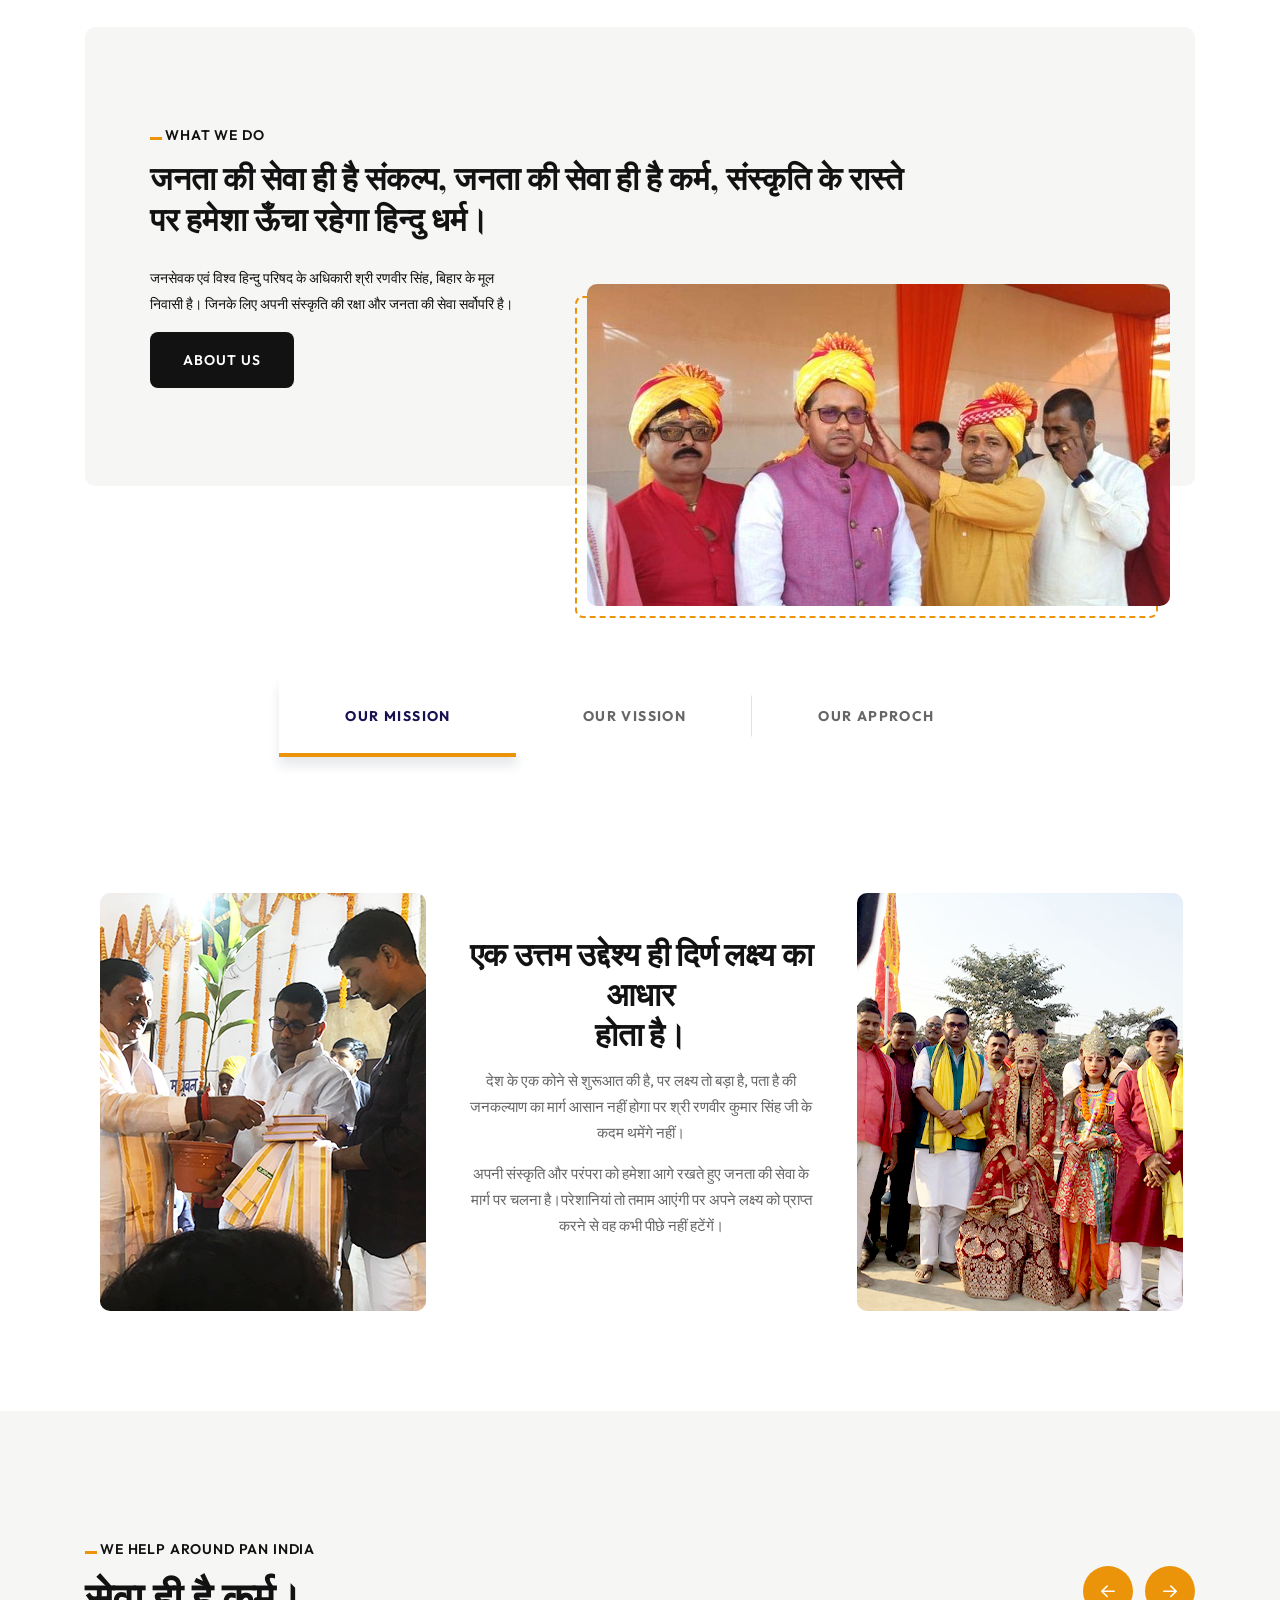
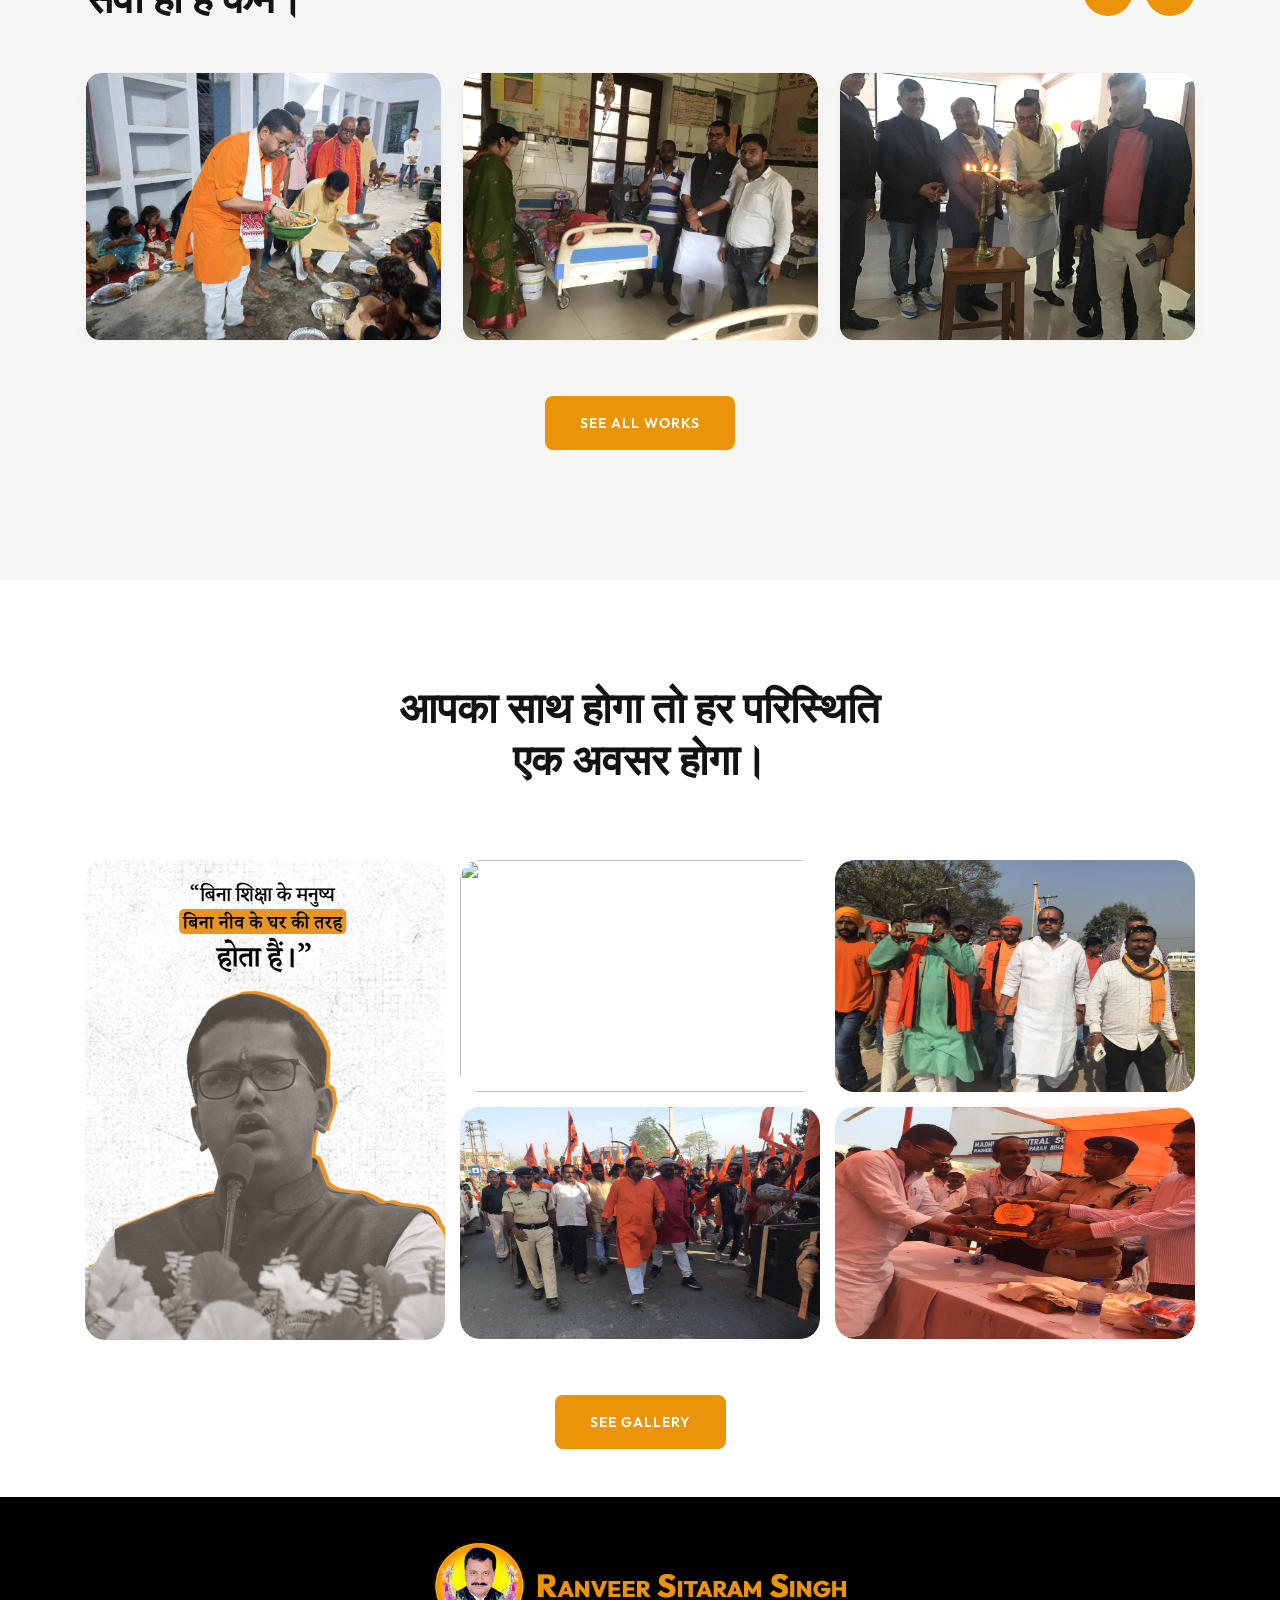
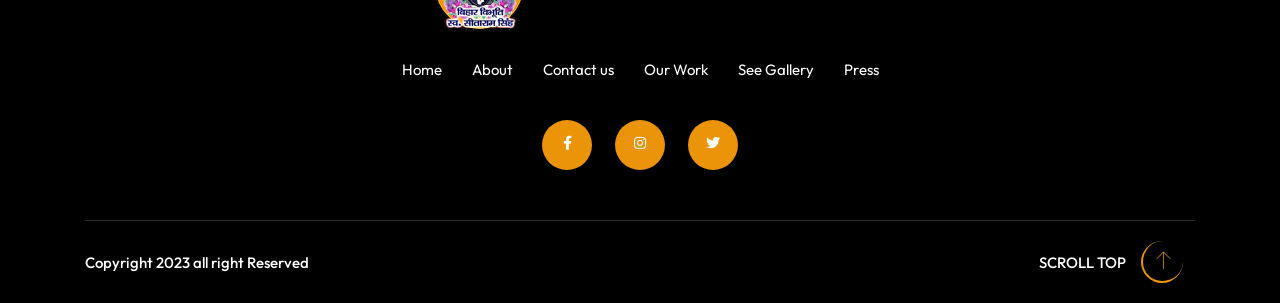
==== commit df55d5fd: "update press page" ====
--- a/index.html
+++ b/index.html
@@ -182,108 +182,75 @@
     <!-- header area end -->
 
     <main>
-      <section class="hero-area hero-area-2">
-        <div class="hero-slider hero-style-2">
-          <div class="hero-item hero-height p-relative">
-            <div class="tpslider__thumb">
+      <section>
+        <div
+          id="carouselExampleCaptions"
+          class="carousel slide"
+          data-bs-ride="carousel"
+        >
+          <div class="carousel-indicators">
+            <button
+              type="button"
+              data-bs-target="#carouselExampleCaptions"
+              data-bs-slide-to="0"
+              class="active"
+              aria-current="true"
+              aria-label="Slide 1"
+            ></button>
+            <button
+              type="button"
+              data-bs-target="#carouselExampleCaptions"
+              data-bs-slide-to="1"
+              aria-label="Slide 2"
+            ></button>
+            <button
+              type="button"
+              data-bs-target="#carouselExampleCaptions"
+              data-bs-slide-to="2"
+              aria-label="Slide 3"
+            ></button>
+          </div>
+          <div class="carousel-inner">
+            <div class="carousel-item active">
               <img
-                src="assets/img/new/homepage/Slider-1.png"
-                style="opacity: 1"
-                alt=""
+                src="assets/img/new/homepage/1-1.jpeg"
+                class="d-block w-100"
+                alt="..."
               />
             </div>
-            <!-- <div class="hero-item-box">
-              <div class="hero-item-inner">
-                <div class="container-fluid">
-                  <div class="row hero-plr-225">
-                    <div class="col-xl-12">
-                      <div class="tpslider__content mb-90">
-                        
-                        <h2 class="tphero__title">
-                          जनकल्याण ही है <br />असली धर्म।
-
-                          <span>...</span>
-                        </h2>
-                        <div class="hero-btn">
-                          <a
-                            class="tp-btn tp-btn-shine-effect"
-                            href="about.html"
-                            >About us</a
-                          >
-                        </div>
-                      </div>
-                    </div>
-                  </div>
-                </div>
-              </div>
-            </div> -->
-          </div>
-          <div class="hero-item hero-height p-relative">
-            <div class="tpslider__thumb">
+            <div class="carousel-item">
               <img
-                src="assets/img/new/homepage/Slider-2.png"
-                style="opacity: 1"
-                alt=""
+                src="assets/img/new/homepage/1-2.png"
+                class="d-block w-100"
+                alt="..."
               />
             </div>
-            <!-- <div class="hero-item-box">
-              <div class="hero-item-inner">
-                <div class="container-fluid">
-                  <div class="row hero-plr-225">
-                    <div class="col-xl-12">
-                      <div class="tpslider__content mb-90">
-                        <h2 class="tphero__title">
-                          सफलता के लिए नहीं,<br />
-                          संघर्ष के लिए खड़ा हूं।
-                          <span>...</span>
-                        </h2>
-                        <div class="hero-btn">
-                          <a
-                            class="tp-btn tp-btn-shine-effect"
-                            href="about.html"
-                            >About us</a
-                          >
-                        </div>
-                      </div>
-                    </div>
-                  </div>
-                </div>
-              </div>
-            </div> -->
-          </div>
-          <div class="hero-item hero-height p-relative">
-            <div class="tpslider__thumb">
+            <div class="carousel-item">
               <img
-                src="assets/img/new/homepage/Slider-3.png"
-                style="opacity: 1"
-                alt=""
+                src="assets/img/new/homepage/1-3.png"
+                class="d-block w-100"
+                alt="..."
               />
             </div>
-            <!-- <div class="hero-item-box">
-              <div class="hero-item-inner">
-                <div class="container-fluid">
-                  <div class="row hero-plr-225">
-                    <div class="col-xl-12">
-                      <div class="tpslider__content mb-90">
-                        <h2 class="tphero__title">
-                          अच्छी सोच और अच्छे विचार,<br />
-                          यही है जनकल्याण का आधार।
-                          <span>...</span>
-                        </h2>
-                        <div class="hero-btn">
-                          <a
-                            class="tp-btn tp-btn-shine-effect"
-                            href="about.html"
-                            >About us</a
-                          >
-                        </div>
-                      </div>
-                    </div>
-                  </div>
-                </div>
-              </div>
-            </div> -->
-          </div>
+          </div>
+          <button
+            class="carousel-control-prev"
+            type="button"
+            data-bs-target="#carouselExampleCaptions"
+            data-bs-slide="prev"
+          >
+            <span class="carousel-control-prev-icon" aria-hidden="true"></span>
+            <span class="visually-hidden">Previous</span>
+          </button>
+          <button
+            class="carousel-control-next"
+            type="button"
+            data-bs-target="#carouselExampleCaptions"
+            data-bs-slide="next"
+          >
+            <span class="carousel-control-next-icon" aria-hidden="true"></span>
+            <span class="visually-hidden">Next</span>
+          </button>
         </div>
       </section>
       <!-- hero area end -->
@@ -701,31 +668,23 @@
                     ><img src="assets/img/new/workpage/1.jpg" alt=""
                   /></a>
                 </div>
-                <div class="tpcard__content">
+              </div>
+            </div>
+            <div class="causes-item">
+              <div class="tpcard__wrapper tpcard__wrappr-2 white-bg">
+                <div class="tpcard__img grayscale">
+                  <a href="#"
+                    ><img src="assets/img/new/workpage/2.jpg" alt=""
+                  /></a>
+                </div>
+                <!-- <div class="tpcard__content">
                   <h4 class="tpcard__title">
                     <p>
                       Lorem Ipsum is simply dummy text of the the industry's
                       standard dummy text ever since the.
                     </p>
                   </h4>
-                </div>
-              </div>
-            </div>
-            <div class="causes-item">
-              <div class="tpcard__wrapper tpcard__wrappr-2 white-bg">
-                <div class="tpcard__img grayscale">
-                  <a href="#"
-                    ><img src="assets/img/new/workpage/2.jpg" alt=""
-                  /></a>
-                </div>
-                <div class="tpcard__content">
-                  <h4 class="tpcard__title">
-                    <p>
-                      Lorem Ipsum is simply dummy text of the the industry's
-                      standard dummy text ever since the.
-                    </p>
-                  </h4>
-                </div>
+                </div> -->
               </div>
             </div>
             <div class="causes-item">
@@ -735,14 +694,6 @@
                     ><img src="assets/img/new/workpage/3.png" alt=""
                   /></a>
                 </div>
-                <div class="tpcard__content">
-                  <h4 class="tpcard__title">
-                    <p>
-                      Lorem Ipsum is simply dummy text of the the industry's
-                      standard dummy text ever since the.
-                    </p>
-                  </h4>
-                </div>
               </div>
             </div>
             <div class="causes-item">
@@ -752,14 +703,6 @@
                     ><img src="assets/img/new/workpage/4.png" alt=""
                   /></a>
                 </div>
-                <div class="tpcard__content">
-                  <h4 class="tpcard__title">
-                    <p>
-                      Lorem Ipsum is simply dummy text of the the industry's
-                      standard dummy text ever since the.
-                    </p>
-                  </h4>
-                </div>
               </div>
             </div>
             <div class="causes-item">
@@ -769,14 +712,6 @@
                     ><img src="assets/img/new/workpage/5.png" alt=""
                   /></a>
                 </div>
-                <div class="tpcard__content">
-                  <h4 class="tpcard__title">
-                    <p>
-                      Lorem Ipsum is simply dummy text of the the industry's
-                      standard dummy text ever since the.
-                    </p>
-                  </h4>
-                </div>
               </div>
             </div>
           </div>
@@ -797,11 +732,11 @@
           <div class="row">
             <div class="col-xl-12">
               <div class="portfolio-section">
-                <span
+                <!-- <span
                   class="section-sub-title has-before has-after text-center"
                 >
-                  Gallery
-                </span>
+                  Achievement
+                </span> -->
                 <h3 class="section-title text-center">
                   आपका साथ होगा तो हर परिस्थिति <br />एक अवसर होगा।
                 </h3>
@@ -820,22 +755,22 @@
           <div class="row tp-gx-15">
             <div class="col-lg-4">
               <div class="portfolio-details-thumb">
-                <img src="assets/img/new/53.jpg" alt="" />
+                <img src="assets/img/new/gallery/15.png" alt="" />
               </div>
             </div>
             <div class="col-lg-4">
               <div class="portfolio-details-thumb">
                 <img
-                  src="assets/img/new/54.jpg"
+                  src="assets/img/new/gallery/1.png"
                   alt=""
-                  width="350"
-                  height="300"
+                  width="370"
+                  height="232"
                 />
                 <img
                   src="assets/img/new/55.jpg"
                   alt=""
-                  width="350"
-                  height="300"
+                  width="370"
+                  height="232"
                 />
               </div>
             </div>
@@ -844,14 +779,14 @@
                 <img
                   src="assets/img/new/56.jpg"
                   alt=""
-                  width="350"
-                  height="300"
+                  width="370"
+                  height="232"
                 />
                 <img
                   src="assets/img/new/62.jpg"
                   alt=""
-                  width="350"
-                  height="300"
+                  width="370"
+                  height="232"
                 />
               </div>
             </div>
@@ -868,13 +803,13 @@
     </main>
     <!-- Achievement  area end -->
     <!-- footer area start -->
-    <footer class="box-90 mt-4">
-      <div class="footer-widget-area" style="padding-top: 60px">
+    <footer class="mt-4" style="background-color: black">
+      <div class="footer-widget-area" style="">
         <div class="container text-center-class">
           <div class="tpborder-bottom pt-35 pb-50 mb-20 mt-20">
             <div class="row justify-content-md-center">
-              <div class="col-xl-4 col-lg-4">
-                <div class="tpfooter__logo mb-30">
+              <div class="col-xl-8 col-lg-8">
+                <div class="tpfooter__logo">
                   <div>
                     <a href="index.html"
                       ><img
@@ -884,10 +819,17 @@
                     /></a>
                   </div>
                 </div>
-                <div
-                  class="tpfooter__social text-start text-md-end"
-                  style="text-align: left !important"
-                >
+                <div class="tpfooter-widget">
+                  <ul class="footer-li" style="">
+                    <li><a href="index.html">Home</a></li>
+                    <li><a href="about.html">About</a></li>
+                    <li><a href="contact-us.html">Contact us</a></li>
+                    <li><a href="our-work.html"> Our Work</a></li>
+                    <li><a href="gallery.html">See Gallery</a></li>
+                    <li><a href="press.html">Press</a></li>
+                  </ul>
+                </div>
+                <div class="tpfooter__social pt-20 footer-social">
                   <a
                     href="https://www.facebook.com/profile.php?id=100004130050339"
                     target="_blank"
@@ -895,50 +837,26 @@
                   ></a>
 
                   <a href="#"><i class="fa-brands fa-instagram"></i></a>
-                  <a href="#"><i class="fa-brands fa-youtube"></i></a>
                   <a href="#"><i class="fa-brands fa-twitter"></i></a>
                 </div>
               </div>
-              <div class="col-xl-4 col-lg-4">
-                <div class="tpfooter-widget tp-footer-col-1">
-                  <h3 class="tpfooter-widget__title">More</h3>
-                  <ul>
-                    <li><a href="our-work.html"> Our Work</a></li>
-                    <li><a href="gallery.html">See Gallery</a></li>
-
-                    <li><a href="press.html">Press</a></li>
-                  </ul>
-                </div>
-              </div>
-
-              <div class="col-xl-4 col-lg-4">
-                <div class="tpfooter-widget tp-footer-col-3">
-                  <h3 class="tpfooter-widget__title">Quick Links</h3>
-                  <ul>
-                    <li><a href="index.html">Home</a></li>
-                    <li><a href="about.html">About us</a></li>
-                    <li><a href="contact-us.html">Contact us</a></li>
-                    <!-- <li><a href="#">Join Volentter</a></li> -->
-                  </ul>
-                </div>
-              </div>
             </div>
           </div>
         </div>
       </div>
-      <div class="footer-copyright-area pb-40">
+      <div class="footer-copyright-area pb-20">
         <div class="container">
           <div class="row align-items-center">
             <div class="col-xl-8 col-lg-6 col-md-6">
               <div class="tp-copyright">
-                <p>Copyright 2023 all right Reserved</p>
+                <p style="color: white">Copyright 2023 all right Reserved</p>
               </div>
             </div>
             <div class="col-xl-4 col-lg-6 col-md-6">
               <div class="d-flex justify-content-md-end backtop">
                 <div class="tp-backtop">
                   <button type="button" class="back-to-top-btn">
-                    <span>Scroll Top</span>
+                    <span style="color: white">Scroll Top</span>
                     <span><i class="fa-thin fa-arrow-up"></i></span>
                   </button>
                 </div>
--- a/assets/css/main.css
+++ b/assets/css/main.css
@@ -102,7 +102,7 @@
 }
 
 a {
-  text-decoration: none;
+  text-decoration: none !important;
 }
 
 h1,
@@ -2187,7 +2187,7 @@
 }
 
 .tpfooter__social.tpside-social a {
-  background: black;
+  background: white;
 }
 .tpfooter__social.tpside-social a:hover {
   background: #eb9309;
@@ -4781,7 +4781,7 @@
 @media only screen and (min-width: 576px) and (max-width: 767px),
   (max-width: 575px) {
   .features-area-3 {
-    padding-top: 100px;
+    padding-top: 50px;
     padding-bottom: 30px;
   }
 }
@@ -8568,7 +8568,7 @@
   }
 }
 .tpfooter__social a {
-  color: black;
+  color: white;
   /* border: 2px solid black; */
   width: 50px;
   height: 50px;
@@ -8579,9 +8579,11 @@
   font-size: 14px;
   margin-right: 8px;
   transition: 0.3s;
+  background: #eb9309;
+  color: #fff;
 }
 .tpfooter__social a:hover {
-  background: #eb9309;
+  background: black;
   color: #fff;
 }
 @media (max-width: 575px) {
@@ -8608,10 +8610,10 @@
   font-weight: 400;
   font-size: 15px;
   line-height: 31px;
-  color: #969aab;
+  color: white;
 }
 .tpfooter-widget a:hover {
-  color: black;
+  color: #eb9309;
 }
 
 .tpfooter-widget.tp-footer-col-2 {
@@ -8757,7 +8759,7 @@
   }
 }
 .footer-logo {
-  width: 100%;
+  width: 60%;
 }
 @media only screen and (min-width: 426px) and (max-width: 768px) {
   .footer-logo {
@@ -8770,6 +8772,34 @@
     width: 70%;
   }
 }
-.nav-active{
-  color:#EB9309
-}+.nav-active {
+  color: #eb9309;
+}
+.footer-li {
+  display: flex;
+  flex-direction: row;
+  justify-content: center;
+}
+.footer-li li {
+  padding: 15px;
+  color: white !important;
+}
+.footer-social a {
+  margin-left: 10px;
+  margin-right: 10px;
+}
+@media only screen and (min-width: 320px) and (max-width: 768px) {
+  .footer-li {
+    justify-content: left;
+  }
+}
+@media (max-width: 425px) {
+  .footer-li {
+    display: grid;
+  }
+}
+@media (max-width: 425px) {
+  .footer-li li {
+    padding: 5px;
+  }
+}
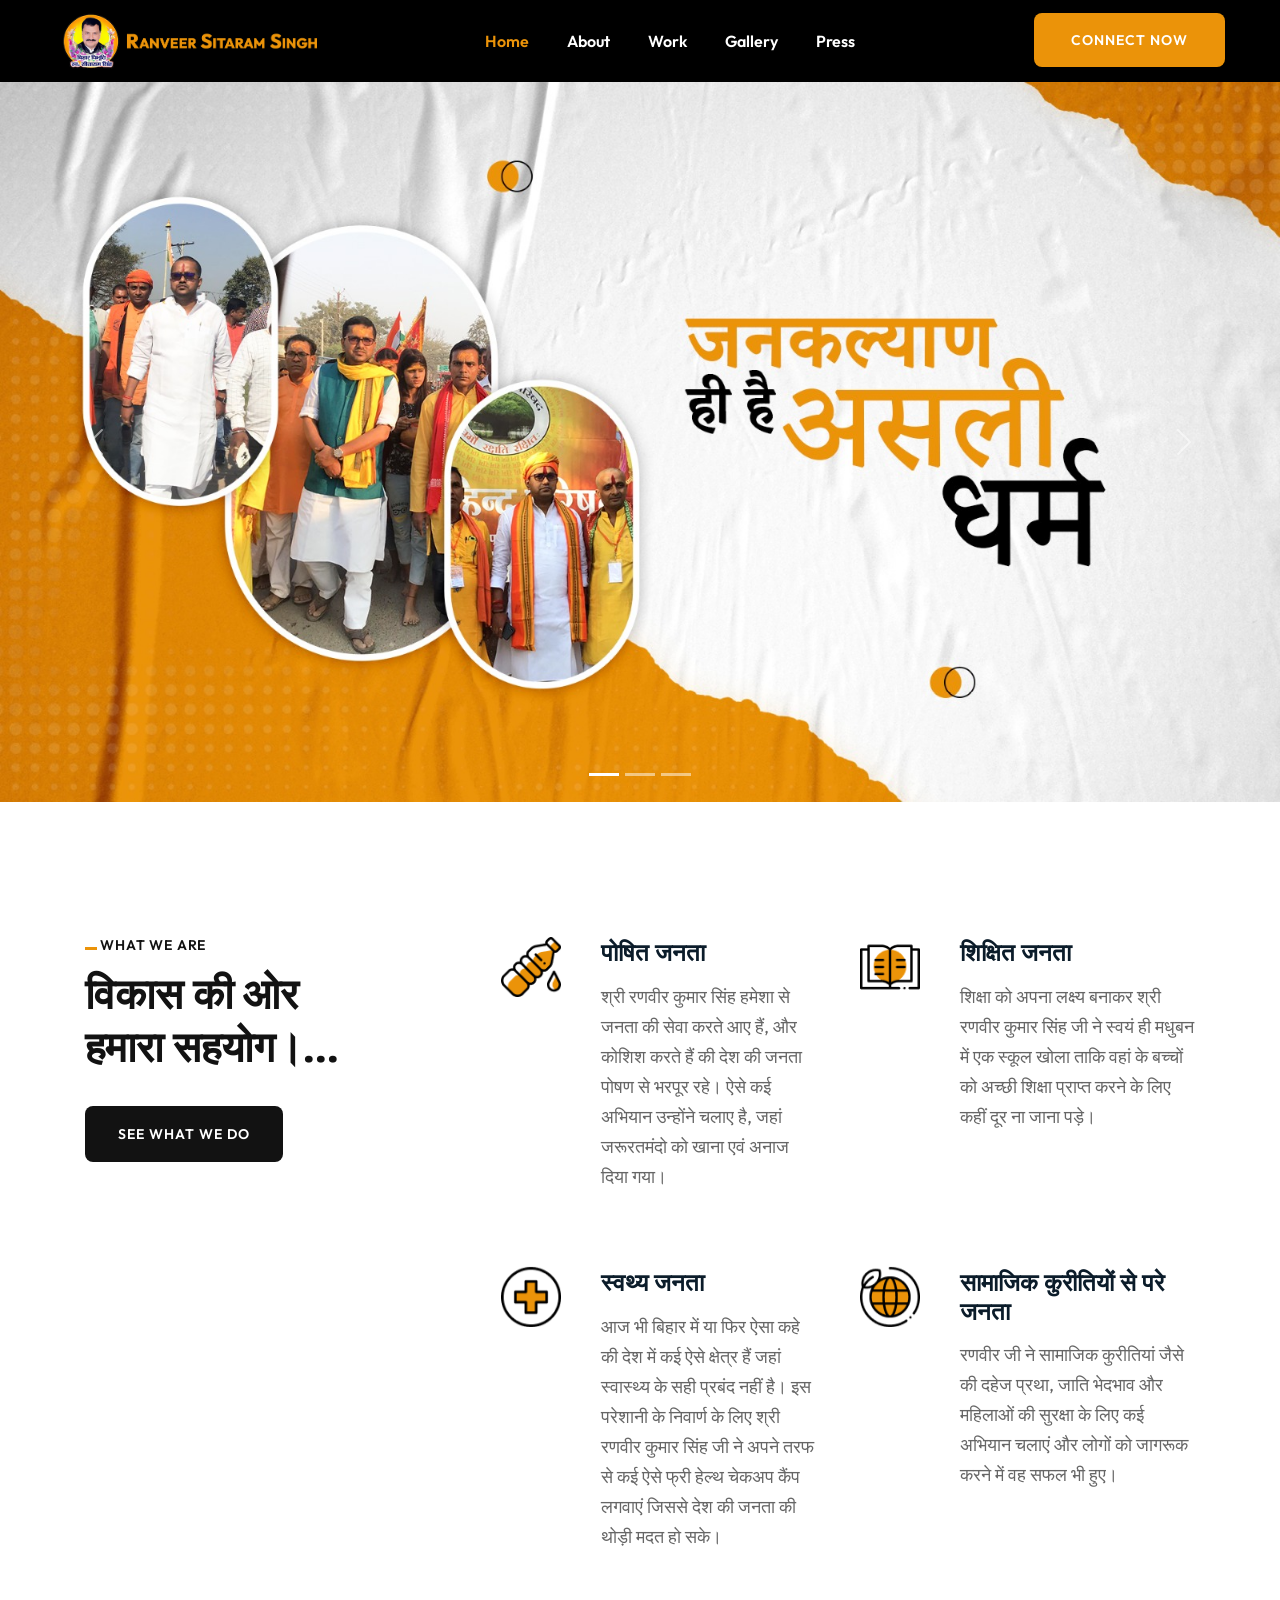
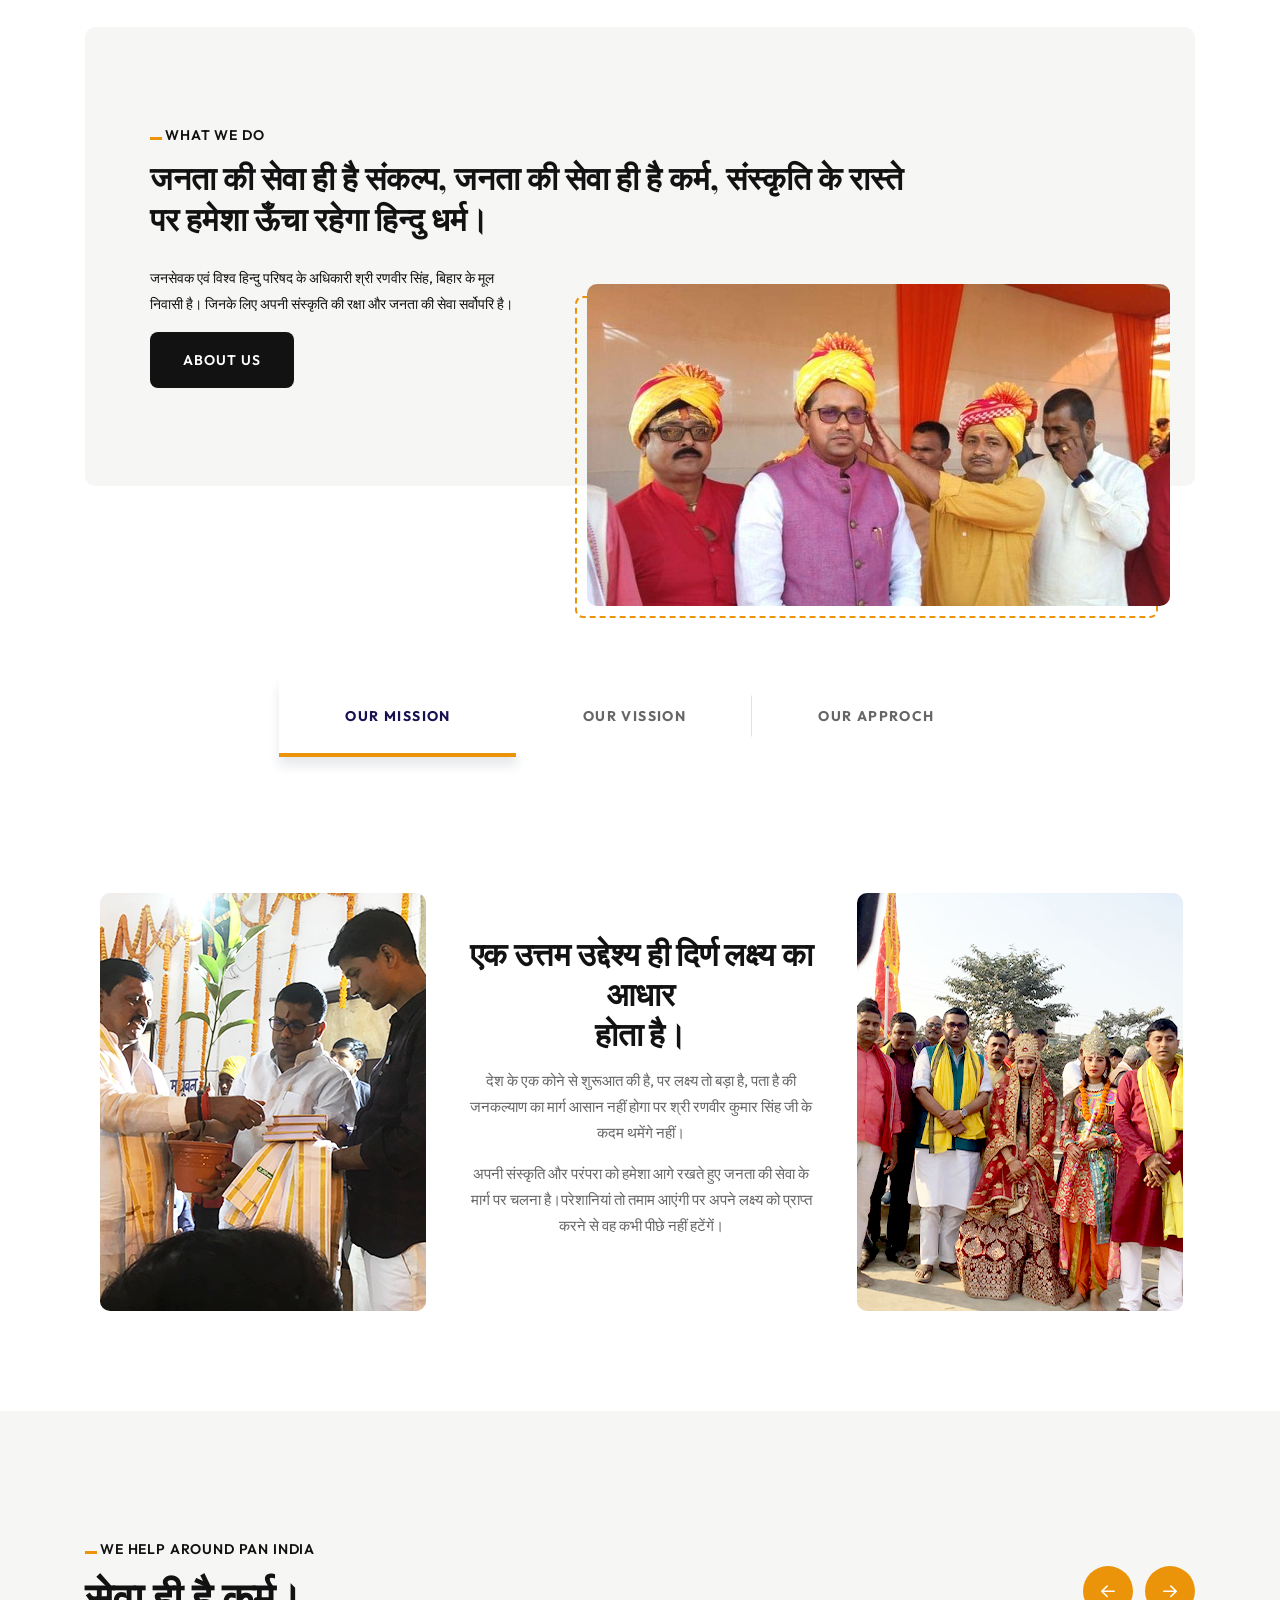
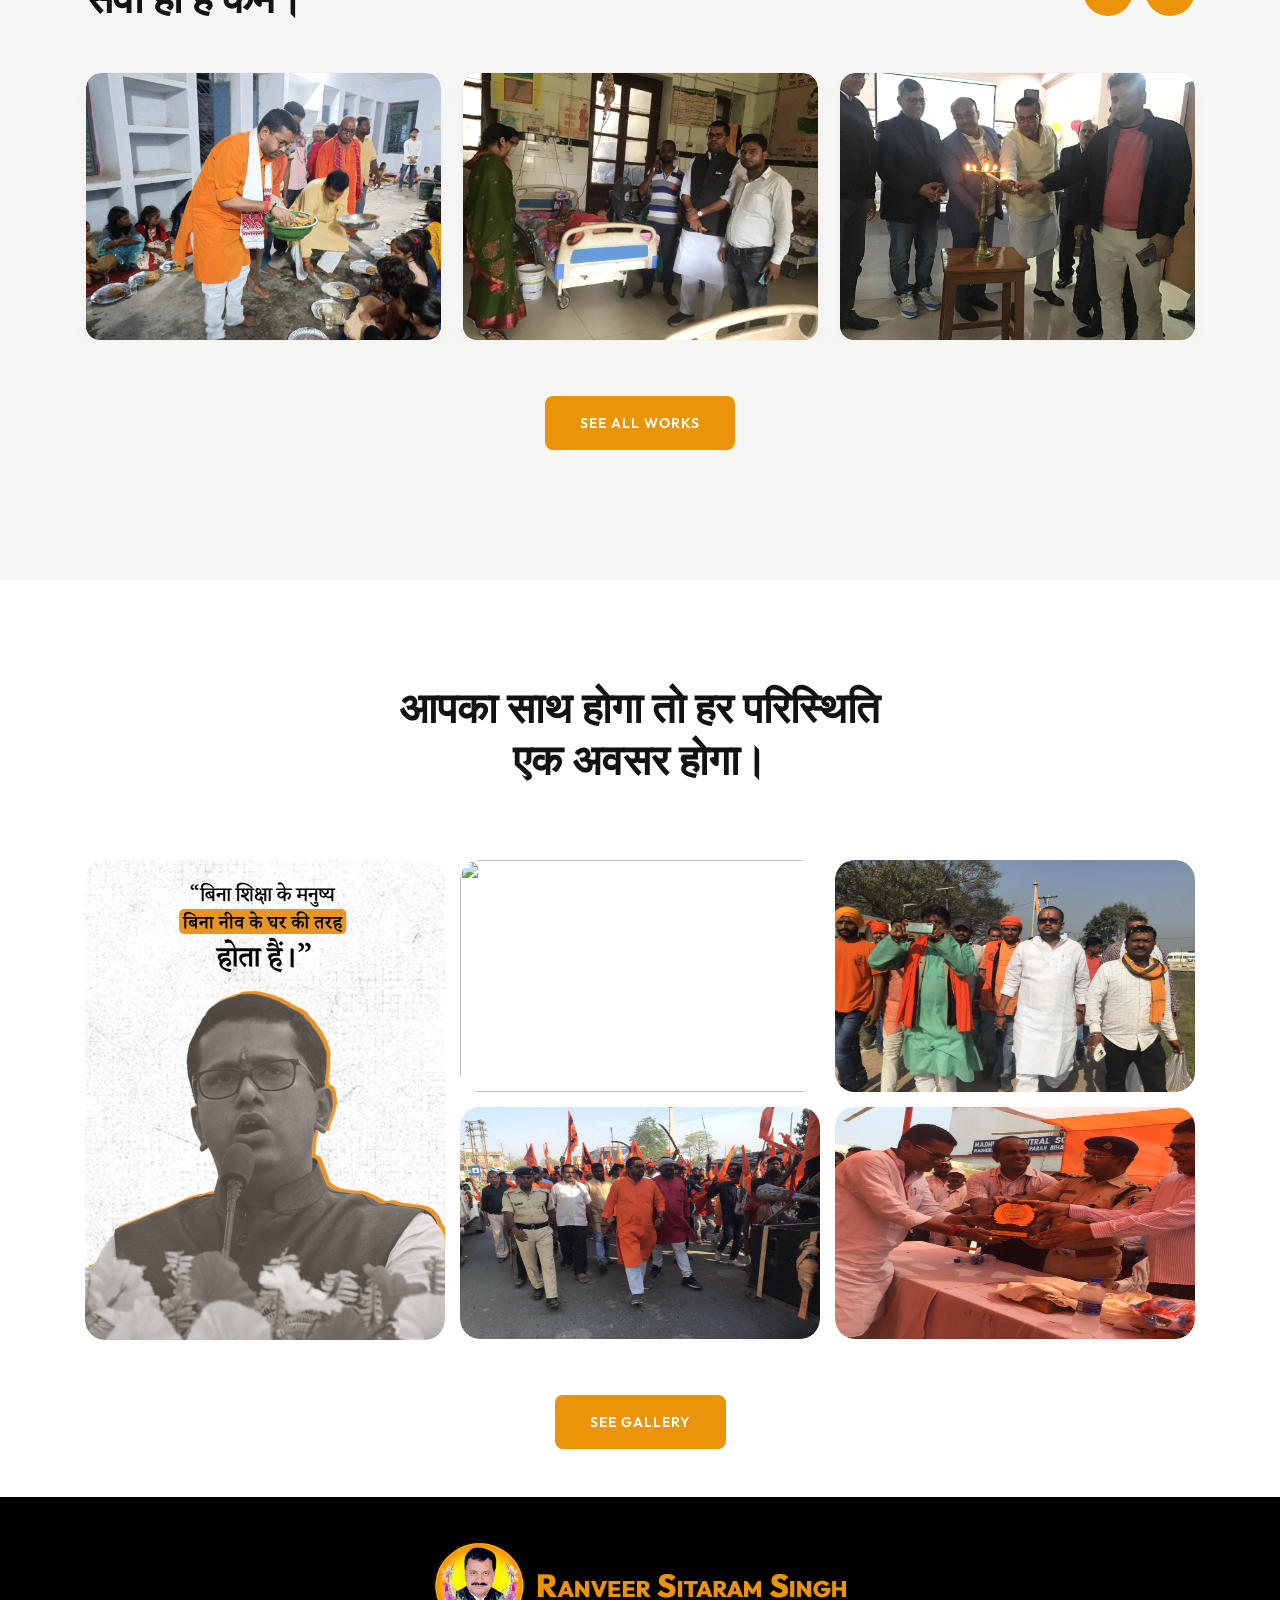
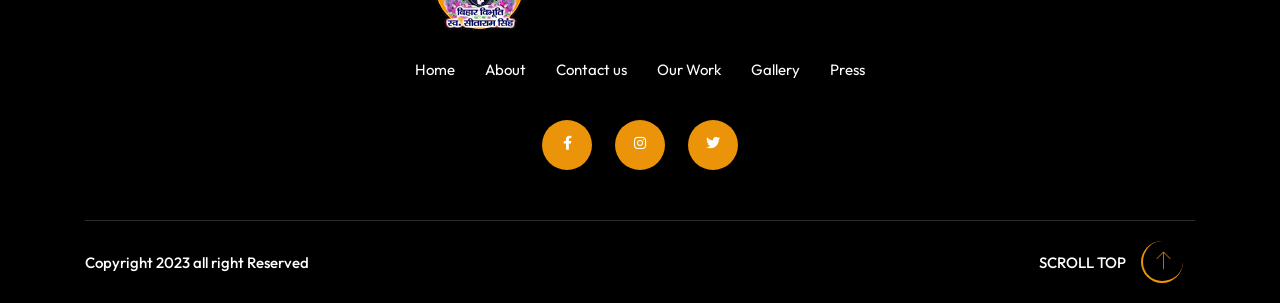
==== commit 477683fc: "images updated" ====
--- a/index.html
+++ b/index.html
@@ -825,7 +825,7 @@
                     <li><a href="about.html">About</a></li>
                     <li><a href="contact-us.html">Contact us</a></li>
                     <li><a href="our-work.html"> Our Work</a></li>
-                    <li><a href="gallery.html">See Gallery</a></li>
+                    <li><a href="gallery.html">Gallery</a></li>
                     <li><a href="press.html">Press</a></li>
                   </ul>
                 </div>
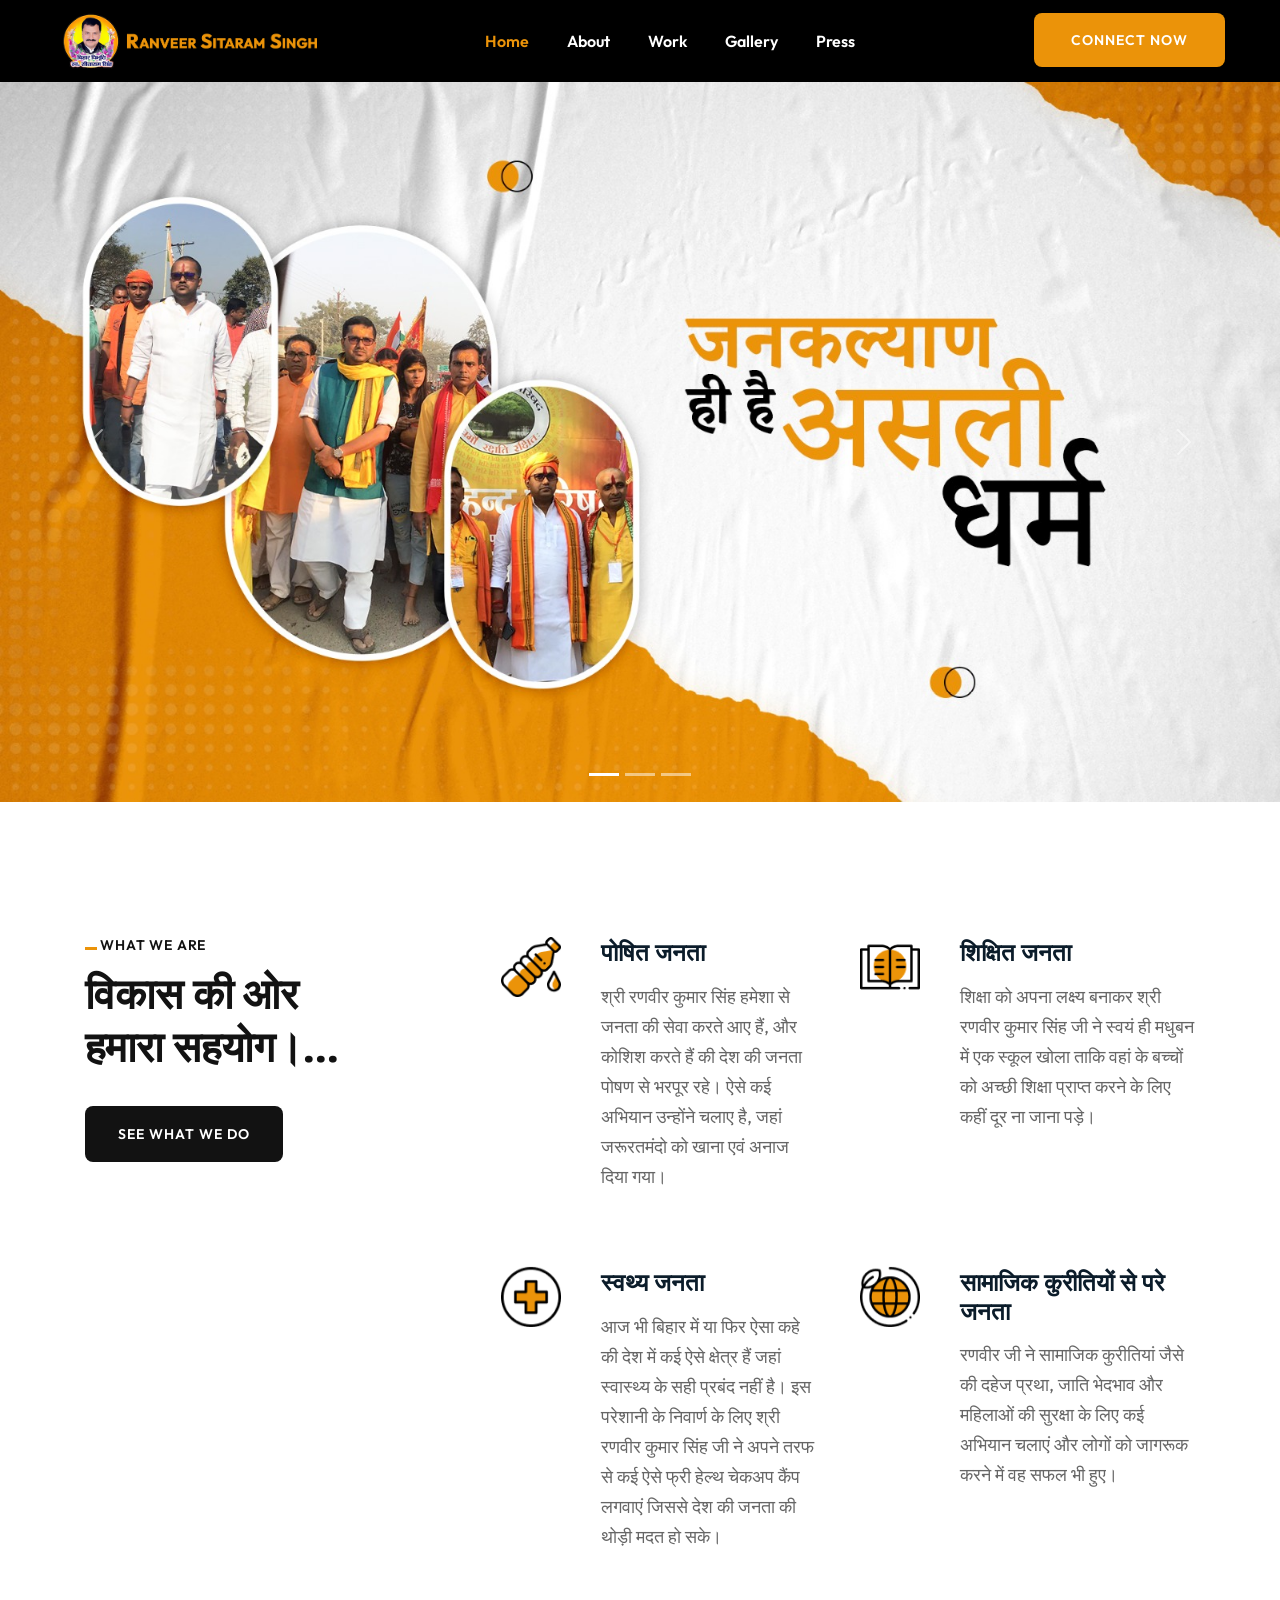
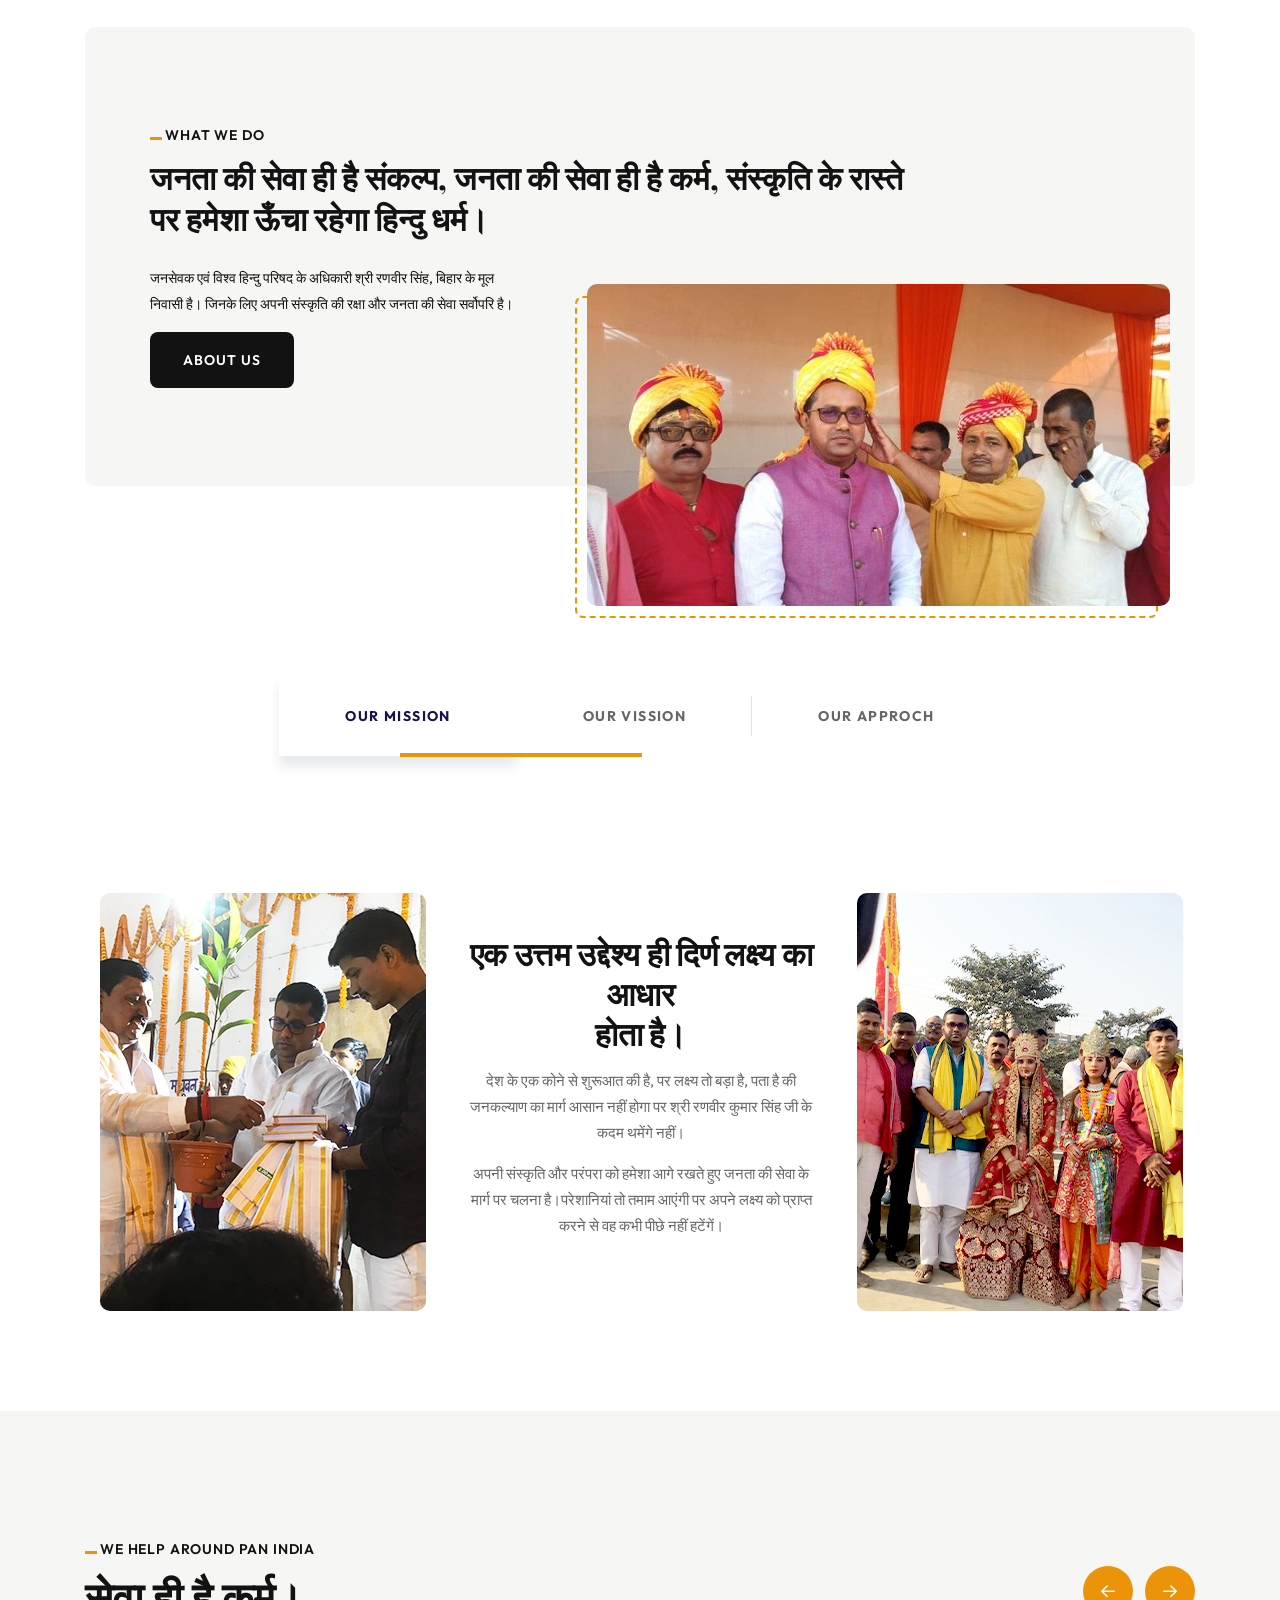
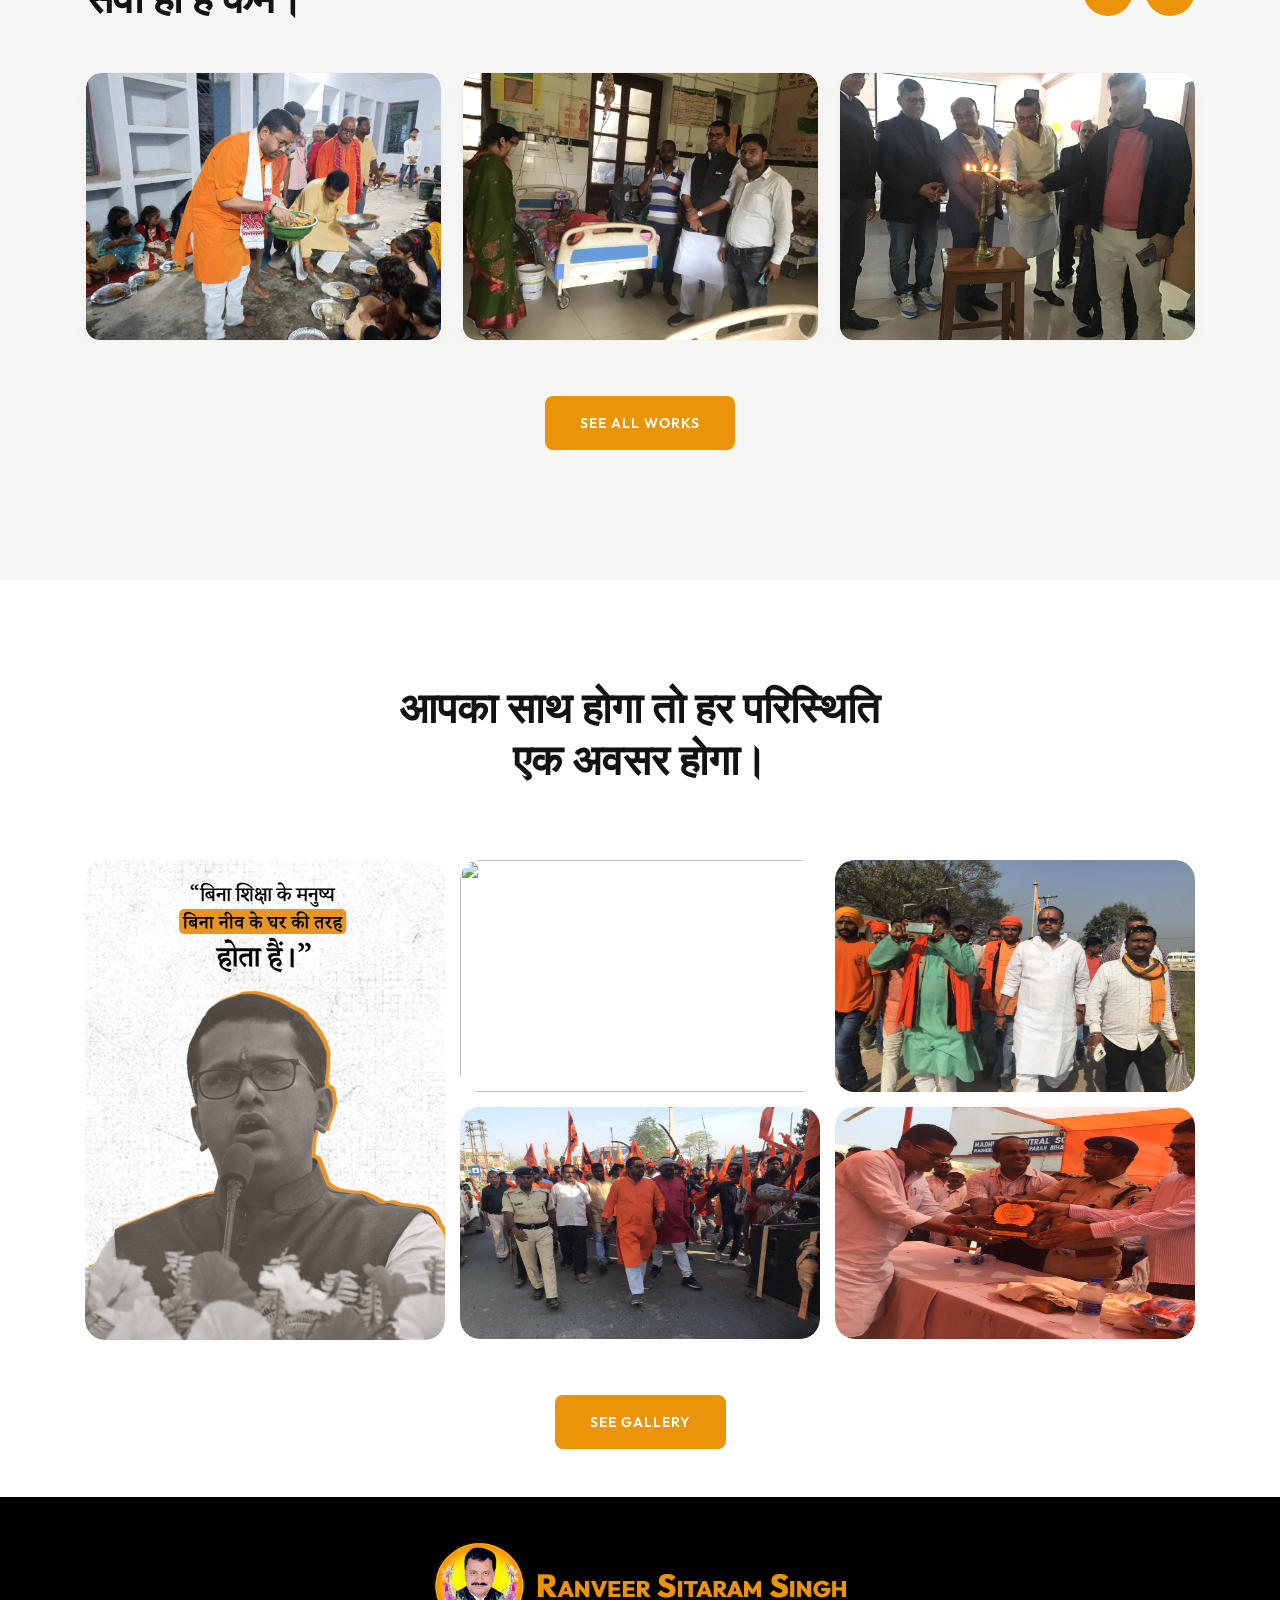
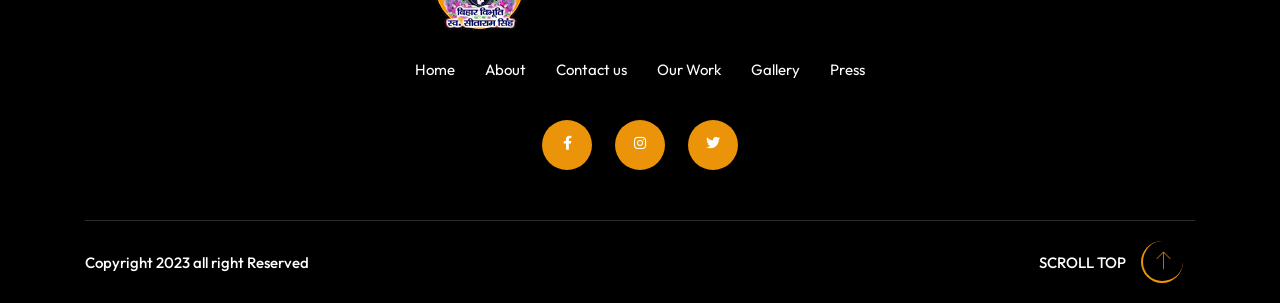
==== commit 8301d63e: "twitter link updated" ====
--- a/index.html
+++ b/index.html
@@ -837,7 +837,9 @@
                   ></a>
 
                   <a href="#"><i class="fa-brands fa-instagram"></i></a>
-                  <a href="#"><i class="fa-brands fa-twitter"></i></a>
+                  <a href="https://twitter.com/RKS1Singh" target="_blank"
+                    ><i class="fa-brands fa-twitter"></i
+                  ></a>
                 </div>
               </div>
             </div>
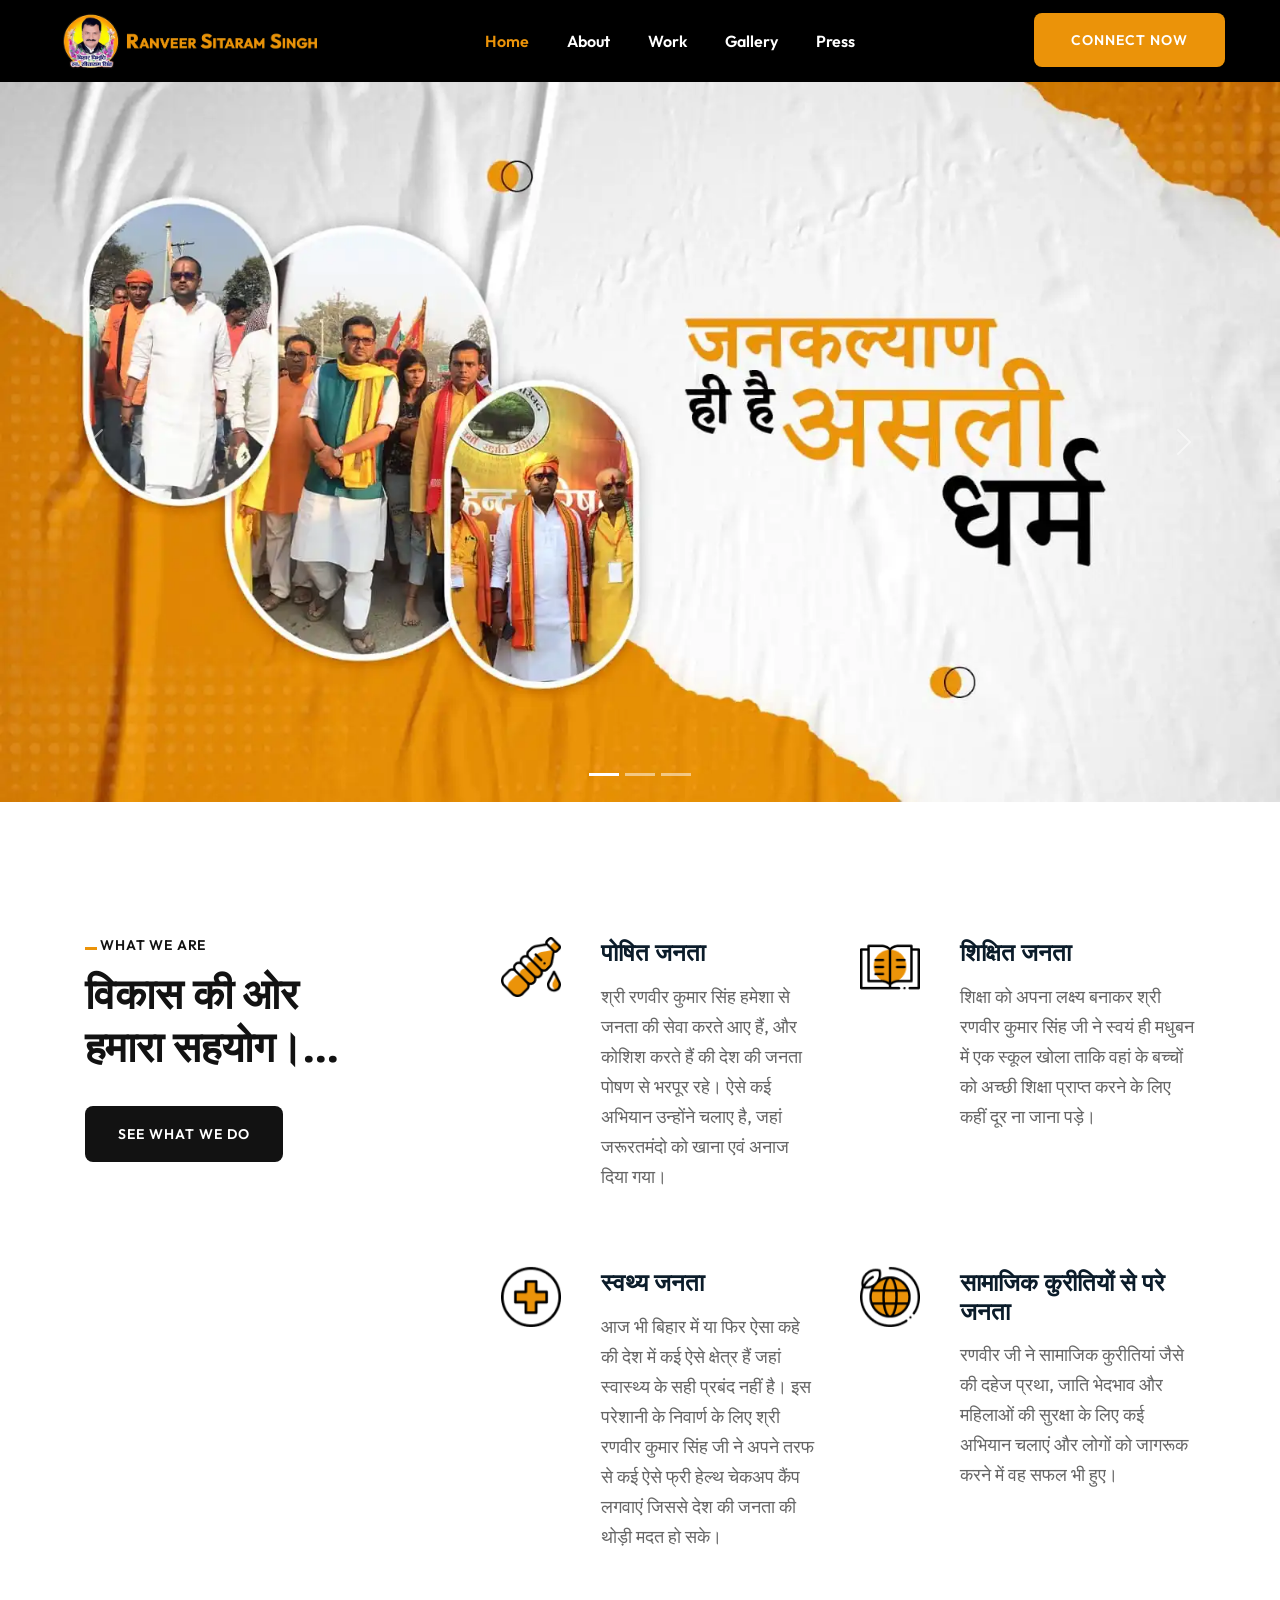
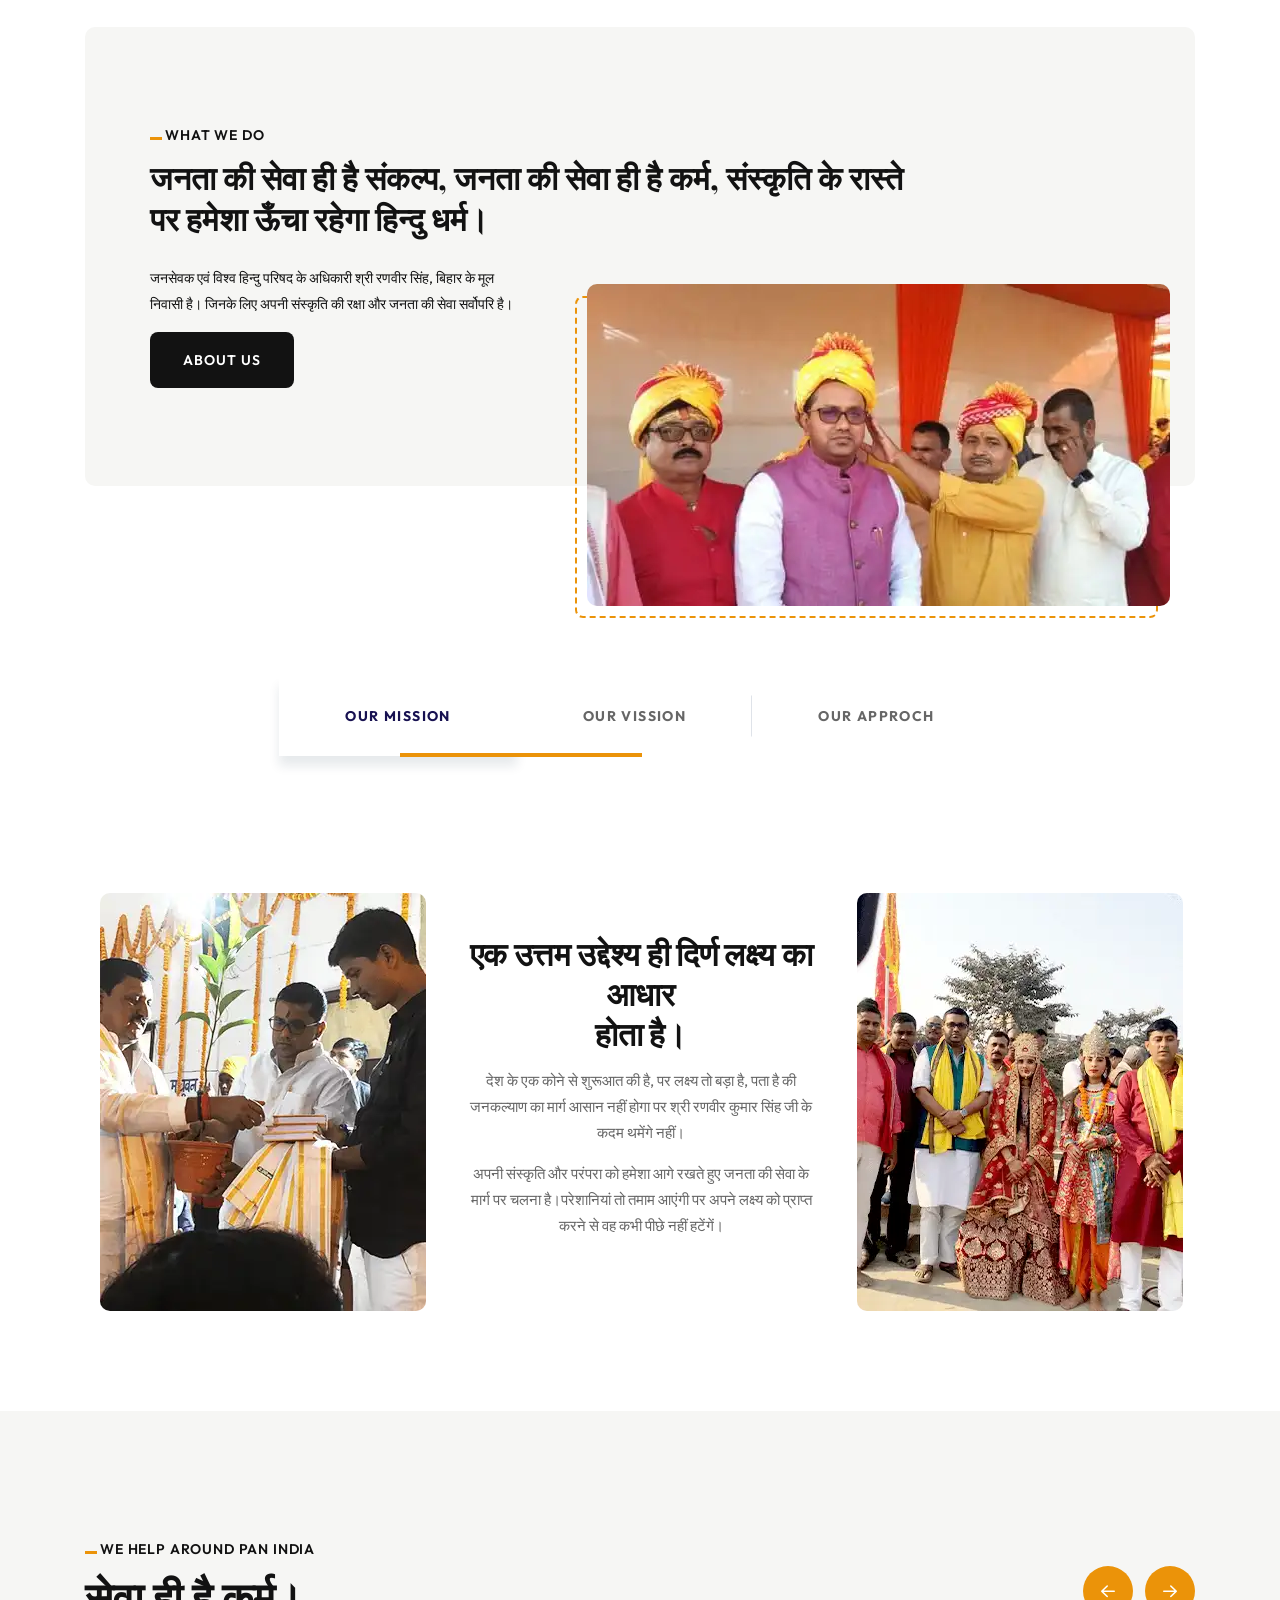
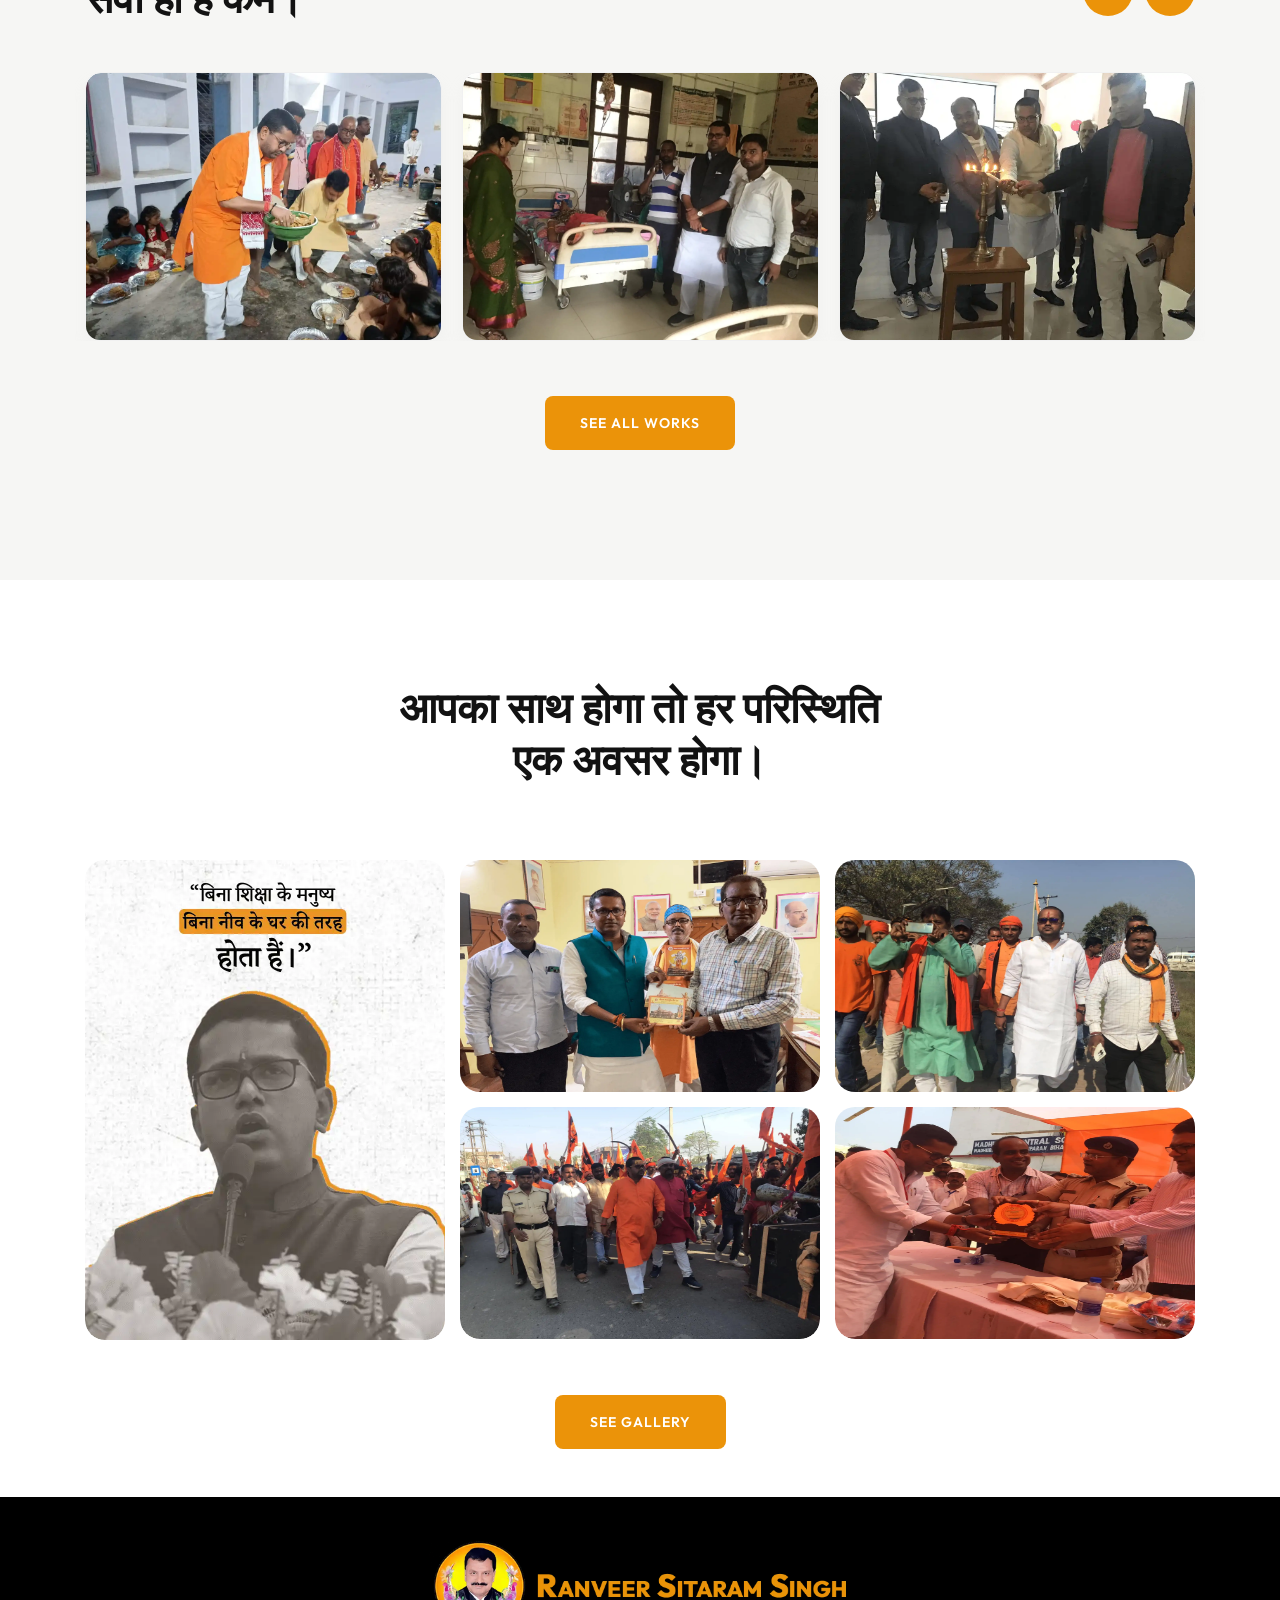
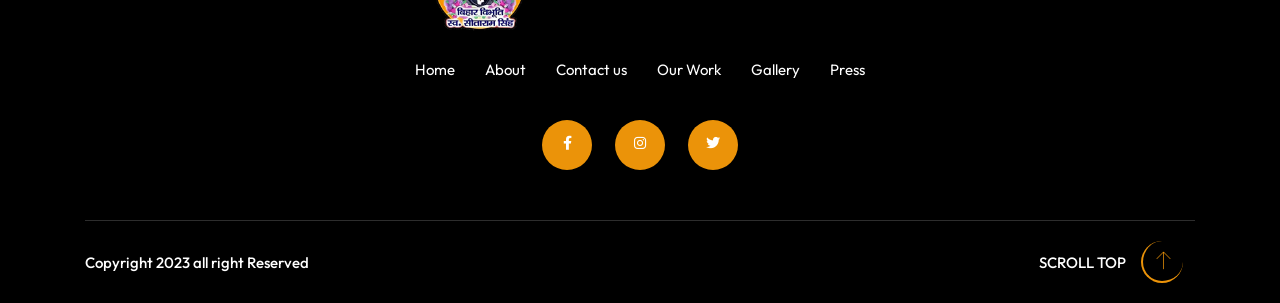
==== commit 1e1ca090: "fnal update" ====
--- a/index.html
+++ b/index.html
@@ -11,7 +11,7 @@
     <link
       rel="shortcut icon"
       type="image/x-icon"
-      href="assets/img/new/homepage/Fevicon.png"
+      href="assets/img/new/homepage/Fevicon.webp"
     />
 
     <!-- CSS here -->
@@ -47,7 +47,7 @@
             <div class="tp-preloader-icon text-center">
               <span class="tp-preloader-animation">
                 <img
-                  src="assets/img/new/LOgo-Png.png"
+                  src="assets/img/new/LOgo-Png.webp"
                   style="width: 100%"
                   alt=""
                 />
@@ -84,7 +84,7 @@
                   <img
                     class="header-logo"
                     alt="logo"
-                    src="assets/img/new/LOgo-Png.png"
+                    src="assets/img/new/LOgo-Png.webp"
                   />
                 </a>
               </div>
@@ -153,7 +153,7 @@
           <a href="#">
             <img
               alt="logo"
-              src="assets/img/new/LOgo-Png.png"
+              src="assets/img/new/LOgo-Png.webp"
               style="width: 100%"
             />
           </a>
@@ -213,21 +213,21 @@
           <div class="carousel-inner">
             <div class="carousel-item active">
               <img
-                src="assets/img/new/homepage/1-1.jpeg"
+                src="assets/img/new/homepage/1-1.webp"
                 class="d-block w-100"
                 alt="..."
               />
             </div>
             <div class="carousel-item">
               <img
-                src="assets/img/new/homepage/1-2.png"
+                src="assets/img/new/homepage/1-2.webp"
                 class="d-block w-100"
                 alt="..."
               />
             </div>
             <div class="carousel-item">
               <img
-                src="assets/img/new/homepage/1-3.png"
+                src="assets/img/new/homepage/1-3.webp"
                 class="d-block w-100"
                 alt="..."
               />
@@ -423,7 +423,7 @@
             <div class="about-img">
               <div class="back-border">
                 <img
-                  src="assets/img/new/52.jpg"
+                  src="assets/img/new/52.webp"
                   style="border-radius: 10px"
                   alt=""
                 />
@@ -507,7 +507,7 @@
                         <div class="col-xl-3 col-lg-3 col-md-6 col-12">
                           <div class="our-mission-img text-center">
                             <img
-                              src="assets/img/new/homepage/Our mission-1.png"
+                              src="assets/img/new/homepage/Our mission-1.webp"
                               alt=""
                             />
                           </div>
@@ -534,7 +534,7 @@
                         <div class="col-xl-3 col-lg-3 col-md-6 col-12">
                           <div class="our-approch-img text-sm-end">
                             <img
-                              src="assets/img/new/homepage/Our mission-2.png"
+                              src="assets/img/new/homepage/Our mission-2.webp"
                               alt=""
                             />
                           </div>
@@ -553,7 +553,7 @@
                         <div class="col-xl-3 col-lg-3 col-md-6 col-12">
                           <div class="our-mission-img text-center">
                             <img
-                              src="assets/img/new/homepage/Our Vision-1.png"
+                              src="assets/img/new/homepage/Our Vision-1.webp"
                               alt=""
                             />
                           </div>
@@ -582,7 +582,7 @@
                         <div class="col-xl-3 col-lg-3 col-md-6 col-12">
                           <div class="our-approch-img text-sm-end">
                             <img
-                              src="assets/img/new/homepage/Our Vision-2.png"
+                              src="assets/img/new/homepage/Our Vision-2.webp"
                               alt=""
                             />
                           </div>
@@ -601,7 +601,7 @@
                         <div class="col-xl-3 col-lg-3 col-md-6 col-12">
                           <div class="our-mission-img text-center">
                             <img
-                              src="assets/img/new/homepage/Our Approach-1.png"
+                              src="assets/img/new/homepage/Our Approach-1.webp"
                               alt=""
                             />
                           </div>
@@ -626,7 +626,7 @@
                         <div class="col-xl-3 col-lg-3 col-md-6 col-12">
                           <div class="our-approch-img text-sm-end">
                             <img
-                              src="assets/img/new/homepage/Our Approach-2.png"
+                              src="assets/img/new/homepage/Our Approach-2.webp"
                               alt=""
                             />
                           </div>
@@ -665,7 +665,7 @@
               <div class="tpcard__wrapper tpcard__wrappr-2 white-bg">
                 <div class="tpcard__img grayscale">
                   <a href="#"
-                    ><img src="assets/img/new/workpage/1.jpg" alt=""
+                    ><img src="assets/img/new/workpage/1.webp" alt=""
                   /></a>
                 </div>
               </div>
@@ -674,7 +674,7 @@
               <div class="tpcard__wrapper tpcard__wrappr-2 white-bg">
                 <div class="tpcard__img grayscale">
                   <a href="#"
-                    ><img src="assets/img/new/workpage/2.jpg" alt=""
+                    ><img src="assets/img/new/workpage/2.webp" alt=""
                   /></a>
                 </div>
                 <!-- <div class="tpcard__content">
@@ -691,7 +691,7 @@
               <div class="tpcard__wrapper tpcard__wrappr-2 white-bg">
                 <div class="tpcard__img grayscale">
                   <a href="#"
-                    ><img src="assets/img/new/workpage/3.png" alt=""
+                    ><img src="assets/img/new/workpage/3.webp" alt=""
                   /></a>
                 </div>
               </div>
@@ -700,7 +700,7 @@
               <div class="tpcard__wrapper tpcard__wrappr-2 white-bg">
                 <div class="tpcard__img grayscale">
                   <a href="#"
-                    ><img src="assets/img/new/workpage/4.png" alt=""
+                    ><img src="assets/img/new/workpage/4.webp" alt=""
                   /></a>
                 </div>
               </div>
@@ -709,7 +709,7 @@
               <div class="tpcard__wrapper tpcard__wrappr-2 white-bg">
                 <div class="tpcard__img grayscale">
                   <a href="#"
-                    ><img src="assets/img/new/workpage/5.png" alt=""
+                    ><img src="assets/img/new/workpage/5.webp" alt=""
                   /></a>
                 </div>
               </div>
@@ -755,19 +755,19 @@
           <div class="row tp-gx-15">
             <div class="col-lg-4">
               <div class="portfolio-details-thumb">
-                <img src="assets/img/new/gallery/15.png" alt="" />
+                <img src="assets/img/new/gallery/15.webp" alt="" />
               </div>
             </div>
             <div class="col-lg-4">
               <div class="portfolio-details-thumb">
                 <img
-                  src="assets/img/new/gallery/1.png"
+                  src="assets/img/new/gallery/1.webp"
                   alt=""
                   width="370"
                   height="232"
                 />
                 <img
-                  src="assets/img/new/55.jpg"
+                  src="assets/img/new/55.webp"
                   alt=""
                   width="370"
                   height="232"
@@ -777,13 +777,13 @@
             <div class="col-lg-4">
               <div class="portfolio-details-thumb">
                 <img
-                  src="assets/img/new/56.jpg"
+                  src="assets/img/new/56.webp"
                   alt=""
                   width="370"
                   height="232"
                 />
                 <img
-                  src="assets/img/new/62.jpg"
+                  src="assets/img/new/62.webp"
                   alt=""
                   width="370"
                   height="232"
@@ -814,7 +814,7 @@
                     <a href="index.html"
                       ><img
                         alt="logo"
-                        src="assets/img/new/LOgo-Png.png"
+                        src="assets/img/new/LOgo-Png.webp"
                         class="footer-logo"
                     /></a>
                   </div>
--- a/assets/css/main.css
+++ b/assets/css/main.css
@@ -597,7 +597,7 @@
 .imagecontainer img {
   border-radius: 20px;
 }
-@media (min-width: 1024px) {
+@media only screen and (min-width: 769px) and (max-width: 1024px) {
   .imagecontainer {
     padding-top: 80px;
   }
@@ -8803,3 +8803,19 @@
     padding: 5px;
   }
 }
+.reverse-row {
+  display: -webkit-box;
+  display: -ms-flexbox;
+  display: flex;
+}
+.column {
+  flex: 1;
+}
+@media (max-width: 768px) {
+  .reverse-row {
+    -webkit-box-orient: vertical;
+    -webkit-box-direction: reverse;
+    -ms-flex-direction: column-reverse;
+    flex-direction: column-reverse;
+  }
+}
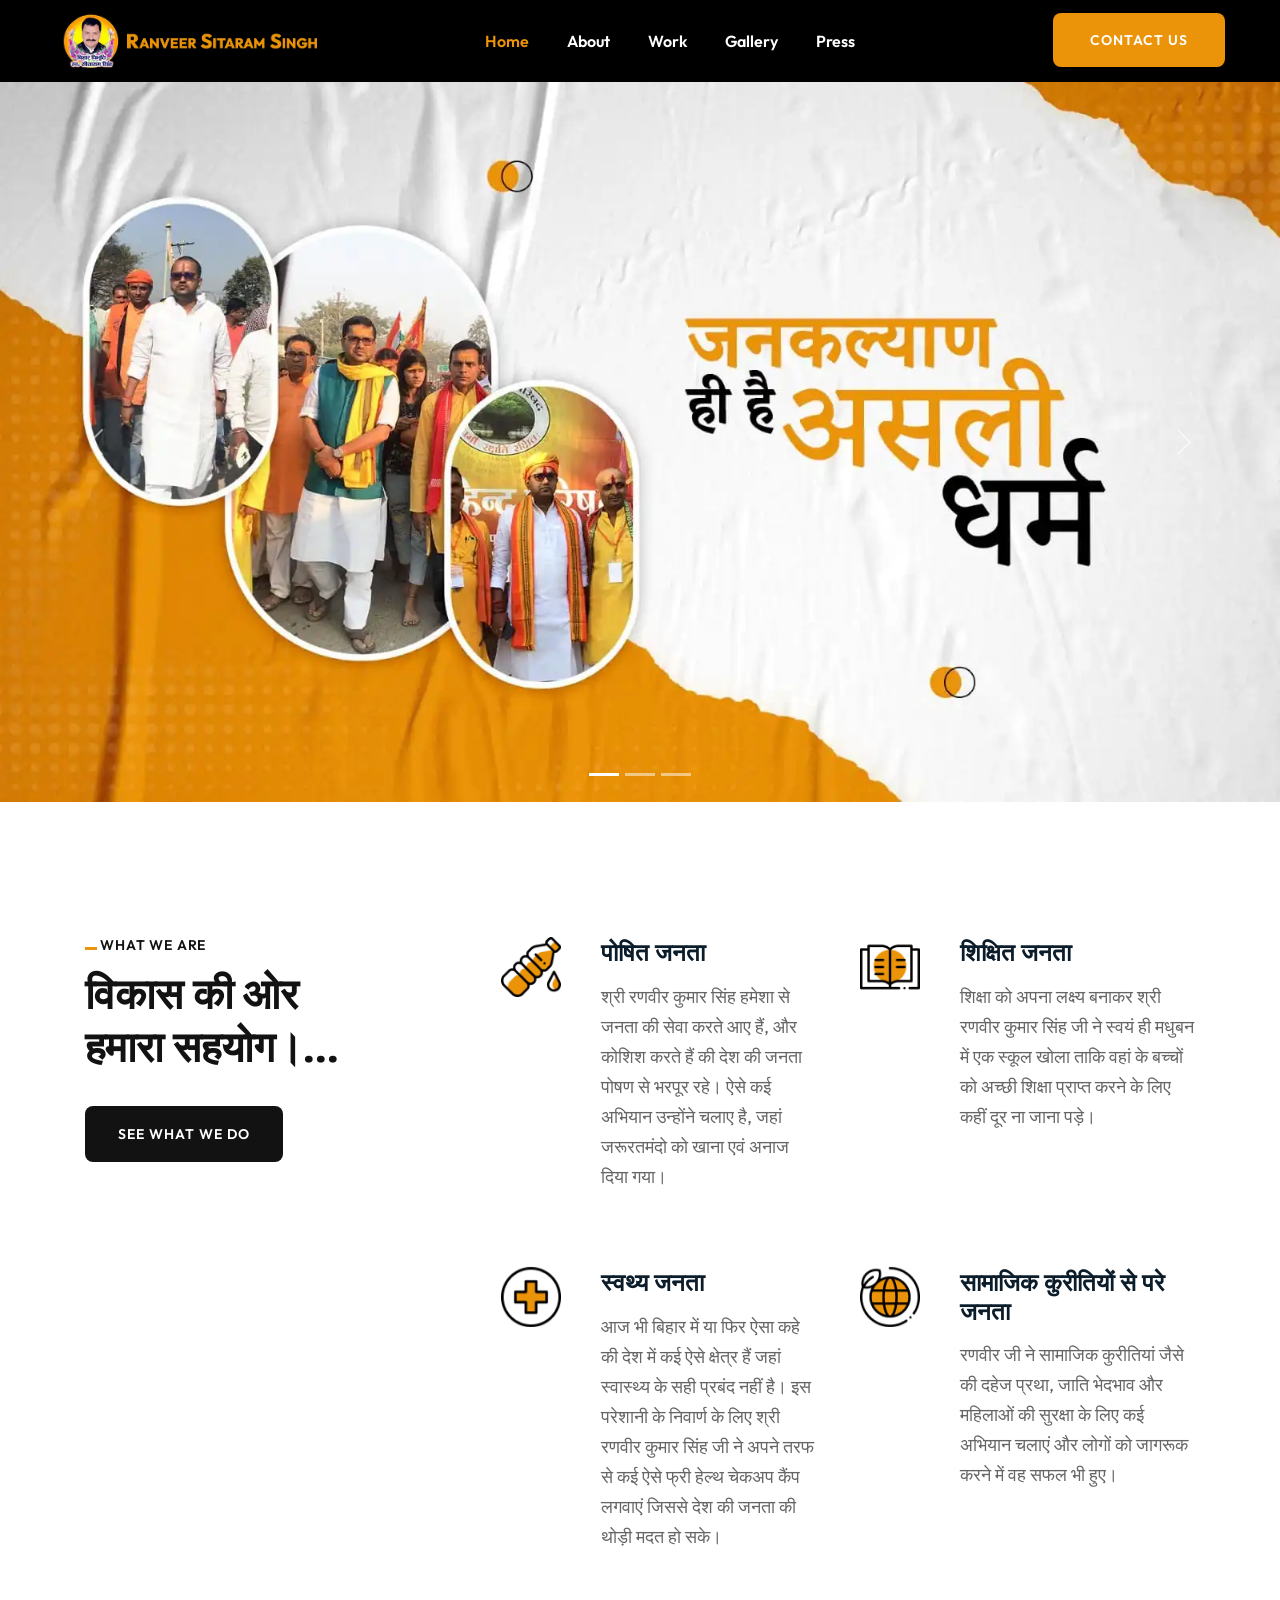
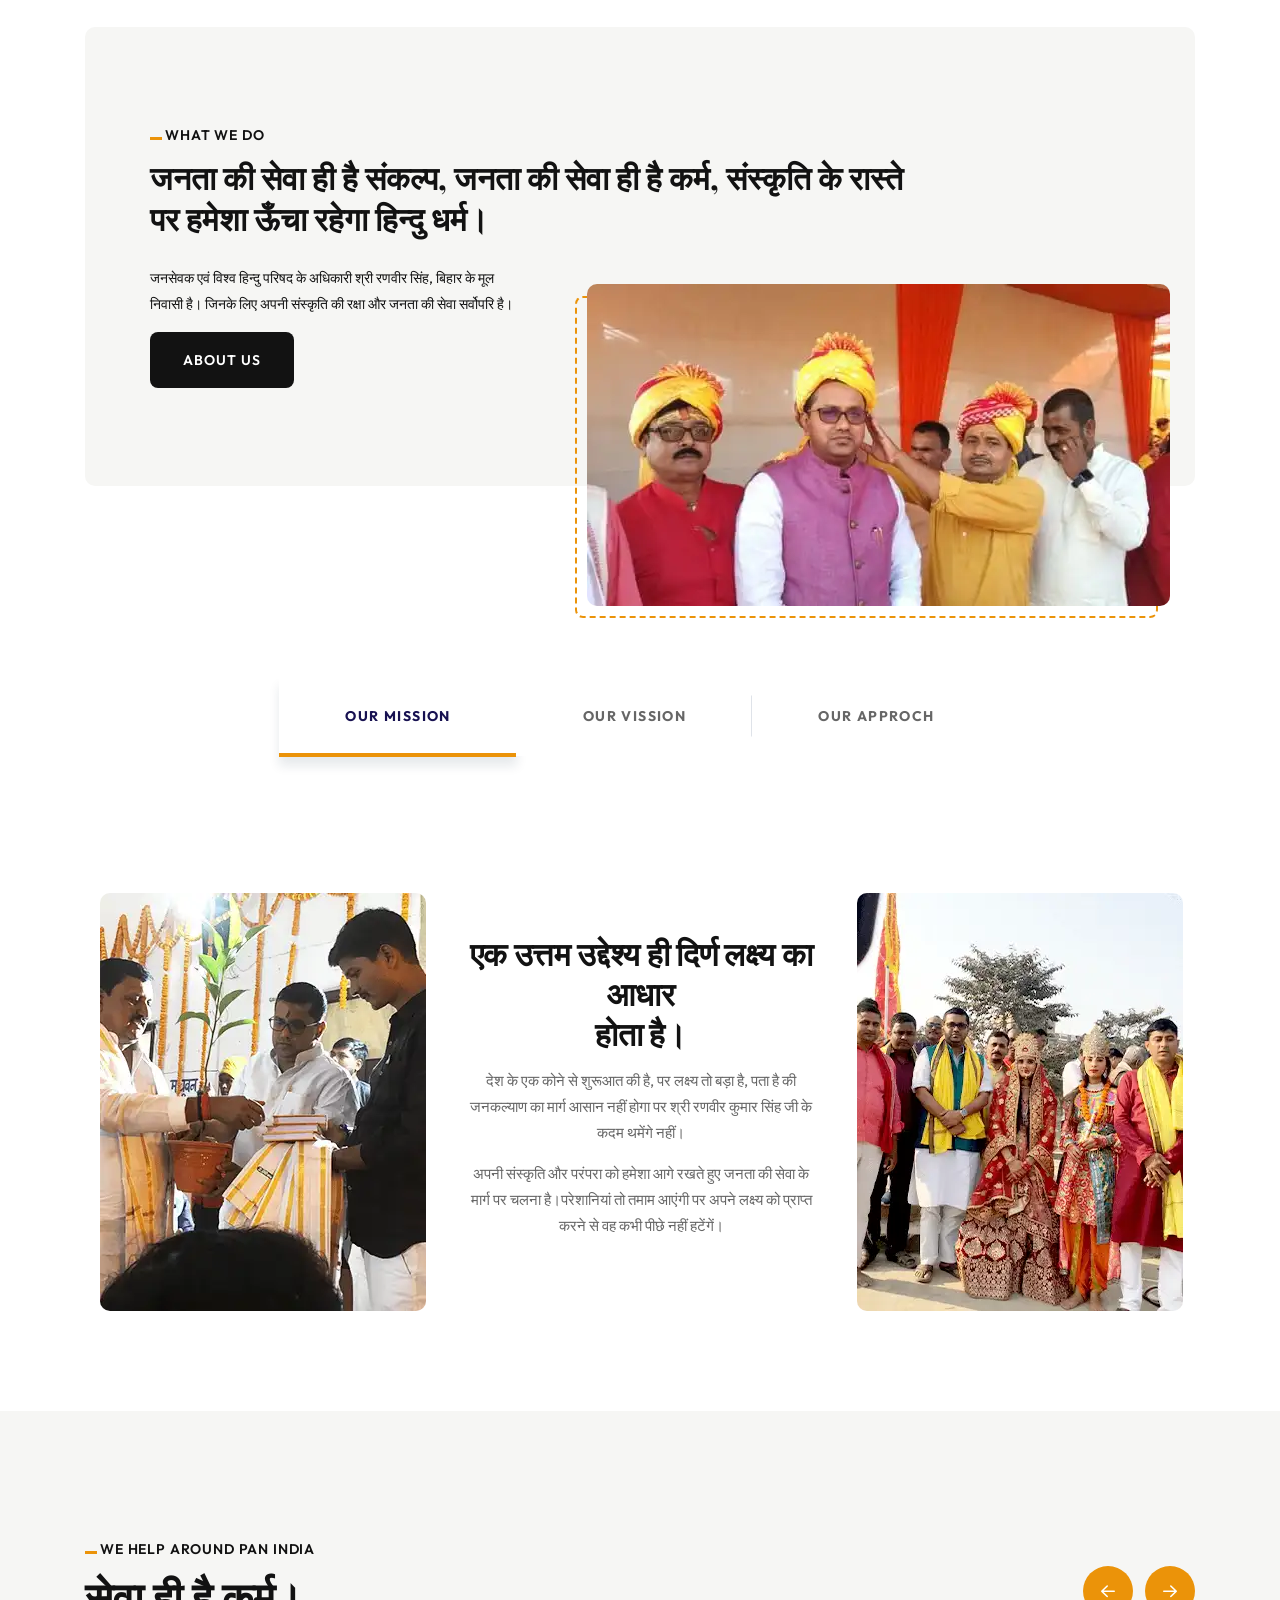
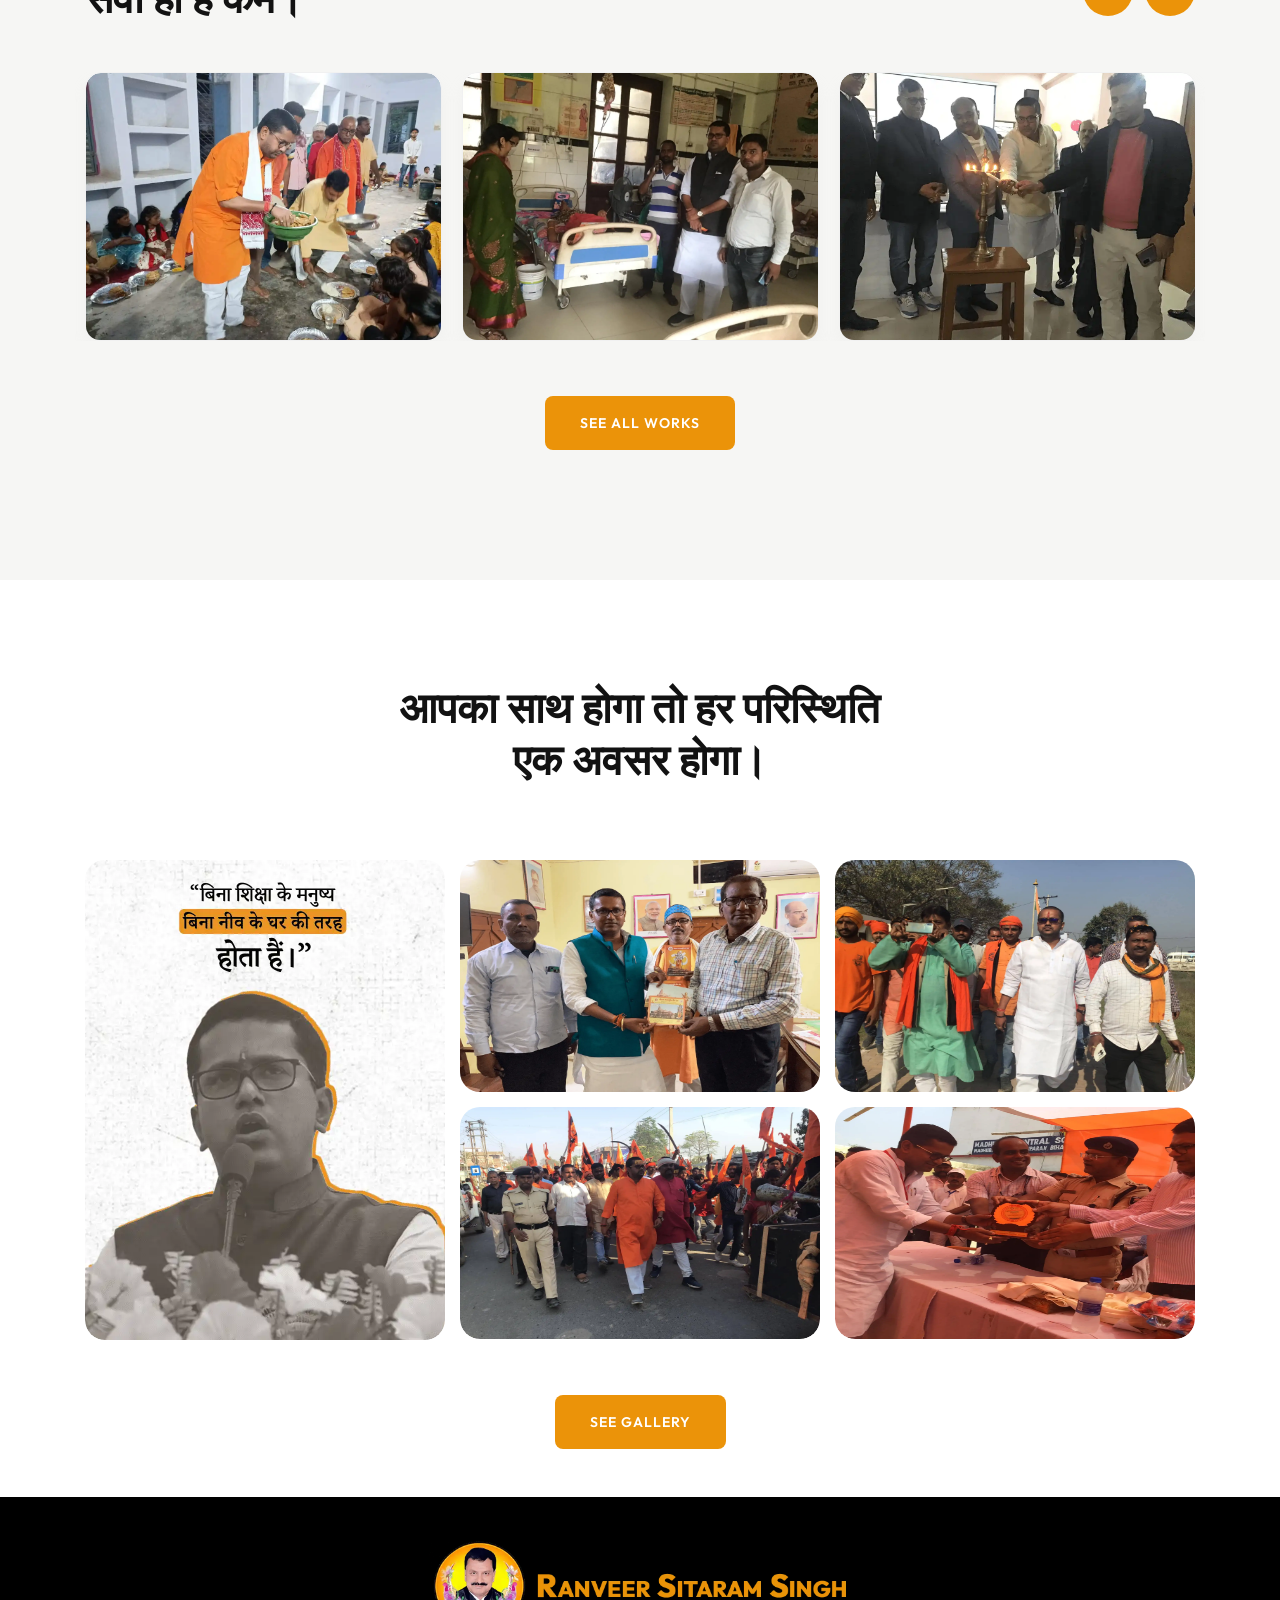
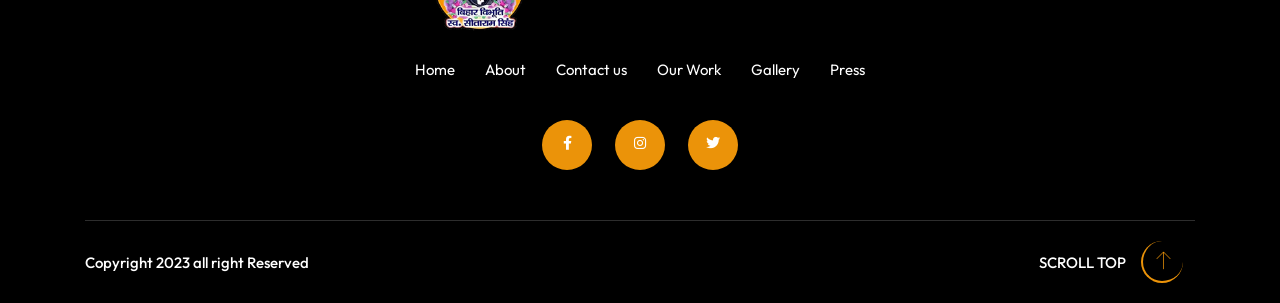
==== commit 6c039bb2: "button changed" ====
--- a/index.html
+++ b/index.html
@@ -128,7 +128,7 @@
               >
                 <div class="header-btn">
                   <a class="tp-btn tp-btn-shine-effect" href="contact-us.html"
-                    ><span>Connect now</span></a
+                    ><span>Contact Us</span></a
                   >
                 </div>
               </div>
@@ -164,7 +164,7 @@
         <div class="tp-mobile-menu-pos"></div>
         <div class="tp-side-content">
           <div class="tp-side-content__inner-btn mb-100">
-            <a href="#" class="tp-btn">Connect now</a>
+            <a href="#" class="tp-btn">Contact Us</a>
           </div>
           <div class="tp-contact-info d-flex flex-column">
             <a href="tel:088245684379"
